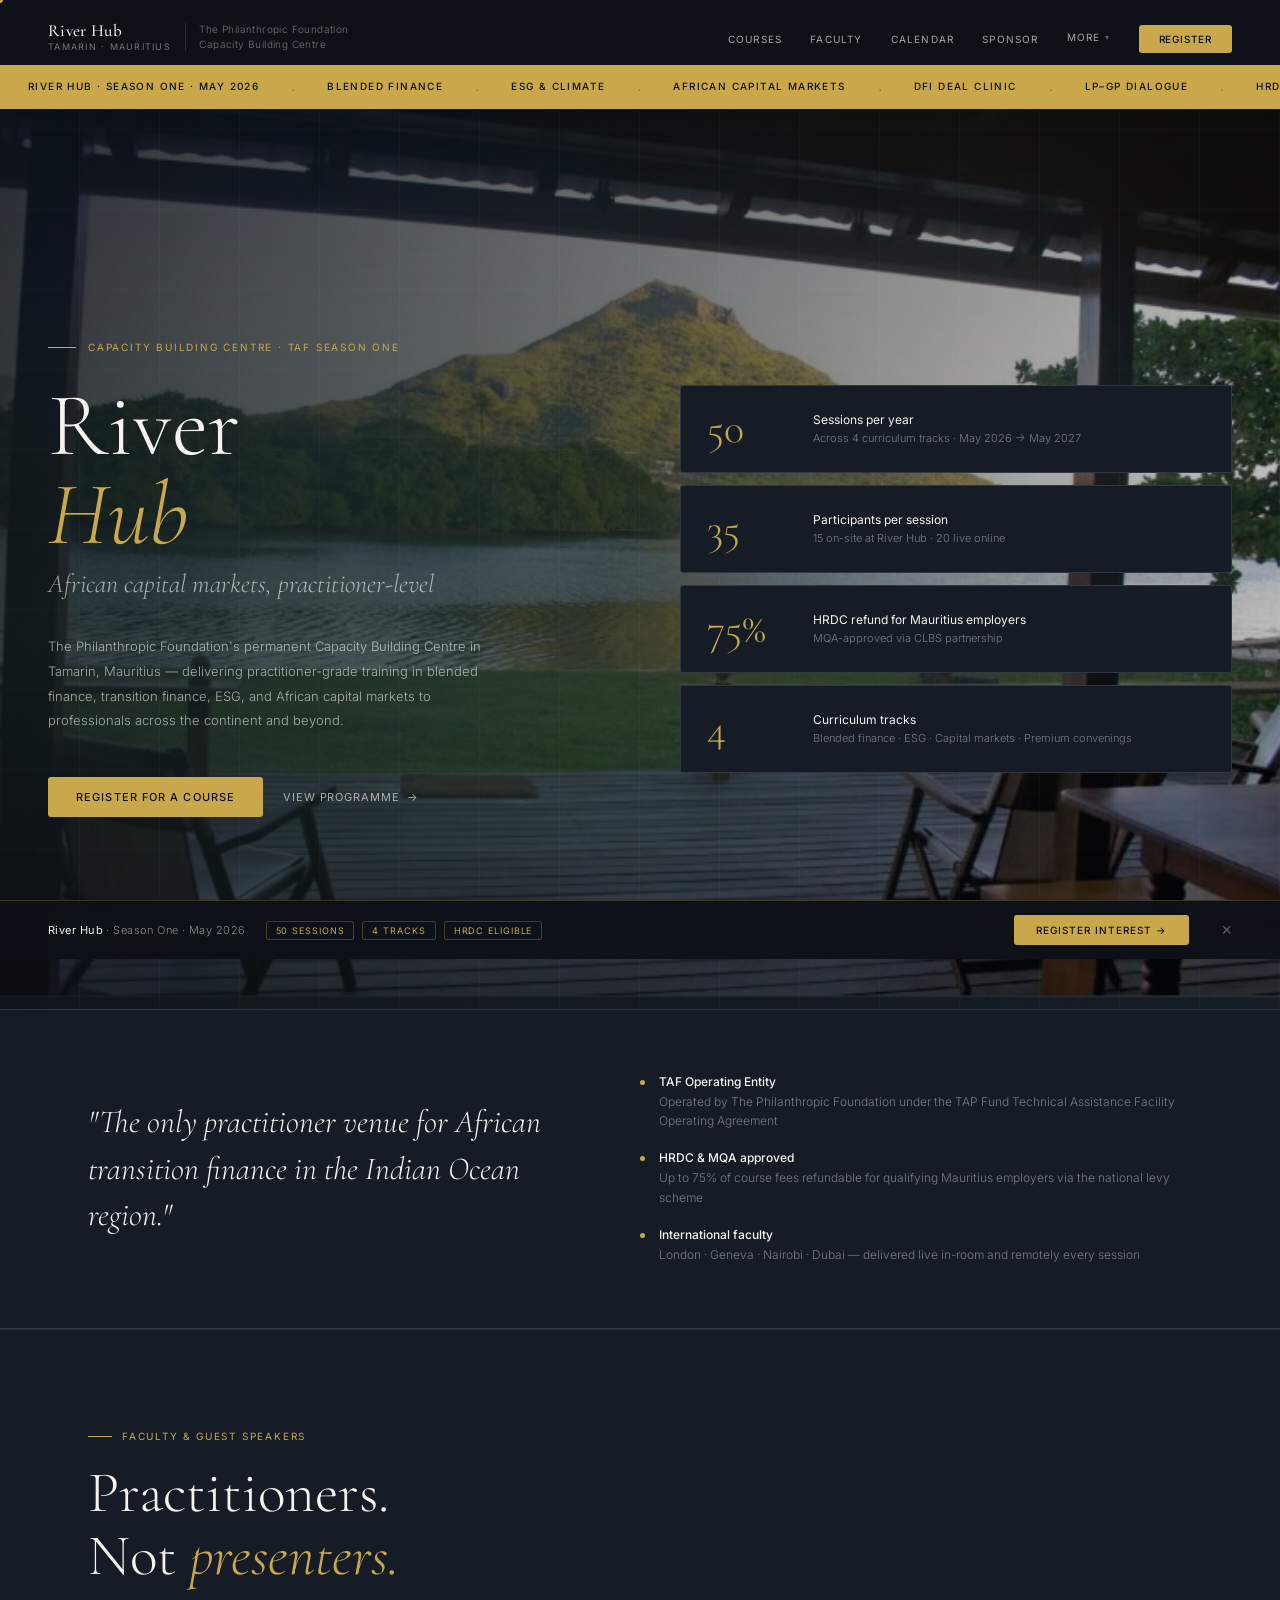
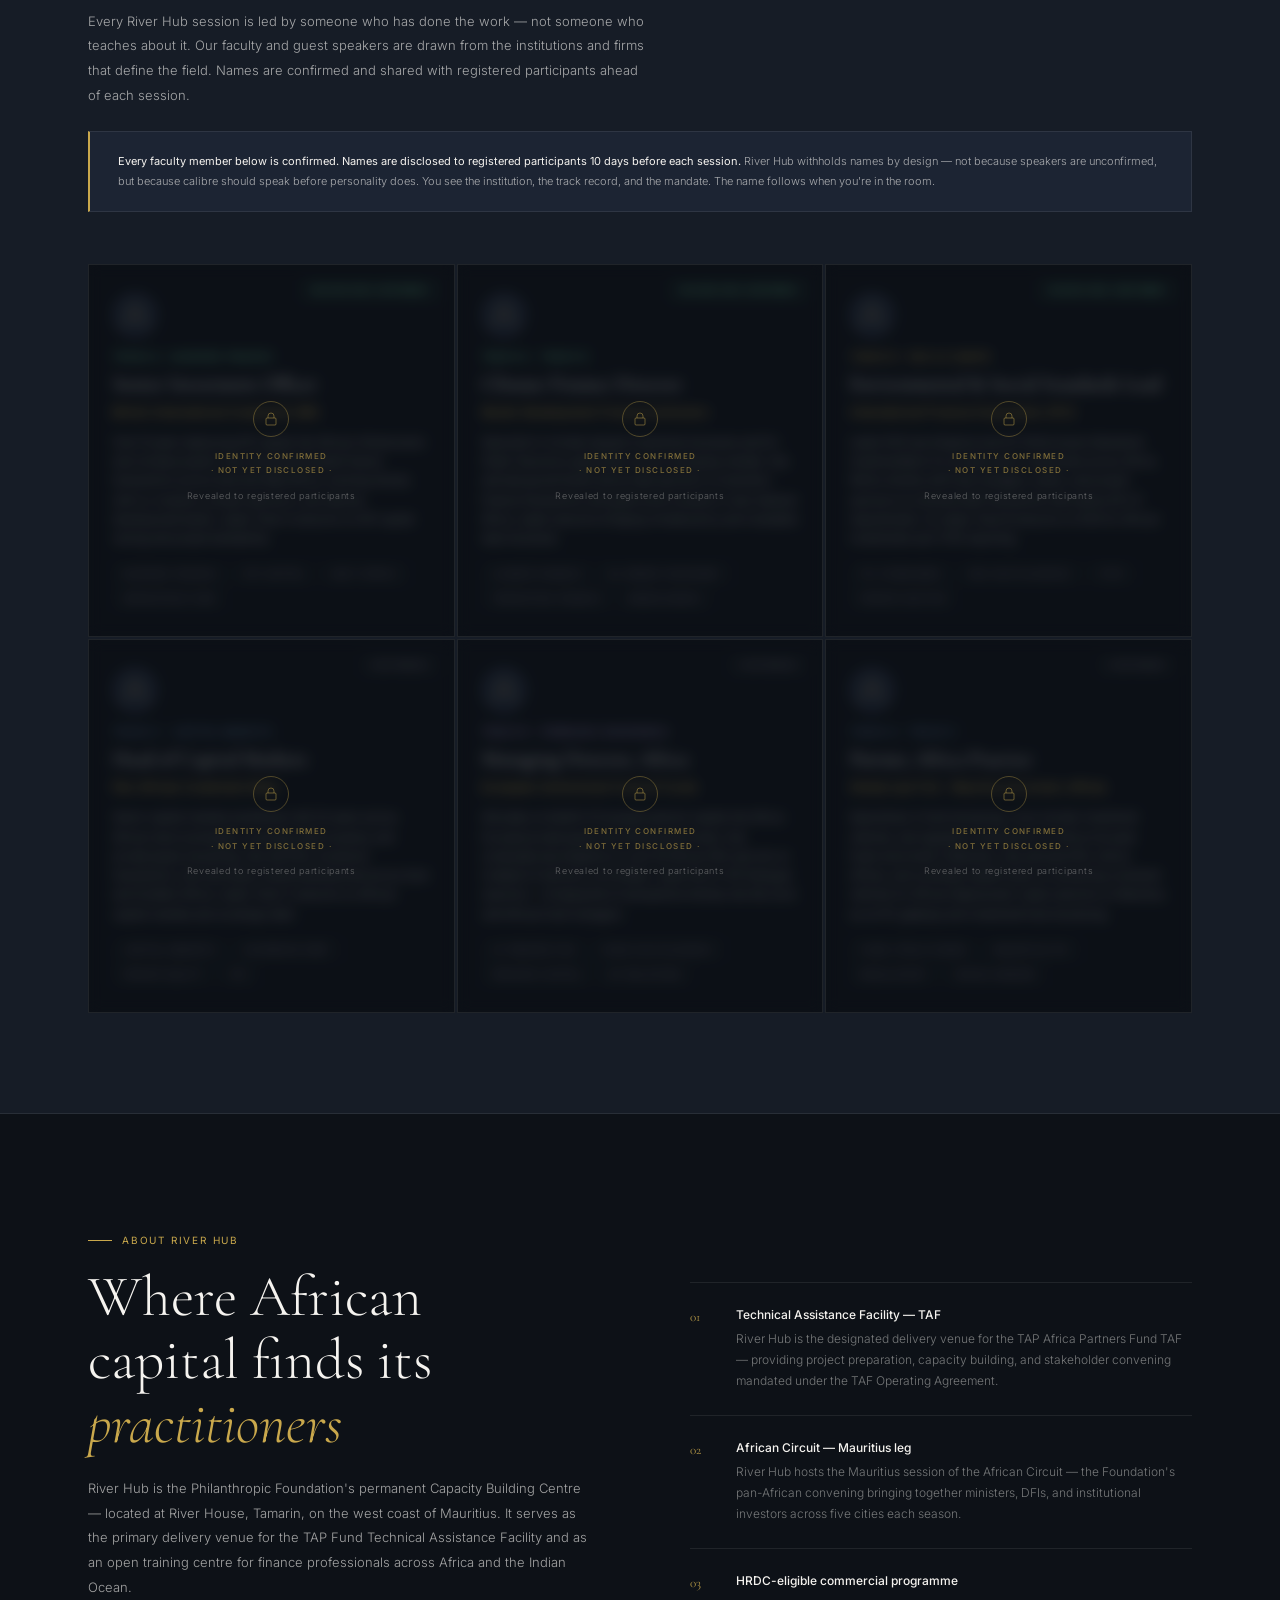
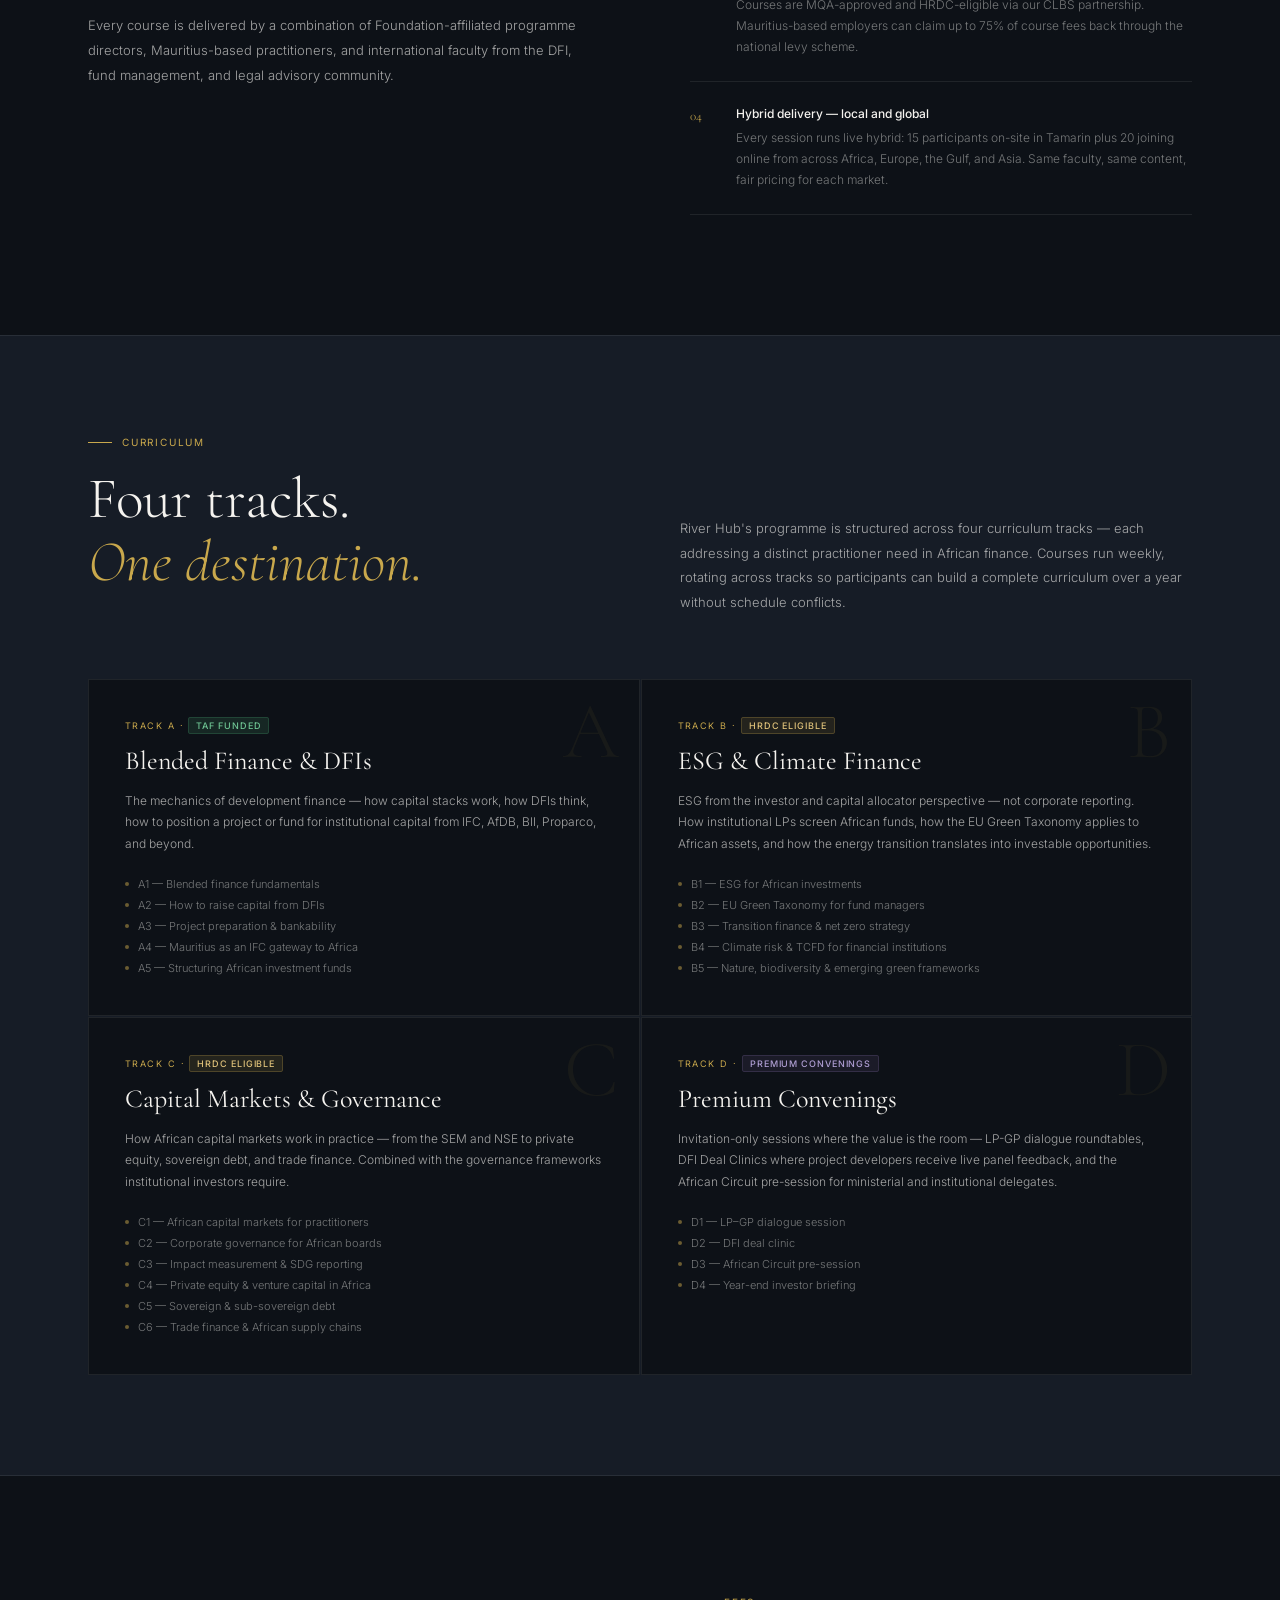
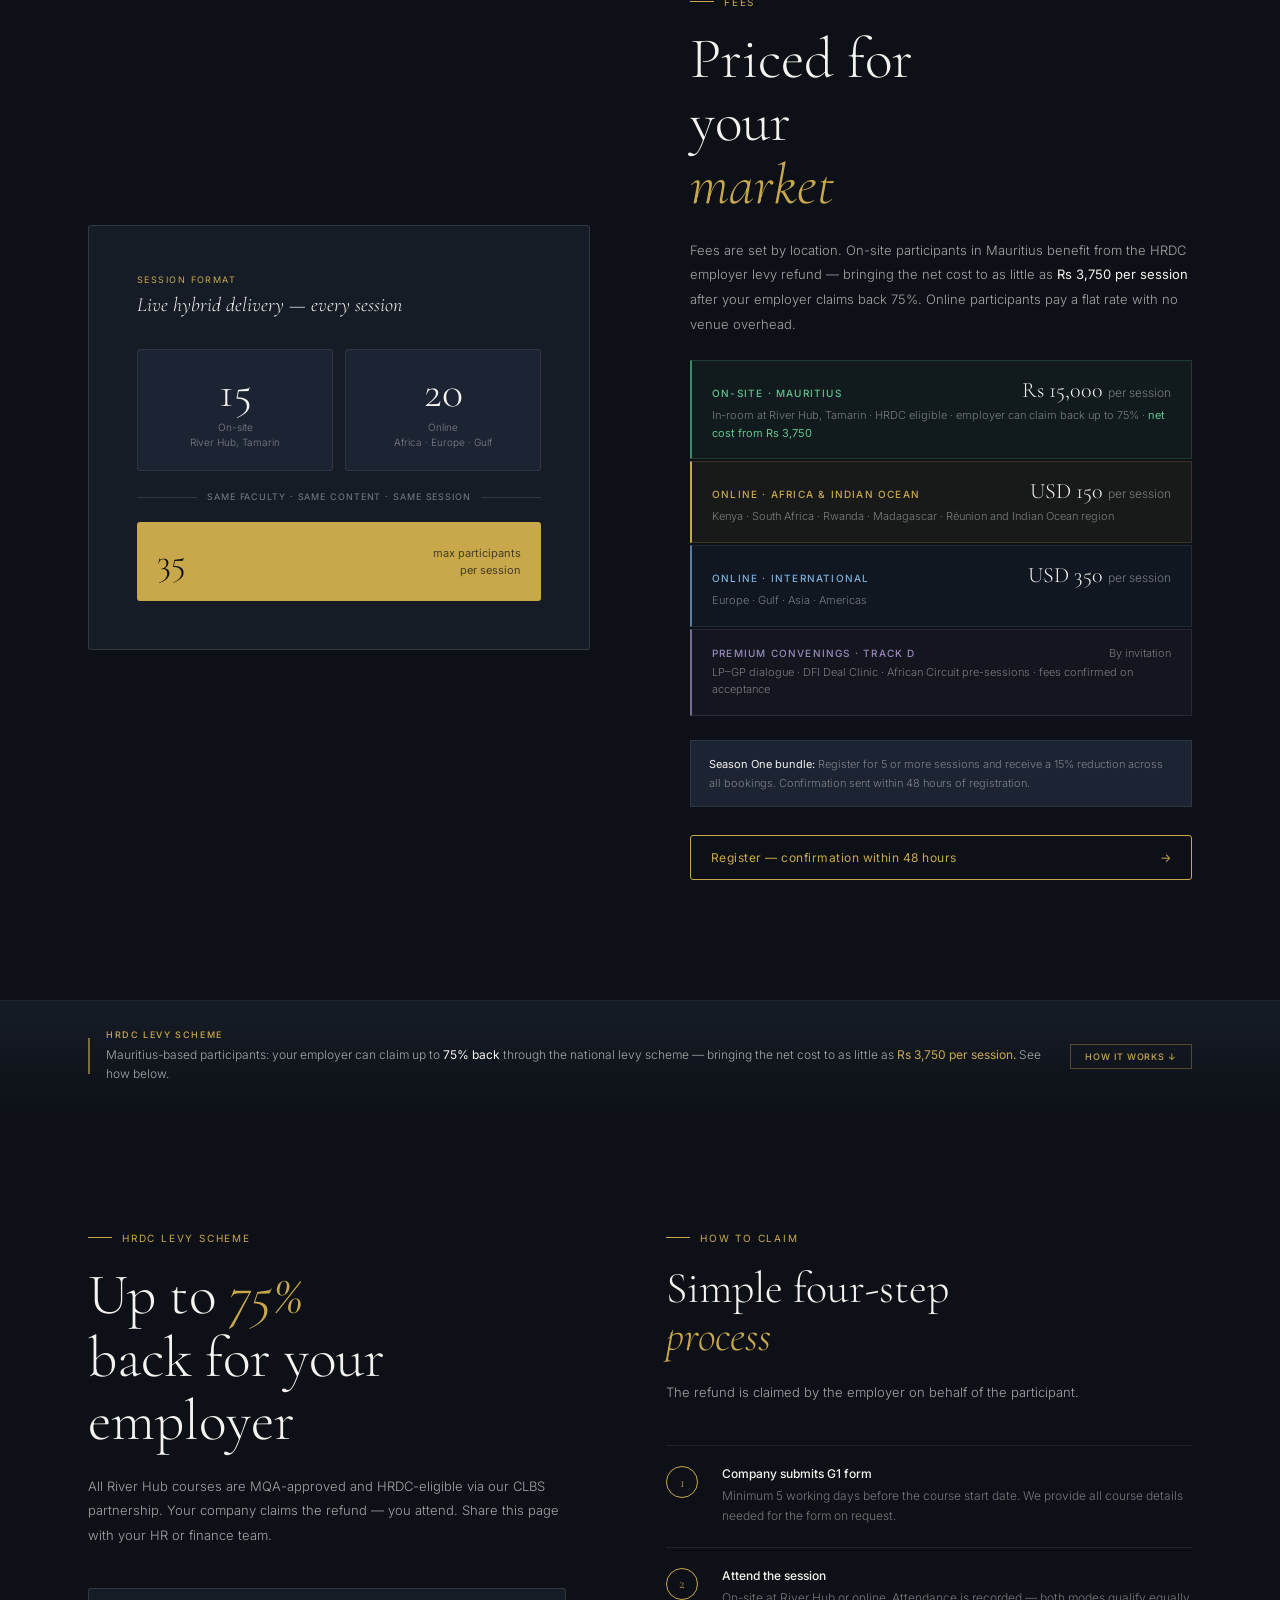
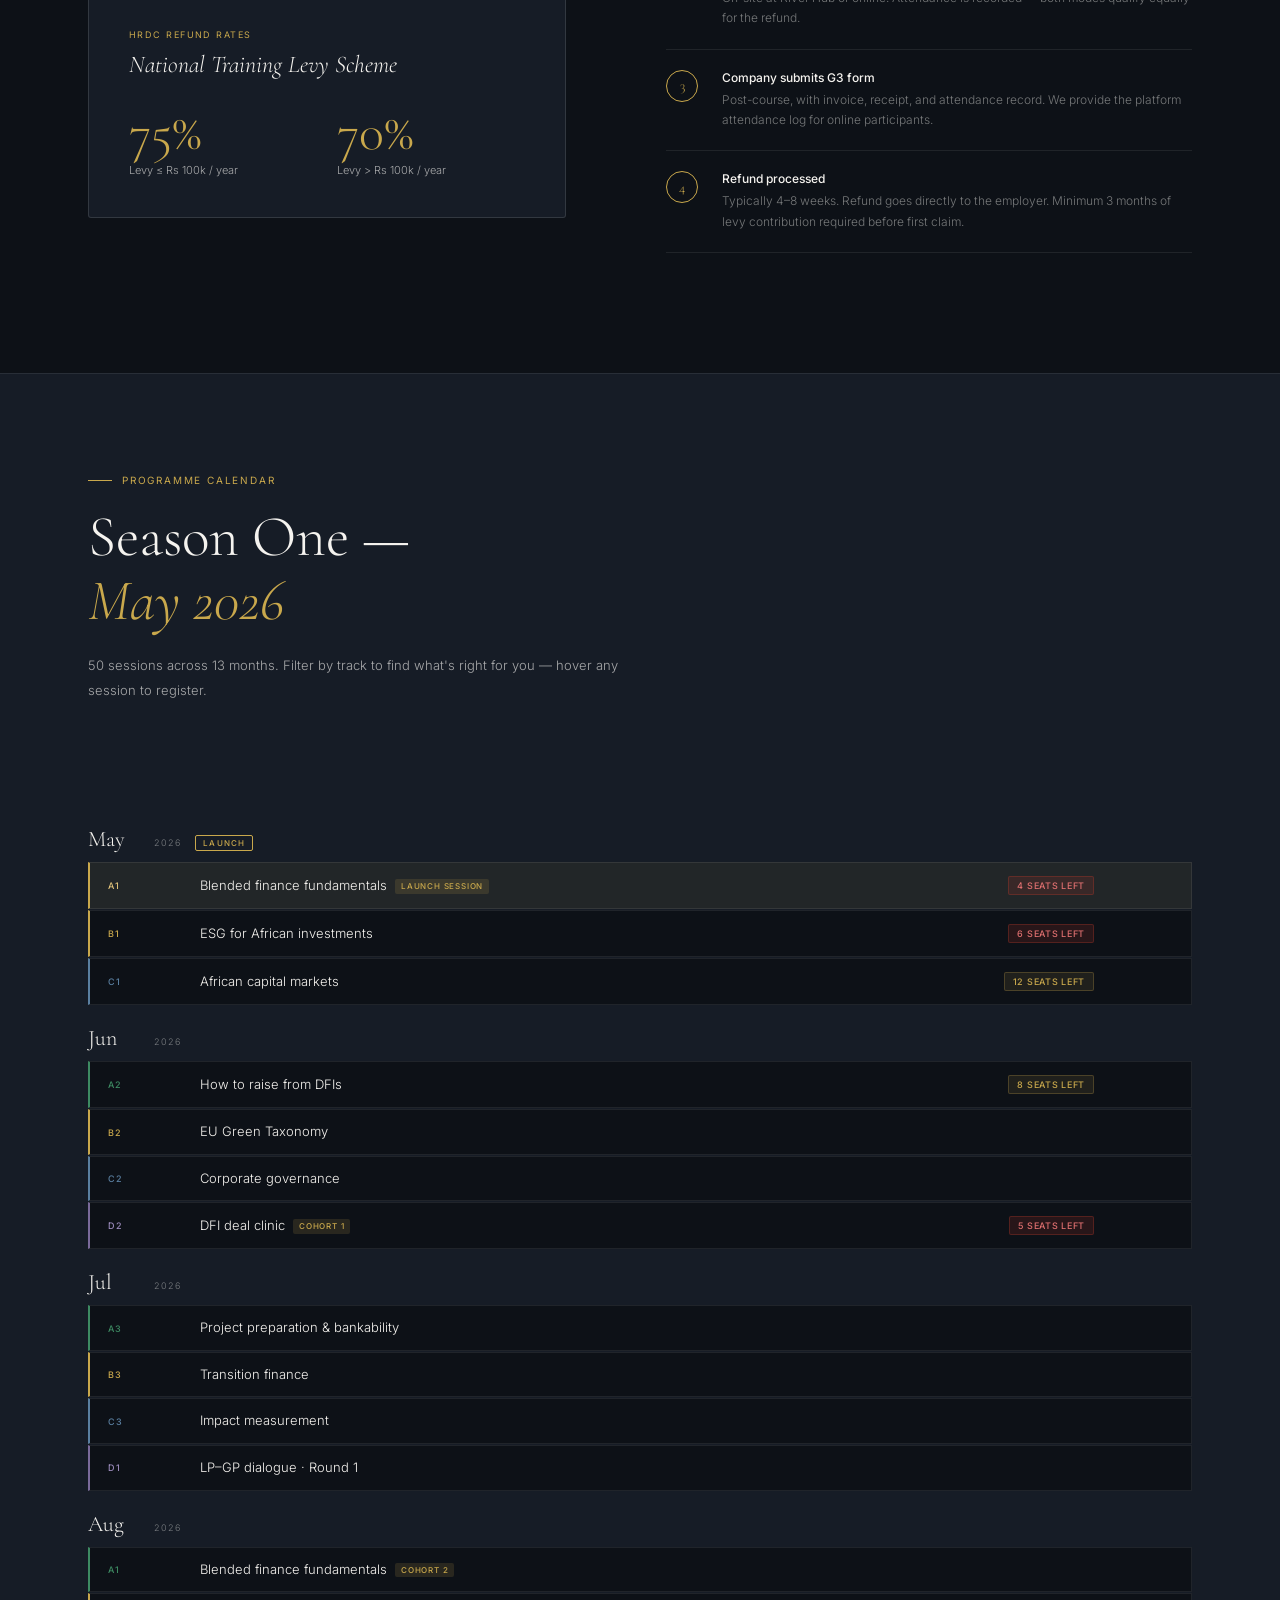
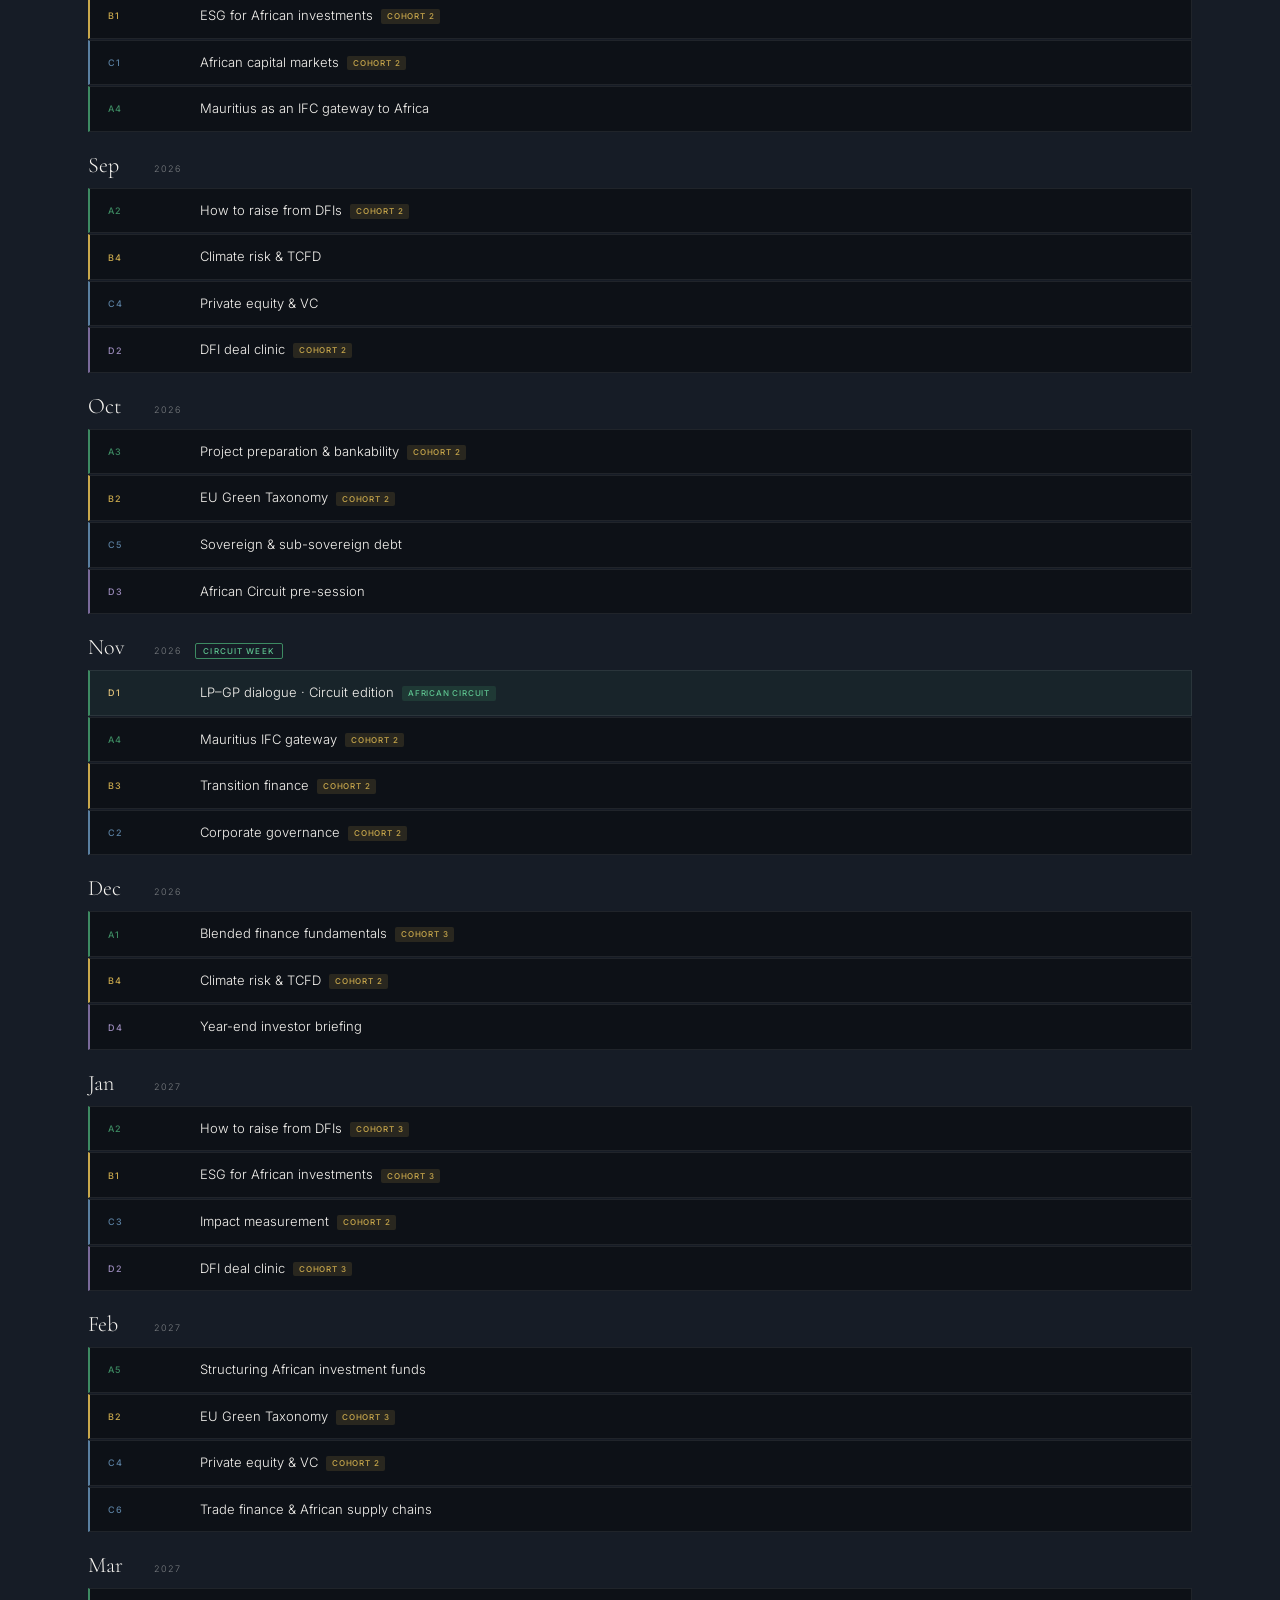
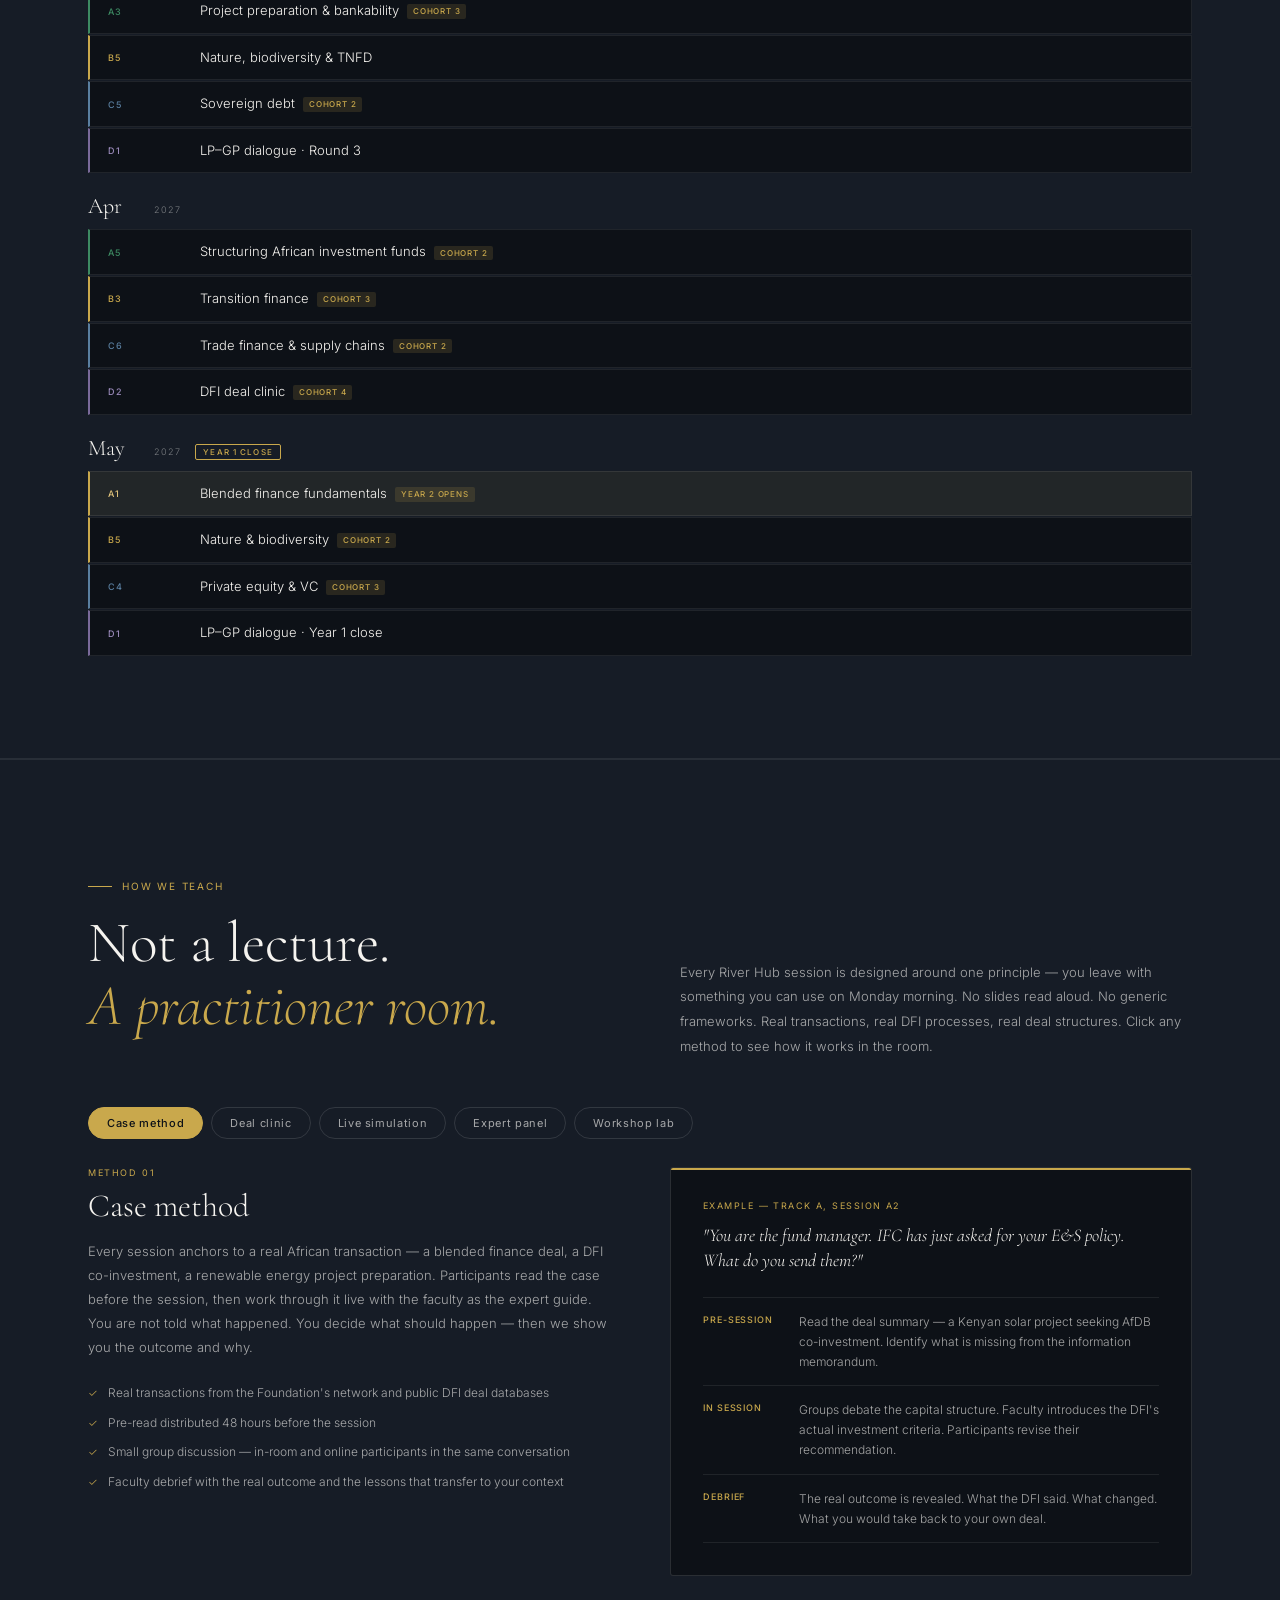
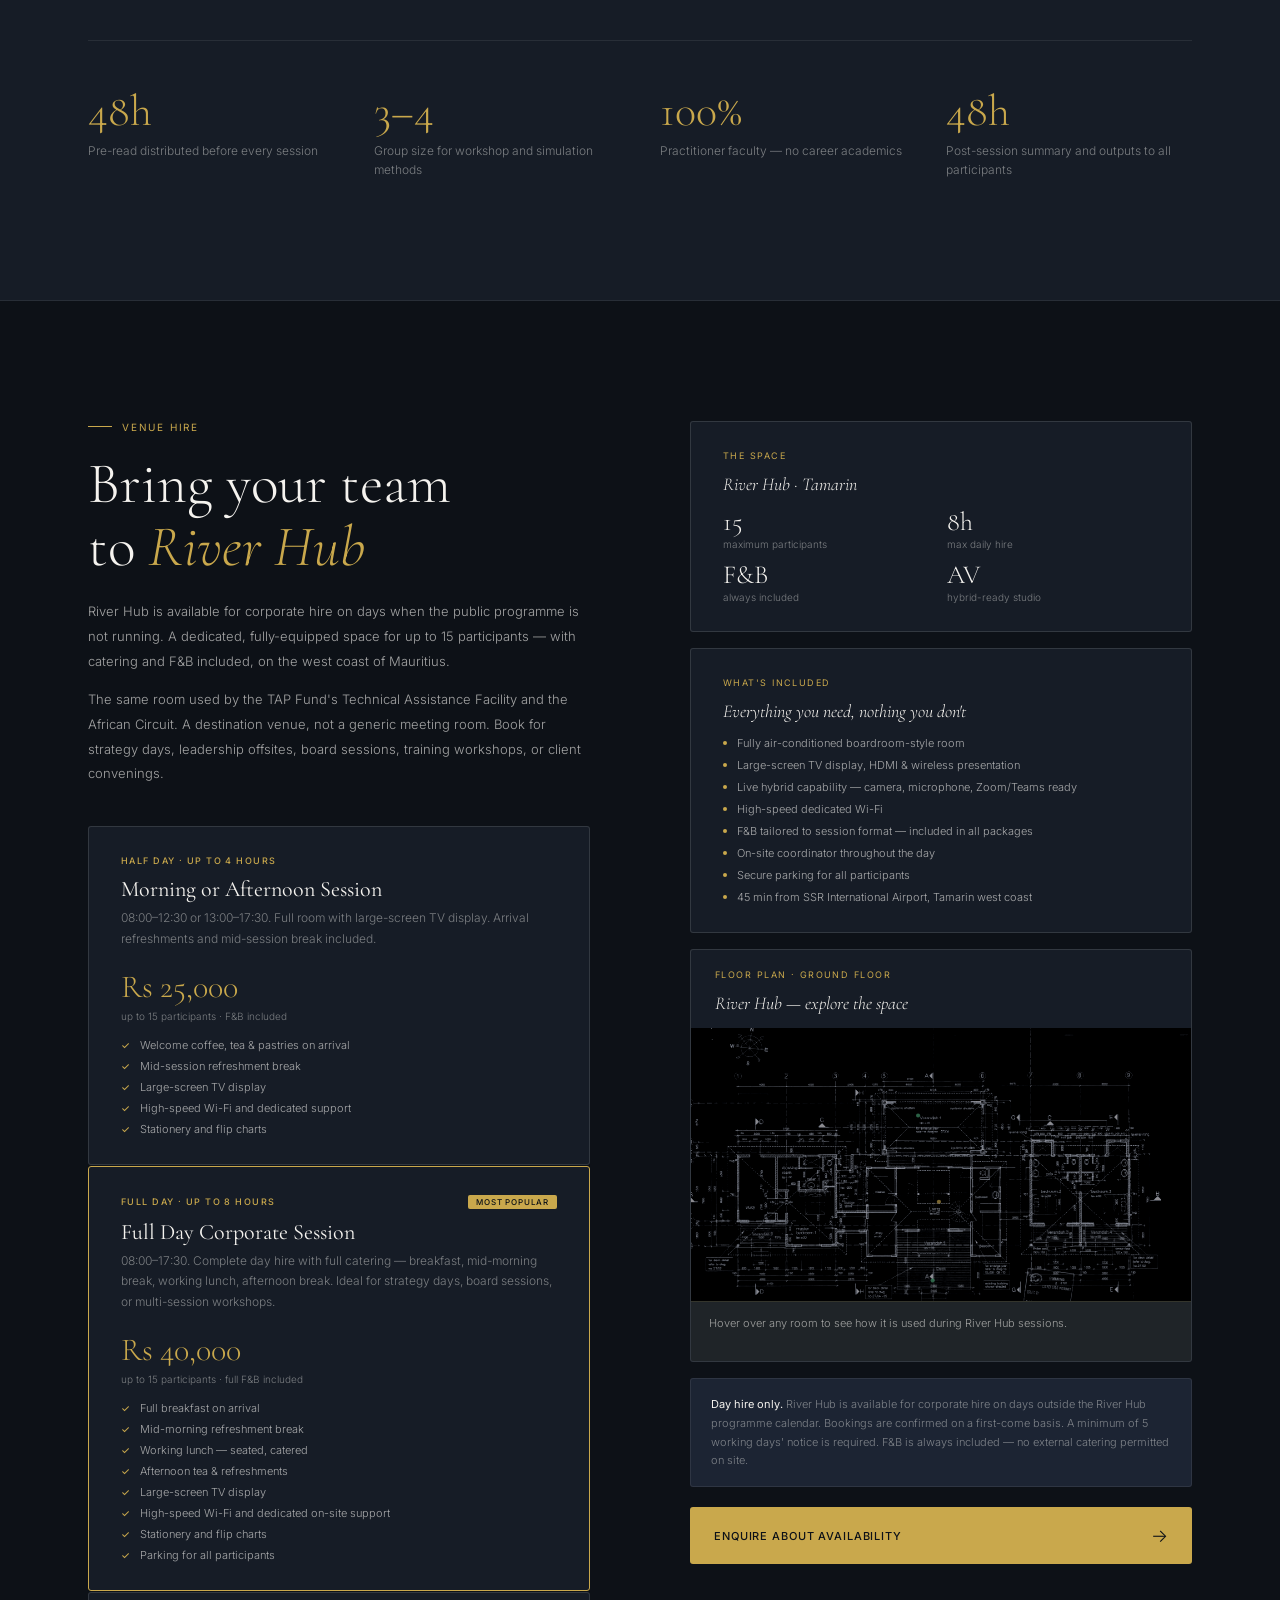
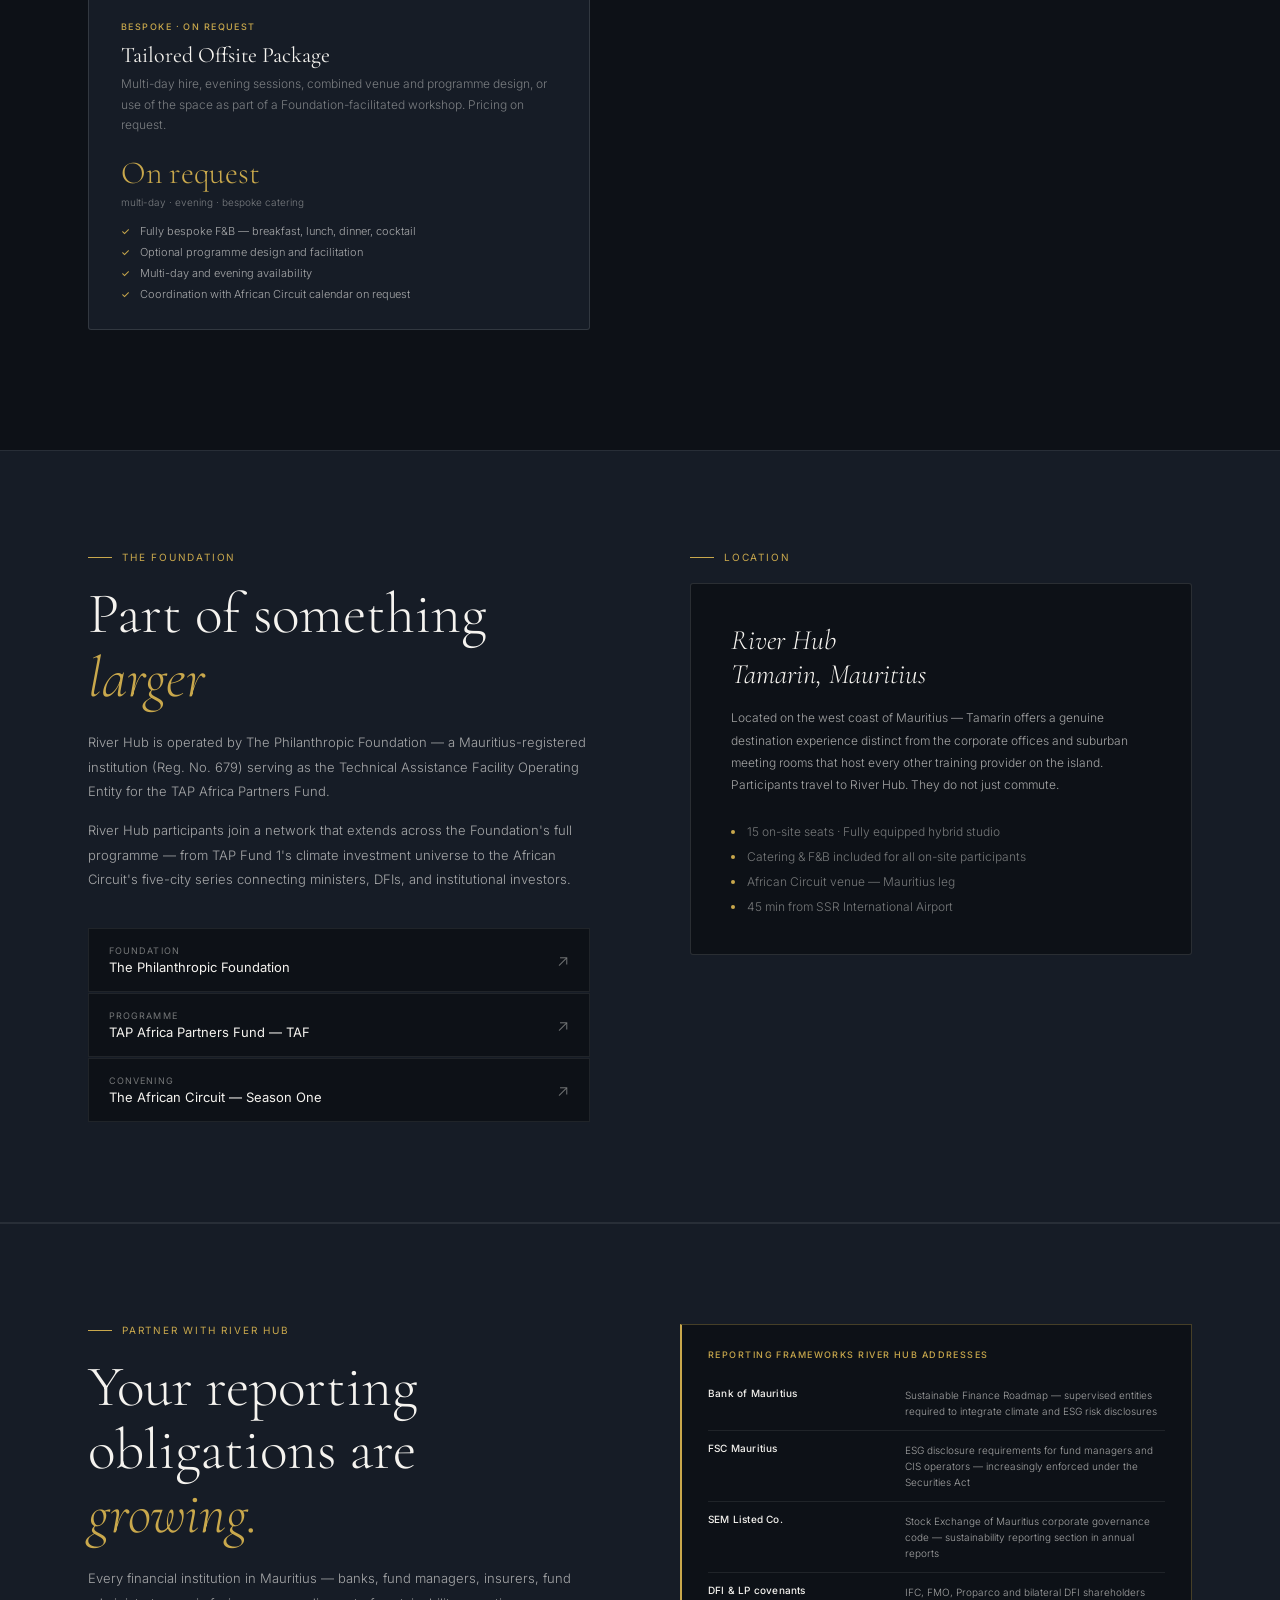
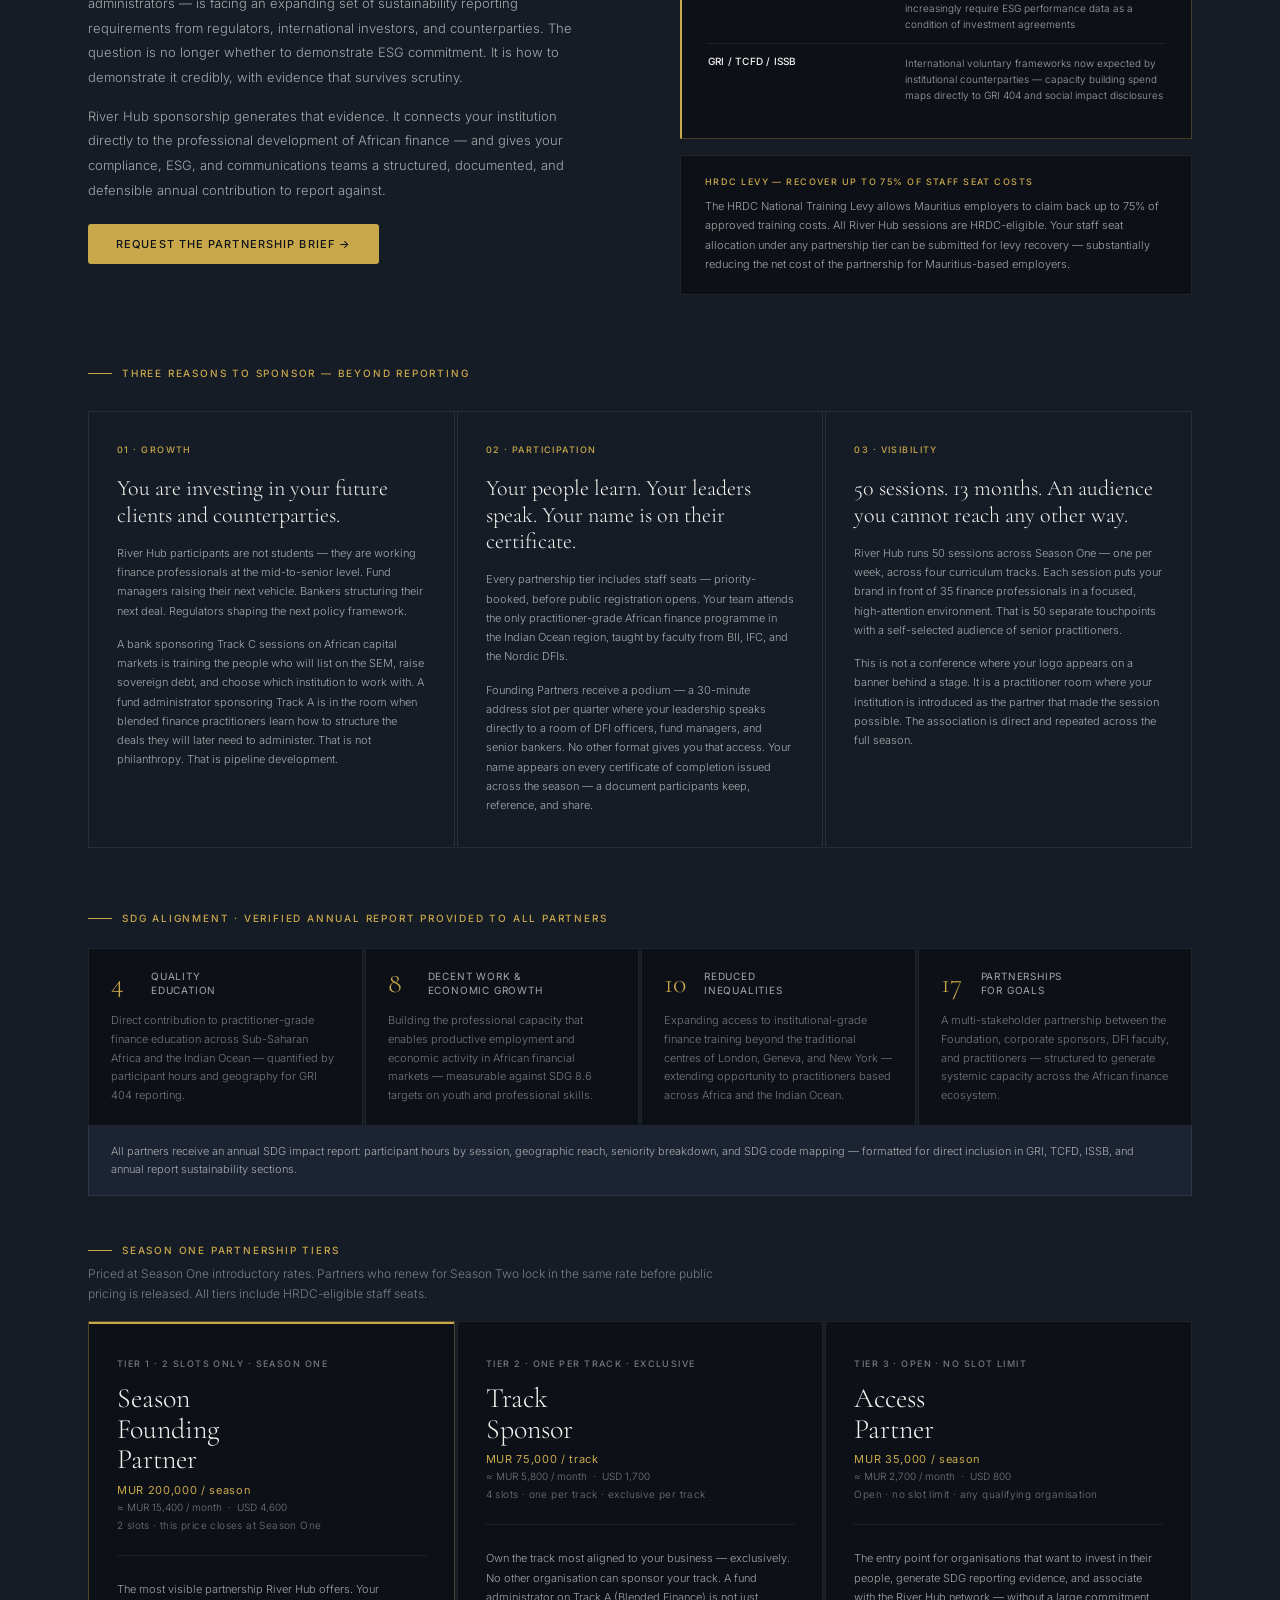
==== index.html @ 19b7d611 "Update index.html" ====
<!DOCTYPE html>
<html lang="en" dir="ltr">
<head>
<meta charset="UTF-8">
<meta name="viewport" content="width=device-width, initial-scale=1.0">

<!-- ── Primary Meta ── -->
<title>River Hub · Capacity Building Centre · Tamarin, Mauritius</title>
<meta name="description" content="River Hub is the Philanthropic Foundation's permanent Capacity Building Centre in Tamarin, Mauritius — delivering practitioner-grade training in blended finance, ESG, and African capital markets. 50 sessions across Season One. HRDC eligible.">
<meta name="keywords" content="blended finance training Mauritius, ESG training Africa, African capital markets, capacity building Mauritius, HRDC training, DFI training, River Hub Tamarin, philanthropic foundation mauritius">
<meta name="author" content="The Philanthropic Foundation">
<meta name="robots" content="index, follow">
<link rel="canonical" href="https://riverhub.mu/">

<!-- ── Open Graph (Facebook, LinkedIn, WhatsApp) ── -->
<meta property="og:type" content="website">
<meta property="og:url" content="https://riverhub.mu/">
<meta property="og:site_name" content="River Hub">
<meta property="og:title" content="River Hub · Capacity Building Centre · Tamarin, Mauritius">
<meta property="og:description" content="Practitioner-grade training in blended finance, ESG & African capital markets. 50 sessions across Season One. On-site at Tamarin, Mauritius — HRDC eligible. Online across Africa, Europe & the Gulf.">
<meta property="og:image" content="https://riverhub.mu/og-image.jpg">
<meta property="og:image:width" content="1200">
<meta property="og:image:height" content="630">
<meta property="og:image:alt" content="River Hub — Capacity Building Centre, Tamarin, Mauritius">
<meta property="og:locale" content="en_GB">

<!-- ── Twitter Card ── -->
<meta name="twitter:card" content="summary_large_image">
<meta name="twitter:title" content="River Hub · Capacity Building Centre · Tamarin, Mauritius">
<meta name="twitter:description" content="Practitioner-grade training in blended finance, ESG & African capital markets. On-site in Mauritius, online across Africa & beyond. HRDC eligible.">
<meta name="twitter:image" content="https://riverhub.mu/og-image.jpg">

<!-- ── Schema.org Structured Data ── -->
<script type="application/ld+json">
{
  "@context": "https://schema.org",
  "@type": "EducationalOrganization",
  "name": "River Hub",
  "alternateName": "River Hub Capacity Building Centre",
  "url": "https://riverhub.mu",
  "description": "River Hub is the Philanthropic Foundation's permanent Capacity Building Centre in Tamarin, Mauritius — delivering practitioner-grade training in blended finance, ESG, and African capital markets.",
  "foundingDate": "2026",
  "parentOrganization": {
    "@type": "Organization",
    "name": "The Philanthropic Foundation",
    "identifier": "Reg. No. 679",
    "url": "https://philanthropicfoundation.net"
  },
  "address": {
    "@type": "PostalAddress",
    "streetAddress": "Tamarin",
    "addressLocality": "Black River",
    "addressCountry": "MU"
  },
  "contactPoint": {
    "@type": "ContactPoint",
    "email": "admin@philanthropicfoundation.net",
    "contactType": "admissions"
  },
  "hasOfferCatalog": {
    "@type": "OfferCatalog",
    "name": "Season One — May 2026",
    "numberOfItems": 50
  },
  "sameAs": []
}
</script>

<!-- ── Favicon ── -->
<link rel="icon" type="image/svg+xml" href="data:image/svg+xml,<svg xmlns='http://www.w3.org/2000/svg' viewBox='0 0 32 32'><rect width='32' height='32' fill='%230d1117'/><text x='50%25' y='55%25' font-family='serif' font-size='18' fill='%23c9a84c' text-anchor='middle' dominant-baseline='middle'>R</text></svg>">
<link rel="apple-touch-icon" href="data:image/svg+xml,<svg xmlns='http://www.w3.org/2000/svg' viewBox='0 0 180 180'><rect width='180' height='180' fill='%230d1117'/><text x='50%25' y='55%25' font-family='serif' font-size='110' fill='%23c9a84c' text-anchor='middle' dominant-baseline='middle'>R</text></svg>">
<meta name="theme-color" content="#0d1117">

<!-- ── Fonts ── -->
<link rel="dns-prefetch" href="//fonts.googleapis.com">
<link rel="preconnect" href="https://fonts.googleapis.com">
<link rel="preconnect" href="https://fonts.gstatic.com" crossorigin>
<link href="https://fonts.googleapis.com/css2?family=Cormorant+Garamond:ital,wght@0,300;0,400;0,500;0,600;1,300;1,400;1,500&family=Inter:wght@300;400;500&display=swap" rel="stylesheet">
<style>
:root{--bg:#0d1117;--bg-card:#161c26;--bg-mid:#1c2433;--border:rgba(255,255,255,0.08);--border-lg:rgba(255,255,255,0.12);--gold:#c9a84c;--gold-lt:#e0c27a;--white:#f5f3ef;--muted:rgba(245,243,239,0.45);--muted-lg:rgba(245,243,239,0.65);--radius:3px}
*,*::before,*::after{box-sizing:border-box;margin:0;padding:0}
html{scroll-behavior:smooth}
body{font-family:'Inter',sans-serif;background:var(--bg);color:var(--white);font-weight:300;overflow-x:hidden;cursor:none}
a,button,[role="button"],.cal-row,.stat-card,.vh-pkg,.track-card,.cal-filter,.nav-cta,.btn-primary,.btn-ghost{cursor:none}
#cursor-ring{width:36px;height:36px;border:2px solid var(--gold);border-radius:50%;position:fixed;top:0;left:0;pointer-events:none;z-index:9999;transform:translate(-50%,-50%);transition:width .25s,height .25s,border-color .25s,background .25s,opacity .25s;opacity:0}
#cursor-dot{width:6px;height:6px;background:var(--gold);border-radius:50%;position:fixed;top:0;left:0;pointer-events:none;z-index:9999;transform:translate(-50%,-50%);transition:width .15s,height .15s,background .15s}
#cursor-ring.hover{width:56px;height:56px;border-color:#3d8a62;background:rgba(61,138,98,.08)}
#cursor-dot.hover{width:4px;height:4px;background:#3d8a62}
nav{position:fixed;top:0;left:0;right:0;z-index:200;display:flex;align-items:center;justify-content:space-between;padding:22px 48px;transition:background .35s,padding .25s,border-bottom .35s}
nav.scrolled{background:rgba(13,17,23,.94);backdrop-filter:blur(16px);padding:14px 48px;border-bottom:.5px solid var(--border-lg)}
.nav-logo{display:flex;align-items:center;gap:14px;text-decoration:none}
.nav-logo-div{width:.5px;height:28px;background:var(--border-lg)}
.nav-logo-l{display:flex;flex-direction:column;gap:2px}
.nav-logo-main{font-family:'Cormorant Garamond',serif;font-size:17px;font-weight:500;color:var(--white);letter-spacing:.02em;line-height:1}
.nav-logo-sub{font-size:9px;font-weight:400;color:var(--muted);letter-spacing:.14em;text-transform:uppercase}
.nav-logo-r{font-size:10px;color:var(--muted);font-weight:300;letter-spacing:.04em;line-height:1.5}
.nav-links{display:flex;align-items:center;gap:28px;list-style:none}
.nav-links a{font-size:10px;font-weight:400;color:var(--muted-lg);text-decoration:none;letter-spacing:.12em;text-transform:uppercase;transition:color .2s}
.nav-links a:hover{color:var(--white)}
.nav-cta{background:var(--gold)!important;color:var(--bg)!important;padding:8px 20px;border-radius:var(--radius);font-weight:500!important;transition:background .2s!important;letter-spacing:.08em!important}
.nav-cta:hover{background:var(--gold-lt)!important}
.nav-more{position:relative}
.nav-more-btn{font-size:10px;font-weight:400;color:var(--muted-lg);text-decoration:none;letter-spacing:.12em;text-transform:uppercase;transition:color .2s;background:none;border:none;font-family:'Inter',sans-serif;cursor:none;display:flex;align-items:center;gap:5px;padding:0}
.nav-more-btn:hover{color:var(--white)}
.nav-more-btn span{font-size:8px;opacity:.6}
.nav-dropdown{position:absolute;top:calc(100% + 16px);right:0;background:rgba(13,17,23,0.97);backdrop-filter:blur(16px);border:.5px solid var(--border-lg);padding:8px 0;min-width:160px;opacity:0;pointer-events:none;transform:translateY(-6px);transition:opacity .2s,transform .2s;z-index:999}
.nav-more.open .nav-dropdown{opacity:1;pointer-events:all;transform:translateY(0)}
.nav-dropdown a{display:block;font-size:10px;font-weight:400;color:var(--muted-lg);text-decoration:none;letter-spacing:.1em;text-transform:uppercase;padding:10px 18px;transition:color .15s,background .15s}
.nav-dropdown a:hover{color:var(--white);background:rgba(255,255,255,0.04)}
.ticker{background:var(--gold);padding:9px 0;overflow:hidden;white-space:nowrap}
.ticker-inner{display:inline-flex;animation:ticker 32s linear infinite}
.ticker-text{font-size:10px;font-weight:500;color:var(--bg);letter-spacing:.14em;text-transform:uppercase;padding:0 28px}
.ticker-dot{color:rgba(13,17,23,.35);padding:0 4px}
@keyframes ticker{0%{transform:translateX(0)}100%{transform:translateX(-50%)}}
.hero{min-height:100vh;display:flex;flex-direction:column;justify-content:center;padding:140px 48px 100px;position:relative;overflow:hidden}
.hero-satellite{position:absolute;inset:0;z-index:0;overflow:hidden;background:url("[data-uri]") center 30% / cover no-repeat}
.hero-overlay{position:absolute;inset:0;z-index:1;background:linear-gradient(105deg,rgba(13,17,23,.88) 0%,rgba(13,17,23,.60) 45%,rgba(13,17,23,.18) 100%)}
.hero-bg{position:absolute;inset:0;background:radial-gradient(ellipse at 30% 60%,rgba(42,74,58,.3) 0%,transparent 55%),radial-gradient(ellipse at 80% 20%,rgba(201,168,76,.08) 0%,transparent 50%);z-index:2}
.hero-grid{position:absolute;inset:0;background-image:repeating-linear-gradient(0deg,transparent,transparent 79px,rgba(255,255,255,.018) 79px,rgba(255,255,255,.018) 80px),repeating-linear-gradient(90deg,transparent,transparent 79px,rgba(255,255,255,.018) 79px,rgba(255,255,255,.018) 80px);z-index:2}
.hero-inner{position:relative;z-index:3;max-width:1200px;margin:0 auto;width:100%;display:grid;grid-template-columns:1fr 1fr;gap:80px;align-items:center}
.hero-eyebrow{display:flex;align-items:center;gap:12px;font-size:10px;font-weight:400;color:var(--gold);letter-spacing:.18em;text-transform:uppercase;margin-bottom:28px}
.hero-eyebrow::before{content:'';display:block;width:28px;height:.5px;background:var(--gold)}
h1.hero-title{font-family:'Cormorant Garamond',serif;font-size:clamp(56px,7vw,96px);font-weight:300;line-height:1.0;color:var(--white);margin-bottom:6px}
h1.hero-title em{font-style:italic;color:var(--gold)}
.hero-subtitle{font-family:'Cormorant Garamond',serif;font-size:clamp(18px,2.2vw,26px);font-style:italic;font-weight:300;color:var(--muted-lg);margin-bottom:32px;line-height:1.4}
.hero-desc{font-size:13px;font-weight:300;color:var(--muted-lg);line-height:1.9;max-width:460px;margin-bottom:44px}
.hero-actions{display:flex;gap:20px;align-items:center}
.btn-primary{background:var(--gold);color:var(--bg);border:none;padding:13px 28px;font-family:'Inter',sans-serif;font-size:11px;font-weight:500;letter-spacing:.1em;text-transform:uppercase;cursor:pointer;text-decoration:none;border-radius:var(--radius);transition:background .2s,transform .15s;display:inline-block}
.btn-primary:hover{background:var(--gold-lt);transform:translateY(-1px)}
.btn-ghost{color:var(--muted-lg);font-size:11px;font-weight:400;letter-spacing:.08em;text-decoration:none;text-transform:uppercase;display:flex;align-items:center;gap:8px;transition:color .2s,gap .2s}
.btn-ghost:hover{color:var(--white);gap:14px}
.btn-ghost::after{content:'→'}
.hero-right{display:flex;flex-direction:column;gap:12px}
.stat-card{background:var(--bg-card);border:.5px solid var(--border-lg);border-radius:var(--radius);padding:22px 26px;display:grid;grid-template-columns:auto 1fr;gap:20px;align-items:center;transition:border-color .2s}
.stat-card:hover{border-color:var(--gold)}
.stat-num{font-family:'Cormorant Garamond',serif;font-size:42px;font-weight:300;color:var(--gold);line-height:1;min-width:86px}
.stat-label{font-size:12px;font-weight:400;color:var(--white);margin-bottom:4px}
.stat-sub{font-size:11px;font-weight:300;color:var(--muted)}
.container{max-width:1200px;margin:0 auto;padding:0 48px}
.section-tag{display:flex;align-items:center;gap:10px;font-size:10px;font-weight:400;color:var(--gold);letter-spacing:.18em;text-transform:uppercase;margin-bottom:20px}
.section-tag::before{content:'';display:block;width:24px;height:.5px;background:var(--gold)}
.section-title{font-family:'Cormorant Garamond',serif;font-size:clamp(36px,4.5vw,58px);font-weight:300;color:var(--white);line-height:1.1;margin-bottom:20px}
.section-title em{font-style:italic;color:var(--gold)}
.section-body{font-size:13px;font-weight:300;color:var(--muted-lg);line-height:1.9;margin-bottom:14px}
.reveal{opacity:0;transform:translateY(22px);transition:opacity .7s ease,transform .7s ease}
.reveal.visible{opacity:1;transform:none}
.intro-band{background:var(--bg-card);border-top:.5px solid var(--border-lg);border-bottom:.5px solid var(--border-lg);padding:64px 0}
.intro-grid{display:grid;grid-template-columns:1fr .5px 1fr;align-items:center}
.intro-quote{font-family:'Cormorant Garamond',serif;font-size:clamp(22px,2.5vw,32px);font-weight:300;font-style:italic;color:var(--white);line-height:1.45;padding-right:64px}
.intro-div{background:var(--border-lg);height:80px;margin:0 64px}
.intro-meta{display:flex;flex-direction:column;gap:20px}
.intro-item{display:flex;gap:14px}
.intro-dot{width:5px;height:5px;border-radius:50%;background:var(--gold);flex-shrink:0;margin-top:6px}
.intro-item-title{font-size:12px;font-weight:500;color:var(--white);margin-bottom:3px}
.intro-item-text{font-size:12px;font-weight:300;color:var(--muted);line-height:1.6}
.about{padding:120px 0}
.about-grid{display:grid;grid-template-columns:1fr 1fr;gap:100px;align-items:start}
.about-sticky{position:sticky;top:100px}
.pillars{margin-top:48px}
.pillar{display:flex;gap:24px;padding:24px 0;border-top:.5px solid var(--border)}
.pillar:last-child{border-bottom:.5px solid var(--border)}
.pillar-num{font-family:'Cormorant Garamond',serif;font-size:13px;color:var(--gold);flex-shrink:0;width:22px;padding-top:2px}
.pillar-name{font-size:12px;font-weight:500;color:var(--white);margin-bottom:6px}
.pillar-text{font-size:12px;font-weight:300;color:var(--muted);line-height:1.75}
.tracks{padding:100px 0;background:var(--bg-card);border-top:.5px solid var(--border);border-bottom:.5px solid var(--border)}
.tracks-header{display:grid;grid-template-columns:1fr 1fr;gap:80px;margin-bottom:64px;align-items:end}
.tracks-intro{font-size:13px;font-weight:300;color:var(--muted-lg);line-height:1.9}
.tracks-grid{display:grid;grid-template-columns:repeat(2,1fr);gap:1px}
.track-card{background:var(--bg);padding:40px 36px;position:relative;overflow:hidden;transition:background .25s;border:.5px solid var(--border)}
.track-card:hover{background:var(--bg-mid)}
.track-card::after{content:'';position:absolute;top:0;left:0;width:2px;height:0;background:var(--gold);transition:height .4s ease}
.track-card:hover::after{height:100%}
.track-letter{font-family:'Cormorant Garamond',serif;font-size:80px;font-weight:300;color:rgba(201,168,76,.06);position:absolute;top:12px;right:20px;line-height:1;transition:color .25s}
.track-card:hover .track-letter{color:rgba(201,168,76,.1)}
.track-tag{font-size:9px;font-weight:400;color:var(--gold);letter-spacing:.16em;text-transform:uppercase;margin-bottom:14px}
.track-title{font-family:'Cormorant Garamond',serif;font-size:26px;font-weight:400;color:var(--white);margin-bottom:14px;line-height:1.2}
.track-desc{font-size:12px;font-weight:300;color:var(--muted-lg);line-height:1.8;margin-bottom:22px}
.track-courses{display:flex;flex-direction:column;gap:7px}
.track-course{font-size:11px;color:var(--muted);font-weight:300;display:flex;align-items:center;gap:9px}
.track-course::before{content:'';display:block;width:4px;height:4px;border-radius:50%;background:var(--gold);opacity:.5;flex-shrink:0}
.delivery{padding:120px 0}
.delivery-grid{display:grid;grid-template-columns:1fr 1fr;gap:100px;align-items:center}
.dd-wrap{background:var(--bg-card);border:.5px solid var(--border-lg);border-radius:var(--radius);padding:48px}
.dd-label{font-size:9px;font-weight:400;color:var(--gold);letter-spacing:.16em;text-transform:uppercase;margin-bottom:8px}
.dd-title{font-family:'Cormorant Garamond',serif;font-size:20px;font-weight:300;color:var(--white);margin-bottom:32px;font-style:italic}
.dd-split{display:grid;grid-template-columns:1fr 1fr;gap:12px;margin-bottom:20px}
.dd-box{background:var(--bg-mid);border:.5px solid var(--border);border-radius:var(--radius);padding:20px;text-align:center}
.dd-num{font-family:'Cormorant Garamond',serif;font-size:44px;font-weight:300;color:var(--white);line-height:1;margin-bottom:6px}
.dd-sub{font-size:10px;font-weight:300;color:var(--muted);line-height:1.5}
.dd-conn{display:flex;align-items:center;gap:10px;margin-bottom:20px}
.dd-line{flex:1;height:.5px;background:var(--border-lg)}
.dd-conn-text{font-size:9px;font-weight:400;color:var(--muted);letter-spacing:.1em;text-transform:uppercase;white-space:nowrap}
.dd-total{background:var(--gold);border-radius:var(--radius);padding:18px 20px;display:flex;align-items:center;justify-content:space-between}
.dd-total-num{font-family:'Cormorant Garamond',serif;font-size:36px;font-weight:300;color:var(--bg)}
.dd-total-text{font-size:11px;font-weight:400;color:rgba(13,17,23,.7);text-align:right;line-height:1.5}
.pricing-tiers{margin-top:40px}
.pt{display:grid;grid-template-columns:1fr auto;align-items:center;padding:18px 0;border-top:.5px solid var(--border);gap:20px}
.pt:last-child{border-bottom:.5px solid var(--border)}
.pt-label{font-size:9px;font-weight:400;color:var(--muted);letter-spacing:.1em;text-transform:uppercase;margin-bottom:3px}
.pt-name{font-size:13px;font-weight:400;color:var(--white)}
.pt-amount{font-family:'Cormorant Garamond',serif;font-size:22px;font-weight:400;color:var(--gold);text-align:right}
.pt-note{font-size:10px;font-weight:300;color:var(--muted);text-align:right;margin-top:2px}
.cal-strip{padding:100px 0;background:var(--bg-card);border-top:.5px solid var(--border);border-bottom:.5px solid var(--border)}
.cal-filters{display:flex;gap:8px;flex-wrap:wrap;margin-top:44px;margin-bottom:32px}
.cal-filter{background:transparent;border:.5px solid var(--border-lg);color:var(--muted-lg);font-family:'Inter',sans-serif;font-size:10px;font-weight:400;letter-spacing:.1em;text-transform:uppercase;padding:8px 18px;cursor:pointer;border-radius:var(--radius);transition:all .2s}
.cal-filter:hover{border-color:var(--gold);color:var(--white)}
.cal-filter.active{border-color:var(--gold);color:var(--bg);background:var(--gold);font-weight:500}
.cal-filter.active.f-ta{background:#3d8a62;border-color:#3d8a62;color:#fff}
.cal-filter.active.f-tb{background:var(--gold);border-color:var(--gold);color:var(--bg)}
.cal-filter.active.f-tc{background:#5a7fa0;border-color:#5a7fa0;color:#fff}
.cal-filter.active.f-td{background:#7a6a9a;border-color:#7a6a9a;color:#fff}
.cal-filter.active.f-all{background:var(--gold);border-color:var(--gold);color:var(--bg)}
.cal-month-group{margin-bottom:2px}
.cal-month-label{display:flex;align-items:baseline;gap:10px;padding:18px 0 10px;border-top:.5px solid var(--border)}
.cal-month-label:first-child{border-top:none}
.cal-month-name{font-family:'Cormorant Garamond',serif;font-size:22px;font-weight:300;color:var(--white);min-width:56px}
.cal-month-yr{font-size:9px;font-weight:300;color:var(--muted);letter-spacing:.12em;text-transform:uppercase}
.cal-month-badge{font-size:8px;font-weight:500;color:var(--gold);letter-spacing:.14em;text-transform:uppercase;border:.5px solid var(--gold);padding:2px 7px;border-radius:2px;margin-left:4px}
.cal-rows{display:flex;flex-direction:column;gap:1px}

.cal-seats{font-size:9px;font-weight:500;letter-spacing:.08em;text-transform:uppercase;padding:3px 8px;border-radius:2px;white-space:nowrap;flex-shrink:0}
.cal-seats-low{background:rgba(192,57,43,.15);color:#e07070;border:.5px solid rgba(192,57,43,.3)}
.cal-seats-med{background:rgba(201,168,76,.1);color:var(--gold);border:.5px solid rgba(201,168,76,.25)}
.cal-row{display:grid;grid-template-columns:72px 1fr auto;align-items:center;gap:20px;padding:13px 18px;background:var(--bg);border:.5px solid var(--border);border-left:2px solid transparent;transition:background .2s,border-color .2s;cursor:default}
.cal-row:hover{background:var(--bg-mid);border-color:var(--border-lg)}
.cal-row.ta{border-left-color:#3d8a62}.cal-row.tb{border-left-color:var(--gold)}.cal-row.tc{border-left-color:#5a7fa0}.cal-row.td{border-left-color:#7a6a9a}
.cal-row.launch{background:rgba(201,168,76,.07);border-left-color:var(--gold)}
.cal-row.circuit{background:rgba(61,138,98,.07);border-left-color:#3d8a62}
.cal-row.hidden{display:none}
.cal-code{font-size:9px;font-weight:500;letter-spacing:.1em;text-transform:uppercase;color:var(--muted);white-space:nowrap}
.cal-row.ta .cal-code{color:#3d8a62}.cal-row.tb .cal-code{color:var(--gold)}.cal-row.tc .cal-code{color:#5a7fa0}.cal-row.td .cal-code{color:#9a8aba}.cal-row.launch .cal-code,.cal-row.circuit .cal-code{color:var(--gold-lt)}
.cal-name{font-size:13px;font-weight:300;color:var(--white);line-height:1.35}
.cal-name-badge{display:inline-block;font-size:8px;font-weight:500;letter-spacing:.1em;text-transform:uppercase;background:rgba(201,168,76,.15);color:var(--gold);padding:2px 6px;border-radius:2px;margin-left:8px;vertical-align:middle}
.cal-name-badge.green{background:rgba(61,138,98,.2);color:#5ec490}
.cal-cta{font-size:10px;font-weight:400;color:var(--muted);letter-spacing:.08em;text-decoration:none;text-transform:uppercase;white-space:nowrap;transition:color .2s;opacity:0;transition:opacity .2s}
.cal-row:hover .cal-cta{opacity:1;color:var(--gold)}
.cal-empty{display:none;text-align:center;padding:60px 0;font-size:13px;color:var(--muted);font-style:italic}
.cal-empty.visible{display:block}
.hrdc{padding:120px 0}
.hrdc-grid{display:grid;grid-template-columns:1fr 1.1fr;gap:100px;align-items:start}
.hrdc-panel{background:var(--bg-card);border:.5px solid var(--border-lg);border-radius:var(--radius);padding:40px;margin-top:40px}
.hrdc-panel-label{font-size:9px;font-weight:400;color:var(--gold);letter-spacing:.16em;text-transform:uppercase;margin-bottom:10px}
.hrdc-panel-title{font-family:'Cormorant Garamond',serif;font-size:24px;font-weight:300;color:var(--white);margin-bottom:28px;font-style:italic}
.hrdc-rates{display:grid;grid-template-columns:1fr 1fr;gap:20px}
.hrdc-rate-num{font-family:'Cormorant Garamond',serif;font-size:52px;font-weight:300;color:var(--gold);line-height:1;margin-bottom:4px}
.hrdc-rate-text{font-size:11px;font-weight:300;color:var(--muted-lg)}
.hrdc-steps{margin-top:40px}
.hrdc-step{display:grid;grid-template-columns:40px 1fr;gap:16px;padding:20px 0;border-top:.5px solid var(--border)}
.hrdc-step:last-child{border-bottom:.5px solid var(--border)}
.hrdc-step-num{width:32px;height:32px;border:.5px solid var(--gold);border-radius:50%;display:flex;align-items:center;justify-content:center;font-family:'Cormorant Garamond',serif;font-size:14px;color:var(--gold);flex-shrink:0}
.hrdc-step-title{font-size:12px;font-weight:500;color:var(--white);margin-bottom:5px}
.hrdc-step-text{font-size:12px;font-weight:300;color:var(--muted);line-height:1.7}
.foundation{padding:100px 0;background:var(--bg-card);border-top:.5px solid var(--border);border-bottom:.5px solid var(--border)}
.foundation-grid{display:grid;grid-template-columns:1fr 1fr;gap:100px;align-items:start}
.f-links{margin-top:36px;display:flex;flex-direction:column;gap:1px}
.f-link{display:flex;align-items:center;justify-content:space-between;padding:16px 20px;background:var(--bg);border:.5px solid var(--border);text-decoration:none;transition:background .2s,border-color .2s}
.f-link:hover{background:var(--bg-mid);border-color:var(--gold)}
.fl-l{display:flex;flex-direction:column;gap:3px}
.fl-tag{font-size:9px;font-weight:400;color:var(--muted);letter-spacing:.12em;text-transform:uppercase}
.fl-title{font-size:13px;font-weight:400;color:var(--white)}
.fl-arrow{font-size:16px;color:var(--muted);transition:color .2s}
.f-link:hover .fl-arrow{color:var(--gold)}
.venue-card{background:var(--bg);border:.5px solid var(--border-lg);border-radius:var(--radius);padding:40px}
.venue-title{font-family:'Cormorant Garamond',serif;font-size:28px;font-weight:300;color:var(--white);margin-bottom:16px;line-height:1.2;font-style:italic}
.venue-desc{font-size:12px;font-weight:300;color:var(--muted-lg);line-height:1.85;margin-bottom:28px}
.venue-items{display:flex;flex-direction:column;gap:10px}
.venue-item{display:flex;align-items:center;gap:12px;font-size:12px;font-weight:300;color:var(--muted)}
.venue-item::before{content:'';display:block;width:4px;height:4px;border-radius:50%;background:var(--gold);flex-shrink:0}
.register{padding:120px 0;position:relative;overflow:hidden}
.register-bg{position:absolute;inset:0;background:radial-gradient(ellipse at 80% 50%,rgba(42,74,58,.18) 0%,transparent 50%),radial-gradient(ellipse at 20% 50%,rgba(201,168,76,.05) 0%,transparent 50%)}
.register-grid{display:grid;grid-template-columns:1fr 1fr;gap:80px;align-items:center;position:relative;z-index:1}
.register-title{font-family:'Cormorant Garamond',serif;font-size:clamp(38px,4.5vw,58px);font-weight:300;color:var(--white);line-height:1.1;margin-bottom:20px}
.register-title em{font-style:italic;color:var(--gold)}
.register-sub{font-size:13px;font-weight:300;color:var(--muted-lg);line-height:1.9}
.register-form{background:var(--bg-card);border:.5px solid var(--border-lg);border-radius:var(--radius);padding:40px}
.form-title{font-family:'Cormorant Garamond',serif;font-size:22px;font-weight:300;color:var(--white);margin-bottom:28px;font-style:italic}
.form-row{margin-bottom:14px}
.form-label{font-size:9px;font-weight:400;color:var(--muted);letter-spacing:.14em;text-transform:uppercase;display:block;margin-bottom:6px}
.form-input,.form-select{width:100%;background:var(--bg);border:.5px solid var(--border-lg);border-radius:var(--radius);padding:11px 14px;font-family:'Inter',sans-serif;font-size:12px;font-weight:300;color:var(--white);outline:none;transition:border-color .2s;-webkit-appearance:none}
.form-input::placeholder{color:var(--muted)}
.form-input:focus,.form-select:focus{border-color:var(--gold)}
.form-select option{background:var(--bg-card)}
.form-row-2{display:grid;grid-template-columns:1fr 1fr;gap:12px}
.form-submit{width:100%;background:var(--gold);color:var(--bg);border:none;padding:13px 28px;font-family:'Inter',sans-serif;font-size:11px;font-weight:500;letter-spacing:.1em;text-transform:uppercase;cursor:pointer;border-radius:var(--radius);margin-top:10px;transition:background .2s,transform .15s}
.form-submit:hover{background:var(--gold-lt);transform:translateY(-1px)}
.form-note{font-size:10px;color:var(--muted);text-align:center;margin-top:12px}
footer{background:var(--bg-card);border-top:.5px solid var(--border-lg);padding:60px 0 36px}
.footer-inner{display:grid;grid-template-columns:2fr 1fr 1fr;gap:60px;margin-bottom:48px}
.footer-name{font-family:'Cormorant Garamond',serif;font-size:22px;font-weight:300;color:var(--white);margin-bottom:4px}
.footer-sub{font-size:9px;font-weight:400;color:var(--muted);letter-spacing:.14em;text-transform:uppercase;margin-bottom:16px}
.footer-desc{font-size:12px;font-weight:300;color:var(--muted);line-height:1.8;max-width:280px}
.footer-col-title{font-size:9px;font-weight:400;color:var(--muted);letter-spacing:.14em;text-transform:uppercase;margin-bottom:18px}
.footer-links{list-style:none;display:flex;flex-direction:column;gap:10px}
.footer-links a{font-size:12px;font-weight:300;color:var(--muted);text-decoration:none;transition:color .2s}
.footer-links a:hover{color:var(--white)}
.footer-bottom{border-top:.5px solid var(--border);padding-top:24px;display:flex;align-items:center;justify-content:space-between}
.footer-copy{font-size:10px;font-weight:300;color:var(--muted)}
.footer-flink{font-size:10px;font-weight:300;color:var(--muted);text-decoration:none;display:flex;align-items:center;gap:8px;transition:color .2s}
.footer-flink:hover{color:var(--gold)}
.footer-flink::before{content:'';width:4px;height:4px;border-radius:50%;background:var(--gold);display:block}
/* ── PEDAGOGY ── */
.pedagogy{padding:120px 0;background:var(--bg-card);border-top:.5px solid var(--border);border-bottom:.5px solid var(--border)}
.ped-header{display:grid;grid-template-columns:1fr 1fr;gap:80px;align-items:end;margin-bottom:48px}
.ped-intro{font-size:13px;font-weight:300;color:var(--muted-lg);line-height:1.9}
.ped-tabs{display:flex;flex-wrap:wrap;gap:8px;margin-bottom:28px}
.ped-tab{background:transparent;border:.5px solid var(--border-lg);border-radius:20px;padding:8px 18px;font-family:'Inter',sans-serif;font-size:11px;font-weight:400;color:var(--muted-lg);cursor:pointer;letter-spacing:.06em;transition:all .2s}
.ped-tab:hover{border-color:var(--gold);color:var(--white)}
.ped-tab.active{background:var(--gold);border-color:var(--gold);color:var(--bg);font-weight:500}
.ped-panels{position:relative}
.ped-panel{display:none}
.ped-panel.active{display:block}
.ped-panel-grid{display:grid;grid-template-columns:1fr 1fr;gap:60px;align-items:start}
.ped-panel-tag{font-size:9px;font-weight:400;color:var(--gold);letter-spacing:.18em;text-transform:uppercase;margin-bottom:10px}
.ped-panel-title{font-family:'Cormorant Garamond',serif;font-size:32px;font-weight:300;color:var(--white);margin-bottom:16px;line-height:1.1}
.ped-panel-desc{font-size:13px;font-weight:300;color:var(--muted-lg);line-height:1.85;margin-bottom:24px}
.ped-features{display:flex;flex-direction:column;gap:10px}
.ped-feature{font-size:12px;font-weight:300;color:var(--muted-lg);line-height:1.6;display:flex;align-items:flex-start;gap:10px}
.ped-check{color:var(--gold);font-size:11px;flex-shrink:0;margin-top:2px}
.ped-visual-card{background:var(--bg);border:.5px solid var(--border-lg);border-radius:var(--radius);padding:32px;position:relative;overflow:hidden}
.ped-visual-card::before{content:'';position:absolute;top:0;left:0;right:0;height:2px;background:var(--gold)}
.ped-visual-label{font-size:9px;font-weight:400;color:var(--gold);letter-spacing:.16em;text-transform:uppercase;margin-bottom:12px}
.ped-visual-title{font-family:'Cormorant Garamond',serif;font-size:18px;font-weight:300;font-style:italic;color:var(--white);line-height:1.4;margin-bottom:24px}
.ped-visual-steps{display:flex;flex-direction:column;gap:0}
.ped-step{display:grid;grid-template-columns:80px 1fr;gap:16px;padding:14px 0;border-top:.5px solid var(--border)}
.ped-step:last-child{border-bottom:.5px solid var(--border)}
.ped-step-n{font-size:9px;font-weight:500;color:var(--gold);letter-spacing:.1em;text-transform:uppercase;padding-top:2px}
.ped-step-t{font-size:12px;font-weight:300;color:var(--muted-lg);line-height:1.65}
.ped-footer{margin-top:64px;border-top:.5px solid var(--border);padding-top:48px}
.ped-footer-grid{display:grid;grid-template-columns:repeat(4,1fr);gap:40px}
.ped-footer-num{font-family:'Cormorant Garamond',serif;font-size:44px;font-weight:300;color:var(--gold);line-height:1;margin-bottom:8px}
.ped-footer-label{font-size:12px;font-weight:300;color:var(--muted);line-height:1.6}
@media(max-width:900px){.ped-header,.ped-panel-grid,.ped-footer-grid{grid-template-columns:1fr;gap:32px}.ped-footer-grid{grid-template-columns:1fr 1fr}}
.venue-hire{padding:120px 0}
.vh-grid{display:grid;grid-template-columns:1fr 1fr;gap:100px;align-items:start}
.vh-packages{display:flex;flex-direction:column;gap:1px;margin-top:40px}
.vh-pkg{background:var(--bg-card);border:.5px solid var(--border-lg);border-radius:var(--radius);padding:28px 32px;position:relative;overflow:hidden;transition:border-color .25s}
.vh-pkg:hover{border-color:var(--gold)}
.vh-pkg.featured{border-color:var(--gold)}
.vh-pkg-tag{font-size:9px;font-weight:500;color:var(--gold);letter-spacing:.16em;text-transform:uppercase;margin-bottom:10px;display:flex;align-items:center;justify-content:space-between}
.vh-pkg-badge{background:var(--gold);color:var(--bg);padding:2px 8px;border-radius:2px;font-size:8px;letter-spacing:.1em}
.vh-pkg-name{font-family:'Cormorant Garamond',serif;font-size:22px;font-weight:400;color:var(--white);margin-bottom:6px}
.vh-pkg-desc{font-size:12px;font-weight:300;color:var(--muted);line-height:1.7;margin-bottom:18px}
.vh-pkg-price{font-family:'Cormorant Garamond',serif;font-size:32px;font-weight:300;color:var(--gold);margin-bottom:4px}
.vh-pkg-price-note{font-size:10px;font-weight:300;color:var(--muted);margin-bottom:16px}
.vh-pkg-includes{display:flex;flex-direction:column;gap:7px}
.vh-inc{display:flex;align-items:flex-start;gap:10px;font-size:11px;font-weight:300;color:var(--muted-lg)}
.vh-inc::before{content:'✓';color:var(--gold);font-size:10px;flex-shrink:0;margin-top:1px;font-weight:500}
.vh-right{display:flex;flex-direction:column;gap:16px}
.vh-info-card{background:var(--bg-card);border:.5px solid var(--border-lg);border-radius:var(--radius);padding:28px 32px}
.vh-info-label{font-size:9px;font-weight:400;color:var(--gold);letter-spacing:.16em;text-transform:uppercase;margin-bottom:12px}
.vh-info-title{font-family:'Cormorant Garamond',serif;font-size:18px;font-weight:300;color:var(--white);margin-bottom:14px;font-style:italic}
.vh-specs{display:grid;grid-template-columns:1fr 1fr;gap:12px}
.vh-spec{display:flex;flex-direction:column;gap:3px}
.vh-spec-val{font-family:'Cormorant Garamond',serif;font-size:26px;font-weight:300;color:var(--white);line-height:1}
.vh-spec-label{font-size:10px;font-weight:300;color:var(--muted)}
.vh-amenities{display:flex;flex-direction:column;gap:8px;margin-top:4px}
.vh-amenity{display:flex;align-items:center;gap:10px;font-size:11px;font-weight:300;color:var(--muted-lg)}
.vh-amenity::before{content:'';width:4px;height:4px;border-radius:50%;background:var(--gold);flex-shrink:0}
.vh-note{background:var(--bg-mid);border:.5px solid var(--border);border-radius:var(--radius);padding:16px 20px;font-size:11px;font-weight:300;color:var(--muted);line-height:1.7}
.vh-note strong{color:var(--white);font-weight:400}
.vh-cta{display:flex;align-items:center;justify-content:space-between;background:var(--gold);border-radius:var(--radius);padding:18px 24px;text-decoration:none;transition:background .2s;margin-top:4px}
.vh-cta:hover{background:var(--gold-lt)}
.vh-cta-text{font-size:11px;font-weight:500;color:var(--bg);letter-spacing:.08em;text-transform:uppercase}
.vh-cta-arrow{font-size:18px;color:var(--bg)}
.fees-modes{margin-top:32px;display:flex;flex-direction:column;gap:0}
.fee-mode{display:flex;align-items:flex-start;gap:16px;padding:16px 0;border-top:.5px solid var(--border)}
.fee-mode:last-child{border-bottom:.5px solid var(--border)}
.fee-mode-dot{width:8px;height:8px;border-radius:50%;flex-shrink:0;margin-top:5px}
.fee-mode-label{font-size:12px;font-weight:500;color:var(--white);margin-bottom:3px}
.fee-mode-text{font-size:11px;font-weight:300;color:var(--muted);line-height:1.6}
.fees-cta{display:flex;align-items:center;justify-content:space-between;background:transparent;border:.5px solid var(--gold);border-radius:var(--radius);padding:14px 20px;text-decoration:none;margin-top:28px;transition:background .2s;font-size:12px;font-weight:400;color:var(--gold);letter-spacing:.04em}
.fees-cta:hover{background:rgba(201,168,76,.08)}
.register-promise{margin-top:36px;display:flex;flex-direction:column;gap:0}
.rp-item{display:grid;grid-template-columns:36px 1fr;gap:16px;padding:18px 0;border-top:.5px solid var(--border)}
.rp-item:last-child{border-bottom:.5px solid var(--border)}
.rp-num{font-family:'Cormorant Garamond',serif;font-size:13px;color:var(--gold);padding-top:2px}
.rp-title{font-size:12px;font-weight:500;color:var(--white);margin-bottom:4px}
.rp-text{font-size:12px;font-weight:300;color:var(--muted);line-height:1.7}
.form-context{background:rgba(201,168,76,.08);border:.5px solid rgba(201,168,76,.25);border-radius:var(--radius);padding:12px 16px;font-size:11px;font-weight:300;color:var(--gold-lt);line-height:1.7;margin-bottom:14px}
.badge{font-size:9px;font-weight:500;padding:2px 7px;border-radius:2px;letter-spacing:.1em;text-transform:uppercase}
.b-taf{background:rgba(61,138,98,.18);color:#6ec493;border:.5px solid rgba(61,138,98,.3)}
.b-hrdc{background:rgba(201,168,76,.12);color:var(--gold-lt);border:.5px solid rgba(201,168,76,.25)}
.b-premium{background:rgba(110,90,138,.15);color:#b09fd4;border:.5px solid rgba(110,90,138,.3)}
@media(max-width:900px){nav{padding:16px 20px}.nav-links{display:none}.hero{padding:120px 20px 80px}.hero-inner,.intro-grid,.about-grid,.tracks-header,.delivery-grid,.hrdc-grid,.foundation-grid,.register-grid,.footer-inner{grid-template-columns:1fr;gap:48px}.container{padding:0 20px}.about-sticky{position:static}.tracks-grid{grid-template-columns:1fr}.form-row-2{grid-template-columns:1fr}.footer-inner{grid-template-columns:1fr 1fr}.intro-div{display:none}.intro-quote{padding-right:0}.vh-grid{grid-template-columns:1fr;gap:48px}.venue-hire{padding:72px 0}.cal-row{grid-template-columns:60px 1fr;gap:12px}.cal-row .cal-seats{display:none}}
@keyframes fadeUp{from{opacity:0;transform:translateY(24px)}to{opacity:1;transform:none}}
.hero-inner .hero-left > *{animation:fadeUp .8s ease both}
.hero-inner .hero-left > *:nth-child(1){animation-delay:.1s}
.hero-inner .hero-left > *:nth-child(2){animation-delay:.22s}
.hero-inner .hero-left > *:nth-child(3){animation-delay:.34s}
.hero-inner .hero-left > *:nth-child(4){animation-delay:.46s}
.hero-inner .hero-left > *:nth-child(5){animation-delay:.58s}
.hero-inner .hero-right{animation:fadeUp .9s .4s ease both}

              #floorplan .fp-zone{fill:rgba(201,168,76,.06);stroke:rgba(201,168,76,.25);stroke-width:.8;cursor:pointer;transition:fill .2s,stroke .2s}
              #floorplan .fp-zone:hover,#floorplan .fp-zone.active{fill:rgba(201,168,76,.18);stroke:rgba(201,168,76,.7);stroke-width:1}
              #floorplan .fp-zone.green{fill:rgba(61,138,98,.06);stroke:rgba(61,138,98,.3)}
              #floorplan .fp-zone.green:hover,#floorplan .fp-zone.green.active{fill:rgba(61,138,98,.22);stroke:rgba(61,138,98,.8)}
              #floorplan .fp-zone.blue{fill:rgba(90,127,160,.06);stroke:rgba(90,127,160,.3)}
              #floorplan .fp-zone.blue:hover,#floorplan .fp-zone.blue.active{fill:rgba(90,127,160,.22);stroke:rgba(90,127,160,.8)}
              #floorplan .fp-wall{stroke:rgba(255,255,255,.18);stroke-width:1.4;fill:none}
              #floorplan .fp-wall-thick{stroke:rgba(255,255,255,.28);stroke-width:2.5;fill:none}
              #floorplan .fp-label{font-size:7.5px;fill:rgba(255,255,255,.35);pointer-events:none;text-anchor:middle;dominant-baseline:middle}
              #floorplan .fp-label-gold{font-size:7px;fill:rgba(201,168,76,.6);pointer-events:none;text-anchor:middle;dominant-baseline:middle;font-weight:500;letter-spacing:.08em}

@media(max-width:480px){
  .cal-seats{display:none}
  .cal-row{grid-template-columns:52px 1fr auto;gap:8px;padding:10px 12px}
  .cal-code{font-size:8px}
  .cal-name{font-size:12px}
  .cal-cta{font-size:9px}
  .vh-grid{gap:32px}
  .venue-hire{padding:56px 0}
}

/* ── SPEAKERS ── */
.speakers{padding:100px 0;background:var(--bg-card);border-top:.5px solid var(--border);border-bottom:.5px solid var(--border)}
.speakers-grid{display:grid;grid-template-columns:repeat(3,1fr);gap:2px;margin-top:52px}
.sp-card{background:var(--bg);border:.5px solid var(--border);padding:28px 24px;position:relative;transition:border-color .25s,transform .25s}
.sp-card:hover{border-color:var(--border-lg);transform:translateY(-3px)}
.sp-avatar{width:44px;height:44px;border-radius:50%;background:var(--bg-mid);border:.5px solid var(--border-lg);display:flex;align-items:center;justify-content:center;margin-bottom:14px;position:relative;overflow:hidden}
.sp-avatar-inner{width:100%;height:100%;display:flex;align-items:center;justify-content:center}
.sp-track{font-size:9px;font-weight:500;letter-spacing:.14em;text-transform:uppercase;margin-bottom:10px}
.sp-role{font-family:'Cormorant Garamond',serif;font-size:20px;font-weight:300;color:var(--white);line-height:1.25;margin-bottom:8px}
.sp-inst{font-size:11px;font-weight:400;color:var(--gold);letter-spacing:.04em;margin-bottom:14px}
.sp-bio{font-size:11px;font-weight:300;color:var(--muted-lg);line-height:1.75}
.sp-tags{display:flex;flex-wrap:wrap;gap:6px;margin-top:16px}
.sp-tag{font-size:9px;font-weight:400;color:var(--muted);letter-spacing:.08em;border:.5px solid var(--border);padding:3px 9px;text-transform:uppercase}
.sp-confirm{position:absolute;top:16px;right:16px;font-size:8px;font-weight:500;letter-spacing:.1em;text-transform:uppercase;color:var(--muted);border:.5px solid var(--border);padding:3px 8px}
.sp-confirm.confirmed{color:#5ec490;border-color:rgba(61,138,98,.4)}
.sp-note{margin-top:48px;padding:20px 28px;background:var(--bg-mid);border:.5px solid var(--border);border-left:2px solid var(--gold);font-size:11px;font-weight:300;color:var(--muted-lg);line-height:1.75}

/* ── Speaker card redaction treatment ── */
.sp-card{position:relative;overflow:hidden}
.sp-redact{
  position:absolute;inset:0;z-index:10;
  backdrop-filter:blur(7px);-webkit-backdrop-filter:blur(7px);
  background:rgba(13,17,23,0.45);
  display:flex;flex-direction:column;align-items:center;justify-content:center;
  gap:12px;
  pointer-events:none;
}
.sp-redact-icon{
  width:36px;height:36px;border-radius:50%;
  border:.5px solid rgba(201,168,76,0.35);
  display:flex;align-items:center;justify-content:center;
}
.sp-redact-label{
  font-size:8px;font-weight:500;letter-spacing:.18em;text-transform:uppercase;
  color:rgba(201,168,76,0.6);
  text-align:center;line-height:1.8;
}
.sp-redact-sub{
  font-size:9px;font-weight:300;color:rgba(245,243,239,0.35);
  letter-spacing:.08em;text-align:center;
}
@media(max-width:900px){.speakers-grid{grid-template-columns:1fr 1fr}}
@media(max-width:600px){
  .speakers-grid{grid-template-columns:1fr;gap:1px}
  .sp-card{padding:20px 18px}
  .sp-avatar{width:40px;height:40px;margin-bottom:12px}
  .sp-role{font-size:16px}
  .sp-bio{font-size:10px;line-height:1.6}
  .sp-tags{margin-top:10px}
  .sp-redact-label{font-size:7px}
  .sp-redact-sub{font-size:8px}
  .sp-redact-icon{width:28px;height:28px}
  .sp-note{padding:16px 18px;font-size:11px}
}

/* ── Sticky bottom bar ── */
#sticky-bar{
  position:fixed;bottom:0;left:0;right:0;z-index:300;
  background:rgba(13,17,23,0.96);backdrop-filter:blur(16px);-webkit-backdrop-filter:blur(16px);
  border-top:.5px solid rgba(201,168,76,0.25);
  padding:14px 48px;
  display:flex;align-items:center;justify-content:space-between;
  transform:translateY(100%);transition:transform .4s cubic-bezier(.22,1,.36,1);
  gap:20px;
}
#sticky-bar.visible{transform:translateY(0)}
.sticky-label{font-size:11px;font-weight:300;color:rgba(245,243,239,0.55);letter-spacing:.04em;white-space:nowrap}
.sticky-label strong{color:var(--white);font-weight:400}
.sticky-pills{display:flex;align-items:center;gap:8px;flex:1}
.sticky-pill{font-size:9px;font-weight:400;color:var(--gold);letter-spacing:.1em;text-transform:uppercase;border:.5px solid rgba(201,168,76,0.3);padding:3px 9px;border-radius:2px;white-space:nowrap}
.sticky-cta{background:var(--gold);color:var(--bg);border:none;padding:9px 22px;font-family:'Inter',sans-serif;font-size:10px;font-weight:500;letter-spacing:.1em;text-transform:uppercase;cursor:pointer;border-radius:var(--radius);transition:background .2s;white-space:nowrap;text-decoration:none;flex-shrink:0}
.sticky-cta:hover{background:var(--gold-lt)}
.sticky-close{background:none;border:none;color:rgba(245,243,239,0.35);font-size:18px;cursor:pointer;padding:0 0 0 12px;line-height:1;flex-shrink:0;transition:color .2s}
.sticky-close:hover{color:rgba(245,243,239,0.7)}
@media(max-width:600px){#sticky-bar{padding:12px 16px;flex-wrap:wrap}.sticky-pills{display:none}}

/* ── SPONSORSHIP ── */
.sponsor{padding:100px 0;background:var(--bg-card);border-top:.5px solid var(--border);border-bottom:.5px solid var(--border)}
.sponsor-intro{display:grid;grid-template-columns:1fr 1fr;gap:80px;align-items:start;margin-bottom:72px}
.sdg-strip{display:flex;gap:10px;flex-wrap:wrap;margin-top:28px}
.sdg-badge{display:flex;align-items:center;gap:8px;border:.5px solid var(--border-lg);padding:8px 14px;border-radius:var(--radius)}
.sdg-num{font-family:'Cormorant Garamond',serif;font-size:22px;font-weight:300;color:var(--gold);line-height:1;min-width:28px}
.sdg-label{font-size:9px;font-weight:400;color:var(--muted-lg);letter-spacing:.08em;text-transform:uppercase;line-height:1.4}
.sponsor-tiers{display:grid;grid-template-columns:repeat(3,1fr);gap:2px;margin-bottom:48px}
.tier-card{background:var(--bg);border:.5px solid var(--border);padding:36px 28px;position:relative;transition:border-color .25s}
.tier-card:hover{border-color:var(--border-lg)}
.tier-card.tier-founding{border-color:rgba(201,168,76,0.35)}
.tier-card.tier-founding::before{content:'';position:absolute;top:0;left:0;right:0;height:2px;background:var(--gold)}
.tier-name{font-size:9px;font-weight:500;color:var(--muted);letter-spacing:.16em;text-transform:uppercase;margin-bottom:14px}
.tier-title{font-family:'Cormorant Garamond',serif;font-size:28px;font-weight:300;color:var(--white);line-height:1.1;margin-bottom:8px}
.tier-price{font-size:11px;font-weight:400;color:var(--gold);letter-spacing:.06em;margin-bottom:6px}
.tier-slots{font-size:10px;font-weight:300;color:var(--muted);letter-spacing:.04em;margin-bottom:24px;padding-bottom:24px;border-bottom:.5px solid var(--border)}
.tier-perks{display:flex;flex-direction:column;gap:10px;margin-bottom:28px}
.tier-perk{display:flex;align-items:flex-start;gap:10px;font-size:11px;font-weight:300;color:var(--muted-lg);line-height:1.6}
.tier-perk::before{content:'';display:block;width:4px;height:4px;border-radius:50%;background:var(--gold);opacity:.7;flex-shrink:0;margin-top:6px}
.tier-enquire{display:inline-block;font-size:9px;font-weight:500;letter-spacing:.12em;text-transform:uppercase;color:var(--gold);border:.5px solid rgba(201,168,76,0.4);padding:8px 18px;text-decoration:none;transition:all .2s;border-radius:var(--radius)}
.tier-enquire:hover{background:rgba(201,168,76,0.08);border-color:var(--gold)}
.tier-card.tier-founding .tier-enquire{background:var(--gold);color:var(--bg);border-color:var(--gold)}
.tier-card.tier-founding .tier-enquire:hover{background:var(--gold-lt)}
.sponsor-impact{background:var(--bg-mid);border:.5px solid var(--border);border-left:2px solid var(--gold);padding:28px 32px;display:grid;grid-template-columns:1fr 2fr;gap:40px;align-items:center}
.sponsor-impact-label{font-size:9px;font-weight:500;color:var(--gold);letter-spacing:.16em;text-transform:uppercase;margin-bottom:10px}
.sponsor-impact-stat{font-family:'Cormorant Garamond',serif;font-size:48px;font-weight:300;color:var(--white);line-height:1}
.sponsor-impact-sub{font-size:11px;font-weight:300;color:var(--muted);margin-top:6px}
.sponsor-impact-points{display:flex;flex-direction:column;gap:12px}
.sponsor-impact-point{display:flex;align-items:flex-start;gap:12px;font-size:12px;font-weight:300;color:var(--muted-lg);line-height:1.7}
.sponsor-impact-point-num{font-family:'Cormorant Garamond',serif;font-size:20px;font-weight:300;color:var(--gold);line-height:1;flex-shrink:0;min-width:28px}
@media(max-width:900px){.sponsor-intro{grid-template-columns:1fr;gap:40px}.sponsor-tiers{grid-template-columns:1fr}.sponsor-impact{grid-template-columns:1fr;gap:24px}}

</style>
</head>
<body>


<!-- ── Sticky bottom bar ── -->
<div id="sticky-bar">
  <div class="sticky-label"><strong>River Hub</strong> · Season One · May 2026</div>
  <div class="sticky-pills">
    <span class="sticky-pill">50 sessions</span>
    <span class="sticky-pill">4 tracks</span>
    <span class="sticky-pill">HRDC eligible</span>
  </div>
  <a href="#register" class="sticky-cta" onclick="document.getElementById('sticky-bar').classList.remove('visible')">Register interest →</a>
  <button class="sticky-close" onclick="this.parentElement.classList.remove('visible');this.parentElement.style.display='none'" aria-label="Dismiss">×</button>
</div>

<div id="cursor-dot"></div>
<div id="cursor-ring"></div>
<nav id="nav">
  <a href="#" class="nav-logo">
    <div class="nav-logo-l">
      <span class="nav-logo-main">River Hub</span>
      <span class="nav-logo-sub">Tamarin · Mauritius</span>
    </div>
    <div class="nav-logo-div"></div>
    <span class="nav-logo-r">The Philanthropic Foundation<br>Capacity Building Centre</span>
  </a>
  <ul class="nav-links">
    <li><a href="#tracks">Courses</a></li>
    <li><a href="#speakers">Faculty</a></li>
    <li><a href="#calendar">Calendar</a></li>
    <li><a href="#sponsor">Sponsor</a></li>
    <li class="nav-more" id="nav-more">
      <button class="nav-more-btn" onclick="toggleNavMore()" aria-label="More links">More <span>▾</span></button>
      <div class="nav-dropdown">
        <a href="#about">About</a>
        <a href="#pedagogy">How we teach</a>
        <a href="#hrdc">HRDC</a>
        <a href="#venue">Hire the space</a>
        <a href="#foundation">The Foundation</a>
      </div>
    </li>
    <li><a href="#register" class="nav-cta">Register</a></li>
  </ul>
</nav>

<div style="padding-top:65px"></div>
<div class="ticker">
  <div class="ticker-inner">
    <span class="ticker-text">River Hub · Season One · May 2026</span><span class="ticker-dot">·</span>
    <span class="ticker-text">Blended Finance</span><span class="ticker-dot">·</span>
    <span class="ticker-text">ESG & Climate</span><span class="ticker-dot">·</span>
    <span class="ticker-text">African Capital Markets</span><span class="ticker-dot">·</span>
    <span class="ticker-text">DFI Deal Clinic</span><span class="ticker-dot">·</span>
    <span class="ticker-text">LP–GP Dialogue</span><span class="ticker-dot">·</span>
    <span class="ticker-text">HRDC Eligible · 75% Refund</span><span class="ticker-dot">·</span>
    <span class="ticker-text">Hybrid · 15 On-Site · 20 Online</span><span class="ticker-dot">·</span>
    <span class="ticker-text">The Philanthropic Foundation · Reg. No. 679</span><span class="ticker-dot">·</span>
    <span class="ticker-text">African Circuit · Mauritius Leg</span><span class="ticker-dot">·</span>
    <span class="ticker-text">Venue Hire · Up to 15 Pax · F&B Included</span><span class="ticker-dot">·</span>
    <span class="ticker-text">River Hub · Season One · May 2026</span><span class="ticker-dot">·</span>
    <span class="ticker-text">Blended Finance</span><span class="ticker-dot">·</span>
    <span class="ticker-text">ESG & Climate</span><span class="ticker-dot">·</span>
    <span class="ticker-text">African Capital Markets</span><span class="ticker-dot">·</span>
    <span class="ticker-text">DFI Deal Clinic</span><span class="ticker-dot">·</span>
    <span class="ticker-text">LP–GP Dialogue</span><span class="ticker-dot">·</span>
    <span class="ticker-text">HRDC Eligible · 75% Refund</span><span class="ticker-dot">·</span>
    <span class="ticker-text">Hybrid · 15 On-Site · 20 Online</span><span class="ticker-dot">·</span>
    <span class="ticker-text">The Philanthropic Foundation · Reg. No. 679</span><span class="ticker-dot">·</span>
    <span class="ticker-text">African Circuit · Mauritius Leg</span><span class="ticker-dot">·</span>
  </div>
</div>

<section class="hero">
  <div class="hero-satellite"></div>
  <div class="hero-overlay"></div>
  <div class="hero-bg"></div>
  <div class="hero-grid"></div>
  <div class="hero-inner">
    <div class="hero-left">
      <div class="hero-eyebrow">Capacity Building Centre · TAF Season One</div>
      <h1 class="hero-title">River<br><em>Hub</em></h1>
      <p class="hero-subtitle">African capital markets, practitioner-level</p>
      <p class="hero-desc">The Philanthropic Foundation's permanent Capacity Building Centre in Tamarin, Mauritius — delivering practitioner-grade training in blended finance, transition finance, ESG, and African capital markets to professionals across the continent and beyond.</p>
      <div class="hero-actions">
        <a href="#register" class="btn-primary">Register for a course</a>
        <a href="#tracks" class="btn-ghost">View programme</a>
      </div>
    </div>
    <div class="hero-right">
      <div class="stat-card"><div class="stat-num">50</div><div><div class="stat-label">Sessions per year</div><div class="stat-sub">Across 4 curriculum tracks · May 2026 → May 2027</div></div></div>
      <div class="stat-card"><div class="stat-num">35</div><div><div class="stat-label">Participants per session</div><div class="stat-sub">15 on-site at River Hub · 20 live online</div></div></div>
      <div class="stat-card"><div class="stat-num">75%</div><div><div class="stat-label">HRDC refund for Mauritius employers</div><div class="stat-sub">MQA-approved via CLBS partnership</div></div></div>
      <div class="stat-card"><div class="stat-num">4</div><div><div class="stat-label">Curriculum tracks</div><div class="stat-sub">Blended finance · ESG · Capital markets · Premium convenings</div></div></div>
    </div>
  </div>
</section>

<div class="intro-band">
  <div class="container">
    <div class="intro-grid">
      <p class="intro-quote">"The only practitioner venue for African transition finance in the Indian Ocean region."</p>
      <div class="intro-div"></div>
      <div class="intro-meta">
        <div class="intro-item"><div class="intro-dot"></div><div><div class="intro-item-title">TAF Operating Entity</div><div class="intro-item-text">Operated by The Philanthropic Foundation under the TAP Fund Technical Assistance Facility Operating Agreement</div></div></div>
        <div class="intro-item"><div class="intro-dot"></div><div><div class="intro-item-title">HRDC & MQA approved</div><div class="intro-item-text">Up to 75% of course fees refundable for qualifying Mauritius employers via the national levy scheme</div></div></div>
        <div class="intro-item"><div class="intro-dot"></div><div><div class="intro-item-title">International faculty</div><div class="intro-item-text">London · Geneva · Nairobi · Dubai — delivered live in-room and remotely every session</div></div></div>
      </div>
    </div>
  </div>
</div>

<section class="speakers" id="speakers">
  <div class="container">
    <div class="reveal">
      <div class="section-tag">Faculty & guest speakers</div>
      <h2 class="section-title">Practitioners.<br>Not <em>presenters.</em></h2>
      <p class="section-body" style="max-width:560px">Every River Hub session is led by someone who has done the work — not someone who teaches about it. Our faculty and guest speakers are drawn from the institutions and firms that define the field. Names are confirmed and shared with registered participants ahead of each session.</p>
    </div>

    <div class="sp-note reveal" style="margin-top:24px;transition-delay:.04s">
      <strong style="color:var(--white);font-weight:400">Every faculty member below is confirmed. Names are disclosed to registered participants 10 days before each session.</strong> River Hub withholds names by design — not because speakers are unconfirmed, but because calibre should speak before personality does. You see the institution, the track record, and the mandate. The name follows when you're in the room.
    </div>

    <div class="speakers-grid reveal" style="transition-delay:.08s">

      <!-- Speaker 1 — BII / DFI senior investment officer -->
      <div class="sp-card">
      <div class="sp-redact">
          <div class="sp-redact-icon">
            <svg width="16" height="16" viewBox="0 0 16 16" fill="none" xmlns="http://www.w3.org/2000/svg">
              <rect x="3" y="7" width="10" height="7" rx="1" stroke="rgba(201,168,76,0.6)" stroke-width=".8" fill="none"/>
              <path d="M5 7V5a3 3 0 016 0v2" stroke="rgba(201,168,76,0.6)" stroke-width=".8" fill="none"/>
            </svg>
          </div>
          <div class="sp-redact-label">Identity confirmed<br>· not yet disclosed ·</div>
          <div class="sp-redact-sub">Revealed to registered participants</div>
        </div>

        <span class="sp-confirm confirmed">Season One confirmed</span>
        <div class="sp-avatar">
          <div class="sp-avatar-inner">
            <svg viewBox="0 0 52 52" fill="none" xmlns="http://www.w3.org/2000/svg" style="width:52px;height:52px">
              <circle cx="26" cy="26" r="26" fill="#1c2433"/>
              <circle cx="26" cy="21" r="8" fill="none" stroke="#c9a84c" stroke-width="1"/>
              <path d="M12 42c0-7.732 6.268-14 14-14s14 6.268 14 14" fill="none" stroke="#c9a84c" stroke-width="1"/>
            </svg>
          </div>
        </div>
        <div class="sp-track" style="color:#5ec490">Track A · Blended Finance</div>
        <div class="sp-role">Senior Investment Officer</div>
        <div class="sp-inst">British International Investment (BII)</div>
        <div class="sp-bio">Over 15 years deploying DFI capital into African infrastructure and climate projects. Has structured blended finance transactions across East and West Africa, working directly with co-investors, project sponsors, and national development banks. Leads Track A sessions on DFI capital raising and project bankability.</div>
        <div class="sp-tags">
          <span class="sp-tag">Blended Finance</span>
          <span class="sp-tag">DFI Capital</span>
          <span class="sp-tag">East Africa</span>
          <span class="sp-tag">Infrastructure</span>
        </div>
      </div>

      <!-- Speaker 2 — Swedfund / Nordic DFI climate specialist -->
      <div class="sp-card">
      <div class="sp-redact">
          <div class="sp-redact-icon">
            <svg width="16" height="16" viewBox="0 0 16 16" fill="none" xmlns="http://www.w3.org/2000/svg">
              <rect x="3" y="7" width="10" height="7" rx="1" stroke="rgba(201,168,76,0.6)" stroke-width=".8" fill="none"/>
              <path d="M5 7V5a3 3 0 016 0v2" stroke="rgba(201,168,76,0.6)" stroke-width=".8" fill="none"/>
            </svg>
          </div>
          <div class="sp-redact-label">Identity confirmed<br>· not yet disclosed ·</div>
          <div class="sp-redact-sub">Revealed to registered participants</div>
        </div>

        <span class="sp-confirm confirmed">Season One confirmed</span>
        <div class="sp-avatar">
          <div class="sp-avatar-inner">
            <svg viewBox="0 0 52 52" fill="none" xmlns="http://www.w3.org/2000/svg" style="width:52px;height:52px">
              <circle cx="26" cy="26" r="26" fill="#1c2433"/>
              <circle cx="26" cy="21" r="8" fill="none" stroke="#c9a84c" stroke-width="1"/>
              <path d="M12 42c0-7.732 6.268-14 14-14s14 6.268 14 14" fill="none" stroke="#c9a84c" stroke-width="1"/>
            </svg>
          </div>
        </div>
        <div class="sp-track" style="color:#5ec490">Track A · Track B</div>
        <div class="sp-role">Climate Finance Director</div>
        <div class="sp-inst">Nordic Development Finance Institution</div>
        <div class="sp-bio">Specialist in climate-aligned investment structures and EU Green Taxonomy application across emerging markets. Has advised governments and private sponsors on transition finance frameworks and green bond issuance in Sub-Saharan Africa. Leads sessions bridging climate policy and investable deal structures.</div>
        <div class="sp-tags">
          <span class="sp-tag">Climate Finance</span>
          <span class="sp-tag">EU Green Taxonomy</span>
          <span class="sp-tag">Transition Finance</span>
          <span class="sp-tag">Green Bonds</span>
        </div>
      </div>

      <!-- Speaker 3 — IFC ESG / Performance Standards -->
      <div class="sp-card">
      <div class="sp-redact">
          <div class="sp-redact-icon">
            <svg width="16" height="16" viewBox="0 0 16 16" fill="none" xmlns="http://www.w3.org/2000/svg">
              <rect x="3" y="7" width="10" height="7" rx="1" stroke="rgba(201,168,76,0.6)" stroke-width=".8" fill="none"/>
              <path d="M5 7V5a3 3 0 016 0v2" stroke="rgba(201,168,76,0.6)" stroke-width=".8" fill="none"/>
            </svg>
          </div>
          <div class="sp-redact-label">Identity confirmed<br>· not yet disclosed ·</div>
          <div class="sp-redact-sub">Revealed to registered participants</div>
        </div>

        <span class="sp-confirm confirmed">Season One confirmed</span>
        <div class="sp-avatar">
          <div class="sp-avatar-inner">
            <svg viewBox="0 0 52 52" fill="none" xmlns="http://www.w3.org/2000/svg" style="width:52px;height:52px">
              <circle cx="26" cy="26" r="26" fill="#1c2433"/>
              <circle cx="26" cy="21" r="8" fill="none" stroke="#c9a84c" stroke-width="1"/>
              <path d="M12 42c0-7.732 6.268-14 14-14s14 6.268 14 14" fill="none" stroke="#c9a84c" stroke-width="1"/>
            </svg>
          </div>
        </div>
        <div class="sp-track" style="color:var(--gold)">Track B · ESG & Climate</div>
        <div class="sp-role">Environmental & Social Standards Lead</div>
        <div class="sp-inst">International Finance Corporation (IFC)</div>
        <div class="sp-bio">Leads ESG due diligence and IFC Performance Standards implementation for private sector investments across Africa. Works directly with fund managers, banks, and project sponsors to structure E&S frameworks that satisfy DFI LP requirements. Co-leads Track B sessions on ESG for African investments and TCFD reporting.</div>
        <div class="sp-tags">
          <span class="sp-tag">IFC Standards</span>
          <span class="sp-tag">ESG Due Diligence</span>
          <span class="sp-tag">TCFD</span>
          <span class="sp-tag">Private Sector</span>
        </div>
      </div>

      <!-- Speaker 4 — African Capital Markets / Exchange -->
      <div class="sp-card">
      <div class="sp-redact">
          <div class="sp-redact-icon">
            <svg width="16" height="16" viewBox="0 0 16 16" fill="none" xmlns="http://www.w3.org/2000/svg">
              <rect x="3" y="7" width="10" height="7" rx="1" stroke="rgba(201,168,76,0.6)" stroke-width=".8" fill="none"/>
              <path d="M5 7V5a3 3 0 016 0v2" stroke="rgba(201,168,76,0.6)" stroke-width=".8" fill="none"/>
            </svg>
          </div>
          <div class="sp-redact-label">Identity confirmed<br>· not yet disclosed ·</div>
          <div class="sp-redact-sub">Revealed to registered participants</div>
        </div>

        <span class="sp-confirm">Confirming</span>
        <div class="sp-avatar">
          <div class="sp-avatar-inner">
            <svg viewBox="0 0 52 52" fill="none" xmlns="http://www.w3.org/2000/svg" style="width:52px;height:52px">
              <circle cx="26" cy="26" r="26" fill="#1c2433"/>
              <circle cx="26" cy="21" r="8" fill="none" stroke="#c9a84c" stroke-width="1"/>
              <path d="M12 42c0-7.732 6.268-14 14-14s14 6.268 14 14" fill="none" stroke="#c9a84c" stroke-width="1"/>
            </svg>
          </div>
        </div>
        <div class="sp-track" style="color:#5a7fa0">Track C · Capital Markets</div>
        <div class="sp-role">Head of Capital Markets</div>
        <div class="sp-inst">Pan-African Investment Bank</div>
        <div class="sp-bio">Senior capital markets practitioner with 20 years across African stock exchanges, sovereign debt issuance, and private equity structuring. Has led IPOs, Eurobond transactions, and secondary market development across East and Southern Africa. Leads Track C sessions on African capital markets and sovereign debt.</div>
        <div class="sp-tags">
          <span class="sp-tag">Capital Markets</span>
          <span class="sp-tag">Sovereign Debt</span>
          <span class="sp-tag">Private Equity</span>
          <span class="sp-tag">IPO</span>
        </div>
      </div>

      <!-- Speaker 5 — LP/GP, fund of funds -->
      <div class="sp-card">
      <div class="sp-redact">
          <div class="sp-redact-icon">
            <svg width="16" height="16" viewBox="0 0 16 16" fill="none" xmlns="http://www.w3.org/2000/svg">
              <rect x="3" y="7" width="10" height="7" rx="1" stroke="rgba(201,168,76,0.6)" stroke-width=".8" fill="none"/>
              <path d="M5 7V5a3 3 0 016 0v2" stroke="rgba(201,168,76,0.6)" stroke-width=".8" fill="none"/>
            </svg>
          </div>
          <div class="sp-redact-label">Identity confirmed<br>· not yet disclosed ·</div>
          <div class="sp-redact-sub">Revealed to registered participants</div>
        </div>

        <span class="sp-confirm">Confirming</span>
        <div class="sp-avatar">
          <div class="sp-avatar-inner">
            <svg viewBox="0 0 52 52" fill="none" xmlns="http://www.w3.org/2000/svg" style="width:52px;height:52px">
              <circle cx="26" cy="26" r="26" fill="#1c2433"/>
              <circle cx="26" cy="21" r="8" fill="none" stroke="#c9a84c" stroke-width="1"/>
              <path d="M12 42c0-7.732 6.268-14 14-14s14 6.268 14 14" fill="none" stroke="#c9a84c" stroke-width="1"/>
            </svg>
          </div>
        </div>
        <div class="sp-track" style="color:#9a8aba">Track D · Premium Convenings</div>
        <div class="sp-role">Managing Director, Africa</div>
        <div class="sp-inst">European Institutional Fund of Funds</div>
        <div class="sp-bio">Allocates on behalf of European pension capital into Africa-focused private equity and infrastructure funds. Has conducted due diligence on over 40 African GPs and sits on multiple LP advisory committees. Leads the LP–GP Dialogue sessions — bringing the LP perspective directly into the room with African fund managers.</div>
        <div class="sp-tags">
          <span class="sp-tag">LP Perspective</span>
          <span class="sp-tag">Fund Due Diligence</span>
          <span class="sp-tag">Pension Capital</span>
          <span class="sp-tag">GP Relations</span>
        </div>
      </div>

      <!-- Speaker 6 — Mauritius IFC / Legal -->
      <div class="sp-card">
      <div class="sp-redact">
          <div class="sp-redact-icon">
            <svg width="16" height="16" viewBox="0 0 16 16" fill="none" xmlns="http://www.w3.org/2000/svg">
              <rect x="3" y="7" width="10" height="7" rx="1" stroke="rgba(201,168,76,0.6)" stroke-width=".8" fill="none"/>
              <path d="M5 7V5a3 3 0 016 0v2" stroke="rgba(201,168,76,0.6)" stroke-width=".8" fill="none"/>
            </svg>
          </div>
          <div class="sp-redact-label">Identity confirmed<br>· not yet disclosed ·</div>
          <div class="sp-redact-sub">Revealed to registered participants</div>
        </div>

        <span class="sp-confirm">Confirming</span>
        <div class="sp-avatar">
          <div class="sp-avatar-inner">
            <svg viewBox="0 0 52 52" fill="none" xmlns="http://www.w3.org/2000/svg" style="width:52px;height:52px">
              <circle cx="26" cy="26" r="26" fill="#1c2433"/>
              <circle cx="26" cy="21" r="8" fill="none" stroke="#c9a84c" stroke-width="1"/>
              <path d="M12 42c0-7.732 6.268-14 14-14s14 6.268 14 14" fill="none" stroke="#c9a84c" stroke-width="1"/>
            </svg>
          </div>
        </div>
        <div class="sp-track" style="color:#5a7fa0">Track A · Track C</div>
        <div class="sp-role">Partner, Africa Practice</div>
        <div class="sp-inst">Global Law Firm · Mauritius & London offices</div>
        <div class="sp-bio">Specialises in fund structuring, cross-border investment vehicles, and regulatory frameworks for Africa-focused funds domiciled in Mauritius. Has advised DFIs, family offices, and sovereign wealth funds on structuring compliant vehicles for African deployment. Leads sessions on Mauritius as an IFC gateway and investment fund structuring.</div>
        <div class="sp-tags">
          <span class="sp-tag">Fund Structuring</span>
          <span class="sp-tag">Mauritius IFC</span>
          <span class="sp-tag">Regulatory</span>
          <span class="sp-tag">Cross-Border</span>
        </div>
      </div>

    </div>

  </div>
</section>


<section class="about" id="about">
  <div class="container">
    <div class="about-grid">
      <div class="about-sticky reveal">
        <div class="section-tag">About River Hub</div>
        <h2 class="section-title">Where African<br>capital finds its<br><em>practitioners</em></h2>
        <p class="section-body">River Hub is the Philanthropic Foundation's permanent Capacity Building Centre — located at River House, Tamarin, on the west coast of Mauritius. It serves as the primary delivery venue for the TAP Fund Technical Assistance Facility and as an open training centre for finance professionals across Africa and the Indian Ocean.</p>
        <p class="section-body">Every course is delivered by a combination of Foundation-affiliated programme directors, Mauritius-based practitioners, and international faculty from the DFI, fund management, and legal advisory community.</p>
      </div>
      <div class="reveal" style="transition-delay:.15s">
        <div class="pillars">
          <div class="pillar"><div class="pillar-num">01</div><div><div class="pillar-name">Technical Assistance Facility — TAF</div><div class="pillar-text">River Hub is the designated delivery venue for the TAP Africa Partners Fund TAF — providing project preparation, capacity building, and stakeholder convening mandated under the TAF Operating Agreement.</div></div></div>
          <div class="pillar"><div class="pillar-num">02</div><div><div class="pillar-name">African Circuit — Mauritius leg</div><div class="pillar-text">River Hub hosts the Mauritius session of the African Circuit — the Foundation's pan-African convening bringing together ministers, DFIs, and institutional investors across five cities each season.</div></div></div>
          <div class="pillar"><div class="pillar-num">03</div><div><div class="pillar-name">HRDC-eligible commercial programme</div><div class="pillar-text">Courses are MQA-approved and HRDC-eligible via our CLBS partnership. Mauritius-based employers can claim up to 75% of course fees back through the national levy scheme.</div></div></div>
          <div class="pillar"><div class="pillar-num">04</div><div><div class="pillar-name">Hybrid delivery — local and global</div><div class="pillar-text">Every session runs live hybrid: 15 participants on-site in Tamarin plus 20 joining online from across Africa, Europe, the Gulf, and Asia. Same faculty, same content, fair pricing for each market.</div></div></div>
        </div>
      </div>
    </div>
  </div>
</section>

<section class="tracks" id="tracks">
  <div class="container">
    <div class="tracks-header reveal">
      <div><div class="section-tag">Curriculum</div><h2 class="section-title">Four tracks.<br><em>One destination.</em></h2></div>
      <p class="tracks-intro">River Hub's programme is structured across four curriculum tracks — each addressing a distinct practitioner need in African finance. Courses run weekly, rotating across tracks so participants can build a complete curriculum over a year without schedule conflicts.</p>
    </div>
    <div class="tracks-grid reveal" style="transition-delay:.1s">
      <div class="track-card"><div class="track-letter">A</div><div class="track-tag">Track A · <span class="badge b-taf">TAF Funded</span></div><div class="track-title">Blended Finance & DFIs</div><div class="track-desc">The mechanics of development finance — how capital stacks work, how DFIs think, how to position a project or fund for institutional capital from IFC, AfDB, BII, Proparco, and beyond.</div><div class="track-courses"><div class="track-course">A1 — Blended finance fundamentals</div><div class="track-course">A2 — How to raise capital from DFIs</div><div class="track-course">A3 — Project preparation & bankability</div><div class="track-course">A4 — Mauritius as an IFC gateway to Africa</div><div class="track-course">A5 — Structuring African investment funds</div></div></div>
      <div class="track-card"><div class="track-letter">B</div><div class="track-tag">Track B · <span class="badge b-hrdc">HRDC Eligible</span></div><div class="track-title">ESG & Climate Finance</div><div class="track-desc">ESG from the investor and capital allocator perspective — not corporate reporting. How institutional LPs screen African funds, how the EU Green Taxonomy applies to African assets, and how the energy transition translates into investable opportunities.</div><div class="track-courses"><div class="track-course">B1 — ESG for African investments</div><div class="track-course">B2 — EU Green Taxonomy for fund managers</div><div class="track-course">B3 — Transition finance & net zero strategy</div><div class="track-course">B4 — Climate risk & TCFD for financial institutions</div><div class="track-course">B5 — Nature, biodiversity & emerging green frameworks</div></div></div>
      <div class="track-card"><div class="track-letter">C</div><div class="track-tag">Track C · <span class="badge b-hrdc">HRDC Eligible</span></div><div class="track-title">Capital Markets & Governance</div><div class="track-desc">How African capital markets work in practice — from the SEM and NSE to private equity, sovereign debt, and trade finance. Combined with the governance frameworks institutional investors require.</div><div class="track-courses"><div class="track-course">C1 — African capital markets for practitioners</div><div class="track-course">C2 — Corporate governance for African boards</div><div class="track-course">C3 — Impact measurement & SDG reporting</div><div class="track-course">C4 — Private equity & venture capital in Africa</div><div class="track-course">C5 — Sovereign & sub-sovereign debt</div><div class="track-course">C6 — Trade finance & African supply chains</div></div></div>
      <div class="track-card"><div class="track-letter">D</div><div class="track-tag">Track D · <span class="badge b-premium">Premium Convenings</span></div><div class="track-title">Premium Convenings</div><div class="track-desc">Invitation-only sessions where the value is the room — LP-GP dialogue roundtables, DFI Deal Clinics where project developers receive live panel feedback, and the African Circuit pre-session for ministerial and institutional delegates.</div><div class="track-courses"><div class="track-course">D1 — LP–GP dialogue session</div><div class="track-course">D2 — DFI deal clinic</div><div class="track-course">D3 — African Circuit pre-session</div><div class="track-course">D4 — Year-end investor briefing</div></div></div>
    </div>
  </div>
</section>

<!-- PEDAGOGY -->
<section class="delivery" id="delivery">
  <div class="container">
    <div class="delivery-grid">
      <div class="reveal">
        <div class="dd-wrap">
          <div class="dd-label">Session format</div>
          <div class="dd-title">Live hybrid delivery — every session</div>
          <div class="dd-split">
            <div class="dd-box"><div class="dd-num">15</div><div class="dd-sub">On-site<br>River Hub, Tamarin</div></div>
            <div class="dd-box"><div class="dd-num">20</div><div class="dd-sub">Online<br>Africa · Europe · Gulf</div></div>
          </div>
          <div class="dd-conn"><div class="dd-line"></div><div class="dd-conn-text">same faculty · same content · same session</div><div class="dd-line"></div></div>
          <div class="dd-total"><div class="dd-total-num">35</div><div class="dd-total-text">max participants<br>per session</div></div>
        </div>
      </div>
      <div class="reveal" style="transition-delay:.15s">
        <div class="section-tag">Fees</div>
        <h2 class="section-title">Priced for<br>your<br><em>market</em></h2>
        <p class="section-body">Fees are set by location. On-site participants in Mauritius benefit from the HRDC employer levy refund — bringing the net cost to as little as <strong style="color:var(--white);font-weight:400">Rs 3,750 per session</strong> after your employer claims back 75%. Online participants pay a flat rate with no venue overhead.</p>

        <div style="display:flex;flex-direction:column;gap:2px;margin:24px 0">

          <div style="background:rgba(61,138,98,.08);border:.5px solid rgba(61,138,98,.3);border-left:2px solid #3d8a62;padding:16px 20px">
            <div style="display:flex;align-items:baseline;justify-content:space-between;flex-wrap:wrap;gap:8px;margin-bottom:4px">
              <div style="font-size:10px;font-weight:500;color:#5ec490;letter-spacing:.12em;text-transform:uppercase">On-site · Mauritius</div>
              <div style="font-family:'Cormorant Garamond',serif;font-size:22px;font-weight:300;color:var(--white)">Rs 15,000 <span style="font-size:12px;color:var(--muted);font-family:'Inter',sans-serif">per session</span></div>
            </div>
            <div style="font-size:11px;font-weight:300;color:var(--muted);line-height:1.6">In-room at River Hub, Tamarin · HRDC eligible · employer can claim back up to 75% · <strong style="color:#5ec490;font-weight:400">net cost from Rs 3,750</strong></div>
          </div>

          <div style="background:rgba(201,168,76,.06);border:.5px solid rgba(201,168,76,.2);border-left:2px solid var(--gold);padding:16px 20px">
            <div style="display:flex;align-items:baseline;justify-content:space-between;flex-wrap:wrap;gap:8px;margin-bottom:4px">
              <div style="font-size:10px;font-weight:500;color:var(--gold);letter-spacing:.12em;text-transform:uppercase">Online · Africa &amp; Indian Ocean</div>
              <div style="font-family:'Cormorant Garamond',serif;font-size:22px;font-weight:300;color:var(--white)">USD 150 <span style="font-size:12px;color:var(--muted);font-family:'Inter',sans-serif">per session</span></div>
            </div>
            <div style="font-size:11px;font-weight:300;color:var(--muted);line-height:1.6">Kenya · South Africa · Rwanda · Madagascar · Réunion and Indian Ocean region</div>
          </div>

          <div style="background:rgba(90,127,160,.06);border:.5px solid rgba(90,127,160,.2);border-left:2px solid #5a7fa0;padding:16px 20px">
            <div style="display:flex;align-items:baseline;justify-content:space-between;flex-wrap:wrap;gap:8px;margin-bottom:4px">
              <div style="font-size:10px;font-weight:500;color:#7aafda;letter-spacing:.12em;text-transform:uppercase">Online · International</div>
              <div style="font-family:'Cormorant Garamond',serif;font-size:22px;font-weight:300;color:var(--white)">USD 350 <span style="font-size:12px;color:var(--muted);font-family:'Inter',sans-serif">per session</span></div>
            </div>
            <div style="font-size:11px;font-weight:300;color:var(--muted);line-height:1.6">Europe · Gulf · Asia · Americas</div>
          </div>

          <div style="background:rgba(122,106,154,.06);border:.5px solid rgba(122,106,154,.2);border-left:2px solid #7a6a9a;padding:16px 20px">
            <div style="display:flex;align-items:baseline;justify-content:space-between;flex-wrap:wrap;gap:8px;margin-bottom:4px">
              <div style="font-size:10px;font-weight:500;color:#9a8aba;letter-spacing:.12em;text-transform:uppercase">Premium convenings · Track D</div>
              <div style="font-size:11px;font-weight:300;color:var(--muted)">By invitation</div>
            </div>
            <div style="font-size:11px;font-weight:300;color:var(--muted);line-height:1.6">LP–GP dialogue · DFI Deal Clinic · African Circuit pre-sessions · fees confirmed on acceptance</div>
          </div>
        </div>

        <div style="background:var(--bg-mid);border:.5px solid var(--border);padding:14px 18px;font-size:11px;font-weight:300;color:var(--muted);line-height:1.7;margin-bottom:20px">
          <strong style="color:var(--white);font-weight:400">Season One bundle:</strong> Register for 5 or more sessions and receive a 15% reduction across all bookings. Confirmation sent within 48 hours of registration.
        </div>

        <a href="#register" class="fees-cta">
          <span>Register — confirmation within 48 hours</span>
          <span>→</span>
        </a>
      </div>
    </div>
  </div>
</section>

<div style="background:linear-gradient(to bottom,var(--bg-card),var(--bg));padding:0;border-top:.5px solid var(--border)">
  <div class="container" style="padding-top:28px;padding-bottom:28px;display:flex;align-items:center;gap:16px">
    <div style="width:2px;height:36px;background:var(--gold);opacity:.6;flex-shrink:0"></div>
    <div>
      <div style="font-size:9px;font-weight:500;color:var(--gold);letter-spacing:.18em;text-transform:uppercase;margin-bottom:5px">HRDC Levy Scheme</div>
      <div style="font-size:12px;font-weight:300;color:var(--muted-lg);line-height:1.6">Mauritius-based participants: your employer can claim up to <strong style="color:var(--white);font-weight:400">75% back</strong> through the national levy scheme — bringing the net cost to as little as <strong style="color:var(--gold);font-weight:400">Rs 3,750 per session.</strong> See how below.</div>
    </div>
    <a href="#hrdc" style="font-size:9px;font-weight:500;color:var(--gold);letter-spacing:.1em;text-transform:uppercase;text-decoration:none;white-space:nowrap;border:.5px solid rgba(201,168,76,0.35);padding:6px 14px;flex-shrink:0;transition:border-color .2s" onmouseenter="this.style.borderColor='var(--gold)'" onmouseleave="this.style.borderColor='rgba(201,168,76,0.35)'">How it works ↓</a>
  </div>
</div>

<section class="hrdc" id="hrdc">
  <div class="container">
    <div class="hrdc-grid">
      <div class="reveal">
        <div class="section-tag">HRDC Levy Scheme</div>
        <h2 class="section-title">Up to <em>75%</em><br>back for your<br>employer</h2>
        <p class="section-body">All River Hub courses are MQA-approved and HRDC-eligible via our CLBS partnership. Your company claims the refund — you attend. Share this page with your HR or finance team.</p>
        <div class="hrdc-panel">
          <div class="hrdc-panel-label">HRDC refund rates</div>
          <div class="hrdc-panel-title">National Training Levy Scheme</div>
          <div class="hrdc-rates">
            <div><div class="hrdc-rate-num">75%</div><div class="hrdc-rate-text">Levy ≤ Rs 100k / year</div></div>
            <div><div class="hrdc-rate-num">70%</div><div class="hrdc-rate-text">Levy > Rs 100k / year</div></div>
          </div>
        </div>
      </div>
      <div class="reveal" style="transition-delay:.15s">
        <div class="section-tag">How to claim</div>
        <h2 class="section-title" style="font-size:clamp(28px,3.5vw,44px)">Simple four-step<br><em>process</em></h2>
        <p class="section-body">The refund is claimed by the employer on behalf of the participant.</p>
        <div class="hrdc-steps">
          <div class="hrdc-step"><div class="hrdc-step-num">1</div><div><div class="hrdc-step-title">Company submits G1 form</div><div class="hrdc-step-text">Minimum 5 working days before the course start date. We provide all course details needed for the form on request.</div></div></div>
          <div class="hrdc-step"><div class="hrdc-step-num">2</div><div><div class="hrdc-step-title">Attend the session</div><div class="hrdc-step-text">On-site at River Hub or online. Attendance is recorded — both modes qualify equally for the refund.</div></div></div>
          <div class="hrdc-step"><div class="hrdc-step-num">3</div><div><div class="hrdc-step-title">Company submits G3 form</div><div class="hrdc-step-text">Post-course, with invoice, receipt, and attendance record. We provide the platform attendance log for online participants.</div></div></div>
          <div class="hrdc-step"><div class="hrdc-step-num">4</div><div><div class="hrdc-step-title">Refund processed</div><div class="hrdc-step-text">Typically 4–8 weeks. Refund goes directly to the employer. Minimum 3 months of levy contribution required before first claim.</div></div></div>
        </div>
      </div>
    </div>
  </div>
</section>

<section class="cal-strip" id="calendar">
  <div class="container">
    <div class="reveal">
      <div class="section-tag">Programme calendar</div>
      <h2 class="section-title">Season One —<br><em>May 2026</em></h2>
      <p class="section-body" style="max-width:560px">50 sessions across 13 months. Filter by track to find what's right for you — hover any session to register.</p>
    </div>
    <div class="cal-filters reveal" style="transition-delay:.05s">
      <button class="cal-filter f-all active" onclick="calFilter('all',this)">All tracks</button>
      <button class="cal-filter f-ta" onclick="calFilter('ta',this)">Track A · Blended Finance</button>
      <button class="cal-filter f-tb" onclick="calFilter('tb',this)">Track B · ESG &amp; Climate</button>
      <button class="cal-filter f-tc" onclick="calFilter('tc',this)">Track C · Capital Markets</button>
      <button class="cal-filter f-td" onclick="calFilter('td',this)">Track D · Premium Convenings</button>
    </div>
    <div id="cal-list" class="reveal" style="transition-delay:.1s">

      <!-- MAY 2026 -->
      <div class="cal-month-group">
        <div class="cal-month-label"><span class="cal-month-name">May</span><span class="cal-month-yr">2026</span><span class="cal-month-badge">Launch</span></div>
        <div class="cal-rows">
          <div class="cal-row launch ta" data-track="ta"><div class="cal-code">A1</div><div class="cal-name">Blended finance fundamentals<span class="cal-name-badge">Launch session</span></div><div style="display:flex;align-items:center;gap:12px;margin-left:auto"><span class="cal-seats cal-seats-low">4 seats left</span><a href="#register" class="cal-cta">Register →</a></div></div>
          <div class="cal-row tb" data-track="tb"><div class="cal-code">B1</div><div class="cal-name">ESG for African investments</div><div style="display:flex;align-items:center;gap:12px;margin-left:auto"><span class="cal-seats cal-seats-low">6 seats left</span><a href="#register" class="cal-cta">Register →</a></div></div>
          <div class="cal-row tc" data-track="tc"><div class="cal-code">C1</div><div class="cal-name">African capital markets</div><div style="display:flex;align-items:center;gap:12px;margin-left:auto"><span class="cal-seats cal-seats-med">12 seats left</span><a href="#register" class="cal-cta">Register →</a></div></div>
        </div>
      </div>

      <!-- JUN 2026 -->
      <div class="cal-month-group">
        <div class="cal-month-label"><span class="cal-month-name">Jun</span><span class="cal-month-yr">2026</span></div>
        <div class="cal-rows">
          <div class="cal-row ta" data-track="ta"><div class="cal-code">A2</div><div class="cal-name">How to raise from DFIs</div><div style="display:flex;align-items:center;gap:12px;margin-left:auto"><span class="cal-seats cal-seats-med">8 seats left</span><a href="#register" class="cal-cta">Register →</a></div></div>
          <div class="cal-row tb" data-track="tb"><div class="cal-code">B2</div><div class="cal-name">EU Green Taxonomy</div><a href="#register" class="cal-cta">Register →</a></div>
          <div class="cal-row tc" data-track="tc"><div class="cal-code">C2</div><div class="cal-name">Corporate governance</div><a href="#register" class="cal-cta">Register →</a></div>
          <div class="cal-row td" data-track="td"><div class="cal-code">D2</div><div class="cal-name">DFI deal clinic<span class="cal-name-badge">Cohort 1</span></div><div style="display:flex;align-items:center;gap:12px;margin-left:auto"><span class="cal-seats cal-seats-low">5 seats left</span><a href="#register" class="cal-cta">Register →</a></div></div>
        </div>
      </div>

      <!-- JUL 2026 -->
      <div class="cal-month-group">
        <div class="cal-month-label"><span class="cal-month-name">Jul</span><span class="cal-month-yr">2026</span></div>
        <div class="cal-rows">
          <div class="cal-row ta" data-track="ta"><div class="cal-code">A3</div><div class="cal-name">Project preparation &amp; bankability</div><a href="#register" class="cal-cta">Register →</a></div>
          <div class="cal-row tb" data-track="tb"><div class="cal-code">B3</div><div class="cal-name">Transition finance</div><a href="#register" class="cal-cta">Register →</a></div>
          <div class="cal-row tc" data-track="tc"><div class="cal-code">C3</div><div class="cal-name">Impact measurement</div><a href="#register" class="cal-cta">Register →</a></div>
          <div class="cal-row td" data-track="td"><div class="cal-code">D1</div><div class="cal-name">LP–GP dialogue · Round 1</div><a href="#register" class="cal-cta">Register →</a></div>
        </div>
      </div>

      <!-- AUG 2026 -->
      <div class="cal-month-group">
        <div class="cal-month-label"><span class="cal-month-name">Aug</span><span class="cal-month-yr">2026</span></div>
        <div class="cal-rows">
          <div class="cal-row ta" data-track="ta"><div class="cal-code">A1</div><div class="cal-name">Blended finance fundamentals<span class="cal-name-badge">Cohort 2</span></div><a href="#register" class="cal-cta">Register →</a></div>
          <div class="cal-row tb" data-track="tb"><div class="cal-code">B1</div><div class="cal-name">ESG for African investments<span class="cal-name-badge">Cohort 2</span></div><a href="#register" class="cal-cta">Register →</a></div>
          <div class="cal-row tc" data-track="tc"><div class="cal-code">C1</div><div class="cal-name">African capital markets<span class="cal-name-badge">Cohort 2</span></div><a href="#register" class="cal-cta">Register →</a></div>
          <div class="cal-row ta" data-track="ta"><div class="cal-code">A4</div><div class="cal-name">Mauritius as an IFC gateway to Africa</div><a href="#register" class="cal-cta">Register →</a></div>
        </div>
      </div>

      <!-- SEP 2026 -->
      <div class="cal-month-group">
        <div class="cal-month-label"><span class="cal-month-name">Sep</span><span class="cal-month-yr">2026</span></div>
        <div class="cal-rows">
          <div class="cal-row ta" data-track="ta"><div class="cal-code">A2</div><div class="cal-name">How to raise from DFIs<span class="cal-name-badge">Cohort 2</span></div><a href="#register" class="cal-cta">Register →</a></div>
          <div class="cal-row tb" data-track="tb"><div class="cal-code">B4</div><div class="cal-name">Climate risk &amp; TCFD</div><a href="#register" class="cal-cta">Register →</a></div>
          <div class="cal-row tc" data-track="tc"><div class="cal-code">C4</div><div class="cal-name">Private equity &amp; VC</div><a href="#register" class="cal-cta">Register →</a></div>
          <div class="cal-row td" data-track="td"><div class="cal-code">D2</div><div class="cal-name">DFI deal clinic<span class="cal-name-badge">Cohort 2</span></div><a href="#register" class="cal-cta">Register →</a></div>
        </div>
      </div>

      <!-- OCT 2026 -->
      <div class="cal-month-group">
        <div class="cal-month-label"><span class="cal-month-name">Oct</span><span class="cal-month-yr">2026</span></div>
        <div class="cal-rows">
          <div class="cal-row ta" data-track="ta"><div class="cal-code">A3</div><div class="cal-name">Project preparation &amp; bankability<span class="cal-name-badge">Cohort 2</span></div><a href="#register" class="cal-cta">Register →</a></div>
          <div class="cal-row tb" data-track="tb"><div class="cal-code">B2</div><div class="cal-name">EU Green Taxonomy<span class="cal-name-badge">Cohort 2</span></div><a href="#register" class="cal-cta">Register →</a></div>
          <div class="cal-row tc" data-track="tc"><div class="cal-code">C5</div><div class="cal-name">Sovereign &amp; sub-sovereign debt</div><a href="#register" class="cal-cta">Register →</a></div>
          <div class="cal-row td" data-track="td"><div class="cal-code">D3</div><div class="cal-name">African Circuit pre-session</div><a href="#register" class="cal-cta">Register →</a></div>
        </div>
      </div>

      <!-- NOV 2026 -->
      <div class="cal-month-group">
        <div class="cal-month-label"><span class="cal-month-name">Nov</span><span class="cal-month-yr">2026</span><span class="cal-month-badge" style="border-color:#3d8a62;color:#5ec490">Circuit week</span></div>
        <div class="cal-rows">
          <div class="cal-row circuit td" data-track="td"><div class="cal-code">D1</div><div class="cal-name">LP–GP dialogue · Circuit edition<span class="cal-name-badge green">African Circuit</span></div><a href="#register" class="cal-cta">Register →</a></div>
          <div class="cal-row ta" data-track="ta"><div class="cal-code">A4</div><div class="cal-name">Mauritius IFC gateway<span class="cal-name-badge">Cohort 2</span></div><a href="#register" class="cal-cta">Register →</a></div>
          <div class="cal-row tb" data-track="tb"><div class="cal-code">B3</div><div class="cal-name">Transition finance<span class="cal-name-badge">Cohort 2</span></div><a href="#register" class="cal-cta">Register →</a></div>
          <div class="cal-row tc" data-track="tc"><div class="cal-code">C2</div><div class="cal-name">Corporate governance<span class="cal-name-badge">Cohort 2</span></div><a href="#register" class="cal-cta">Register →</a></div>
        </div>
      </div>

      <!-- DEC 2026 -->
      <div class="cal-month-group">
        <div class="cal-month-label"><span class="cal-month-name">Dec</span><span class="cal-month-yr">2026</span></div>
        <div class="cal-rows">
          <div class="cal-row ta" data-track="ta"><div class="cal-code">A1</div><div class="cal-name">Blended finance fundamentals<span class="cal-name-badge">Cohort 3</span></div><a href="#register" class="cal-cta">Register →</a></div>
          <div class="cal-row tb" data-track="tb"><div class="cal-code">B4</div><div class="cal-name">Climate risk &amp; TCFD<span class="cal-name-badge">Cohort 2</span></div><a href="#register" class="cal-cta">Register →</a></div>
          <div class="cal-row td" data-track="td"><div class="cal-code">D4</div><div class="cal-name">Year-end investor briefing</div><a href="#register" class="cal-cta">Register →</a></div>
        </div>
      </div>

      <!-- JAN 2027 -->
      <div class="cal-month-group">
        <div class="cal-month-label"><span class="cal-month-name">Jan</span><span class="cal-month-yr">2027</span></div>
        <div class="cal-rows">
          <div class="cal-row ta" data-track="ta"><div class="cal-code">A2</div><div class="cal-name">How to raise from DFIs<span class="cal-name-badge">Cohort 3</span></div><a href="#register" class="cal-cta">Register →</a></div>
          <div class="cal-row tb" data-track="tb"><div class="cal-code">B1</div><div class="cal-name">ESG for African investments<span class="cal-name-badge">Cohort 3</span></div><a href="#register" class="cal-cta">Register →</a></div>
          <div class="cal-row tc" data-track="tc"><div class="cal-code">C3</div><div class="cal-name">Impact measurement<span class="cal-name-badge">Cohort 2</span></div><a href="#register" class="cal-cta">Register →</a></div>
          <div class="cal-row td" data-track="td"><div class="cal-code">D2</div><div class="cal-name">DFI deal clinic<span class="cal-name-badge">Cohort 3</span></div><a href="#register" class="cal-cta">Register →</a></div>
        </div>
      </div>

      <!-- FEB 2027 -->
      <div class="cal-month-group">
        <div class="cal-month-label"><span class="cal-month-name">Feb</span><span class="cal-month-yr">2027</span></div>
        <div class="cal-rows">
          <div class="cal-row ta" data-track="ta"><div class="cal-code">A5</div><div class="cal-name">Structuring African investment funds</div><a href="#register" class="cal-cta">Register →</a></div>
          <div class="cal-row tb" data-track="tb"><div class="cal-code">B2</div><div class="cal-name">EU Green Taxonomy<span class="cal-name-badge">Cohort 3</span></div><a href="#register" class="cal-cta">Register →</a></div>
          <div class="cal-row tc" data-track="tc"><div class="cal-code">C4</div><div class="cal-name">Private equity &amp; VC<span class="cal-name-badge">Cohort 2</span></div><a href="#register" class="cal-cta">Register →</a></div>
          <div class="cal-row tc" data-track="tc"><div class="cal-code">C6</div><div class="cal-name">Trade finance &amp; African supply chains</div><a href="#register" class="cal-cta">Register →</a></div>
        </div>
      </div>

      <!-- MAR 2027 -->
      <div class="cal-month-group">
        <div class="cal-month-label"><span class="cal-month-name">Mar</span><span class="cal-month-yr">2027</span></div>
        <div class="cal-rows">
          <div class="cal-row ta" data-track="ta"><div class="cal-code">A3</div><div class="cal-name">Project preparation &amp; bankability<span class="cal-name-badge">Cohort 3</span></div><a href="#register" class="cal-cta">Register →</a></div>
          <div class="cal-row tb" data-track="tb"><div class="cal-code">B5</div><div class="cal-name">Nature, biodiversity &amp; TNFD</div><a href="#register" class="cal-cta">Register →</a></div>
          <div class="cal-row tc" data-track="tc"><div class="cal-code">C5</div><div class="cal-name">Sovereign debt<span class="cal-name-badge">Cohort 2</span></div><a href="#register" class="cal-cta">Register →</a></div>
          <div class="cal-row td" data-track="td"><div class="cal-code">D1</div><div class="cal-name">LP–GP dialogue · Round 3</div><a href="#register" class="cal-cta">Register →</a></div>
        </div>
      </div>

      <!-- APR 2027 -->
      <div class="cal-month-group">
        <div class="cal-month-label"><span class="cal-month-name">Apr</span><span class="cal-month-yr">2027</span></div>
        <div class="cal-rows">
          <div class="cal-row ta" data-track="ta"><div class="cal-code">A5</div><div class="cal-name">Structuring African investment funds<span class="cal-name-badge">Cohort 2</span></div><a href="#register" class="cal-cta">Register →</a></div>
          <div class="cal-row tb" data-track="tb"><div class="cal-code">B3</div><div class="cal-name">Transition finance<span class="cal-name-badge">Cohort 3</span></div><a href="#register" class="cal-cta">Register →</a></div>
          <div class="cal-row tc" data-track="tc"><div class="cal-code">C6</div><div class="cal-name">Trade finance &amp; supply chains<span class="cal-name-badge">Cohort 2</span></div><a href="#register" class="cal-cta">Register →</a></div>
          <div class="cal-row td" data-track="td"><div class="cal-code">D2</div><div class="cal-name">DFI deal clinic<span class="cal-name-badge">Cohort 4</span></div><a href="#register" class="cal-cta">Register →</a></div>
        </div>
      </div>

      <!-- MAY 2027 -->
      <div class="cal-month-group">
        <div class="cal-month-label"><span class="cal-month-name">May</span><span class="cal-month-yr">2027</span><span class="cal-month-badge">Year 1 close</span></div>
        <div class="cal-rows">
          <div class="cal-row launch ta" data-track="ta"><div class="cal-code">A1</div><div class="cal-name">Blended finance fundamentals<span class="cal-name-badge">Year 2 opens</span></div><a href="#register" class="cal-cta">Register →</a></div>
          <div class="cal-row tb" data-track="tb"><div class="cal-code">B5</div><div class="cal-name">Nature &amp; biodiversity<span class="cal-name-badge">Cohort 2</span></div><a href="#register" class="cal-cta">Register →</a></div>
          <div class="cal-row tc" data-track="tc"><div class="cal-code">C4</div><div class="cal-name">Private equity &amp; VC<span class="cal-name-badge">Cohort 3</span></div><a href="#register" class="cal-cta">Register →</a></div>
          <div class="cal-row td" data-track="td"><div class="cal-code">D1</div><div class="cal-name">LP–GP dialogue · Year 1 close</div><a href="#register" class="cal-cta">Register →</a></div>
        </div>
      </div>

      <div class="cal-empty" id="cal-empty">No sessions match this filter.</div>
    </div>
  </div>
</section>

<section class="pedagogy" id="pedagogy">
  <div class="container">
    <div class="ped-header reveal">
      <div>
        <div class="section-tag">How we teach</div>
        <h2 class="section-title">Not a lecture.<br><em>A practitioner room.</em></h2>
      </div>
      <p class="ped-intro">Every River Hub session is designed around one principle — you leave with something you can use on Monday morning. No slides read aloud. No generic frameworks. Real transactions, real DFI processes, real deal structures. Click any method to see how it works in the room.</p>
    </div>

    <div class="ped-tabs reveal" style="transition-delay:.1s">
      <button class="ped-tab active" onclick="showPed('case')">Case method</button>
      <button class="ped-tab" onclick="showPed('clinic')">Deal clinic</button>
      <button class="ped-tab" onclick="showPed('simulation')">Live simulation</button>
      <button class="ped-tab" onclick="showPed('panel')">Expert panel</button>
      <button class="ped-tab" onclick="showPed('workshop')">Workshop lab</button>
    </div>

    <div class="ped-panels reveal" style="transition-delay:.15s">

      <div class="ped-panel active" id="ped-case">
        <div class="ped-panel-grid">
          <div class="ped-panel-left">
            <div class="ped-panel-tag">Method 01</div>
            <div class="ped-panel-title">Case method</div>
            <div class="ped-panel-desc">Every session anchors to a real African transaction — a blended finance deal, a DFI co-investment, a renewable energy project preparation. Participants read the case before the session, then work through it live with the faculty as the expert guide. You are not told what happened. You decide what should happen — then we show you the outcome and why.</div>
            <div class="ped-features">
              <div class="ped-feature"><span class="ped-check">✓</span> Real transactions from the Foundation's network and public DFI deal databases</div>
              <div class="ped-feature"><span class="ped-check">✓</span> Pre-read distributed 48 hours before the session</div>
              <div class="ped-feature"><span class="ped-check">✓</span> Small group discussion — in-room and online participants in the same conversation</div>
              <div class="ped-feature"><span class="ped-check">✓</span> Faculty debrief with the real outcome and the lessons that transfer to your context</div>
            </div>
          </div>
          <div class="ped-panel-right">
            <div class="ped-visual-card">
              <div class="ped-visual-label">Example — Track A, Session A2</div>
              <div class="ped-visual-title">"You are the fund manager. IFC has just asked for your E&S policy. What do you send them?"</div>
              <div class="ped-visual-steps">
                <div class="ped-step"><div class="ped-step-n">Pre-session</div><div class="ped-step-t">Read the deal summary — a Kenyan solar project seeking AfDB co-investment. Identify what is missing from the information memorandum.</div></div>
                <div class="ped-step"><div class="ped-step-n">In session</div><div class="ped-step-t">Groups debate the capital structure. Faculty introduces the DFI's actual investment criteria. Participants revise their recommendation.</div></div>
                <div class="ped-step"><div class="ped-step-n">Debrief</div><div class="ped-step-t">The real outcome is revealed. What the DFI said. What changed. What you would take back to your own deal.</div></div>
              </div>
            </div>
          </div>
        </div>
      </div>

      <div class="ped-panel" id="ped-clinic">
        <div class="ped-panel-grid">
          <div class="ped-panel-left">
            <div class="ped-panel-tag">Method 02</div>
            <div class="ped-panel-title">Deal clinic</div>
            <div class="ped-panel-desc">Used in Track A project preparation sessions and the premium D2 Deal Clinic convening. Participants bring their own project — a live deal, a pipeline opportunity, or a structured case — and present it to a panel of faculty, DFI representatives, and peers. The panel gives structured live feedback on bankability, E&S readiness, and capital structure. Not a pitch. A preparation session.</div>
            <div class="ped-features">
              <div class="ped-feature"><span class="ped-check">✓</span> 10-minute structured presentation per project</div>
              <div class="ped-feature"><span class="ped-check">✓</span> Panel includes DFI investment officers and legal advisors</div>
              <div class="ped-feature"><span class="ped-check">✓</span> Written feedback summary issued within 48 hours</div>
              <div class="ped-feature"><span class="ped-check">✓</span> Confidential — NDA signed by all participants</div>
            </div>
          </div>
          <div class="ped-panel-right">
            <div class="ped-visual-card">
              <div class="ped-visual-label">How a deal clinic runs</div>
              <div class="ped-visual-title">Your project. A real panel. Structured feedback you can act on.</div>
              <div class="ped-visual-steps">
                <div class="ped-step"><div class="ped-step-n">Before</div><div class="ped-step-t">Submit a one-page project summary 5 days prior. Panel reviews and prepares targeted questions.</div></div>
                <div class="ped-step"><div class="ped-step-n">Presentation</div><div class="ped-step-t">10-minute structured pitch covering opportunity, structure, E&S profile, and funding ask.</div></div>
                <div class="ped-step"><div class="ped-step-n">Panel Q&A</div><div class="ped-step-t">15 minutes of structured questions from DFI officer, legal advisor, and transaction advisor.</div></div>
                <div class="ped-step"><div class="ped-step-n">After</div><div class="ped-step-t">Written panel feedback within 48 hours. Three specific actions to take before approaching a DFI.</div></div>
              </div>
            </div>
          </div>
        </div>
      </div>

      <div class="ped-panel" id="ped-simulation">
        <div class="ped-panel-grid">
          <div class="ped-panel-left">
            <div class="ped-panel-tag">Method 03</div>
            <div class="ped-panel-title">Live simulation</div>
            <div class="ped-panel-desc">Used in capital markets and blended finance sessions. Participants are assigned roles — fund manager, DFI investment officer, LP, legal counsel, project developer — and run a simulated deal process in real time. Decisions have consequences within the simulation. The faculty pauses the action to debrief key decision points. By the end you have lived through the deal rather than been told about it.</div>
            <div class="ped-features">
              <div class="ped-feature"><span class="ped-check">✓</span> Role assignments sent with pre-read 48 hours before</div>
              <div class="ped-feature"><span class="ped-check">✓</span> In-room and online participants take different roles</div>
              <div class="ped-feature"><span class="ped-check">✓</span> Structured debrief after each decision round</div>
              <div class="ped-feature"><span class="ped-check">✓</span> Simulation summary and role notes issued post-session</div>
            </div>
          </div>
          <div class="ped-panel-right">
            <div class="ped-visual-card">
              <div class="ped-visual-label">Example — Track C, Session C1</div>
              <div class="ped-visual-title">African Capital Markets simulation — four roles, one deal, one afternoon.</div>
              <div class="ped-visual-steps">
                <div class="ped-step"><div class="ped-step-n">Round 1</div><div class="ped-step-t">LP announces allocation criteria. Fund managers compete to structure the most attractive vehicle. Legal counsel flags compliance issues.</div></div>
                <div class="ped-step"><div class="ped-step-n">Round 2</div><div class="ped-step-t">Market event introduced — currency shock. Teams must restructure. DFI officer announces new conditions.</div></div>
                <div class="ped-step"><div class="ped-step-n">Resolution</div><div class="ped-step-t">Each team presents their final structure. Faculty scores and debriefs. Participants compare their decision to what real managers did in the same scenario.</div></div>
              </div>
            </div>
          </div>
        </div>
      </div>

      <div class="ped-panel" id="ped-panel">
        <div class="ped-panel-grid">
          <div class="ped-panel-left">
            <div class="ped-panel-tag">Method 04</div>
            <div class="ped-panel-title">Expert panel</div>
            <div class="ped-panel-desc">Used in ESG, climate, and governance sessions where the landscape shifts faster than any textbook. Two or three practitioners with different vantage points — a DFI E&S officer, a fund manager, a legal specialist — debate a live question in front of participants, who then interrogate them. No prepared answers. The disagreement is the learning.</div>
            <div class="ped-features">
              <div class="ped-feature"><span class="ped-check">✓</span> Panellists are active practitioners, not academics</div>
              <div class="ped-feature"><span class="ped-check">✓</span> Question set submitted by participants 24 hours prior</div>
              <div class="ped-feature"><span class="ped-check">✓</span> Online participants can submit live questions via chat</div>
              <div class="ped-feature"><span class="ped-check">✓</span> Session recorded and shared with all registered participants</div>
            </div>
          </div>
          <div class="ped-panel-right">
            <div class="ped-visual-card">
              <div class="ped-visual-label">Example — Track B, Session B1</div>
              <div class="ped-visual-title">"Does ESG actually change how DFIs make investment decisions in Africa — or is it theatre?"</div>
              <div class="ped-visual-steps">
                <div class="ped-step"><div class="ped-step-n">Panellist A</div><div class="ped-step-t">DFI E&S officer — argues IFC PS have fundamentally changed project structures in East Africa.</div></div>
                <div class="ped-step"><div class="ped-step-n">Panellist B</div><div class="ped-step-t">Fund manager — argues ESG screening adds cost without changing outcomes for smaller deals below USD 5M.</div></div>
                <div class="ped-step"><div class="ped-step-n">Open floor</div><div class="ped-step-t">Participants interrogate both positions. Faculty synthesises the practical implications for the room's own contexts.</div></div>
              </div>
            </div>
          </div>
        </div>
      </div>

      <div class="ped-panel" id="ped-workshop">
        <div class="ped-panel-grid">
          <div class="ped-panel-left">
            <div class="ped-panel-tag">Method 05</div>
            <div class="ped-panel-title">Workshop lab</div>
            <div class="ped-panel-desc">Used in sessions where the output is a working document — an impact framework, an ESG screening template, a DFI approach memo. Participants work in small groups on a structured task with a defined deliverable. Faculty circulates and advises. By the end of the session each group has produced something they can take back and adapt for their own organisation.</div>
            <div class="ped-features">
              <div class="ped-feature"><span class="ped-check">✓</span> Groups of 3–4 — mixed in-room and online participants</div>
              <div class="ped-feature"><span class="ped-check">✓</span> Template and brief distributed at session start</div>
              <div class="ped-feature"><span class="ped-check">✓</span> Groups present their output — peer feedback structured by faculty</div>
              <div class="ped-feature"><span class="ped-check">✓</span> All group outputs compiled and circulated post-session</div>
            </div>
          </div>
          <div class="ped-panel-right">
            <div class="ped-visual-card">
              <div class="ped-visual-label">Example — Track B, Session B3</div>
              <div class="ped-visual-title">Build a transition finance screening framework for your portfolio in 90 minutes.</div>
              <div class="ped-visual-steps">
                <div class="ped-step"><div class="ped-step-n">Brief</div><div class="ped-step-t">Each group receives a fictional African portfolio of three assets. Task: screen them against the EU Green Taxonomy and flag the gaps.</div></div>
                <div class="ped-step"><div class="ped-step-n">Lab</div><div class="ped-step-t">60 minutes of structured work. Faculty advises each group in rotation. Online participants collaborate via shared doc.</div></div>
                <div class="ped-step"><div class="ped-step-n">Present</div><div class="ped-step-t">Each group presents their screening output. Faculty marks against what a real European LP would actually require.</div></div>
              </div>
            </div>
          </div>
        </div>
      </div>

    </div>

    <div class="ped-footer reveal" style="transition-delay:.2s">
      <div class="ped-footer-grid">
        <div class="ped-footer-item">
          <div class="ped-footer-num">48h</div>
          <div class="ped-footer-label">Pre-read distributed before every session</div>
        </div>
        <div class="ped-footer-item">
          <div class="ped-footer-num">3–4</div>
          <div class="ped-footer-label">Group size for workshop and simulation methods</div>
        </div>
        <div class="ped-footer-item">
          <div class="ped-footer-num">100%</div>
          <div class="ped-footer-label">Practitioner faculty — no career academics</div>
        </div>
        <div class="ped-footer-item">
          <div class="ped-footer-num">48h</div>
          <div class="ped-footer-label">Post-session summary and outputs to all participants</div>
        </div>
      </div>
    </div>

  </div>
</section>

<!-- SPEAKERS -->
<section class="venue-hire" id="venue">
  <div class="container">
    <div class="vh-grid">
      <div class="reveal">
        <div class="section-tag">Venue Hire</div>
        <h2 class="section-title">Bring your team<br>to <em>River Hub</em></h2>
        <p class="section-body">River Hub is available for corporate hire on days when the public programme is not running. A dedicated, fully-equipped space for up to 15 participants — with catering and F&B included, on the west coast of Mauritius.</p>
        <p class="section-body">The same room used by the TAP Fund's Technical Assistance Facility and the African Circuit. A destination venue, not a generic meeting room. Book for strategy days, leadership offsites, board sessions, training workshops, or client convenings.</p>
        <div class="vh-packages">

          <div class="vh-pkg">
            <div class="vh-pkg-tag">Half day · Up to 4 hours</div>
            <div class="vh-pkg-name">Morning or Afternoon Session</div>
            <div class="vh-pkg-desc">08:00–12:30 or 13:00–17:30. Full room with large-screen TV display. Arrival refreshments and mid-session break included.</div>
            <div class="vh-pkg-price">Rs 25,000</div>
            <div class="vh-pkg-price-note">up to 15 participants · F&B included</div>
            <div class="vh-pkg-includes">
              <div class="vh-inc">Welcome coffee, tea & pastries on arrival</div>
              <div class="vh-inc">Mid-session refreshment break</div>
              <div class="vh-inc">Large-screen TV display</div>
              <div class="vh-inc">High-speed Wi-Fi and dedicated support</div>
              <div class="vh-inc">Stationery and flip charts</div>
            </div>
          </div>

          <div class="vh-pkg featured">
            <div class="vh-pkg-tag">Full day · Up to 8 hours <span class="vh-pkg-badge">Most popular</span></div>
            <div class="vh-pkg-name">Full Day Corporate Session</div>
            <div class="vh-pkg-desc">08:00–17:30. Complete day hire with full catering — breakfast, mid-morning break, working lunch, afternoon break. Ideal for strategy days, board sessions, or multi-session workshops.</div>
            <div class="vh-pkg-price">Rs 40,000</div>
            <div class="vh-pkg-price-note">up to 15 participants · full F&B included</div>
            <div class="vh-pkg-includes">
              <div class="vh-inc">Full breakfast on arrival</div>
              <div class="vh-inc">Mid-morning refreshment break</div>
              <div class="vh-inc">Working lunch — seated, catered</div>
              <div class="vh-inc">Afternoon tea & refreshments</div>
              <div class="vh-inc">Large-screen TV display</div>
              <div class="vh-inc">High-speed Wi-Fi and dedicated on-site support</div>
              <div class="vh-inc">Stationery and flip charts</div>
              <div class="vh-inc">Parking for all participants</div>
            </div>
          </div>

          <div class="vh-pkg">
            <div class="vh-pkg-tag">Bespoke · On request</div>
            <div class="vh-pkg-name">Tailored Offsite Package</div>
            <div class="vh-pkg-desc">Multi-day hire, evening sessions, combined venue and programme design, or use of the space as part of a Foundation-facilitated workshop. Pricing on request.</div>
            <div class="vh-pkg-price">On request</div>
            <div class="vh-pkg-price-note">multi-day · evening · bespoke catering</div>
            <div class="vh-pkg-includes">
              <div class="vh-inc">Fully bespoke F&B — breakfast, lunch, dinner, cocktail</div>
              <div class="vh-inc">Optional programme design and facilitation</div>
              <div class="vh-inc">Multi-day and evening availability</div>
              <div class="vh-inc">Coordination with African Circuit calendar on request</div>
            </div>
          </div>

        </div>
      </div>

      <div class="vh-right reveal" style="transition-delay:.15s">

        <div class="vh-info-card">
          <div class="vh-info-label">The space</div>
          <div class="vh-info-title">River Hub · Tamarin</div>
          <div class="vh-specs">
            <div class="vh-spec"><div class="vh-spec-val">15</div><div class="vh-spec-label">maximum participants</div></div>
            <div class="vh-spec"><div class="vh-spec-val">8h</div><div class="vh-spec-label">max daily hire</div></div>
            <div class="vh-spec"><div class="vh-spec-val">F&B</div><div class="vh-spec-label">always included</div></div>
            <div class="vh-spec"><div class="vh-spec-val">AV</div><div class="vh-spec-label">hybrid-ready studio</div></div>
          </div>
        </div>

        <div class="vh-info-card">
          <div class="vh-info-label">What's included</div>
          <div class="vh-info-title">Everything you need, nothing you don't</div>
          <div class="vh-amenities">
            <div class="vh-amenity">Fully air-conditioned boardroom-style room</div>
            <div class="vh-amenity">Large-screen TV display, HDMI &amp; wireless presentation</div>
            <div class="vh-amenity">Live hybrid capability — camera, microphone, Zoom/Teams ready</div>
            <div class="vh-amenity">High-speed dedicated Wi-Fi</div>
            <div class="vh-amenity">F&amp;B tailored to session format — included in all packages</div>
            <div class="vh-amenity">On-site coordinator throughout the day</div>
            <div class="vh-amenity">Secure parking for all participants</div>
            <div class="vh-amenity">45 min from SSR International Airport, Tamarin west coast</div>
          </div>
        </div>

        <div class="vh-info-card" style="padding:0;overflow:hidden">
          <div style="padding:18px 24px 14px;display:flex;align-items:baseline;justify-content:space-between;flex-wrap:wrap;gap:8px">
            <div>
              <div class="vh-info-label">Floor plan · Ground floor</div>
              <div class="vh-info-title" style="margin-bottom:0">River Hub — explore the space</div>
            </div>
            <div id="fp-zone-name" style="font-size:10px;font-weight:500;color:var(--gold);letter-spacing:.1em;text-transform:uppercase;opacity:0;transition:opacity .2s;text-align:right;max-width:160px">—</div>
          </div>
          <div style="position:relative;line-height:0;background:#0a0e14">

            <!-- Actual architectural drawing -->
            <img src="[data-uri]"
              alt="River Hub ground floor plan — Tamarin, Mauritius"
              style="width:100%;height:auto;display:block;filter:invert(1) sepia(1) saturate(0.3) hue-rotate(185deg) brightness(0.55) contrast(1.2);mix-blend-mode:normal"
              draggable="false"/>

            <!-- Hotspot overlay SVG — coordinates as % of image -->
            <svg id="fp-hotspots" viewBox="0 0 1200 657"
              xmlns="http://www.w3.org/2000/svg"
              style="position:absolute;top:0;left:0;width:100%;height:100%;overflow:visible">

              <defs>
                <style>
                  .hs{fill:rgba(201,168,76,.0);stroke:rgba(201,168,76,.0);stroke-width:1.5;cursor:pointer;transition:all .25s;rx:3}
                  .hs:hover,.hs.hs-active{fill:rgba(201,168,76,.22);stroke:rgba(201,168,76,.75);stroke-width:2}
                  @media(max-width:768px){.hs{stroke-width:2;stroke:rgba(201,168,76,.15)}.hs.hs-active{fill:rgba(201,168,76,.28);stroke:rgba(201,168,76,.9);stroke-width:2.5}}
                  .hs.green{}
                  .hs.green:hover,.hs.green.hs-active{fill:rgba(61,138,98,.25);stroke:rgba(61,138,98,.8)}
                  .hs.blue{}
                  .hs.blue:hover,.hs.blue.hs-active{fill:rgba(90,127,160,.25);stroke:rgba(90,127,160,.8)}
                  .hs-pin{fill:var(--gold);opacity:0;transition:opacity .25s;pointer-events:none}
                  .hs:hover .hs-pin,.hs.hs-active .hs-pin{opacity:1}
                </style>
              </defs>

              <!-- Verandah 1 — north waterfront terrace -->
              <rect class="hs green" x="390" y="148" width="330" height="138" rx="3"
                data-name="Verandah 1 — Waterfront Terrace"
                data-role="The north-facing covered terrace overlooking Le Barachois and Rempart Mountain. Used for arrival refreshments, networking breaks, and post-session receptions. The signature space of River Hub."
                data-tag="Breakout · Catering · Views" data-color="green"/>

              <!-- Living — main training room -->
              <rect class="hs" x="492" y="338" width="205" height="158" rx="3"
                data-name="Living — Main Training Room"
                data-role="The heart of River Hub. Reconfigured as a boardroom-style training room for up to 15 on-site participants. Large-screen TV, full hybrid AV, and professional presentation setup."
                data-tag="Training · AV · 15 seats"/>

              <!-- Kitchen — catering -->
              <rect class="hs blue" x="396" y="338" width="92" height="118" rx="3"
                data-name="Kitchen — Catering"
                data-role="Full catering preparation area. All F&amp;B for River Hub sessions is prepared and served from here — breakfast on arrival, mid-session refreshments, and working lunches."
                data-tag="Catering · F&amp;B included" data-color="blue"/>

              <!-- Library — breakout -->
              <rect class="hs" x="492" y="496" width="160" height="82" rx="3"
                data-name="Library — Breakout Room"
                data-role="Adjacent to the main training room. Used for small group work, one-to-one coaching sessions, or as a quiet reading and preparation space between sessions."
                data-tag="Breakout · 4–6 seats"/>

              <!-- Bathroom -->
              <rect class="hs blue" x="662" y="338" width="105" height="118" rx="3"
                data-name="Facilities"
                data-role="Private bathroom and WC facilities for all session participants, maintained throughout the day by the on-site coordinator."
                data-tag="WC · Facilities" data-color="blue"/>

              <!-- Study — west wing -->
              <rect class="hs" x="128" y="298" width="132" height="132" rx="3"
                data-name="Study — West Wing"
                data-role="Private study space in the west wing. Available for confidential calls, executive coaching, or as a quiet preparation space for speakers before their session."
                data-tag="Private · Speaker prep"/>

              <!-- Coordinator office (master bed) -->
              <rect class="hs blue" x="112" y="438" width="178" height="128" rx="3"
                data-name="Coordinator Office"
                data-role="Reserved exclusively for the River Hub on-site coordinator throughout all hire days. Not part of the hireable space."
                data-tag="Staff only" data-color="blue"/>

              <!-- Dressing room / WC west -->
              <rect class="hs blue" x="293" y="298" width="90" height="145" rx="3"
                data-name="West WC &amp; Facilities"
                data-role="Additional WC and changing facilities in the west wing."
                data-tag="Facilities" data-color="blue"/>

              <!-- Meeting Room A (bed 2 east) -->
              <rect class="hs" x="848" y="293" width="158" height="158" rx="3"
                data-name="Meeting Room A"
                data-role="East wing meeting room. Used as a speaker holding room, pre-session preparation space, or secondary breakout room for workshop exercises and small group work."
                data-tag="Speaker holding · Breakout"/>

              <!-- Meeting Room B (bed 3 east) -->
              <rect class="hs" x="1010" y="293" width="158" height="158" rx="3"
                data-name="Meeting Room B"
                data-role="Second east wing meeting room. Configurable as a quiet zone, overflow seating, or a dedicated monitoring room for hybrid sessions with remote participants."
                data-tag="Overflow · Hybrid support"/>

              <!-- Verandah 2 west side -->
              <rect class="hs green" x="55" y="428" width="58" height="138" rx="3"
                data-name="Verandah 2 — West Terrace"
                data-role="West-facing covered verandah along the west wing. Provides shaded outdoor seating and a breakout overflow space."
                data-tag="Outdoor · Shaded" data-color="green"/>

              <!-- Verandah 3 east upper -->
              <rect class="hs green" x="848" y="452" width="158" height="58" rx="3"
                data-name="Verandah 3 — East Terrace"
                data-role="East-facing covered terrace adjacent to Meeting Room A. Natural shade and garden views."
                data-tag="Outdoor · East-facing" data-color="green"/>

              <!-- Verandah 4 east lower -->
              <rect class="hs green" x="1010" y="452" width="158" height="58" rx="3"
                data-name="Verandah 4 — East Garden"
                data-role="Lower east garden terrace. Additional outdoor networking space opening onto the grounds."
                data-tag="Outdoor · Garden" data-color="green"/>

              <!-- Verandah 5 south -->
              <rect class="hs green" x="390" y="494" width="455" height="72" rx="3"
                data-name="Verandah 5 — Arrival Terrace"
                data-role="South-facing covered verandah — the main arrival point for on-site participants. Welcoming space with morning refreshments before sessions begin."
                data-tag="Arrival · South-facing" data-color="green"/>

              <!-- Deck south waterfront -->
              <rect class="hs green" x="478" y="575" width="205" height="62" rx="3"
                data-name="Deck — Waterfront"
                data-role="Timber deck extending south toward the Rivière du Rempart. Unobstructed views of Le Barachois and Rempart Mountain. Used for outdoor dining, sunset breaks, and post-session receptions."
                data-tag="Waterfront · Receptions · Views" data-color="green"/>

              <!-- Pulse dots on key rooms to draw attention -->
              <circle cx="595" cy="417" r="5" fill="rgba(201,168,76,.6)" style="animation:fp-pulse 2s ease-in-out infinite"/>
              <circle cx="545" cy="210" r="5" fill="rgba(61,138,98,.7)" style="animation:fp-pulse 2s ease-in-out infinite;animation-delay:.5s"/>
              <circle cx="580" cy="606" r="5" fill="rgba(61,138,98,.7)" style="animation:fp-pulse 2s ease-in-out infinite;animation-delay:1s"/>

            </svg>
          </div>

          <!-- Info bar -->
          <div id="fp-info" style="min-height:60px;padding:12px 18px;background:rgba(201,168,76,.05);border-top:.5px solid rgba(201,168,76,.12);transition:background .25s">
            <div id="fp-info-role" style="font-size:11px;font-weight:300;color:rgba(245,243,239,.6);line-height:1.65">Hover over any room to see how it is used during River Hub sessions.</div>
            <div id="fp-info-tag" style="font-size:9px;font-weight:500;color:var(--gold);letter-spacing:.12em;text-transform:uppercase;margin-top:5px;opacity:0;transition:opacity .2s"></div>
          </div>

          <style>
            @keyframes fp-pulse{0%,100%{opacity:.5;r:5}50%{opacity:1;r:7}}
          </style>

          <script>
          (function(){
            var zones = document.querySelectorAll('.hs');
            var infoBox = document.getElementById('fp-info');
            var infoRole = document.getElementById('fp-info-role');
            var infoTag = document.getElementById('fp-info-tag');
            var zoneName = document.getElementById('fp-zone-name');
            var colors = {green:'rgba(61,138,98,.05)',blue:'rgba(90,127,160,.05)',default:'rgba(201,168,76,.05)'};
            var isTouch = window.matchMedia('(hover:none)').matches;
            var defaultText = isTouch ? 'Tap any room to see how it is used during River Hub sessions.' : 'Hover over any room to see how it is used during River Hub sessions.';
            infoRole.textContent = defaultText;

            function activate(z) {
              var c = z.getAttribute('data-color') || 'default';
              infoBox.style.background = colors[c];
              infoRole.textContent = z.getAttribute('data-role');
              infoTag.textContent = z.getAttribute('data-tag');
              infoTag.style.opacity = '1';
              zoneName.textContent = z.getAttribute('data-name');
              zoneName.style.opacity = '1';
              zones.forEach(function(o){ o.classList.remove('hs-active'); });
              z.classList.add('hs-active');
            }

            function deactivate() {
              infoBox.style.background = 'rgba(201,168,76,.05)';
              infoRole.textContent = defaultText;
              infoTag.style.opacity = '0';
              zoneName.style.opacity = '0';
            }

            zones.forEach(function(z){
              // Mouse events for desktop
              z.addEventListener('mouseenter', function(){ activate(z); });
              z.addEventListener('mouseleave', function(){
                z.classList.remove('hs-active');
                deactivate();
              });
              // Touch events for mobile/tablet
              z.addEventListener('touchstart', function(e){
                e.preventDefault();
                var already = z.classList.contains('hs-active');
                zones.forEach(function(o){ o.classList.remove('hs-active'); });
                if (!already) {
                  activate(z);
                } else {
                  deactivate();
                }
              }, {passive:false});
            });

            // Tap outside to deselect on touch
            document.addEventListener('touchstart', function(e){
              if (!e.target.closest('.hs')) {
                zones.forEach(function(o){ o.classList.remove('hs-active'); });
                deactivate();
              }
            }, {passive:true});
          })();
          </script>
        </div>

        <div class="vh-note">
          <strong>Day hire only.</strong> River Hub is available for corporate hire on days outside the River Hub programme calendar. Bookings are confirmed on a first-come basis. A minimum of 5 working days' notice is required. F&amp;B is always included — no external catering permitted on site.
        </div>

        <a href="mailto:admin@philanthropicfoundation.net?subject=River Hub Venue Hire Enquiry" class="vh-cta">
          <span class="vh-cta-text">Enquire about availability</span>
          <span class="vh-cta-arrow">→</span>
        </a>

      </div>
    </div>
  </div>
</section>

<section class="foundation" id="foundation">
  <div class="container">
    <div class="foundation-grid">
      <div class="reveal">
        <div class="section-tag">The Foundation</div>
        <h2 class="section-title">Part of something<br><em>larger</em></h2>
        <p class="section-body">River Hub is operated by The Philanthropic Foundation — a Mauritius-registered institution (Reg. No. 679) serving as the Technical Assistance Facility Operating Entity for the TAP Africa Partners Fund.</p>
        <p class="section-body">River Hub participants join a network that extends across the Foundation's full programme — from TAP Fund 1's climate investment universe to the African Circuit's five-city series connecting ministers, DFIs, and institutional investors.</p>
        <div class="f-links">
          <a href="https://philanthropicfoundation.net" target="_blank" class="f-link"><div class="fl-l"><div class="fl-tag">Foundation</div><div class="fl-title">The Philanthropic Foundation</div></div><div class="fl-arrow">↗</div></a>
          <a href="https://transitionpartners.africa" target="_blank" class="f-link"><div class="fl-l"><div class="fl-tag">Programme</div><div class="fl-title">TAP Africa Partners Fund — TAF</div></div><div class="fl-arrow">↗</div></a>
          <a href="https://philanthropicfoundation.net/#programmes" target="_blank" class="f-link"><div class="fl-l"><div class="fl-tag">Convening</div><div class="fl-title">The African Circuit — Season One</div></div><div class="fl-arrow">↗</div></a>
        </div>
      </div>
      <div class="reveal" style="transition-delay:.15s">
        <div class="section-tag">Location</div>
        <div class="venue-card">
          <div class="venue-title">River Hub<br>Tamarin, Mauritius</div>
          <div class="venue-desc">Located on the west coast of Mauritius — Tamarin offers a genuine destination experience distinct from the corporate offices and suburban meeting rooms that host every other training provider on the island. Participants travel to River Hub. They do not just commute.</div>
          <div class="venue-items">
            <div class="venue-item">15 on-site seats · Fully equipped hybrid studio</div>
            <div class="venue-item">Catering & F&B included for all on-site participants</div>
            <div class="venue-item">African Circuit venue — Mauritius leg</div>
            <div class="venue-item">45 min from SSR International Airport</div>
          </div>
        </div>
      </div>
    </div>
  </div>
</section>


<section class="sponsor" id="sponsor">
  <div class="container">

    <!-- ── Hero argument ── -->
    <div class="sponsor-intro reveal">
      <div>
        <div class="section-tag">Partner with River Hub</div>
        <h2 class="section-title">Your reporting<br>obligations are<br><em>growing.</em></h2>
        <p class="section-body">Every financial institution in Mauritius — banks, fund managers, insurers, fund administrators — is facing an expanding set of sustainability reporting requirements from regulators, international investors, and counterparties. The question is no longer whether to demonstrate ESG commitment. It is how to demonstrate it credibly, with evidence that survives scrutiny.</p>
        <p class="section-body">River Hub sponsorship generates that evidence. It connects your institution directly to the professional development of African finance — and gives your compliance, ESG, and communications teams a structured, documented, and defensible annual contribution to report against.</p>
        <a href="mailto:admin@philanthropicfoundation.net?subject=River Hub — Partnership Brief Request" class="btn-primary" style="display:inline-block;margin-top:8px">Request the partnership brief →</a>
      </div>
      <div>
        <!-- Reporting obligations panel -->
        <div style="background:var(--bg);border:.5px solid rgba(201,168,76,0.3);border-left:2px solid var(--gold);padding:24px 26px;margin-bottom:16px">
          <div style="font-size:9px;font-weight:500;color:var(--gold);letter-spacing:.16em;text-transform:uppercase;margin-bottom:16px">Reporting frameworks River Hub addresses</div>
          <div style="display:flex;flex-direction:column;gap:0">
            <div style="display:grid;grid-template-columns:1fr 1.4fr;gap:12px;padding:11px 0;border-bottom:.5px solid var(--border)">
              <div style="font-size:10px;font-weight:500;color:var(--white);letter-spacing:.02em">Bank of Mauritius</div>
              <div style="font-size:10px;font-weight:300;color:var(--muted-lg);line-height:1.6">Sustainable Finance Roadmap — supervised entities required to integrate climate and ESG risk disclosures</div>
            </div>
            <div style="display:grid;grid-template-columns:1fr 1.4fr;gap:12px;padding:11px 0;border-bottom:.5px solid var(--border)">
              <div style="font-size:10px;font-weight:500;color:var(--white);letter-spacing:.02em">FSC Mauritius</div>
              <div style="font-size:10px;font-weight:300;color:var(--muted-lg);line-height:1.6">ESG disclosure requirements for fund managers and CIS operators — increasingly enforced under the Securities Act</div>
            </div>
            <div style="display:grid;grid-template-columns:1fr 1.4fr;gap:12px;padding:11px 0;border-bottom:.5px solid var(--border)">
              <div style="font-size:10px;font-weight:500;color:var(--white);letter-spacing:.02em">SEM Listed Co.</div>
              <div style="font-size:10px;font-weight:300;color:var(--muted-lg);line-height:1.6">Stock Exchange of Mauritius corporate governance code — sustainability reporting section in annual reports</div>
            </div>
            <div style="display:grid;grid-template-columns:1fr 1.4fr;gap:12px;padding:11px 0;border-bottom:.5px solid var(--border)">
              <div style="font-size:10px;font-weight:500;color:var(--white);letter-spacing:.02em">DFI & LP covenants</div>
              <div style="font-size:10px;font-weight:300;color:var(--muted-lg);line-height:1.6">IFC, FMO, Proparco and bilateral DFI shareholders increasingly require ESG performance data as a condition of investment agreements</div>
            </div>
            <div style="display:grid;grid-template-columns:1fr 1.4fr;gap:12px;padding:11px 0">
              <div style="font-size:10px;font-weight:500;color:var(--white);letter-spacing:.02em">GRI / TCFD / ISSB</div>
              <div style="font-size:10px;font-weight:300;color:var(--muted-lg);line-height:1.6">International voluntary frameworks now expected by institutional counterparties — capacity building spend maps directly to GRI 404 and social impact disclosures</div>
            </div>
          </div>
        </div>
        <!-- HRDC panel -->
        <div style="background:var(--bg);border:.5px solid var(--border);padding:20px 24px">
          <div style="font-size:9px;font-weight:500;color:var(--gold);letter-spacing:.16em;text-transform:uppercase;margin-bottom:10px">HRDC levy — recover up to 75% of staff seat costs</div>
          <p style="font-size:11px;font-weight:300;color:var(--muted-lg);line-height:1.75">The HRDC National Training Levy allows Mauritius employers to claim back up to 75% of approved training costs. All River Hub sessions are HRDC-eligible. Your staff seat allocation under any partnership tier can be submitted for levy recovery — substantially reducing the net cost of the partnership for Mauritius-based employers.</p>
        </div>
      </div>
    </div>

    <!-- ── Three arguments ── -->
    <div class="reveal" style="transition-delay:.04s;margin-bottom:64px">
      <div style="font-size:10px;font-weight:500;color:var(--gold);letter-spacing:.18em;text-transform:uppercase;margin-bottom:32px;display:flex;align-items:center;gap:10px"><span style="display:block;width:24px;height:.5px;background:var(--gold)"></span>Three reasons to sponsor — beyond reporting</div>
      <div style="display:grid;grid-template-columns:repeat(3,1fr);gap:2px">

        <!-- Growth -->
        <div style="background:var(--bg-card);border:.5px solid var(--border);padding:32px 28px">
          <div style="font-size:9px;font-weight:500;color:var(--gold);letter-spacing:.16em;text-transform:uppercase;margin-bottom:20px">01 · Growth</div>
          <div style="font-family:'Cormorant Garamond',serif;font-size:22px;font-weight:300;color:var(--white);line-height:1.2;margin-bottom:16px">You are investing in your future clients and counterparties.</div>
          <p style="font-size:11px;font-weight:300;color:var(--muted-lg);line-height:1.75;margin-bottom:14px">River Hub participants are not students — they are working finance professionals at the mid-to-senior level. Fund managers raising their next vehicle. Bankers structuring their next deal. Regulators shaping the next policy framework.</p>
          <p style="font-size:11px;font-weight:300;color:var(--muted-lg);line-height:1.75">A bank sponsoring Track C sessions on African capital markets is training the people who will list on the SEM, raise sovereign debt, and choose which institution to work with. A fund administrator sponsoring Track A is in the room when blended finance practitioners learn how to structure the deals they will later need to administer. That is not philanthropy. That is pipeline development.</p>
        </div>

        <!-- Participation -->
        <div style="background:var(--bg-card);border:.5px solid var(--border);padding:32px 28px">
          <div style="font-size:9px;font-weight:500;color:var(--gold);letter-spacing:.16em;text-transform:uppercase;margin-bottom:20px">02 · Participation</div>
          <div style="font-family:'Cormorant Garamond',serif;font-size:22px;font-weight:300;color:var(--white);line-height:1.2;margin-bottom:16px">Your people learn. Your leaders speak. Your name is on their certificate.</div>
          <p style="font-size:11px;font-weight:300;color:var(--muted-lg);line-height:1.75;margin-bottom:14px">Every partnership tier includes staff seats — priority-booked, before public registration opens. Your team attends the only practitioner-grade African finance programme in the Indian Ocean region, taught by faculty from BII, IFC, and the Nordic DFIs.</p>
          <p style="font-size:11px;font-weight:300;color:var(--muted-lg);line-height:1.75">Founding Partners receive a podium — a 30-minute address slot per quarter where your leadership speaks directly to a room of DFI officers, fund managers, and senior bankers. No other format gives you that access. Your name appears on every certificate of completion issued across the season — a document participants keep, reference, and share.</p>
        </div>

        <!-- Visibility -->
        <div style="background:var(--bg-card);border:.5px solid var(--border);padding:32px 28px">
          <div style="font-size:9px;font-weight:500;color:var(--gold);letter-spacing:.16em;text-transform:uppercase;margin-bottom:20px">03 · Visibility</div>
          <div style="font-family:'Cormorant Garamond',serif;font-size:22px;font-weight:300;color:var(--white);line-height:1.2;margin-bottom:16px">50 sessions. 13 months. An audience you cannot reach any other way.</div>
          <p style="font-size:11px;font-weight:300;color:var(--muted-lg);line-height:1.75;margin-bottom:14px">River Hub runs 50 sessions across Season One — one per week, across four curriculum tracks. Each session puts your brand in front of 35 finance professionals in a focused, high-attention environment. That is 50 separate touchpoints with a self-selected audience of senior practitioners.</p>
          <p style="font-size:11px;font-weight:300;color:var(--muted-lg);line-height:1.75">This is not a conference where your logo appears on a banner behind a stage. It is a practitioner room where your institution is introduced as the partner that made the session possible. The association is direct and repeated across the full season.</p>
        </div>

      </div>
    </div>

    <!-- ── SDG alignment ── -->
    <div class="reveal" style="transition-delay:.05s;margin-bottom:48px">
      <div style="font-size:10px;font-weight:500;color:var(--gold);letter-spacing:.18em;text-transform:uppercase;margin-bottom:24px;display:flex;align-items:center;gap:10px"><span style="display:block;width:24px;height:.5px;background:var(--gold)"></span>SDG alignment · verified annual report provided to all partners</div>
      <div style="display:grid;grid-template-columns:repeat(4,1fr);gap:2px">
        <div style="background:var(--bg);border:.5px solid var(--border);padding:20px 22px">
          <div class="sdg-badge" style="margin-bottom:14px;border:none;padding:0;gap:12px">
            <div class="sdg-num" style="font-size:28px">4</div>
            <div class="sdg-label" style="font-size:10px">Quality<br>Education</div>
          </div>
          <p style="font-size:11px;font-weight:300;color:var(--muted);line-height:1.7">Direct contribution to practitioner-grade finance education across Sub-Saharan Africa and the Indian Ocean — quantified by participant hours and geography for GRI 404 reporting.</p>
        </div>
        <div style="background:var(--bg);border:.5px solid var(--border);padding:20px 22px">
          <div class="sdg-badge" style="margin-bottom:14px;border:none;padding:0;gap:12px">
            <div class="sdg-num" style="font-size:28px">8</div>
            <div class="sdg-label" style="font-size:10px">Decent Work &<br>Economic Growth</div>
          </div>
          <p style="font-size:11px;font-weight:300;color:var(--muted);line-height:1.7">Building the professional capacity that enables productive employment and economic activity in African financial markets — measurable against SDG 8.6 targets on youth and professional skills.</p>
        </div>
        <div style="background:var(--bg);border:.5px solid var(--border);padding:20px 22px">
          <div class="sdg-badge" style="margin-bottom:14px;border:none;padding:0;gap:12px">
            <div class="sdg-num" style="font-size:28px">10</div>
            <div class="sdg-label" style="font-size:10px">Reduced<br>Inequalities</div>
          </div>
          <p style="font-size:11px;font-weight:300;color:var(--muted);line-height:1.7">Expanding access to institutional-grade finance training beyond the traditional centres of London, Geneva, and New York — extending opportunity to practitioners based across Africa and the Indian Ocean.</p>
        </div>
        <div style="background:var(--bg);border:.5px solid var(--border);padding:20px 22px">
          <div class="sdg-badge" style="margin-bottom:14px;border:none;padding:0;gap:12px">
            <div class="sdg-num" style="font-size:28px">17</div>
            <div class="sdg-label" style="font-size:10px">Partnerships<br>for Goals</div>
          </div>
          <p style="font-size:11px;font-weight:300;color:var(--muted);line-height:1.7">A multi-stakeholder partnership between the Foundation, corporate sponsors, DFI faculty, and practitioners — structured to generate systemic capacity across the African finance ecosystem.</p>
        </div>
      </div>
      <div style="background:var(--bg-mid);border:.5px solid var(--border);border-top:none;padding:16px 22px;font-size:11px;font-weight:300;color:var(--muted-lg);line-height:1.7">
        All partners receive an annual SDG impact report: participant hours by session, geographic reach, seniority breakdown, and SDG code mapping — formatted for direct inclusion in GRI, TCFD, ISSB, and annual report sustainability sections.
      </div>
    </div>

    <!-- ── Tiers heading ── -->
    <div class="reveal" style="transition-delay:.06s;margin-bottom:16px">
      <div style="font-size:10px;font-weight:500;color:var(--gold);letter-spacing:.18em;text-transform:uppercase;margin-bottom:8px;display:flex;align-items:center;gap:10px"><span style="display:block;width:24px;height:.5px;background:var(--gold)"></span>Season One partnership tiers</div>
      <p style="font-size:12px;font-weight:300;color:var(--muted);line-height:1.7;max-width:640px">Priced at Season One introductory rates. Partners who renew for Season Two lock in the same rate before public pricing is released. All tiers include HRDC-eligible staff seats.</p>
    </div>

    <div class="sponsor-tiers reveal" style="transition-delay:.08s">

      <!-- Tier 1 -->
      <div class="tier-card tier-founding">
        <div class="tier-name">Tier 1 · 2 slots only · Season One</div>
        <div class="tier-title">Season<br>Founding<br>Partner</div>
        <div class="tier-price">MUR 200,000 / season</div>
        <div style="font-size:10px;font-weight:300;color:var(--muted);margin-bottom:6px;margin-top:-2px">≈ MUR 15,400 / month &nbsp;·&nbsp; USD 4,600</div>
        <div class="tier-slots">2 slots · this price closes at Season One</div>
        <div style="font-size:11px;font-weight:300;color:var(--muted-lg);line-height:1.75;margin-bottom:20px;padding-bottom:20px;border-bottom:.5px solid var(--border)">The most visible partnership River Hub offers. Your institution is named as a founding force behind the only practitioner finance training centre in the Indian Ocean. Season One founding partners shape how the programme is known from the start — and hold renewal rights before any other organisation.</div>
        <div class="tier-perks">
          <div class="tier-perk">Premier logo on all 50 session materials, the River Hub website, and every participant certificate — 13 months of continuous brand presence across the full season</div>
          <div class="tier-perk">Named Founding Partner on all participant communications — your institution reaches every registrant across the season</div>
          <div class="tier-perk">6 complimentary HRDC-eligible staff seats — allocate freely across any session, any track</div>
          <div class="tier-perk">One 30-minute address slot per quarter — your leadership or nominee speaks directly to a room of DFI officers, fund managers, and senior practitioners</div>
          <div class="tier-perk">Verified annual SDG impact report — participant hours, geography, seniority breakdown, GRI 404 and SDG 4 / 8 / 17 mapping, formatted for direct use in your sustainability report</div>
          <div class="tier-perk">Right of first renewal for Season Two at the same rate, before public pricing is announced</div>
        </div>
        <a href="mailto:admin@philanthropicfoundation.net?subject=River Hub — Founding Partner Enquiry · Season One&body=I would like to discuss the River Hub Season One Founding Partner tier. Please send the partnership brief and confirm slot availability." class="tier-enquire">Reserve a founding partner slot →</a>
      </div>

      <!-- Tier 2 -->
      <div class="tier-card">
        <div class="tier-name">Tier 2 · One per track · Exclusive</div>
        <div class="tier-title">Track<br>Sponsor</div>
        <div class="tier-price">MUR 75,000 / track</div>
        <div style="font-size:10px;font-weight:300;color:var(--muted);margin-bottom:6px;margin-top:-2px">≈ MUR 5,800 / month &nbsp;·&nbsp; USD 1,700</div>
        <div class="tier-slots">4 slots · one per track · exclusive per track</div>
        <div style="font-size:11px;font-weight:300;color:var(--muted-lg);line-height:1.75;margin-bottom:20px;padding-bottom:20px;border-bottom:.5px solid var(--border)">Own the track most aligned to your business — exclusively. No other organisation can sponsor your track. A fund administrator on Track A (Blended Finance) is not just supporting education — they are the named institution every blended finance practitioner in the room associates with the subject for the full season.</div>
        <div class="tier-perks">
          <div class="tier-perk">Exclusive naming rights across all sessions in your chosen track — Track A, B, C, or D — for the full season</div>
          <div class="tier-perk">Logo on all materials, slides, and digital communications for every session in your track</div>
          <div class="tier-perk">2 complimentary HRDC-eligible staff seats within your track — for professional development or client allocation</div>
          <div class="tier-perk">SDG contribution certificate per track: verified participant hours and SDG code mapping for your annual sustainability report</div>
          <div class="tier-perk">Named in the post-season impact summary — distributed to all partners, participants, and the Foundation's institutional network across Africa and the Indian Ocean</div>
        </div>
        <a href="mailto:admin@philanthropicfoundation.net?subject=River Hub — Track Sponsorship Enquiry · Season One&body=I am interested in sponsoring a River Hub curriculum track for Season One. Please confirm available tracks and send the sponsorship details." class="tier-enquire">Enquire about track sponsorship →</a>
      </div>

      <!-- Tier 3 -->
      <div class="tier-card">
        <div class="tier-name">Tier 3 · Open · No slot limit</div>
        <div class="tier-title">Access<br>Partner</div>
        <div class="tier-price">MUR 35,000 / season</div>
        <div style="font-size:10px;font-weight:300;color:var(--muted);margin-bottom:6px;margin-top:-2px">≈ MUR 2,700 / month &nbsp;·&nbsp; USD 800</div>
        <div class="tier-slots">Open · no slot limit · any qualifying organisation</div>
        <div style="font-size:11px;font-weight:300;color:var(--muted-lg);line-height:1.75;margin-bottom:20px;padding-bottom:20px;border-bottom:.5px solid var(--border)">The entry point for organisations that want to invest in their people, generate SDG reporting evidence, and associate with the River Hub network — without a large commitment. At under MUR 3,000 per month, this is a sustainability manager or HR director decision, not a board conversation.</div>
        <div class="tier-perks">
          <div class="tier-perk">3 priority HRDC-eligible staff seats per session — booked before public registration opens, ensuring access for your team throughout the season</div>
          <div class="tier-perk">Company listed in the River Hub Access Partner directory — on the website and in all session programmes across 13 months</div>
          <div class="tier-perk">Annual SDG contribution letter with verified participant hours, SDG 4 / 8 / 10 / 17 codes, and GRI 404 data — ready to attach directly to your sustainability or annual report</div>
          <div class="tier-perk">Invitation to the Season One closing convening — a private gathering of participants, faculty, and all River Hub partners</div>
        </div>
        <a href="mailto:admin@philanthropicfoundation.net?subject=River Hub — Access Partner Enquiry · Season One&body=I am interested in becoming a River Hub Access Partner for Season One. Please send the onboarding details." class="tier-enquire">Become an access partner →</a>
      </div>

    </div>

    <!-- ── Reach stats ── -->
    <div class="sponsor-impact reveal" style="transition-delay:.1s;margin-top:2px">
      <div>
        <div class="sponsor-impact-label">Season One reach</div>
        <div class="sponsor-impact-stat">1,750</div>
        <div class="sponsor-impact-sub">participant seats across<br>50 sessions · 13 months<br>Africa · Indian Ocean · Europe · Gulf</div>
      </div>
      <div class="sponsor-impact-points">
        <div class="sponsor-impact-point">
          <div class="sponsor-impact-point-num">35+</div>
          <div><strong style="color:var(--white);font-weight:400">Finance professionals per session.</strong> Fund managers, DFI investment officers, regulators, senior bankers, and institutional capital allocators. Not a general business audience — practitioners who make decisions about capital, deals, and institutional relationships across Africa and the Indian Ocean.</div>
        </div>
        <div class="sponsor-impact-point">
          <div class="sponsor-impact-point-num">4</div>
          <div><strong style="color:var(--white);font-weight:400">Curriculum tracks — each with a distinct professional audience.</strong> Blended Finance (Track A), ESG & Climate (Track B), Capital Markets & Governance (Track C), Premium Convenings (Track D). Sponsor one track and own the subject in that room. Sponsor all four and your institution is present across the entire River Hub programme.</div>
        </div>
        <div class="sponsor-impact-point">
          <div class="sponsor-impact-point-num">1st</div>
          <div><strong style="color:var(--white);font-weight:400">And only practitioner venue of its kind in the Indian Ocean region.</strong> There is no comparable programme in Mauritius, Madagascar, Réunion, or the Seychelles. Season One sponsors are not joining an established institution — they are named as the founding partners of one. That association carries long-term reputational value that cannot be purchased in later seasons at any price.</div>
        </div>
      </div>
    </div>

    <!-- ── Bottom CTA ── -->
    <div class="reveal" style="transition-delay:.12s;margin-top:2px;background:var(--bg);border:.5px solid var(--border);padding:36px 40px;display:flex;align-items:center;justify-content:space-between;gap:40px;flex-wrap:wrap">
      <div>
        <div style="font-family:'Cormorant Garamond',serif;font-size:26px;font-weight:300;color:var(--white);margin-bottom:8px">Request the Season One<br>Partnership Brief</div>
        <div style="font-size:11px;font-weight:300;color:var(--muted-lg);line-height:1.7;max-width:480px">A four-page document covering programme reach, participant profile, reporting framework alignment, SDG methodology, and the full benefit schedule for all three tiers. Sent within 24 hours of request.</div>
      </div>
      <a href="mailto:admin@philanthropicfoundation.net?subject=River Hub — Partnership Brief Request · Season One&body=Please send me the River Hub Season One Partnership Brief." class="btn-primary" style="white-space:nowrap;flex-shrink:0">Request the brief →</a>
    </div>

  </div>
</section>
<section class="register" id="register">
  <div class="register-bg"></div>
  <div class="container">
    <div class="register-grid">
      <div class="reveal">
        <div class="section-tag">Register</div>
        <h2 class="register-title">Reserve your<br><em>seat</em></h2>
        <p class="register-sub">No payment at this stage. Tell us where you are and what you want to attend — we will confirm your place, your fee, and everything you need to participate within 48 hours.</p>
        <div class="register-promise">
          <div class="rp-item">
            <div class="rp-num">01</div>
            <div>
              <div class="rp-title">You register</div>
              <div class="rp-text">Name, organisation, location, track of interest. No payment, no commitment.</div>
            </div>
          </div>
          <div class="rp-item">
            <div class="rp-num">02</div>
            <div>
              <div class="rp-title">We confirm within 48 hours</div>
              <div class="rp-text">Your place, your fee in your local currency, and — if you are in Mauritius — your employer's HRDC claim guide.</div>
            </div>
          </div>
          <div class="rp-item">
            <div class="rp-num">03</div>
            <div>
              <div class="rp-title">You confirm and pay</div>
              <div class="rp-text">Invoice issued. Mauritius employers submit the G1 form minimum 5 working days before the course. Your seat is held.</div>
            </div>
          </div>
        </div>
      </div>
      <div class="register-form reveal" style="transition-delay:.15s">
        <div class="form-title">Register interest</div>
        <div class="form-row-2">
          <div class="form-row"><label class="form-label">First name</label><input type="text" class="form-input" placeholder="Given name" id="f-first"></div>
          <div class="form-row"><label class="form-label">Last name</label><input type="text" class="form-input" placeholder="Family name" id="f-last"></div>
        </div>
        <div class="form-row"><label class="form-label">Work email</label><input type="email" class="form-input" placeholder="you@company.com" id="f-email"></div>
        <div class="form-row"><label class="form-label">Organisation</label><input type="text" class="form-input" placeholder="Company or institution" id="f-org"></div>
        <div class="form-row">
          <label class="form-label">Where will you attend from?</label>
          <select class="form-select" id="f-location" onchange="handleLocation(this.value)">
            <option value="">Select your location</option>
            <option value="mu-onsite">Mauritius — on-site at River Hub, Tamarin</option>
            <option value="mu-online">Mauritius — online</option>
            <option value="africa">Africa & Indian Ocean — online</option>
            <option value="europe">Europe — online</option>
            <option value="gulf">Gulf / Middle East — online</option>
            <option value="asia">Asia — online</option>
            <option value="americas">Americas — online</option>
          </select>
        </div>
        <div class="form-context" id="f-context" style="display:none"></div>
        <div class="form-row">
          <label class="form-label">Track of interest</label>
          <select class="form-select" id="f-track">
            <option value="">Which curriculum track?</option>
            <option>Track A — Blended finance & DFIs</option>
            <option>Track B — ESG & climate finance</option>
            <option>Track C — Capital markets & governance</option>
            <option>Track D — Premium convenings (invitation)</option>
            <option>Multiple tracks — advise me</option>
          </select>
        </div>
        <div class="form-row"><label class="form-label">Anything specific you would like to cover? <span style="opacity:.4">(optional)</span></label><input type="text" class="form-input" placeholder="e.g. blended finance for a specific project type" id="f-note"></div>
        <div class="form-row">
          <label class="form-label">LinkedIn profile <span style="opacity:.4">(optional)</span></label>
          <div style="position:relative">
            <span style="position:absolute;left:14px;top:50%;transform:translateY(-50%);font-size:11px;color:rgba(201,168,76,0.5);font-weight:400;pointer-events:none;letter-spacing:.02em">linkedin.com/in/</span>
            <input type="text" class="form-input" placeholder="yourhandle" id="f-linkedin" style="padding-left:114px">
          </div>
        </div>
        <button class="form-submit" id="f-submit" onclick="submitForm()">Register interest — receive fee confirmation</button>
        <div class="form-note" id="f-footnote">No payment required. We respond within 48 hours with your place confirmation and fee.</div>
      </div>
    </div>
  </div>
</section>
  </div>
</section>

<footer>
  <div class="container">
    <div class="footer-inner">
      <div>
        <div class="footer-name">River Hub</div>
        <div class="footer-sub">Tamarin · Mauritius · Est. 2026</div>
        <p class="footer-desc">The Philanthropic Foundation's Capacity Building Centre and Technical Assistance Facility delivery venue. Practitioner-grade training in African finance, open to professionals worldwide.</p>
      </div>
      <div>
        <div class="footer-col-title">Programme</div>
        <ul class="footer-links">
          <li><a href="#tracks">Track A — Blended finance</a></li>
          <li><a href="#tracks">Track B — ESG & climate</a></li>
          <li><a href="#tracks">Track C — Capital markets</a></li>
          <li><a href="#tracks">Track D — Premium convenings</a></li>
          <li><a href="#calendar">Full calendar</a></li>
        </ul>
      </div>
      <div>
        <div class="footer-col-title">Information</div>
        <ul class="footer-links">
          <li><a href="#hrdc">HRDC levy scheme</a></li>
          <li><a href="#venue">Hire the space</a></li>
          <li><a href="#delivery">Pricing & delivery</a></li>
          <li><a href="#foundation">The Foundation</a></li>
          <li><a href="#sponsor">Sponsor a session</a></li>
          <li><a href="#register">Register interest</a></li>
          <li><a href="https://philanthropicfoundation.net" target="_blank">Foundation website ↗</a></li>
        </ul>
      </div>
    </div>
    <div class="footer-bottom">
      <div class="footer-copy">© 2026 River Hub · Operated by The Philanthropic Foundation · Reg. No. 679 · Mauritius</div>
      <a href="https://philanthropicfoundation.net" target="_blank" class="footer-flink">The Philanthropic Foundation</a>
    </div>
  </div>
</footer>

<script>
const nav=document.getElementById('nav');
window.addEventListener('scroll',()=>{nav.classList.toggle('scrolled',window.scrollY>60)},{passive:true});
const io=new IntersectionObserver(entries=>{entries.forEach(e=>{if(e.isIntersecting){e.target.classList.add('visible');io.unobserve(e.target)}})},{threshold:0.08,rootMargin:'0px 0px -30px 0px'});
document.querySelectorAll('.reveal').forEach(r=>io.observe(r));

function showPed(id) {
  document.querySelectorAll('.ped-panel').forEach(p => p.classList.remove('active'));
  document.querySelectorAll('.ped-tab').forEach(t => t.classList.remove('active'));
  document.getElementById('ped-' + id).classList.add('active');
  event.target.classList.add('active');
}

const locationMessages = {
  'mu-onsite': {
    text: '🇲🇺 <strong>On-site at River Hub, Tamarin.</strong> Your fee confirmation will include the course fee in MUR and a full HRDC employer claim guide — your company can claim up to 75% back through the national levy scheme. Catering and F&B are included in your seat.',
  },
  'mu-online': {
    text: '🇲🇺 <strong>Online from Mauritius.</strong> Your fee confirmation will include the course fee in MUR. If your employer contributes to the HRDC levy, they may be eligible to claim a refund — we will include the claim guide in your confirmation.',
  },
  'africa': {
    text: '🌍 <strong>Online — Africa & Indian Ocean.</strong> Your fee confirmation will be in USD at our regional rate. This reflects the content value without venue or catering costs. A direct invoice will be issued on confirmation.',
  },
  'europe': {
    text: '🌐 <strong>Online — Europe.</strong> Your fee confirmation will be in USD at our international rate. Live session, same faculty, same content. Invoice issued in USD on confirmation.',
  },
  'gulf': {
    text: '🌐 <strong>Online — Gulf & Middle East.</strong> Your fee confirmation will be in USD at our international rate. Sessions run at times accessible for Gulf time zones where possible. Invoice issued in USD on confirmation.',
  },
  'asia': {
    text: '🌐 <strong>Online — Asia.</strong> Your fee confirmation will be in USD at our international rate. Invoice issued in USD on confirmation.',
  },
  'americas': {
    text: '🌐 <strong>Online — Americas.</strong> Your fee confirmation will be in USD at our international rate. Invoice issued in USD on confirmation.',
  },
};

function handleLocation(val) {
  const ctx = document.getElementById('f-context');
  if (val && locationMessages[val]) {
    ctx.innerHTML = locationMessages[val].text;
    ctx.style.display = 'block';
  } else {
    ctx.style.display = 'none';
  }
}

function calFilter(track, btn) {
  document.querySelectorAll('.cal-filter').forEach(b => b.classList.remove('active'));
  btn.classList.add('active');
  const rows = document.querySelectorAll('.cal-row');
  let any = false;
  rows.forEach(r => {
    const show = track === 'all' || r.dataset.track === track;
    r.classList.toggle('hidden', !show);
    if (show) any = true;
  });
  // Hide month groups that have no visible rows
  document.querySelectorAll('.cal-month-group').forEach(g => {
    const visible = [...g.querySelectorAll('.cal-row')].some(r => !r.classList.contains('hidden'));
    g.style.display = visible ? '' : 'none';
  });
  document.getElementById('cal-empty').classList.toggle('visible', !any);
}

function submitForm() {
  const first = document.getElementById('f-first').value.trim();
  const last = document.getElementById('f-last').value.trim();
  const email = document.getElementById('f-email').value.trim();
  const org = document.getElementById('f-org').value.trim();
  const loc = document.getElementById('f-location').value;
  const track = document.getElementById('f-track').value;
  const noteVal = document.getElementById('f-note').value.trim();
  const linkedinRaw = document.getElementById('f-linkedin').value.trim();
  const linkedin = linkedinRaw ? 'https://linkedin.com/in/' + linkedinRaw.replace(/.*linkedin\.com\/in\//,'') : '';
  const btn = document.getElementById('f-submit');
  const note = document.getElementById('f-footnote');
  if (!first || !email || !org || !loc) {
    note.textContent = 'Please complete your name, email, organisation and location to register.';
    note.style.color = '#e07070';
    return;
  }
  const locationLabels = {
    'mu-onsite': 'Mauritius — on-site at River Hub, Tamarin',
    'mu-online': 'Mauritius — online',
    'africa': 'Africa & Indian Ocean — online',
    'europe': 'Europe — online',
    'gulf': 'Gulf / Middle East — online',
    'asia': 'Asia — online',
    'americas': 'Americas — online',
  };
  const body = [
    'New registration interest from the River Hub website.',
    '',
    'NAME: ' + first + (last ? ' ' + last : ''),
    'EMAIL: ' + email,
    'ORGANISATION: ' + org,
    'LOCATION: ' + (locationLabels[loc] || loc),
    'TRACK: ' + (track || 'Not specified'),
    'NOTES: ' + (noteVal || 'None'),
    'LINKEDIN: ' + (linkedin || 'Not provided'),
  ].join('\n');
  const subject = 'River Hub Registration — ' + first + (last ? ' ' + last : '') + ' · ' + org;
  window.location.href = 'mailto:admin@philanthropicfoundation.net'
    + '?subject=' + encodeURIComponent(subject)
    + '&body=' + encodeURIComponent(body);
  btn.textContent = 'Opening your email client ✓';
  btn.style.background = '#3d8a62';
  btn.style.color = '#f5f3ef';
  btn.disabled = true;
  const isMauritius = loc.startsWith('mu');
  note.style.color = '';
  note.textContent = isMauritius
    ? 'Please send the email that just opened. We will confirm your place, fee in MUR, and send your employer\'s HRDC claim guide within 48 hours.'
    : 'Please send the email that just opened. We will confirm your place and send your fee confirmation in USD within 48 hours.';
}

// ── Sticky bar ──
(function(){
  const bar = document.getElementById('sticky-bar');
  const hero = document.querySelector('.hero');
  let dismissed = false;
  const io = new IntersectionObserver(entries => {
    entries.forEach(e => {
      if(!dismissed) bar.classList.toggle('visible', !e.isIntersecting);
    });
  }, {threshold: 0});
  if(hero) io.observe(hero);
  bar.querySelector('.sticky-close').addEventListener('click', () => { dismissed = true; });
})();


// ── Nav more dropdown ──
function toggleNavMore() {
  document.getElementById('nav-more').classList.toggle('open');
}
document.addEventListener('click', function(e) {
  const m = document.getElementById('nav-more');
  if (m && !m.contains(e.target)) m.classList.remove('open');
});
document.querySelectorAll('.nav-dropdown a').forEach(a => {
  a.addEventListener('click', () => document.getElementById('nav-more').classList.remove('open'));
});

// ── Custom cursor (matches The Philanthropic Foundation) ──
const cursorRing = document.getElementById('cursor-ring');
const cursorDot  = document.getElementById('cursor-dot');
let mouseX = 0, mouseY = 0, ringX = 0, ringY = 0;

if (window.matchMedia('(hover:hover)').matches) {
  document.addEventListener('mousemove', e => {
    mouseX = e.clientX; mouseY = e.clientY;
    cursorDot.style.left = mouseX + 'px';
    cursorDot.style.top  = mouseY + 'px';
    cursorRing.style.opacity = '1';
  });
  (function animateRing() {
    ringX += (mouseX - ringX) * 0.12;
    ringY += (mouseY - ringY) * 0.12;
    cursorRing.style.left = ringX + 'px';
    cursorRing.style.top  = ringY + 'px';
    requestAnimationFrame(animateRing);
  })();
  document.querySelectorAll('a,button,input,select,textarea,.cal-row,.stat-card,.vh-pkg,.track-card,.cal-filter').forEach(el => {
    el.addEventListener('mouseenter', () => { cursorRing.classList.add('hover'); cursorDot.classList.add('hover'); });
    el.addEventListener('mouseleave', () => { cursorRing.classList.remove('hover'); cursorDot.classList.remove('hover'); });
  });
  document.addEventListener('mouseleave', () => { cursorRing.style.opacity = '0'; });
} else {
  cursorRing.style.display = 'none';
  cursorDot.style.display  = 'none';
  document.body.style.cursor = 'auto';
}

</script>

<footer style="background:#080c11;border-top:.5px solid rgba(255,255,255,0.06);padding:64px 0 48px">
  <div class="container">
    <div style="display:grid;grid-template-columns:1.5fr 1fr 1fr 1fr;gap:60px;margin-bottom:48px">
      <div>
        <div style="font-family:'Cormorant Garamond',serif;font-size:20px;font-weight:400;color:var(--white);margin-bottom:8px">River Hub</div>
        <div style="font-size:10px;color:var(--muted);letter-spacing:.12em;text-transform:uppercase;margin-bottom:20px">Capacity Building Centre · Tamarin</div>
        <div style="font-size:12px;color:var(--muted);line-height:1.8">A programme of The Philanthropic Foundation<br>Registered in Mauritius · Reg. No. 679<br>River Hub · Tamarin, Black River<br>Republic of Mauritius</div>
      </div>
      <div>
        <div style="font-size:9px;font-weight:500;color:var(--gold);letter-spacing:.16em;text-transform:uppercase;margin-bottom:16px">Programme</div>
        <div style="display:flex;flex-direction:column;gap:10px">
          <a href="#tracks" style="font-size:12px;color:var(--muted);text-decoration:none;transition:color .2s" onmouseenter="this.style.color='var(--white)'" onmouseleave="this.style.color='var(--muted)'">Curriculum tracks</a>
          <a href="#calendar" style="font-size:12px;color:var(--muted);text-decoration:none;transition:color .2s" onmouseenter="this.style.color='var(--white)'" onmouseleave="this.style.color='var(--muted)'">Session calendar</a>
          <a href="#pedagogy" style="font-size:12px;color:var(--muted);text-decoration:none;transition:color .2s" onmouseenter="this.style.color='var(--white)'" onmouseleave="this.style.color='var(--muted)'">How sessions work</a>
          <a href="#hrdc" style="font-size:12px;color:var(--muted);text-decoration:none;transition:color .2s" onmouseenter="this.style.color='var(--white)'" onmouseleave="this.style.color='var(--muted)'">HRDC funding</a>
          <a href="#delivery" style="font-size:12px;color:var(--muted);text-decoration:none;transition:color .2s" onmouseenter="this.style.color='var(--white)'" onmouseleave="this.style.color='var(--muted)'">Hybrid delivery</a>
        </div>
      </div>
      <div>
        <div style="font-size:9px;font-weight:500;color:var(--gold);letter-spacing:.16em;text-transform:uppercase;margin-bottom:16px">Venue & Partners</div>
        <div style="display:flex;flex-direction:column;gap:10px">
          <a href="#venue" style="font-size:12px;color:var(--muted);text-decoration:none;transition:color .2s" onmouseenter="this.style.color='var(--white)'" onmouseleave="this.style.color='var(--muted)'">Venue hire</a>
          <a href="#foundation" style="font-size:12px;color:var(--muted);text-decoration:none;transition:color .2s" onmouseenter="this.style.color='var(--white)'" onmouseleave="this.style.color='var(--muted)'">The Foundation</a>
          <a href="https://transitionpartners.africa" target="_blank" rel="noopener" style="font-size:12px;color:var(--muted);text-decoration:none;transition:color .2s" onmouseenter="this.style.color='var(--white)'" onmouseleave="this.style.color='var(--muted)'">TAP Africa Partners ↗</a>
        </div>
      </div>
      <div>
        <div style="font-size:9px;font-weight:500;color:var(--gold);letter-spacing:.16em;text-transform:uppercase;margin-bottom:16px">Contact</div>
        <div style="display:flex;flex-direction:column;gap:10px">
          <a href="mailto:admin@philanthropicfoundation.net" style="font-size:12px;color:var(--muted);text-decoration:none;transition:color .2s;word-break:break-all" onmouseenter="this.style.color='var(--gold)'" onmouseleave="this.style.color='var(--muted)'">admin@philanthropicfoundation.net</a>
          <a href="#register" style="font-size:12px;color:var(--white);text-decoration:none;background:var(--gold);color:var(--bg);padding:9px 18px;border-radius:var(--radius);font-weight:500;letter-spacing:.06em;text-transform:uppercase;display:inline-block;margin-top:8px;transition:background .2s" onmouseenter="this.style.background='var(--gold-lt)'" onmouseleave="this.style.background='var(--gold)'">Register interest</a>
        </div>
      </div>
    </div>
    <div style="border-top:.5px solid rgba(255,255,255,0.06);padding-top:28px;display:flex;justify-content:space-between;align-items:center;flex-wrap:wrap;gap:12px">
      <div style="font-size:10px;color:var(--muted)">© 2026 The Philanthropic Foundation. All rights reserved.</div>
      <div style="font-size:10px;color:var(--muted);letter-spacing:.08em">River Hub · Season One · May 2026 – May 2027</div>
    </div>
  </div>
</footer>
</body>
</html>
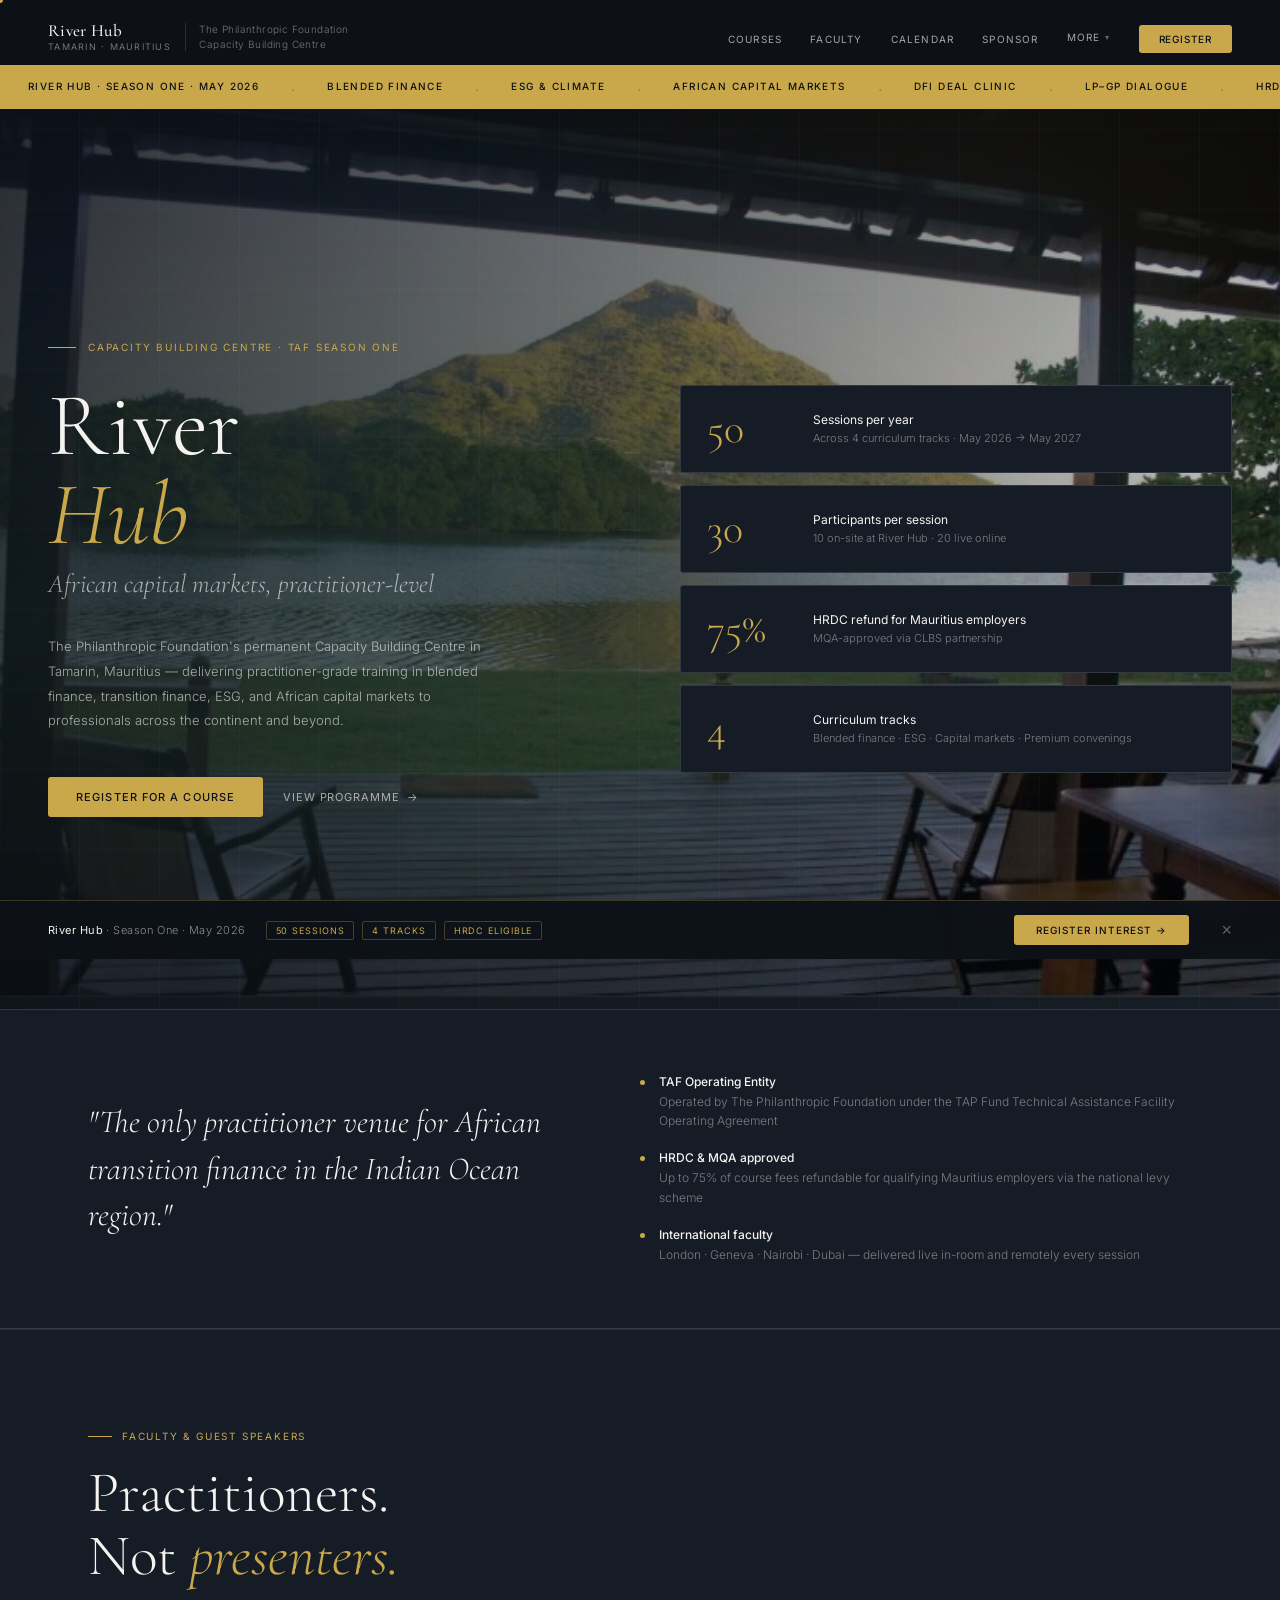
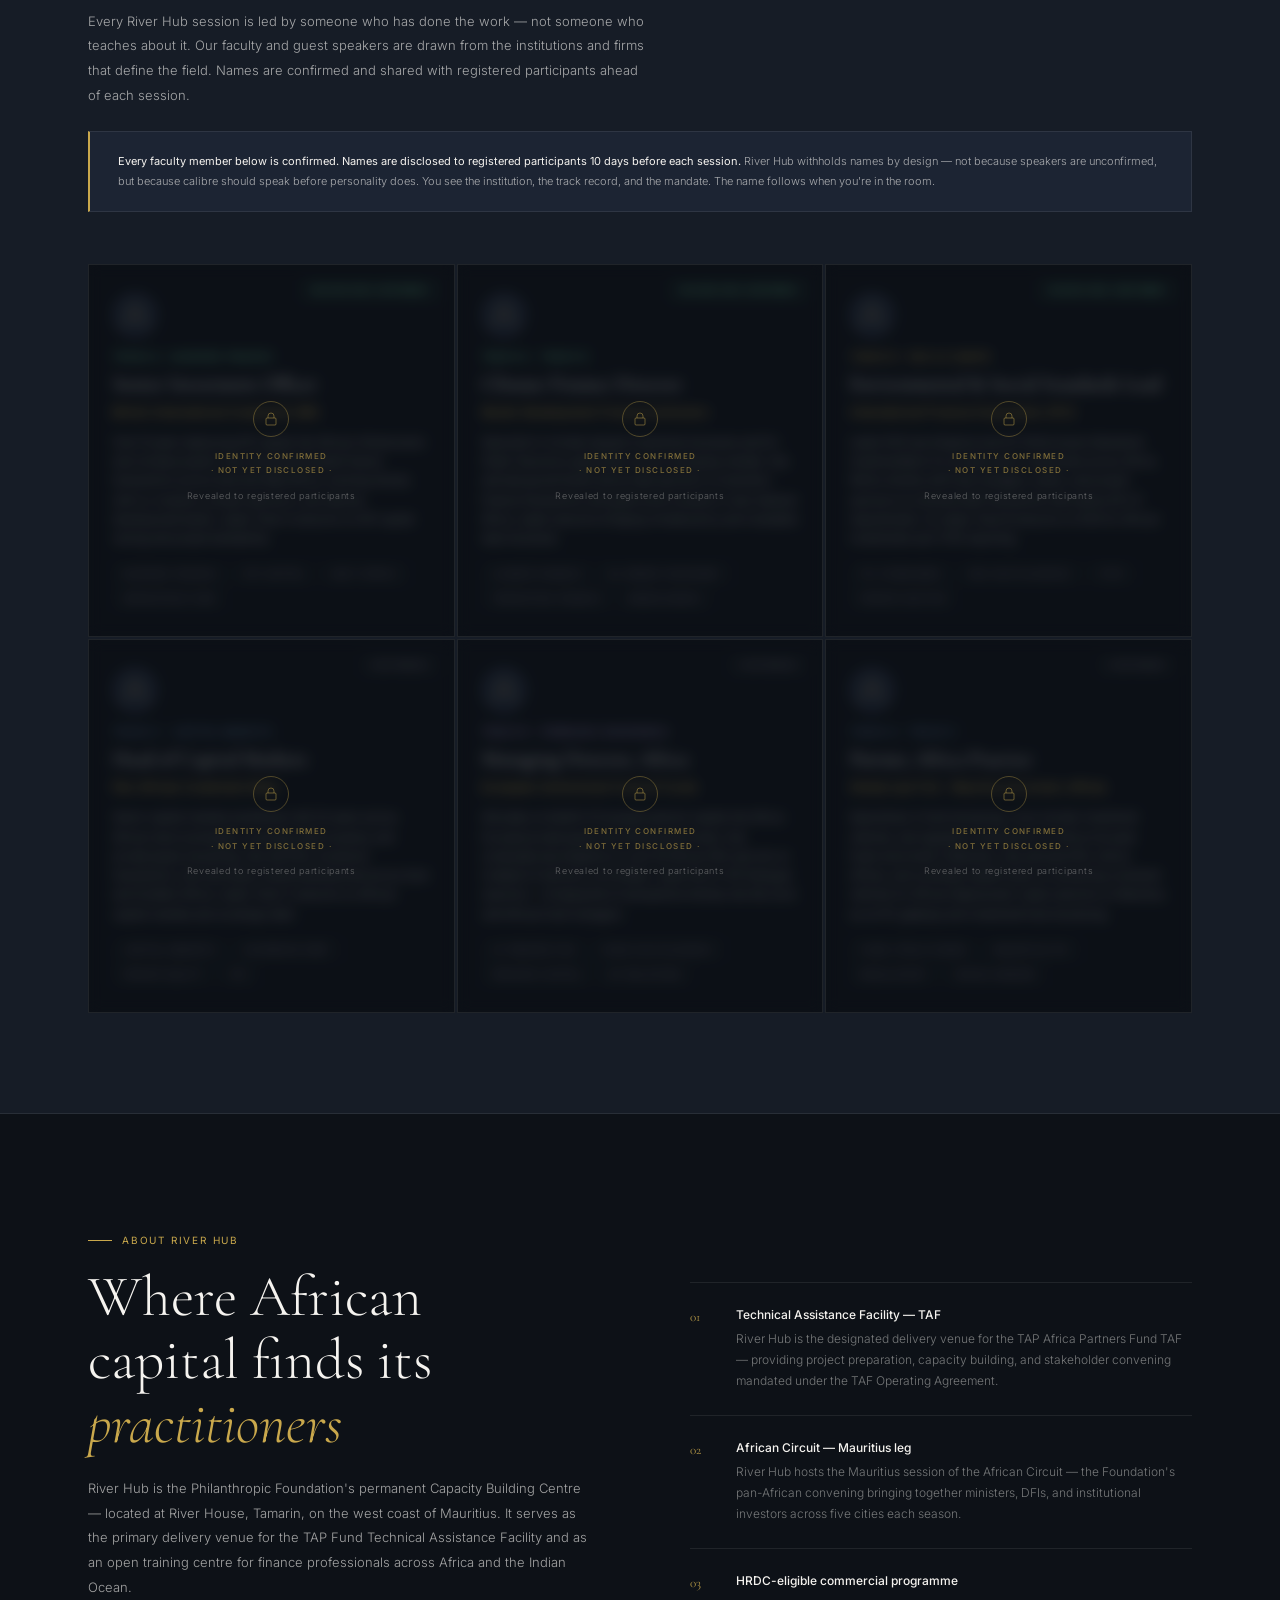
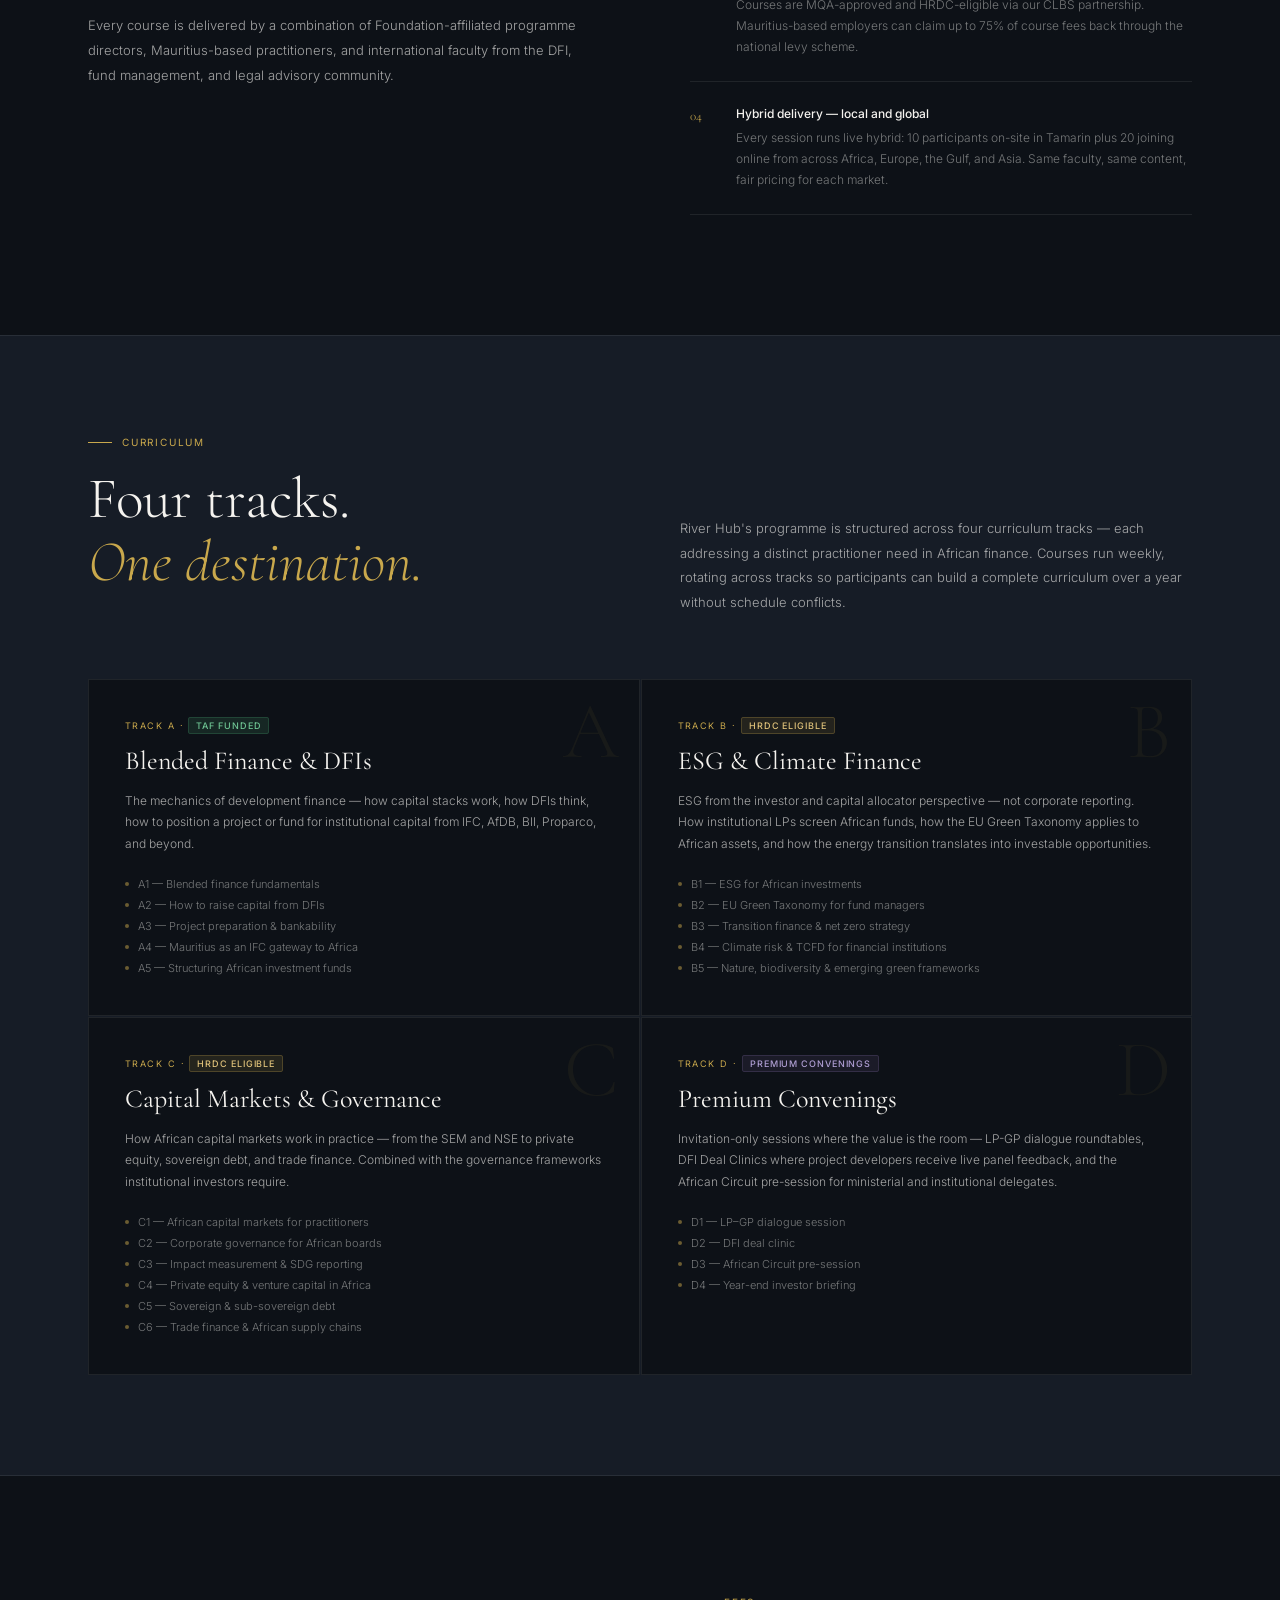
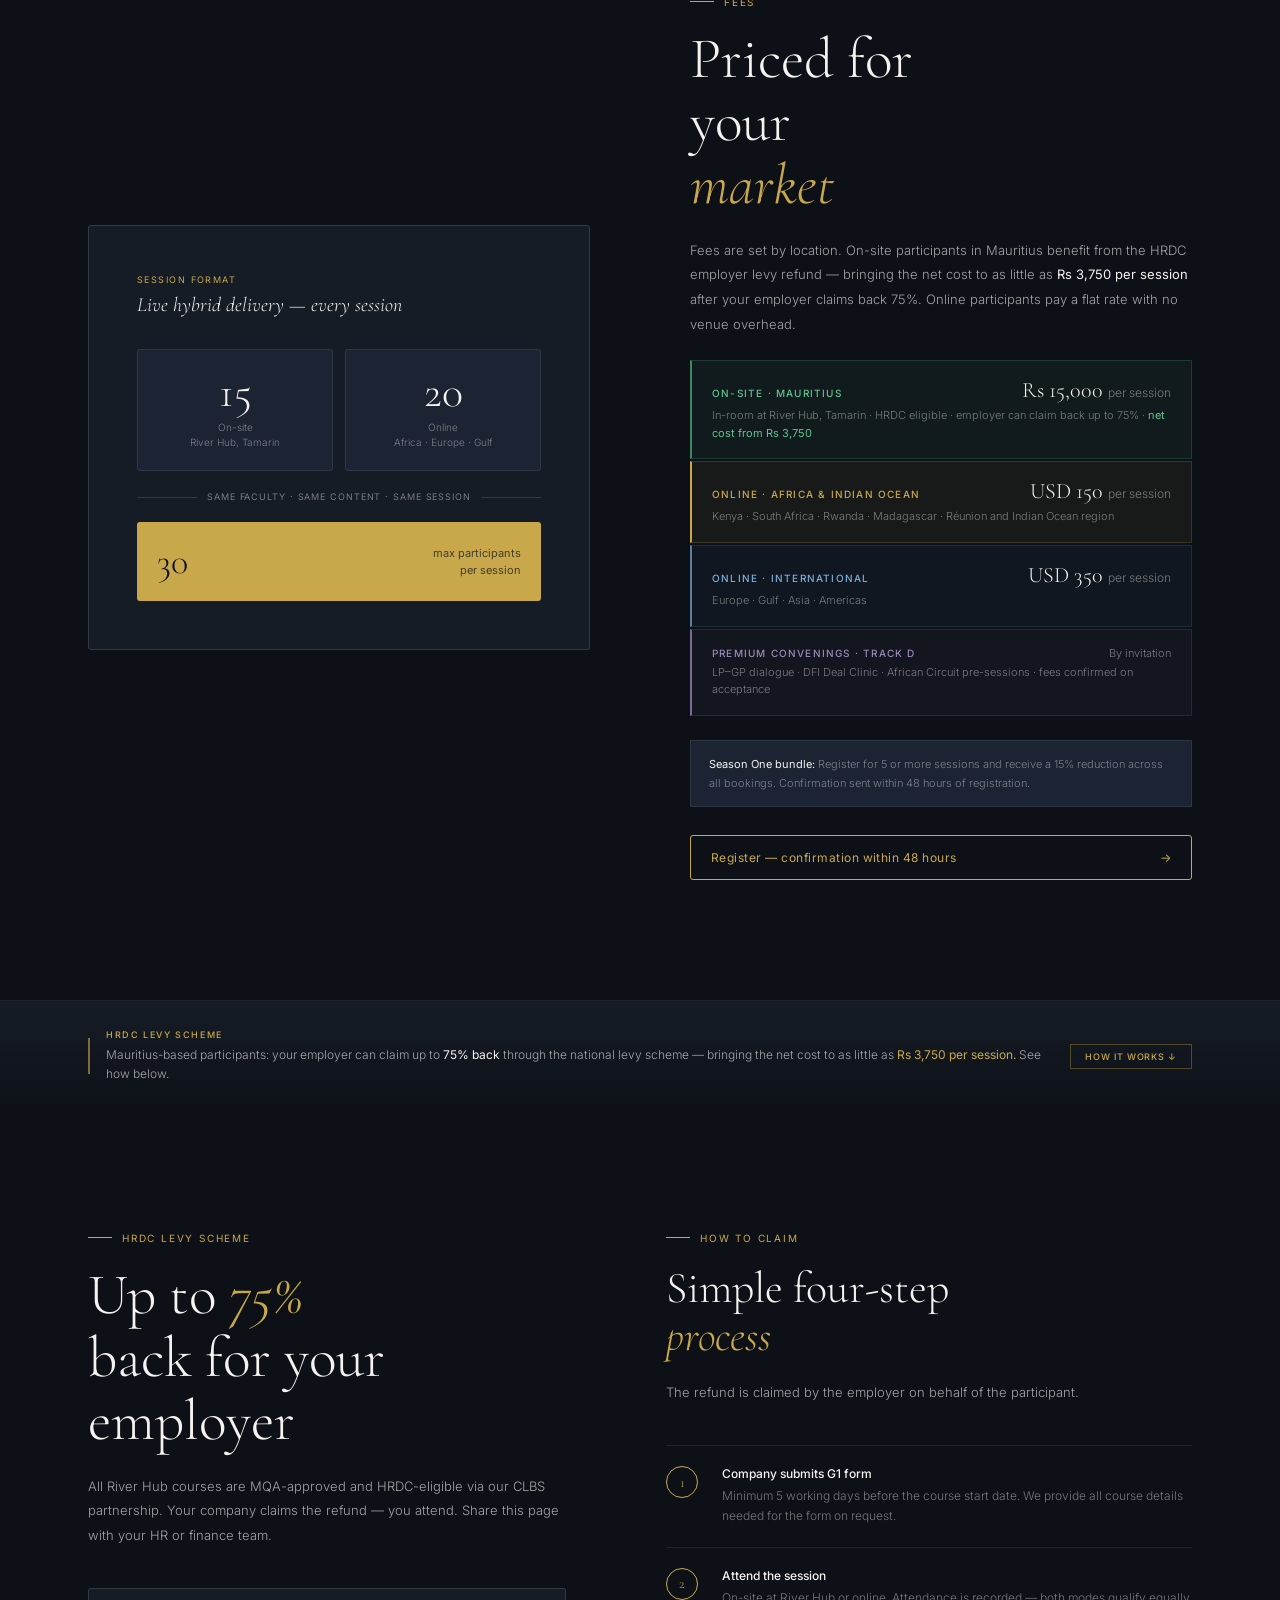
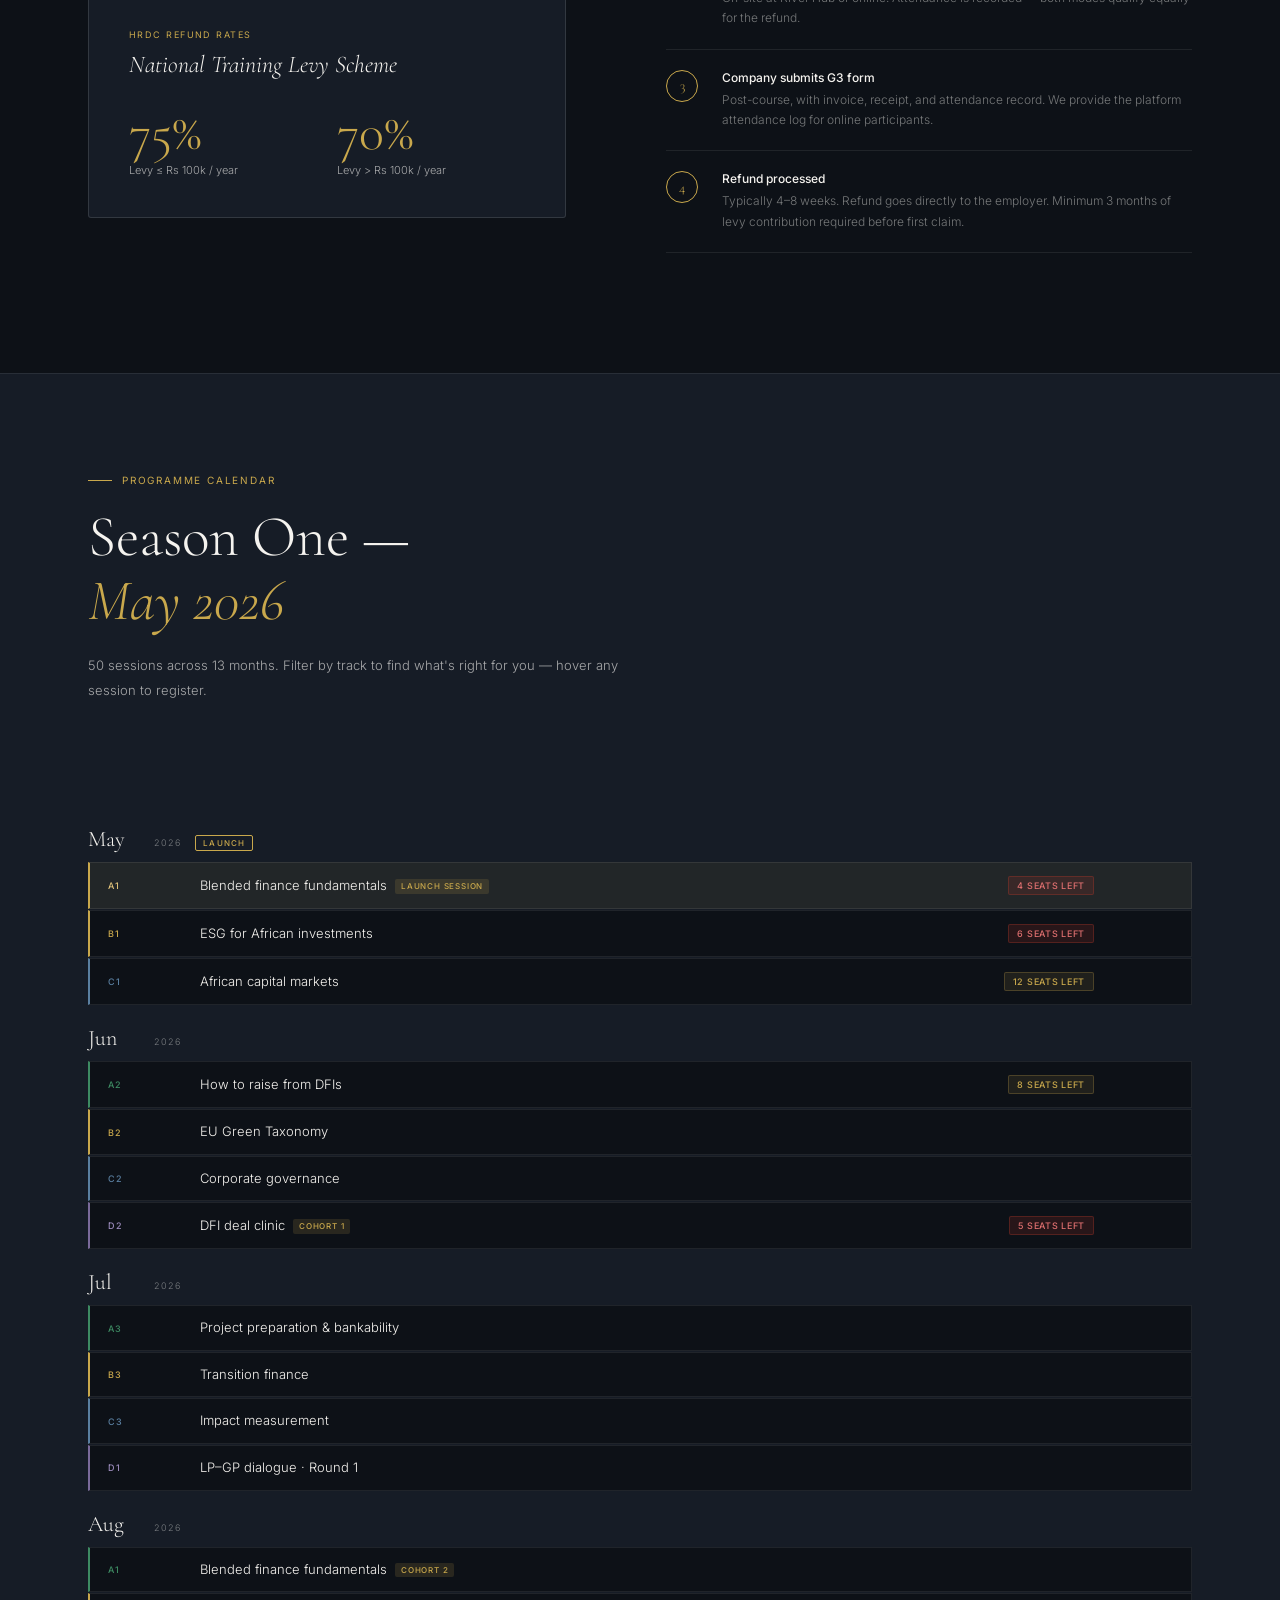
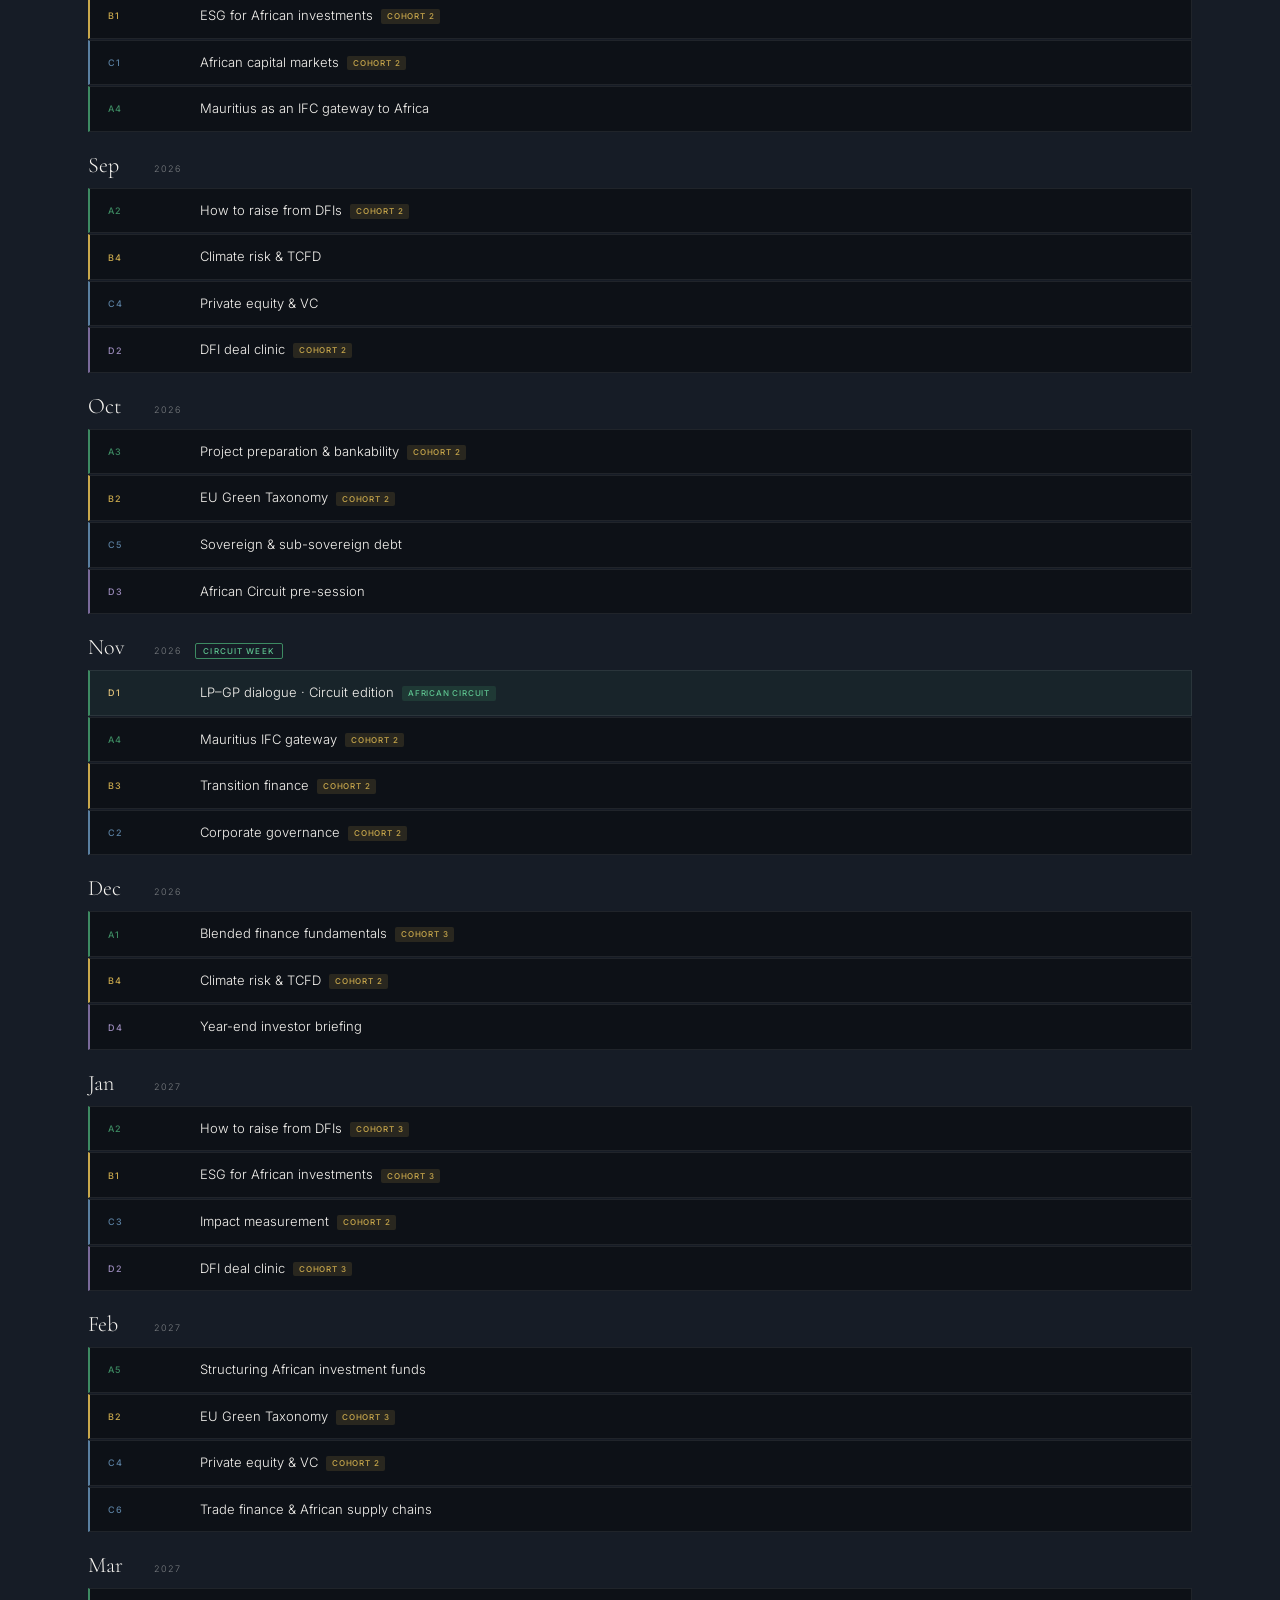
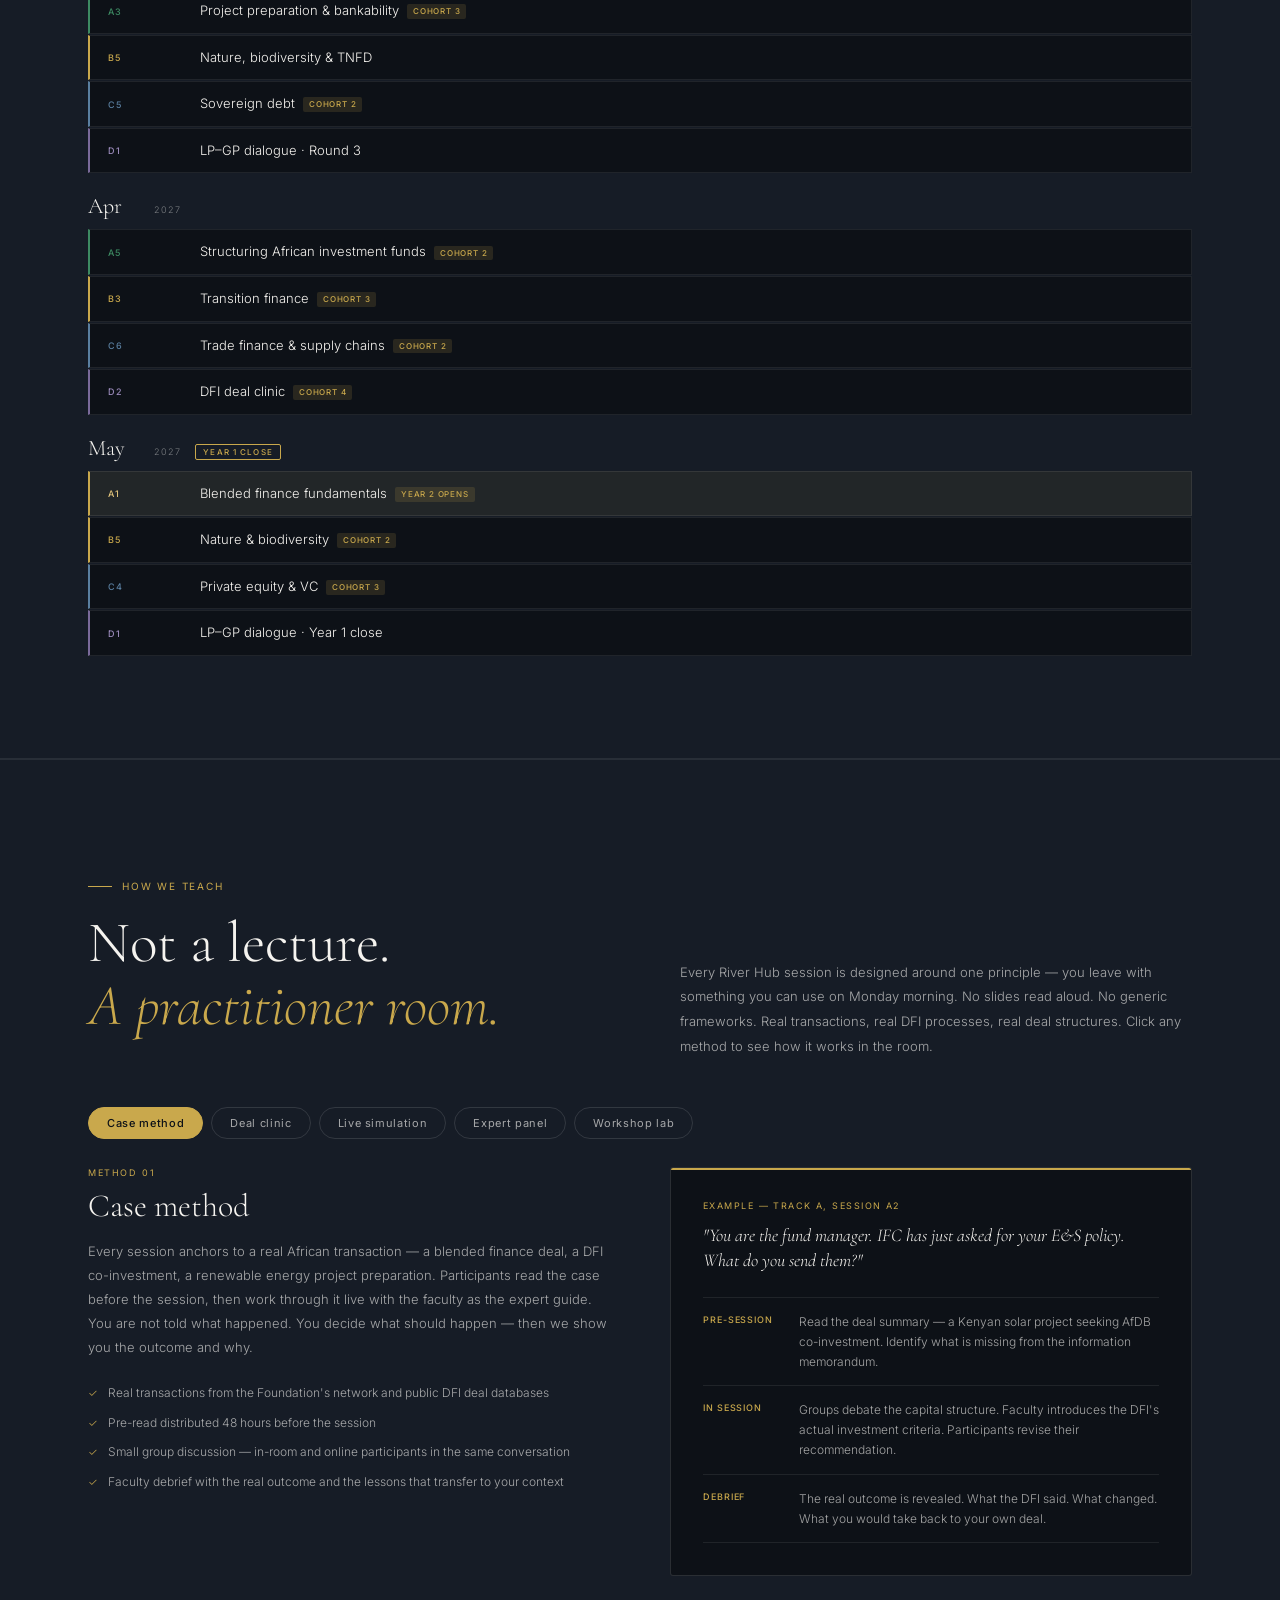
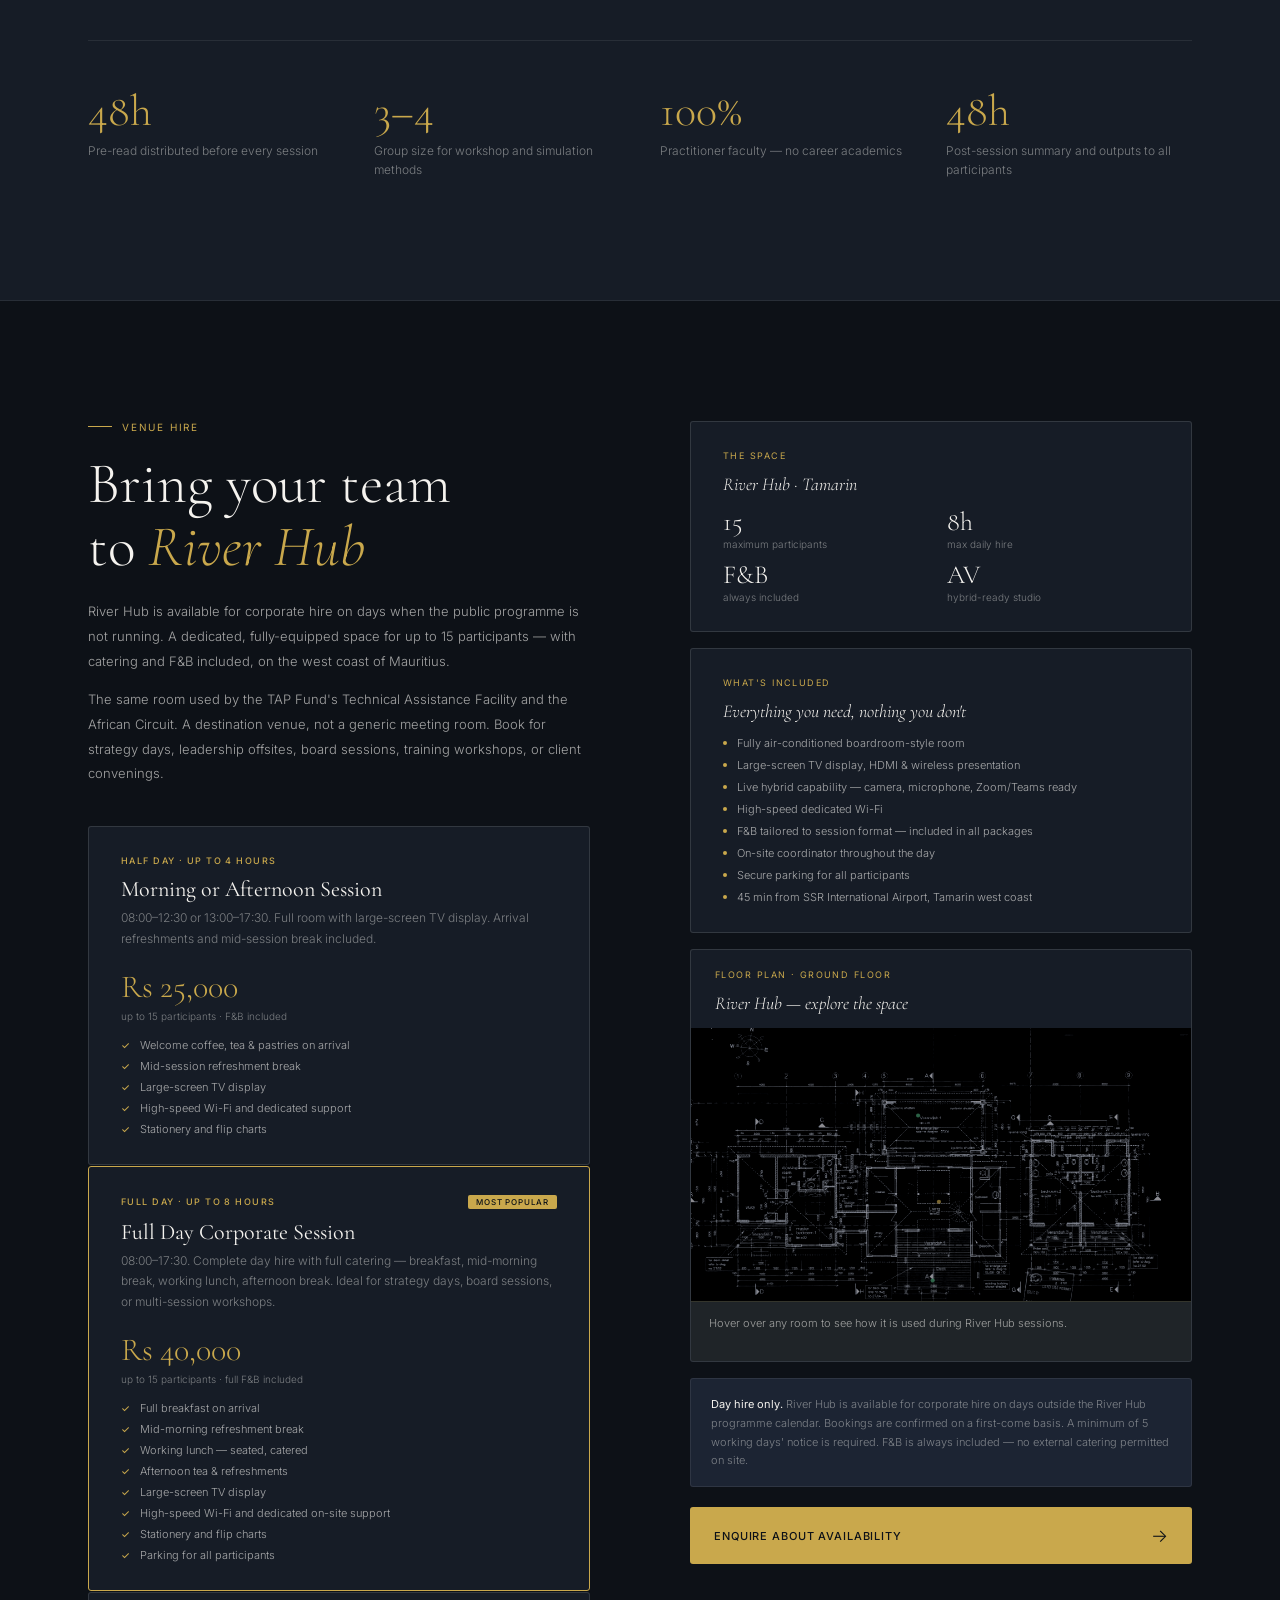
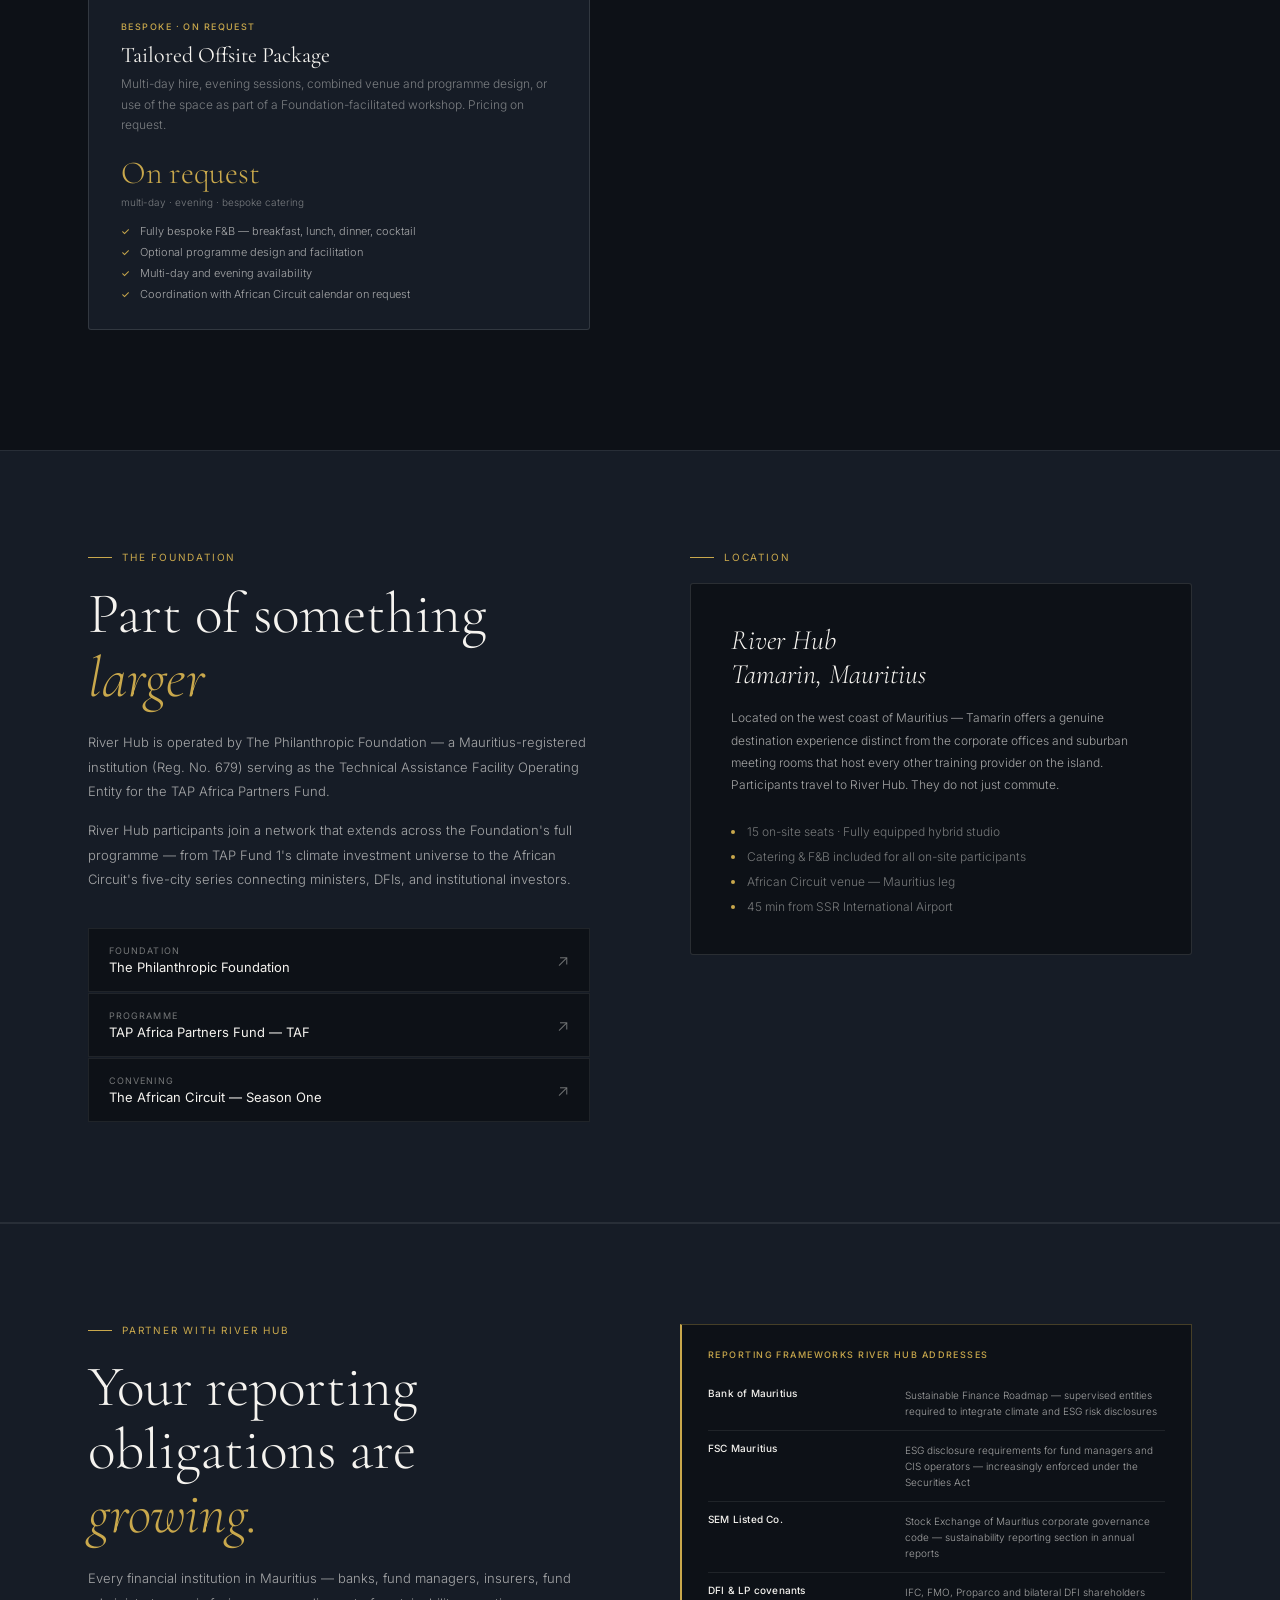
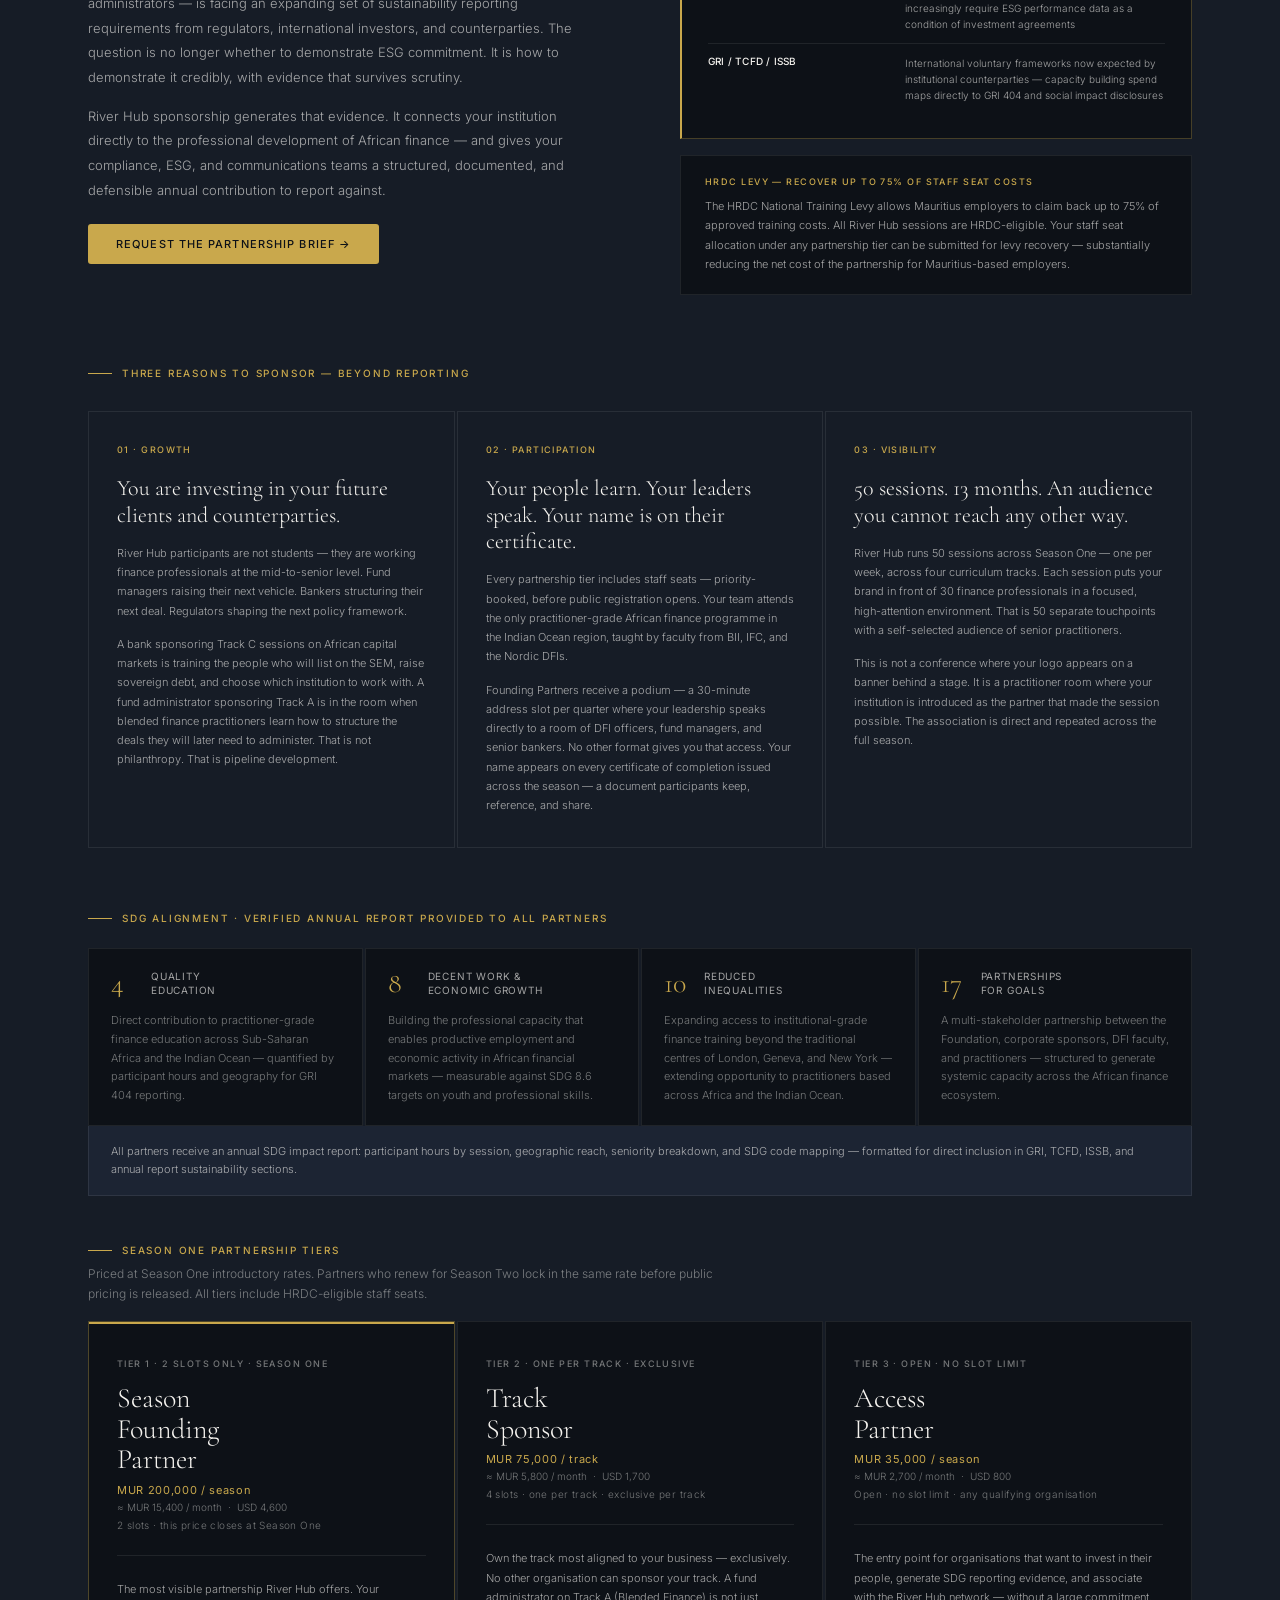
==== commit 5288dab6: "Update index.html" ====
--- a/index.html
+++ b/index.html
@@ -612,7 +612,7 @@
     </div>
     <div class="hero-right">
       <div class="stat-card"><div class="stat-num">50</div><div><div class="stat-label">Sessions per year</div><div class="stat-sub">Across 4 curriculum tracks · May 2026 → May 2027</div></div></div>
-      <div class="stat-card"><div class="stat-num">35</div><div><div class="stat-label">Participants per session</div><div class="stat-sub">15 on-site at River Hub · 20 live online</div></div></div>
+      <div class="stat-card"><div class="stat-num">30</div><div><div class="stat-label">Participants per session</div><div class="stat-sub">10 on-site at River Hub · 20 live online</div></div></div>
       <div class="stat-card"><div class="stat-num">75%</div><div><div class="stat-label">HRDC refund for Mauritius employers</div><div class="stat-sub">MQA-approved via CLBS partnership</div></div></div>
       <div class="stat-card"><div class="stat-num">4</div><div><div class="stat-label">Curriculum tracks</div><div class="stat-sub">Blended finance · ESG · Capital markets · Premium convenings</div></div></div>
     </div>
@@ -877,7 +877,7 @@
           <div class="pillar"><div class="pillar-num">01</div><div><div class="pillar-name">Technical Assistance Facility — TAF</div><div class="pillar-text">River Hub is the designated delivery venue for the TAP Africa Partners Fund TAF — providing project preparation, capacity building, and stakeholder convening mandated under the TAF Operating Agreement.</div></div></div>
           <div class="pillar"><div class="pillar-num">02</div><div><div class="pillar-name">African Circuit — Mauritius leg</div><div class="pillar-text">River Hub hosts the Mauritius session of the African Circuit — the Foundation's pan-African convening bringing together ministers, DFIs, and institutional investors across five cities each season.</div></div></div>
           <div class="pillar"><div class="pillar-num">03</div><div><div class="pillar-name">HRDC-eligible commercial programme</div><div class="pillar-text">Courses are MQA-approved and HRDC-eligible via our CLBS partnership. Mauritius-based employers can claim up to 75% of course fees back through the national levy scheme.</div></div></div>
-          <div class="pillar"><div class="pillar-num">04</div><div><div class="pillar-name">Hybrid delivery — local and global</div><div class="pillar-text">Every session runs live hybrid: 15 participants on-site in Tamarin plus 20 joining online from across Africa, Europe, the Gulf, and Asia. Same faculty, same content, fair pricing for each market.</div></div></div>
+          <div class="pillar"><div class="pillar-num">04</div><div><div class="pillar-name">Hybrid delivery — local and global</div><div class="pillar-text">Every session runs live hybrid: 10 participants on-site in Tamarin plus 20 joining online from across Africa, Europe, the Gulf, and Asia. Same faculty, same content, fair pricing for each market.</div></div></div>
         </div>
       </div>
     </div>
@@ -912,7 +912,7 @@
             <div class="dd-box"><div class="dd-num">20</div><div class="dd-sub">Online<br>Africa · Europe · Gulf</div></div>
           </div>
           <div class="dd-conn"><div class="dd-line"></div><div class="dd-conn-text">same faculty · same content · same session</div><div class="dd-line"></div></div>
-          <div class="dd-total"><div class="dd-total-num">35</div><div class="dd-total-text">max participants<br>per session</div></div>
+          <div class="dd-total"><div class="dd-total-num">30</div><div class="dd-total-text">max participants<br>per session</div></div>
         </div>
       </div>
       <div class="reveal" style="transition-delay:.15s">
@@ -1766,7 +1766,7 @@
         <div style="background:var(--bg-card);border:.5px solid var(--border);padding:32px 28px">
           <div style="font-size:9px;font-weight:500;color:var(--gold);letter-spacing:.16em;text-transform:uppercase;margin-bottom:20px">03 · Visibility</div>
           <div style="font-family:'Cormorant Garamond',serif;font-size:22px;font-weight:300;color:var(--white);line-height:1.2;margin-bottom:16px">50 sessions. 13 months. An audience you cannot reach any other way.</div>
-          <p style="font-size:11px;font-weight:300;color:var(--muted-lg);line-height:1.75;margin-bottom:14px">River Hub runs 50 sessions across Season One — one per week, across four curriculum tracks. Each session puts your brand in front of 35 finance professionals in a focused, high-attention environment. That is 50 separate touchpoints with a self-selected audience of senior practitioners.</p>
+          <p style="font-size:11px;font-weight:300;color:var(--muted-lg);line-height:1.75;margin-bottom:14px">River Hub runs 50 sessions across Season One — one per week, across four curriculum tracks. Each session puts your brand in front of 30 finance professionals in a focused, high-attention environment. That is 50 separate touchpoints with a self-selected audience of senior practitioners.</p>
           <p style="font-size:11px;font-weight:300;color:var(--muted-lg);line-height:1.75">This is not a conference where your logo appears on a banner behind a stage. It is a practitioner room where your institution is introduced as the partner that made the session possible. The association is direct and repeated across the full season.</p>
         </div>
 
@@ -1879,13 +1879,13 @@
     <div class="sponsor-impact reveal" style="transition-delay:.1s;margin-top:2px">
       <div>
         <div class="sponsor-impact-label">Season One reach</div>
-        <div class="sponsor-impact-stat">1,750</div>
+        <div class="sponsor-impact-stat">1,500</div>
         <div class="sponsor-impact-sub">participant seats across<br>50 sessions · 13 months<br>Africa · Indian Ocean · Europe · Gulf</div>
       </div>
       <div class="sponsor-impact-points">
         <div class="sponsor-impact-point">
-          <div class="sponsor-impact-point-num">35+</div>
-          <div><strong style="color:var(--white);font-weight:400">Finance professionals per session.</strong> Fund managers, DFI investment officers, regulators, senior bankers, and institutional capital allocators. Not a general business audience — practitioners who make decisions about capital, deals, and institutional relationships across Africa and the Indian Ocean.</div>
+          <div class="sponsor-impact-point-num">30</div>
+          <div><strong style="color:var(--white);font-weight:400">Finance professionals per session.</strong> 10 on-site in Tamarin, 20 live online — fund managers, DFI investment officers, regulators, and senior bankers. Not a general business audience — practitioners who make decisions about capital, deals, and institutional relationships across Africa and the Indian Ocean.</div>
         </div>
         <div class="sponsor-impact-point">
           <div class="sponsor-impact-point-num">4</div>
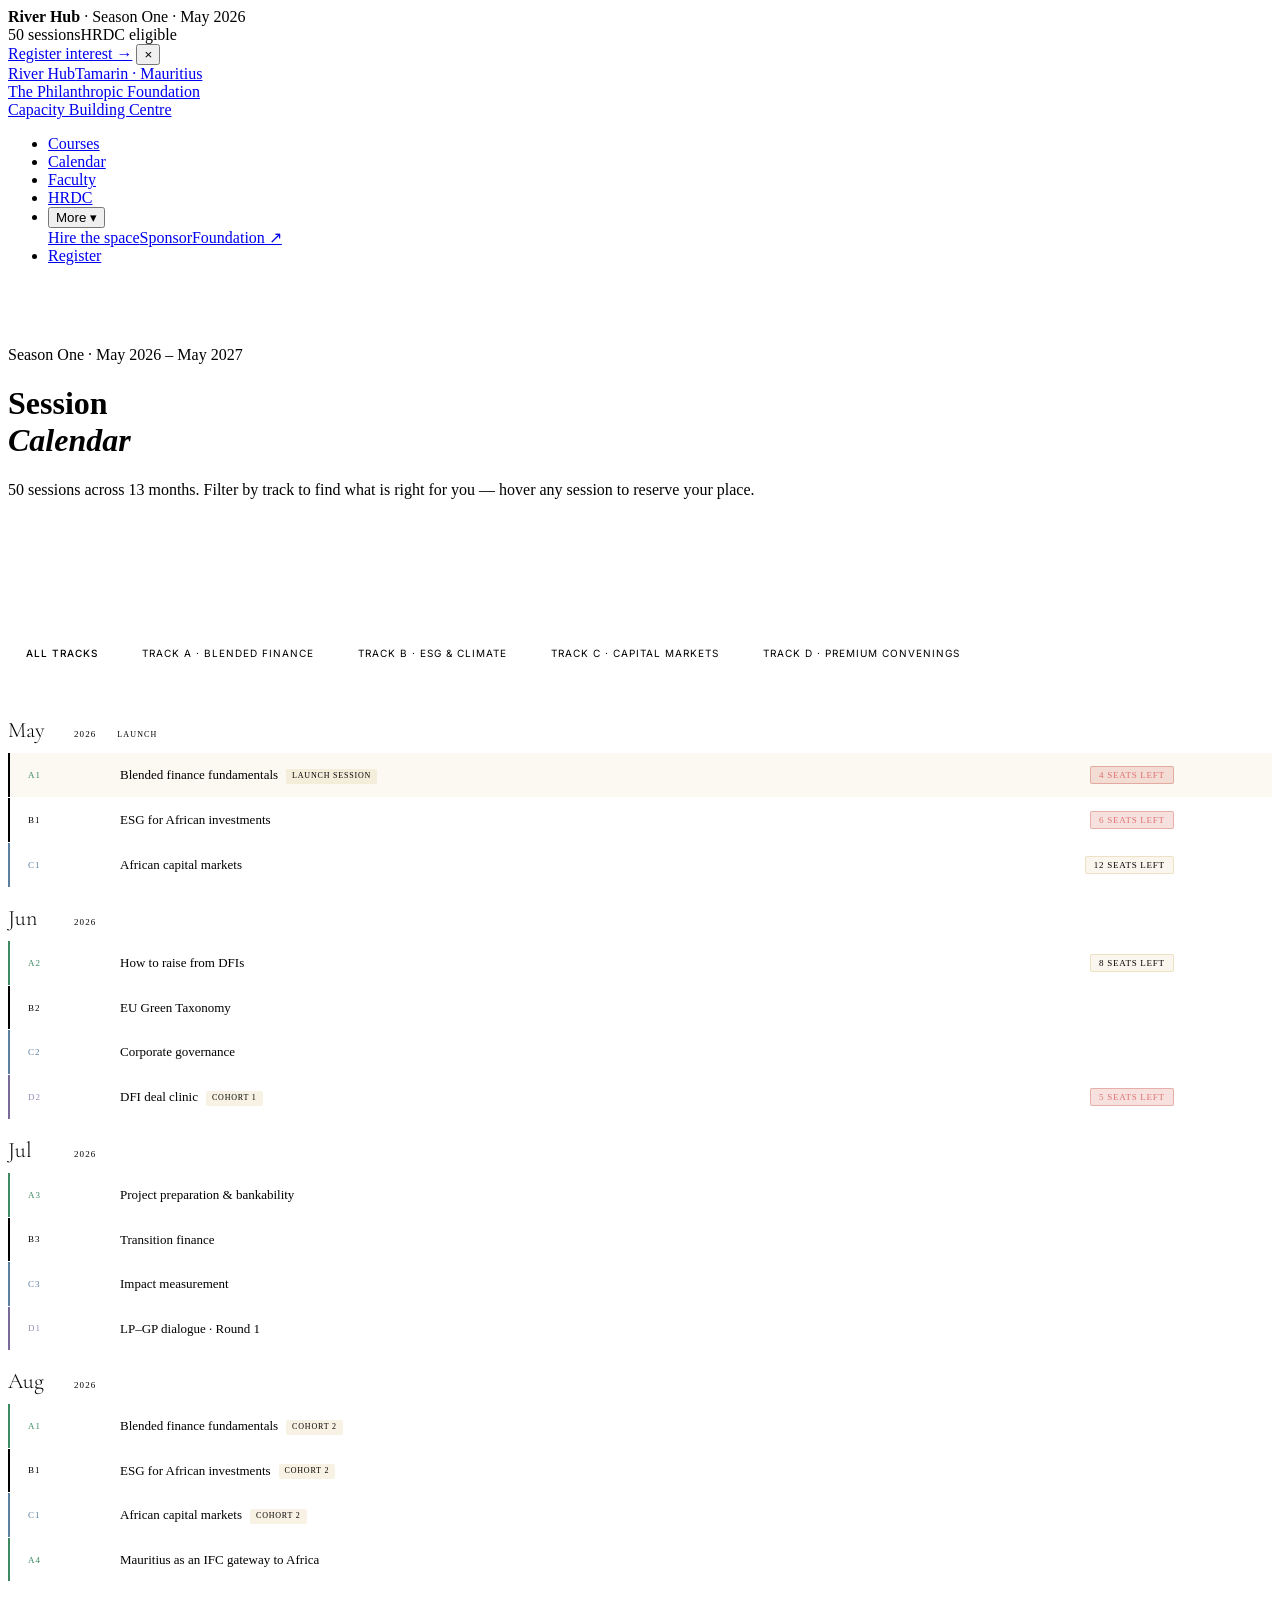
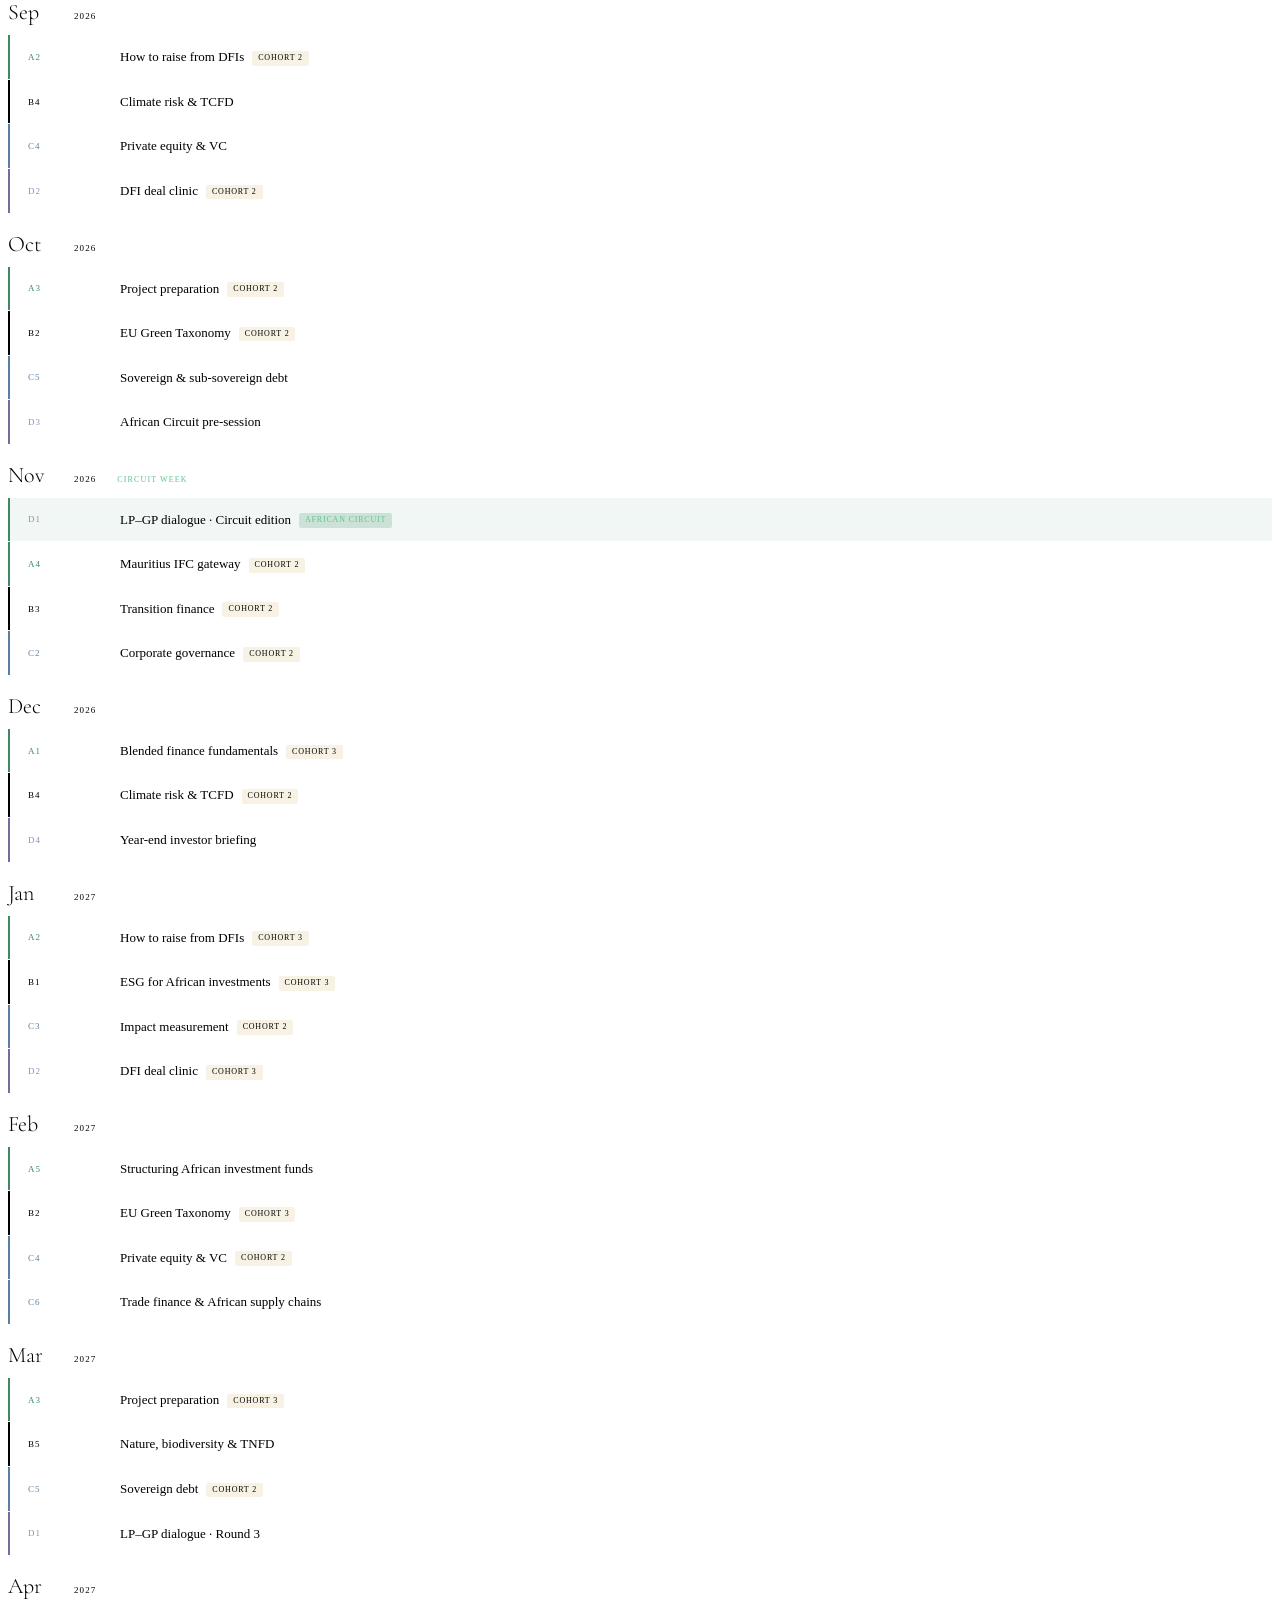
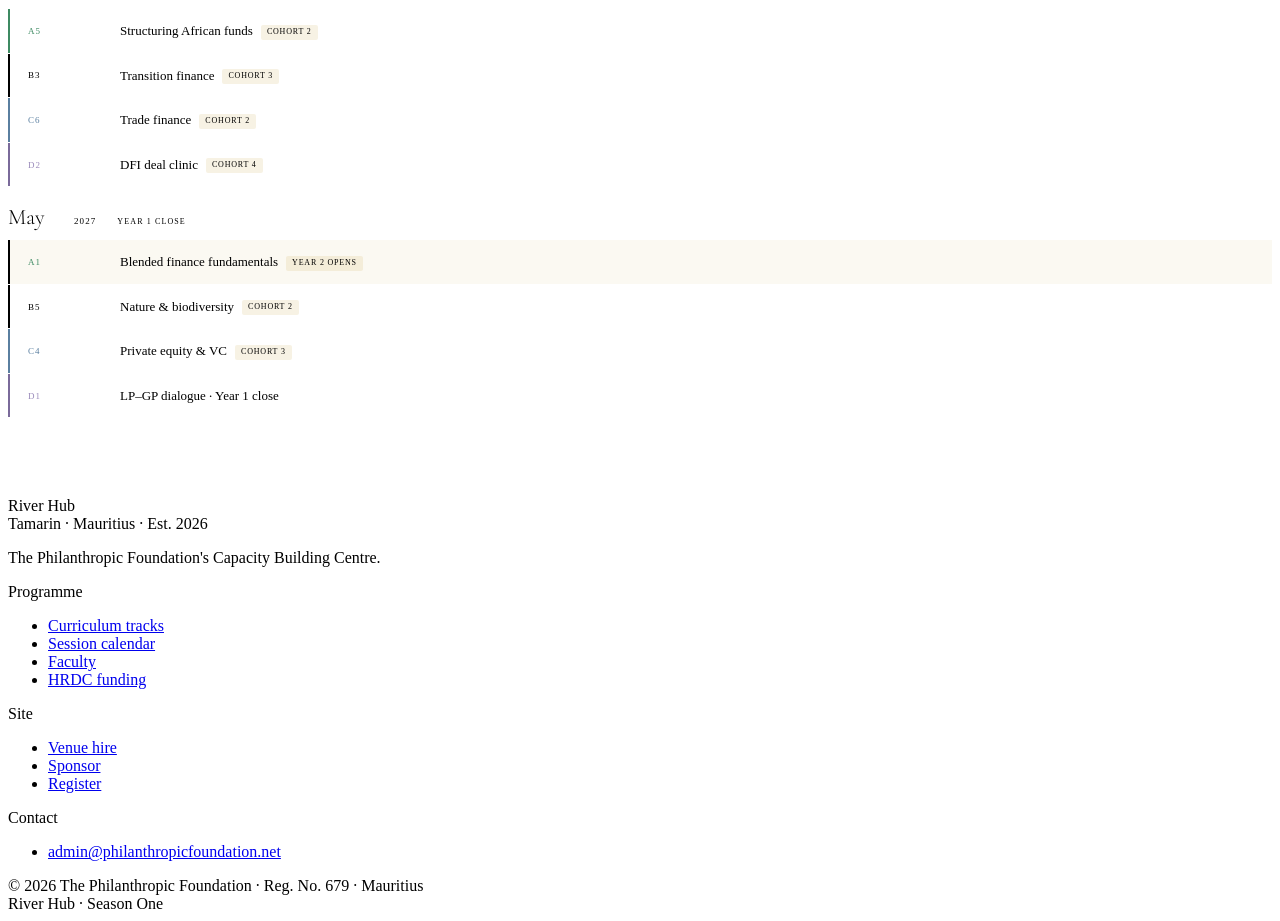
==== commit aaae5a54: "Add files via upload" ====
--- a/index.html
+++ b/index.html
@@ -1,1169 +1,230 @@
 <!DOCTYPE html>
-<html lang="en" dir="ltr">
+<html lang="en">
 <head>
-<meta charset="UTF-8">
-<meta name="viewport" content="width=device-width, initial-scale=1.0">
-
-<!-- ── Primary Meta ── -->
-<title>River Hub · Capacity Building Centre · Tamarin, Mauritius</title>
-<meta name="description" content="River Hub is the Philanthropic Foundation's permanent Capacity Building Centre in Tamarin, Mauritius — delivering practitioner-grade training in blended finance, ESG, and African capital markets. 50 sessions across Season One. HRDC eligible.">
-<meta name="keywords" content="blended finance training Mauritius, ESG training Africa, African capital markets, capacity building Mauritius, HRDC training, DFI training, River Hub Tamarin, philanthropic foundation mauritius">
-<meta name="author" content="The Philanthropic Foundation">
-<meta name="robots" content="index, follow">
-<link rel="canonical" href="https://riverhub.mu/">
-
-<!-- ── Open Graph (Facebook, LinkedIn, WhatsApp) ── -->
-<meta property="og:type" content="website">
-<meta property="og:url" content="https://riverhub.mu/">
-<meta property="og:site_name" content="River Hub">
-<meta property="og:title" content="River Hub · Capacity Building Centre · Tamarin, Mauritius">
-<meta property="og:description" content="Practitioner-grade training in blended finance, ESG & African capital markets. 50 sessions across Season One. On-site at Tamarin, Mauritius — HRDC eligible. Online across Africa, Europe & the Gulf.">
-<meta property="og:image" content="https://riverhub.mu/og-image.jpg">
-<meta property="og:image:width" content="1200">
-<meta property="og:image:height" content="630">
-<meta property="og:image:alt" content="River Hub — Capacity Building Centre, Tamarin, Mauritius">
-<meta property="og:locale" content="en_GB">
-
-<!-- ── Twitter Card ── -->
-<meta name="twitter:card" content="summary_large_image">
-<meta name="twitter:title" content="River Hub · Capacity Building Centre · Tamarin, Mauritius">
-<meta name="twitter:description" content="Practitioner-grade training in blended finance, ESG & African capital markets. On-site in Mauritius, online across Africa & beyond. HRDC eligible.">
-<meta name="twitter:image" content="https://riverhub.mu/og-image.jpg">
-
-<!-- ── Schema.org Structured Data ── -->
-<script type="application/ld+json">
-{
-  "@context": "https://schema.org",
-  "@type": "EducationalOrganization",
-  "name": "River Hub",
-  "alternateName": "River Hub Capacity Building Centre",
-  "url": "https://riverhub.mu",
-  "description": "River Hub is the Philanthropic Foundation's permanent Capacity Building Centre in Tamarin, Mauritius — delivering practitioner-grade training in blended finance, ESG, and African capital markets.",
-  "foundingDate": "2026",
-  "parentOrganization": {
-    "@type": "Organization",
-    "name": "The Philanthropic Foundation",
-    "identifier": "Reg. No. 679",
-    "url": "https://philanthropicfoundation.net"
-  },
-  "address": {
-    "@type": "PostalAddress",
-    "streetAddress": "Tamarin",
-    "addressLocality": "Black River",
-    "addressCountry": "MU"
-  },
-  "contactPoint": {
-    "@type": "ContactPoint",
-    "email": "admin@philanthropicfoundation.net",
-    "contactType": "admissions"
-  },
-  "hasOfferCatalog": {
-    "@type": "OfferCatalog",
-    "name": "Season One — May 2026",
-    "numberOfItems": 50
-  },
-  "sameAs": []
-}
-</script>
-
-<!-- ── Favicon ── -->
+<meta charset="UTF-8"><meta name="viewport" content="width=device-width, initial-scale=1.0">
+<title>Session Calendar · River Hub</title>
+<meta name="description" content="50 sessions across Season One — May 2026 to May 2027. Filter by track and reserve your place.">
+<link rel="canonical" href="https://riverhub.africa/calendar/">
 <link rel="icon" type="image/svg+xml" href="data:image/svg+xml,<svg xmlns='http://www.w3.org/2000/svg' viewBox='0 0 32 32'><rect width='32' height='32' fill='%230d1117'/><text x='50%25' y='55%25' font-family='serif' font-size='18' fill='%23c9a84c' text-anchor='middle' dominant-baseline='middle'>R</text></svg>">
-<link rel="apple-touch-icon" href="data:image/svg+xml,<svg xmlns='http://www.w3.org/2000/svg' viewBox='0 0 180 180'><rect width='180' height='180' fill='%230d1117'/><text x='50%25' y='55%25' font-family='serif' font-size='110' fill='%23c9a84c' text-anchor='middle' dominant-baseline='middle'>R</text></svg>">
 <meta name="theme-color" content="#0d1117">
-
-<!-- ── Fonts ── -->
-<link rel="dns-prefetch" href="//fonts.googleapis.com">
 <link rel="preconnect" href="https://fonts.googleapis.com">
 <link rel="preconnect" href="https://fonts.gstatic.com" crossorigin>
 <link href="https://fonts.googleapis.com/css2?family=Cormorant+Garamond:ital,wght@0,300;0,400;0,500;0,600;1,300;1,400;1,500&family=Inter:wght@300;400;500&display=swap" rel="stylesheet">
+<link rel="stylesheet" href="/assets/main.css">
 <style>
-:root{--bg:#0d1117;--bg-card:#161c26;--bg-mid:#1c2433;--border:rgba(255,255,255,0.08);--border-lg:rgba(255,255,255,0.12);--gold:#c9a84c;--gold-lt:#e0c27a;--white:#f5f3ef;--muted:rgba(245,243,239,0.45);--muted-lg:rgba(245,243,239,0.65);--radius:3px}
-*,*::before,*::after{box-sizing:border-box;margin:0;padding:0}
-html{scroll-behavior:smooth}
-body{font-family:'Inter',sans-serif;background:var(--bg);color:var(--white);font-weight:300;overflow-x:hidden;cursor:none}
-a,button,[role="button"],.cal-row,.stat-card,.vh-pkg,.track-card,.cal-filter,.nav-cta,.btn-primary,.btn-ghost{cursor:none}
-#cursor-ring{width:36px;height:36px;border:2px solid var(--gold);border-radius:50%;position:fixed;top:0;left:0;pointer-events:none;z-index:9999;transform:translate(-50%,-50%);transition:width .25s,height .25s,border-color .25s,background .25s,opacity .25s;opacity:0}
-#cursor-dot{width:6px;height:6px;background:var(--gold);border-radius:50%;position:fixed;top:0;left:0;pointer-events:none;z-index:9999;transform:translate(-50%,-50%);transition:width .15s,height .15s,background .15s}
-#cursor-ring.hover{width:56px;height:56px;border-color:#3d8a62;background:rgba(61,138,98,.08)}
-#cursor-dot.hover{width:4px;height:4px;background:#3d8a62}
-nav{position:fixed;top:0;left:0;right:0;z-index:200;display:flex;align-items:center;justify-content:space-between;padding:22px 48px;transition:background .35s,padding .25s,border-bottom .35s}
-nav.scrolled{background:rgba(13,17,23,.94);backdrop-filter:blur(16px);padding:14px 48px;border-bottom:.5px solid var(--border-lg)}
-.nav-logo{display:flex;align-items:center;gap:14px;text-decoration:none}
-.nav-logo-div{width:.5px;height:28px;background:var(--border-lg)}
-.nav-logo-l{display:flex;flex-direction:column;gap:2px}
-.nav-logo-main{font-family:'Cormorant Garamond',serif;font-size:17px;font-weight:500;color:var(--white);letter-spacing:.02em;line-height:1}
-.nav-logo-sub{font-size:9px;font-weight:400;color:var(--muted);letter-spacing:.14em;text-transform:uppercase}
-.nav-logo-r{font-size:10px;color:var(--muted);font-weight:300;letter-spacing:.04em;line-height:1.5}
-.nav-links{display:flex;align-items:center;gap:28px;list-style:none}
-.nav-links a{font-size:10px;font-weight:400;color:var(--muted-lg);text-decoration:none;letter-spacing:.12em;text-transform:uppercase;transition:color .2s}
-.nav-links a:hover{color:var(--white)}
-.nav-cta{background:var(--gold)!important;color:var(--bg)!important;padding:8px 20px;border-radius:var(--radius);font-weight:500!important;transition:background .2s!important;letter-spacing:.08em!important}
-.nav-cta:hover{background:var(--gold-lt)!important}
-.nav-more{position:relative}
-.nav-more-btn{font-size:10px;font-weight:400;color:var(--muted-lg);text-decoration:none;letter-spacing:.12em;text-transform:uppercase;transition:color .2s;background:none;border:none;font-family:'Inter',sans-serif;cursor:none;display:flex;align-items:center;gap:5px;padding:0}
-.nav-more-btn:hover{color:var(--white)}
-.nav-more-btn span{font-size:8px;opacity:.6}
-.nav-dropdown{position:absolute;top:calc(100% + 16px);right:0;background:rgba(13,17,23,0.97);backdrop-filter:blur(16px);border:.5px solid var(--border-lg);padding:8px 0;min-width:160px;opacity:0;pointer-events:none;transform:translateY(-6px);transition:opacity .2s,transform .2s;z-index:999}
-.nav-more.open .nav-dropdown{opacity:1;pointer-events:all;transform:translateY(0)}
-.nav-dropdown a{display:block;font-size:10px;font-weight:400;color:var(--muted-lg);text-decoration:none;letter-spacing:.1em;text-transform:uppercase;padding:10px 18px;transition:color .15s,background .15s}
-.nav-dropdown a:hover{color:var(--white);background:rgba(255,255,255,0.04)}
-.ticker{background:var(--gold);padding:9px 0;overflow:hidden;white-space:nowrap}
-.ticker-inner{display:inline-flex;animation:ticker 32s linear infinite}
-.ticker-text{font-size:10px;font-weight:500;color:var(--bg);letter-spacing:.14em;text-transform:uppercase;padding:0 28px}
-.ticker-dot{color:rgba(13,17,23,.35);padding:0 4px}
-@keyframes ticker{0%{transform:translateX(0)}100%{transform:translateX(-50%)}}
-.hero{min-height:100vh;display:flex;flex-direction:column;justify-content:center;padding:140px 48px 100px;position:relative;overflow:hidden}
-.hero-satellite{position:absolute;inset:0;z-index:0;overflow:hidden;background:url("[data-uri]") center 30% / cover no-repeat}
-.hero-overlay{position:absolute;inset:0;z-index:1;background:linear-gradient(105deg,rgba(13,17,23,.88) 0%,rgba(13,17,23,.60) 45%,rgba(13,17,23,.18) 100%)}
-.hero-bg{position:absolute;inset:0;background:radial-gradient(ellipse at 30% 60%,rgba(42,74,58,.3) 0%,transparent 55%),radial-gradient(ellipse at 80% 20%,rgba(201,168,76,.08) 0%,transparent 50%);z-index:2}
-.hero-grid{position:absolute;inset:0;background-image:repeating-linear-gradient(0deg,transparent,transparent 79px,rgba(255,255,255,.018) 79px,rgba(255,255,255,.018) 80px),repeating-linear-gradient(90deg,transparent,transparent 79px,rgba(255,255,255,.018) 79px,rgba(255,255,255,.018) 80px);z-index:2}
-.hero-inner{position:relative;z-index:3;max-width:1200px;margin:0 auto;width:100%;display:grid;grid-template-columns:1fr 1fr;gap:80px;align-items:center}
-.hero-eyebrow{display:flex;align-items:center;gap:12px;font-size:10px;font-weight:400;color:var(--gold);letter-spacing:.18em;text-transform:uppercase;margin-bottom:28px}
-.hero-eyebrow::before{content:'';display:block;width:28px;height:.5px;background:var(--gold)}
-h1.hero-title{font-family:'Cormorant Garamond',serif;font-size:clamp(56px,7vw,96px);font-weight:300;line-height:1.0;color:var(--white);margin-bottom:6px}
-h1.hero-title em{font-style:italic;color:var(--gold)}
-.hero-subtitle{font-family:'Cormorant Garamond',serif;font-size:clamp(18px,2.2vw,26px);font-style:italic;font-weight:300;color:var(--muted-lg);margin-bottom:32px;line-height:1.4}
-.hero-desc{font-size:13px;font-weight:300;color:var(--muted-lg);line-height:1.9;max-width:460px;margin-bottom:44px}
-.hero-actions{display:flex;gap:20px;align-items:center}
-.btn-primary{background:var(--gold);color:var(--bg);border:none;padding:13px 28px;font-family:'Inter',sans-serif;font-size:11px;font-weight:500;letter-spacing:.1em;text-transform:uppercase;cursor:pointer;text-decoration:none;border-radius:var(--radius);transition:background .2s,transform .15s;display:inline-block}
-.btn-primary:hover{background:var(--gold-lt);transform:translateY(-1px)}
-.btn-ghost{color:var(--muted-lg);font-size:11px;font-weight:400;letter-spacing:.08em;text-decoration:none;text-transform:uppercase;display:flex;align-items:center;gap:8px;transition:color .2s,gap .2s}
-.btn-ghost:hover{color:var(--white);gap:14px}
-.btn-ghost::after{content:'→'}
-.hero-right{display:flex;flex-direction:column;gap:12px}
-.stat-card{background:var(--bg-card);border:.5px solid var(--border-lg);border-radius:var(--radius);padding:22px 26px;display:grid;grid-template-columns:auto 1fr;gap:20px;align-items:center;transition:border-color .2s}
-.stat-card:hover{border-color:var(--gold)}
-.stat-num{font-family:'Cormorant Garamond',serif;font-size:42px;font-weight:300;color:var(--gold);line-height:1;min-width:86px}
-.stat-label{font-size:12px;font-weight:400;color:var(--white);margin-bottom:4px}
-.stat-sub{font-size:11px;font-weight:300;color:var(--muted)}
-.container{max-width:1200px;margin:0 auto;padding:0 48px}
-.section-tag{display:flex;align-items:center;gap:10px;font-size:10px;font-weight:400;color:var(--gold);letter-spacing:.18em;text-transform:uppercase;margin-bottom:20px}
-.section-tag::before{content:'';display:block;width:24px;height:.5px;background:var(--gold)}
-.section-title{font-family:'Cormorant Garamond',serif;font-size:clamp(36px,4.5vw,58px);font-weight:300;color:var(--white);line-height:1.1;margin-bottom:20px}
-.section-title em{font-style:italic;color:var(--gold)}
-.section-body{font-size:13px;font-weight:300;color:var(--muted-lg);line-height:1.9;margin-bottom:14px}
-.reveal{opacity:0;transform:translateY(22px);transition:opacity .7s ease,transform .7s ease}
-.reveal.visible{opacity:1;transform:none}
-.intro-band{background:var(--bg-card);border-top:.5px solid var(--border-lg);border-bottom:.5px solid var(--border-lg);padding:64px 0}
-.intro-grid{display:grid;grid-template-columns:1fr .5px 1fr;align-items:center}
-.intro-quote{font-family:'Cormorant Garamond',serif;font-size:clamp(22px,2.5vw,32px);font-weight:300;font-style:italic;color:var(--white);line-height:1.45;padding-right:64px}
-.intro-div{background:var(--border-lg);height:80px;margin:0 64px}
-.intro-meta{display:flex;flex-direction:column;gap:20px}
-.intro-item{display:flex;gap:14px}
-.intro-dot{width:5px;height:5px;border-radius:50%;background:var(--gold);flex-shrink:0;margin-top:6px}
-.intro-item-title{font-size:12px;font-weight:500;color:var(--white);margin-bottom:3px}
-.intro-item-text{font-size:12px;font-weight:300;color:var(--muted);line-height:1.6}
-.about{padding:120px 0}
-.about-grid{display:grid;grid-template-columns:1fr 1fr;gap:100px;align-items:start}
-.about-sticky{position:sticky;top:100px}
-.pillars{margin-top:48px}
-.pillar{display:flex;gap:24px;padding:24px 0;border-top:.5px solid var(--border)}
-.pillar:last-child{border-bottom:.5px solid var(--border)}
-.pillar-num{font-family:'Cormorant Garamond',serif;font-size:13px;color:var(--gold);flex-shrink:0;width:22px;padding-top:2px}
-.pillar-name{font-size:12px;font-weight:500;color:var(--white);margin-bottom:6px}
-.pillar-text{font-size:12px;font-weight:300;color:var(--muted);line-height:1.75}
-.tracks{padding:100px 0;background:var(--bg-card);border-top:.5px solid var(--border);border-bottom:.5px solid var(--border)}
-.tracks-header{display:grid;grid-template-columns:1fr 1fr;gap:80px;margin-bottom:64px;align-items:end}
-.tracks-intro{font-size:13px;font-weight:300;color:var(--muted-lg);line-height:1.9}
-.tracks-grid{display:grid;grid-template-columns:repeat(2,1fr);gap:1px}
-.track-card{background:var(--bg);padding:40px 36px;position:relative;overflow:hidden;transition:background .25s;border:.5px solid var(--border)}
-.track-card:hover{background:var(--bg-mid)}
-.track-card::after{content:'';position:absolute;top:0;left:0;width:2px;height:0;background:var(--gold);transition:height .4s ease}
-.track-card:hover::after{height:100%}
-.track-letter{font-family:'Cormorant Garamond',serif;font-size:80px;font-weight:300;color:rgba(201,168,76,.06);position:absolute;top:12px;right:20px;line-height:1;transition:color .25s}
-.track-card:hover .track-letter{color:rgba(201,168,76,.1)}
-.track-tag{font-size:9px;font-weight:400;color:var(--gold);letter-spacing:.16em;text-transform:uppercase;margin-bottom:14px}
-.track-title{font-family:'Cormorant Garamond',serif;font-size:26px;font-weight:400;color:var(--white);margin-bottom:14px;line-height:1.2}
-.track-desc{font-size:12px;font-weight:300;color:var(--muted-lg);line-height:1.8;margin-bottom:22px}
-.track-courses{display:flex;flex-direction:column;gap:7px}
-.track-course{font-size:11px;color:var(--muted);font-weight:300;display:flex;align-items:center;gap:9px}
-.track-course::before{content:'';display:block;width:4px;height:4px;border-radius:50%;background:var(--gold);opacity:.5;flex-shrink:0}
-.delivery{padding:120px 0}
-.delivery-grid{display:grid;grid-template-columns:1fr 1fr;gap:100px;align-items:center}
-.dd-wrap{background:var(--bg-card);border:.5px solid var(--border-lg);border-radius:var(--radius);padding:48px}
-.dd-label{font-size:9px;font-weight:400;color:var(--gold);letter-spacing:.16em;text-transform:uppercase;margin-bottom:8px}
-.dd-title{font-family:'Cormorant Garamond',serif;font-size:20px;font-weight:300;color:var(--white);margin-bottom:32px;font-style:italic}
-.dd-split{display:grid;grid-template-columns:1fr 1fr;gap:12px;margin-bottom:20px}
-.dd-box{background:var(--bg-mid);border:.5px solid var(--border);border-radius:var(--radius);padding:20px;text-align:center}
-.dd-num{font-family:'Cormorant Garamond',serif;font-size:44px;font-weight:300;color:var(--white);line-height:1;margin-bottom:6px}
-.dd-sub{font-size:10px;font-weight:300;color:var(--muted);line-height:1.5}
-.dd-conn{display:flex;align-items:center;gap:10px;margin-bottom:20px}
-.dd-line{flex:1;height:.5px;background:var(--border-lg)}
-.dd-conn-text{font-size:9px;font-weight:400;color:var(--muted);letter-spacing:.1em;text-transform:uppercase;white-space:nowrap}
-.dd-total{background:var(--gold);border-radius:var(--radius);padding:18px 20px;display:flex;align-items:center;justify-content:space-between}
-.dd-total-num{font-family:'Cormorant Garamond',serif;font-size:36px;font-weight:300;color:var(--bg)}
-.dd-total-text{font-size:11px;font-weight:400;color:rgba(13,17,23,.7);text-align:right;line-height:1.5}
-.pricing-tiers{margin-top:40px}
-.pt{display:grid;grid-template-columns:1fr auto;align-items:center;padding:18px 0;border-top:.5px solid var(--border);gap:20px}
-.pt:last-child{border-bottom:.5px solid var(--border)}
-.pt-label{font-size:9px;font-weight:400;color:var(--muted);letter-spacing:.1em;text-transform:uppercase;margin-bottom:3px}
-.pt-name{font-size:13px;font-weight:400;color:var(--white)}
-.pt-amount{font-family:'Cormorant Garamond',serif;font-size:22px;font-weight:400;color:var(--gold);text-align:right}
-.pt-note{font-size:10px;font-weight:300;color:var(--muted);text-align:right;margin-top:2px}
-.cal-strip{padding:100px 0;background:var(--bg-card);border-top:.5px solid var(--border);border-bottom:.5px solid var(--border)}
 .cal-filters{display:flex;gap:8px;flex-wrap:wrap;margin-top:44px;margin-bottom:32px}
-.cal-filter{background:transparent;border:.5px solid var(--border-lg);color:var(--muted-lg);font-family:'Inter',sans-serif;font-size:10px;font-weight:400;letter-spacing:.1em;text-transform:uppercase;padding:8px 18px;cursor:pointer;border-radius:var(--radius);transition:all .2s}
+.cal-filter{background:transparent;border:.5px solid var(--border-lg);color:var(--muted-lg);font-family:'Inter',sans-serif;font-size:10px;font-weight:400;letter-spacing:.1em;text-transform:uppercase;padding:8px 18px;cursor:none;border-radius:var(--radius);transition:all .2s}
 .cal-filter:hover{border-color:var(--gold);color:var(--white)}
 .cal-filter.active{border-color:var(--gold);color:var(--bg);background:var(--gold);font-weight:500}
 .cal-filter.active.f-ta{background:#3d8a62;border-color:#3d8a62;color:#fff}
 .cal-filter.active.f-tb{background:var(--gold);border-color:var(--gold);color:var(--bg)}
 .cal-filter.active.f-tc{background:#5a7fa0;border-color:#5a7fa0;color:#fff}
 .cal-filter.active.f-td{background:#7a6a9a;border-color:#7a6a9a;color:#fff}
-.cal-filter.active.f-all{background:var(--gold);border-color:var(--gold);color:var(--bg)}
-.cal-month-group{margin-bottom:2px}
 .cal-month-label{display:flex;align-items:baseline;gap:10px;padding:18px 0 10px;border-top:.5px solid var(--border)}
 .cal-month-label:first-child{border-top:none}
 .cal-month-name{font-family:'Cormorant Garamond',serif;font-size:22px;font-weight:300;color:var(--white);min-width:56px}
 .cal-month-yr{font-size:9px;font-weight:300;color:var(--muted);letter-spacing:.12em;text-transform:uppercase}
 .cal-month-badge{font-size:8px;font-weight:500;color:var(--gold);letter-spacing:.14em;text-transform:uppercase;border:.5px solid var(--gold);padding:2px 7px;border-radius:2px;margin-left:4px}
-.cal-rows{display:flex;flex-direction:column;gap:1px}
-
-.cal-seats{font-size:9px;font-weight:500;letter-spacing:.08em;text-transform:uppercase;padding:3px 8px;border-radius:2px;white-space:nowrap;flex-shrink:0}
-.cal-seats-low{background:rgba(192,57,43,.15);color:#e07070;border:.5px solid rgba(192,57,43,.3)}
-.cal-seats-med{background:rgba(201,168,76,.1);color:var(--gold);border:.5px solid rgba(201,168,76,.25)}
-.cal-row{display:grid;grid-template-columns:72px 1fr auto;align-items:center;gap:20px;padding:13px 18px;background:var(--bg);border:.5px solid var(--border);border-left:2px solid transparent;transition:background .2s,border-color .2s;cursor:default}
+.cal-row{display:grid;grid-template-columns:72px 1fr auto;align-items:center;gap:20px;padding:13px 18px;background:var(--bg-card);border:.5px solid var(--border);border-left:2px solid transparent;transition:background .2s,border-color .2s;cursor:none}
 .cal-row:hover{background:var(--bg-mid);border-color:var(--border-lg)}
 .cal-row.ta{border-left-color:#3d8a62}.cal-row.tb{border-left-color:var(--gold)}.cal-row.tc{border-left-color:#5a7fa0}.cal-row.td{border-left-color:#7a6a9a}
 .cal-row.launch{background:rgba(201,168,76,.07);border-left-color:var(--gold)}
 .cal-row.circuit{background:rgba(61,138,98,.07);border-left-color:#3d8a62}
 .cal-row.hidden{display:none}
 .cal-code{font-size:9px;font-weight:500;letter-spacing:.1em;text-transform:uppercase;color:var(--muted);white-space:nowrap}
-.cal-row.ta .cal-code{color:#3d8a62}.cal-row.tb .cal-code{color:var(--gold)}.cal-row.tc .cal-code{color:#5a7fa0}.cal-row.td .cal-code{color:#9a8aba}.cal-row.launch .cal-code,.cal-row.circuit .cal-code{color:var(--gold-lt)}
+.cal-row.ta .cal-code{color:#3d8a62}.cal-row.tb .cal-code{color:var(--gold)}.cal-row.tc .cal-code{color:#5a7fa0}.cal-row.td .cal-code{color:#9a8aba}
 .cal-name{font-size:13px;font-weight:300;color:var(--white);line-height:1.35}
 .cal-name-badge{display:inline-block;font-size:8px;font-weight:500;letter-spacing:.1em;text-transform:uppercase;background:rgba(201,168,76,.15);color:var(--gold);padding:2px 6px;border-radius:2px;margin-left:8px;vertical-align:middle}
 .cal-name-badge.green{background:rgba(61,138,98,.2);color:#5ec490}
-.cal-cta{font-size:10px;font-weight:400;color:var(--muted);letter-spacing:.08em;text-decoration:none;text-transform:uppercase;white-space:nowrap;transition:color .2s;opacity:0;transition:opacity .2s}
+.cal-seats{font-size:9px;font-weight:500;letter-spacing:.08em;text-transform:uppercase;padding:3px 8px;border-radius:2px;white-space:nowrap;flex-shrink:0}
+.cal-seats-low{background:rgba(192,57,43,.15);color:#e07070;border:.5px solid rgba(192,57,43,.3)}
+.cal-seats-med{background:rgba(201,168,76,.1);color:var(--gold);border:.5px solid rgba(201,168,76,.25)}
+.cal-cta{font-size:10px;font-weight:400;color:var(--muted);letter-spacing:.08em;text-decoration:none;text-transform:uppercase;white-space:nowrap;transition:color .2s;opacity:0}
 .cal-row:hover .cal-cta{opacity:1;color:var(--gold)}
 .cal-empty{display:none;text-align:center;padding:60px 0;font-size:13px;color:var(--muted);font-style:italic}
 .cal-empty.visible{display:block}
-.hrdc{padding:120px 0}
-.hrdc-grid{display:grid;grid-template-columns:1fr 1.1fr;gap:100px;align-items:start}
-.hrdc-panel{background:var(--bg-card);border:.5px solid var(--border-lg);border-radius:var(--radius);padding:40px;margin-top:40px}
-.hrdc-panel-label{font-size:9px;font-weight:400;color:var(--gold);letter-spacing:.16em;text-transform:uppercase;margin-bottom:10px}
-.hrdc-panel-title{font-family:'Cormorant Garamond',serif;font-size:24px;font-weight:300;color:var(--white);margin-bottom:28px;font-style:italic}
-.hrdc-rates{display:grid;grid-template-columns:1fr 1fr;gap:20px}
-.hrdc-rate-num{font-family:'Cormorant Garamond',serif;font-size:52px;font-weight:300;color:var(--gold);line-height:1;margin-bottom:4px}
-.hrdc-rate-text{font-size:11px;font-weight:300;color:var(--muted-lg)}
-.hrdc-steps{margin-top:40px}
-.hrdc-step{display:grid;grid-template-columns:40px 1fr;gap:16px;padding:20px 0;border-top:.5px solid var(--border)}
-.hrdc-step:last-child{border-bottom:.5px solid var(--border)}
-.hrdc-step-num{width:32px;height:32px;border:.5px solid var(--gold);border-radius:50%;display:flex;align-items:center;justify-content:center;font-family:'Cormorant Garamond',serif;font-size:14px;color:var(--gold);flex-shrink:0}
-.hrdc-step-title{font-size:12px;font-weight:500;color:var(--white);margin-bottom:5px}
-.hrdc-step-text{font-size:12px;font-weight:300;color:var(--muted);line-height:1.7}
-.foundation{padding:100px 0;background:var(--bg-card);border-top:.5px solid var(--border);border-bottom:.5px solid var(--border)}
-.foundation-grid{display:grid;grid-template-columns:1fr 1fr;gap:100px;align-items:start}
-.f-links{margin-top:36px;display:flex;flex-direction:column;gap:1px}
-.f-link{display:flex;align-items:center;justify-content:space-between;padding:16px 20px;background:var(--bg);border:.5px solid var(--border);text-decoration:none;transition:background .2s,border-color .2s}
-.f-link:hover{background:var(--bg-mid);border-color:var(--gold)}
-.fl-l{display:flex;flex-direction:column;gap:3px}
-.fl-tag{font-size:9px;font-weight:400;color:var(--muted);letter-spacing:.12em;text-transform:uppercase}
-.fl-title{font-size:13px;font-weight:400;color:var(--white)}
-.fl-arrow{font-size:16px;color:var(--muted);transition:color .2s}
-.f-link:hover .fl-arrow{color:var(--gold)}
-.venue-card{background:var(--bg);border:.5px solid var(--border-lg);border-radius:var(--radius);padding:40px}
-.venue-title{font-family:'Cormorant Garamond',serif;font-size:28px;font-weight:300;color:var(--white);margin-bottom:16px;line-height:1.2;font-style:italic}
-.venue-desc{font-size:12px;font-weight:300;color:var(--muted-lg);line-height:1.85;margin-bottom:28px}
-.venue-items{display:flex;flex-direction:column;gap:10px}
-.venue-item{display:flex;align-items:center;gap:12px;font-size:12px;font-weight:300;color:var(--muted)}
-.venue-item::before{content:'';display:block;width:4px;height:4px;border-radius:50%;background:var(--gold);flex-shrink:0}
-.register{padding:120px 0;position:relative;overflow:hidden}
-.register-bg{position:absolute;inset:0;background:radial-gradient(ellipse at 80% 50%,rgba(42,74,58,.18) 0%,transparent 50%),radial-gradient(ellipse at 20% 50%,rgba(201,168,76,.05) 0%,transparent 50%)}
-.register-grid{display:grid;grid-template-columns:1fr 1fr;gap:80px;align-items:center;position:relative;z-index:1}
-.register-title{font-family:'Cormorant Garamond',serif;font-size:clamp(38px,4.5vw,58px);font-weight:300;color:var(--white);line-height:1.1;margin-bottom:20px}
-.register-title em{font-style:italic;color:var(--gold)}
-.register-sub{font-size:13px;font-weight:300;color:var(--muted-lg);line-height:1.9}
-.register-form{background:var(--bg-card);border:.5px solid var(--border-lg);border-radius:var(--radius);padding:40px}
-.form-title{font-family:'Cormorant Garamond',serif;font-size:22px;font-weight:300;color:var(--white);margin-bottom:28px;font-style:italic}
-.form-row{margin-bottom:14px}
-.form-label{font-size:9px;font-weight:400;color:var(--muted);letter-spacing:.14em;text-transform:uppercase;display:block;margin-bottom:6px}
-.form-input,.form-select{width:100%;background:var(--bg);border:.5px solid var(--border-lg);border-radius:var(--radius);padding:11px 14px;font-family:'Inter',sans-serif;font-size:12px;font-weight:300;color:var(--white);outline:none;transition:border-color .2s;-webkit-appearance:none}
-.form-input::placeholder{color:var(--muted)}
-.form-input:focus,.form-select:focus{border-color:var(--gold)}
-.form-select option{background:var(--bg-card)}
-.form-row-2{display:grid;grid-template-columns:1fr 1fr;gap:12px}
-.form-submit{width:100%;background:var(--gold);color:var(--bg);border:none;padding:13px 28px;font-family:'Inter',sans-serif;font-size:11px;font-weight:500;letter-spacing:.1em;text-transform:uppercase;cursor:pointer;border-radius:var(--radius);margin-top:10px;transition:background .2s,transform .15s}
-.form-submit:hover{background:var(--gold-lt);transform:translateY(-1px)}
-.form-note{font-size:10px;color:var(--muted);text-align:center;margin-top:12px}
-footer{background:var(--bg-card);border-top:.5px solid var(--border-lg);padding:60px 0 36px}
-.footer-inner{display:grid;grid-template-columns:2fr 1fr 1fr;gap:60px;margin-bottom:48px}
-.footer-name{font-family:'Cormorant Garamond',serif;font-size:22px;font-weight:300;color:var(--white);margin-bottom:4px}
-.footer-sub{font-size:9px;font-weight:400;color:var(--muted);letter-spacing:.14em;text-transform:uppercase;margin-bottom:16px}
-.footer-desc{font-size:12px;font-weight:300;color:var(--muted);line-height:1.8;max-width:280px}
-.footer-col-title{font-size:9px;font-weight:400;color:var(--muted);letter-spacing:.14em;text-transform:uppercase;margin-bottom:18px}
-.footer-links{list-style:none;display:flex;flex-direction:column;gap:10px}
-.footer-links a{font-size:12px;font-weight:300;color:var(--muted);text-decoration:none;transition:color .2s}
-.footer-links a:hover{color:var(--white)}
-.footer-bottom{border-top:.5px solid var(--border);padding-top:24px;display:flex;align-items:center;justify-content:space-between}
-.footer-copy{font-size:10px;font-weight:300;color:var(--muted)}
-.footer-flink{font-size:10px;font-weight:300;color:var(--muted);text-decoration:none;display:flex;align-items:center;gap:8px;transition:color .2s}
-.footer-flink:hover{color:var(--gold)}
-.footer-flink::before{content:'';width:4px;height:4px;border-radius:50%;background:var(--gold);display:block}
-/* ── PEDAGOGY ── */
-.pedagogy{padding:120px 0;background:var(--bg-card);border-top:.5px solid var(--border);border-bottom:.5px solid var(--border)}
-.ped-header{display:grid;grid-template-columns:1fr 1fr;gap:80px;align-items:end;margin-bottom:48px}
-.ped-intro{font-size:13px;font-weight:300;color:var(--muted-lg);line-height:1.9}
-.ped-tabs{display:flex;flex-wrap:wrap;gap:8px;margin-bottom:28px}
-.ped-tab{background:transparent;border:.5px solid var(--border-lg);border-radius:20px;padding:8px 18px;font-family:'Inter',sans-serif;font-size:11px;font-weight:400;color:var(--muted-lg);cursor:pointer;letter-spacing:.06em;transition:all .2s}
-.ped-tab:hover{border-color:var(--gold);color:var(--white)}
-.ped-tab.active{background:var(--gold);border-color:var(--gold);color:var(--bg);font-weight:500}
-.ped-panels{position:relative}
-.ped-panel{display:none}
-.ped-panel.active{display:block}
-.ped-panel-grid{display:grid;grid-template-columns:1fr 1fr;gap:60px;align-items:start}
-.ped-panel-tag{font-size:9px;font-weight:400;color:var(--gold);letter-spacing:.18em;text-transform:uppercase;margin-bottom:10px}
-.ped-panel-title{font-family:'Cormorant Garamond',serif;font-size:32px;font-weight:300;color:var(--white);margin-bottom:16px;line-height:1.1}
-.ped-panel-desc{font-size:13px;font-weight:300;color:var(--muted-lg);line-height:1.85;margin-bottom:24px}
-.ped-features{display:flex;flex-direction:column;gap:10px}
-.ped-feature{font-size:12px;font-weight:300;color:var(--muted-lg);line-height:1.6;display:flex;align-items:flex-start;gap:10px}
-.ped-check{color:var(--gold);font-size:11px;flex-shrink:0;margin-top:2px}
-.ped-visual-card{background:var(--bg);border:.5px solid var(--border-lg);border-radius:var(--radius);padding:32px;position:relative;overflow:hidden}
-.ped-visual-card::before{content:'';position:absolute;top:0;left:0;right:0;height:2px;background:var(--gold)}
-.ped-visual-label{font-size:9px;font-weight:400;color:var(--gold);letter-spacing:.16em;text-transform:uppercase;margin-bottom:12px}
-.ped-visual-title{font-family:'Cormorant Garamond',serif;font-size:18px;font-weight:300;font-style:italic;color:var(--white);line-height:1.4;margin-bottom:24px}
-.ped-visual-steps{display:flex;flex-direction:column;gap:0}
-.ped-step{display:grid;grid-template-columns:80px 1fr;gap:16px;padding:14px 0;border-top:.5px solid var(--border)}
-.ped-step:last-child{border-bottom:.5px solid var(--border)}
-.ped-step-n{font-size:9px;font-weight:500;color:var(--gold);letter-spacing:.1em;text-transform:uppercase;padding-top:2px}
-.ped-step-t{font-size:12px;font-weight:300;color:var(--muted-lg);line-height:1.65}
-.ped-footer{margin-top:64px;border-top:.5px solid var(--border);padding-top:48px}
-.ped-footer-grid{display:grid;grid-template-columns:repeat(4,1fr);gap:40px}
-.ped-footer-num{font-family:'Cormorant Garamond',serif;font-size:44px;font-weight:300;color:var(--gold);line-height:1;margin-bottom:8px}
-.ped-footer-label{font-size:12px;font-weight:300;color:var(--muted);line-height:1.6}
-@media(max-width:900px){.ped-header,.ped-panel-grid,.ped-footer-grid{grid-template-columns:1fr;gap:32px}.ped-footer-grid{grid-template-columns:1fr 1fr}}
-.venue-hire{padding:120px 0}
-.vh-grid{display:grid;grid-template-columns:1fr 1fr;gap:100px;align-items:start}
-.vh-packages{display:flex;flex-direction:column;gap:1px;margin-top:40px}
-.vh-pkg{background:var(--bg-card);border:.5px solid var(--border-lg);border-radius:var(--radius);padding:28px 32px;position:relative;overflow:hidden;transition:border-color .25s}
-.vh-pkg:hover{border-color:var(--gold)}
-.vh-pkg.featured{border-color:var(--gold)}
-.vh-pkg-tag{font-size:9px;font-weight:500;color:var(--gold);letter-spacing:.16em;text-transform:uppercase;margin-bottom:10px;display:flex;align-items:center;justify-content:space-between}
-.vh-pkg-badge{background:var(--gold);color:var(--bg);padding:2px 8px;border-radius:2px;font-size:8px;letter-spacing:.1em}
-.vh-pkg-name{font-family:'Cormorant Garamond',serif;font-size:22px;font-weight:400;color:var(--white);margin-bottom:6px}
-.vh-pkg-desc{font-size:12px;font-weight:300;color:var(--muted);line-height:1.7;margin-bottom:18px}
-.vh-pkg-price{font-family:'Cormorant Garamond',serif;font-size:32px;font-weight:300;color:var(--gold);margin-bottom:4px}
-.vh-pkg-price-note{font-size:10px;font-weight:300;color:var(--muted);margin-bottom:16px}
-.vh-pkg-includes{display:flex;flex-direction:column;gap:7px}
-.vh-inc{display:flex;align-items:flex-start;gap:10px;font-size:11px;font-weight:300;color:var(--muted-lg)}
-.vh-inc::before{content:'✓';color:var(--gold);font-size:10px;flex-shrink:0;margin-top:1px;font-weight:500}
-.vh-right{display:flex;flex-direction:column;gap:16px}
-.vh-info-card{background:var(--bg-card);border:.5px solid var(--border-lg);border-radius:var(--radius);padding:28px 32px}
-.vh-info-label{font-size:9px;font-weight:400;color:var(--gold);letter-spacing:.16em;text-transform:uppercase;margin-bottom:12px}
-.vh-info-title{font-family:'Cormorant Garamond',serif;font-size:18px;font-weight:300;color:var(--white);margin-bottom:14px;font-style:italic}
-.vh-specs{display:grid;grid-template-columns:1fr 1fr;gap:12px}
-.vh-spec{display:flex;flex-direction:column;gap:3px}
-.vh-spec-val{font-family:'Cormorant Garamond',serif;font-size:26px;font-weight:300;color:var(--white);line-height:1}
-.vh-spec-label{font-size:10px;font-weight:300;color:var(--muted)}
-.vh-amenities{display:flex;flex-direction:column;gap:8px;margin-top:4px}
-.vh-amenity{display:flex;align-items:center;gap:10px;font-size:11px;font-weight:300;color:var(--muted-lg)}
-.vh-amenity::before{content:'';width:4px;height:4px;border-radius:50%;background:var(--gold);flex-shrink:0}
-.vh-note{background:var(--bg-mid);border:.5px solid var(--border);border-radius:var(--radius);padding:16px 20px;font-size:11px;font-weight:300;color:var(--muted);line-height:1.7}
-.vh-note strong{color:var(--white);font-weight:400}
-.vh-cta{display:flex;align-items:center;justify-content:space-between;background:var(--gold);border-radius:var(--radius);padding:18px 24px;text-decoration:none;transition:background .2s;margin-top:4px}
-.vh-cta:hover{background:var(--gold-lt)}
-.vh-cta-text{font-size:11px;font-weight:500;color:var(--bg);letter-spacing:.08em;text-transform:uppercase}
-.vh-cta-arrow{font-size:18px;color:var(--bg)}
-.fees-modes{margin-top:32px;display:flex;flex-direction:column;gap:0}
-.fee-mode{display:flex;align-items:flex-start;gap:16px;padding:16px 0;border-top:.5px solid var(--border)}
-.fee-mode:last-child{border-bottom:.5px solid var(--border)}
-.fee-mode-dot{width:8px;height:8px;border-radius:50%;flex-shrink:0;margin-top:5px}
-.fee-mode-label{font-size:12px;font-weight:500;color:var(--white);margin-bottom:3px}
-.fee-mode-text{font-size:11px;font-weight:300;color:var(--muted);line-height:1.6}
-.fees-cta{display:flex;align-items:center;justify-content:space-between;background:transparent;border:.5px solid var(--gold);border-radius:var(--radius);padding:14px 20px;text-decoration:none;margin-top:28px;transition:background .2s;font-size:12px;font-weight:400;color:var(--gold);letter-spacing:.04em}
-.fees-cta:hover{background:rgba(201,168,76,.08)}
-.register-promise{margin-top:36px;display:flex;flex-direction:column;gap:0}
-.rp-item{display:grid;grid-template-columns:36px 1fr;gap:16px;padding:18px 0;border-top:.5px solid var(--border)}
-.rp-item:last-child{border-bottom:.5px solid var(--border)}
-.rp-num{font-family:'Cormorant Garamond',serif;font-size:13px;color:var(--gold);padding-top:2px}
-.rp-title{font-size:12px;font-weight:500;color:var(--white);margin-bottom:4px}
-.rp-text{font-size:12px;font-weight:300;color:var(--muted);line-height:1.7}
-.form-context{background:rgba(201,168,76,.08);border:.5px solid rgba(201,168,76,.25);border-radius:var(--radius);padding:12px 16px;font-size:11px;font-weight:300;color:var(--gold-lt);line-height:1.7;margin-bottom:14px}
-.badge{font-size:9px;font-weight:500;padding:2px 7px;border-radius:2px;letter-spacing:.1em;text-transform:uppercase}
-.b-taf{background:rgba(61,138,98,.18);color:#6ec493;border:.5px solid rgba(61,138,98,.3)}
-.b-hrdc{background:rgba(201,168,76,.12);color:var(--gold-lt);border:.5px solid rgba(201,168,76,.25)}
-.b-premium{background:rgba(110,90,138,.15);color:#b09fd4;border:.5px solid rgba(110,90,138,.3)}
-@media(max-width:900px){nav{padding:16px 20px}.nav-links{display:none}.hero{padding:120px 20px 80px}.hero-inner,.intro-grid,.about-grid,.tracks-header,.delivery-grid,.hrdc-grid,.foundation-grid,.register-grid,.footer-inner{grid-template-columns:1fr;gap:48px}.container{padding:0 20px}.about-sticky{position:static}.tracks-grid{grid-template-columns:1fr}.form-row-2{grid-template-columns:1fr}.footer-inner{grid-template-columns:1fr 1fr}.intro-div{display:none}.intro-quote{padding-right:0}.vh-grid{grid-template-columns:1fr;gap:48px}.venue-hire{padding:72px 0}.cal-row{grid-template-columns:60px 1fr;gap:12px}.cal-row .cal-seats{display:none}}
-@keyframes fadeUp{from{opacity:0;transform:translateY(24px)}to{opacity:1;transform:none}}
-.hero-inner .hero-left > *{animation:fadeUp .8s ease both}
-.hero-inner .hero-left > *:nth-child(1){animation-delay:.1s}
-.hero-inner .hero-left > *:nth-child(2){animation-delay:.22s}
-.hero-inner .hero-left > *:nth-child(3){animation-delay:.34s}
-.hero-inner .hero-left > *:nth-child(4){animation-delay:.46s}
-.hero-inner .hero-left > *:nth-child(5){animation-delay:.58s}
-.hero-inner .hero-right{animation:fadeUp .9s .4s ease both}
-
-              #floorplan .fp-zone{fill:rgba(201,168,76,.06);stroke:rgba(201,168,76,.25);stroke-width:.8;cursor:pointer;transition:fill .2s,stroke .2s}
-              #floorplan .fp-zone:hover,#floorplan .fp-zone.active{fill:rgba(201,168,76,.18);stroke:rgba(201,168,76,.7);stroke-width:1}
-              #floorplan .fp-zone.green{fill:rgba(61,138,98,.06);stroke:rgba(61,138,98,.3)}
-              #floorplan .fp-zone.green:hover,#floorplan .fp-zone.green.active{fill:rgba(61,138,98,.22);stroke:rgba(61,138,98,.8)}
-              #floorplan .fp-zone.blue{fill:rgba(90,127,160,.06);stroke:rgba(90,127,160,.3)}
-              #floorplan .fp-zone.blue:hover,#floorplan .fp-zone.blue.active{fill:rgba(90,127,160,.22);stroke:rgba(90,127,160,.8)}
-              #floorplan .fp-wall{stroke:rgba(255,255,255,.18);stroke-width:1.4;fill:none}
-              #floorplan .fp-wall-thick{stroke:rgba(255,255,255,.28);stroke-width:2.5;fill:none}
-              #floorplan .fp-label{font-size:7.5px;fill:rgba(255,255,255,.35);pointer-events:none;text-anchor:middle;dominant-baseline:middle}
-              #floorplan .fp-label-gold{font-size:7px;fill:rgba(201,168,76,.6);pointer-events:none;text-anchor:middle;dominant-baseline:middle;font-weight:500;letter-spacing:.08em}
-
-@media(max-width:480px){
-  .cal-seats{display:none}
-  .cal-row{grid-template-columns:52px 1fr auto;gap:8px;padding:10px 12px}
-  .cal-code{font-size:8px}
-  .cal-name{font-size:12px}
-  .cal-cta{font-size:9px}
-  .vh-grid{gap:32px}
-  .venue-hire{padding:56px 0}
-}
-
-/* ── SPEAKERS ── */
-.speakers{padding:100px 0;background:var(--bg-card);border-top:.5px solid var(--border);border-bottom:.5px solid var(--border)}
-.speakers-grid{display:grid;grid-template-columns:repeat(3,1fr);gap:2px;margin-top:52px}
-.sp-card{background:var(--bg);border:.5px solid var(--border);padding:28px 24px;position:relative;transition:border-color .25s,transform .25s}
-.sp-card:hover{border-color:var(--border-lg);transform:translateY(-3px)}
-.sp-avatar{width:44px;height:44px;border-radius:50%;background:var(--bg-mid);border:.5px solid var(--border-lg);display:flex;align-items:center;justify-content:center;margin-bottom:14px;position:relative;overflow:hidden}
-.sp-avatar-inner{width:100%;height:100%;display:flex;align-items:center;justify-content:center}
-.sp-track{font-size:9px;font-weight:500;letter-spacing:.14em;text-transform:uppercase;margin-bottom:10px}
-.sp-role{font-family:'Cormorant Garamond',serif;font-size:20px;font-weight:300;color:var(--white);line-height:1.25;margin-bottom:8px}
-.sp-inst{font-size:11px;font-weight:400;color:var(--gold);letter-spacing:.04em;margin-bottom:14px}
-.sp-bio{font-size:11px;font-weight:300;color:var(--muted-lg);line-height:1.75}
-.sp-tags{display:flex;flex-wrap:wrap;gap:6px;margin-top:16px}
-.sp-tag{font-size:9px;font-weight:400;color:var(--muted);letter-spacing:.08em;border:.5px solid var(--border);padding:3px 9px;text-transform:uppercase}
-.sp-confirm{position:absolute;top:16px;right:16px;font-size:8px;font-weight:500;letter-spacing:.1em;text-transform:uppercase;color:var(--muted);border:.5px solid var(--border);padding:3px 8px}
-.sp-confirm.confirmed{color:#5ec490;border-color:rgba(61,138,98,.4)}
-.sp-note{margin-top:48px;padding:20px 28px;background:var(--bg-mid);border:.5px solid var(--border);border-left:2px solid var(--gold);font-size:11px;font-weight:300;color:var(--muted-lg);line-height:1.75}
-
-/* ── Speaker card redaction treatment ── */
-.sp-card{position:relative;overflow:hidden}
-.sp-redact{
-  position:absolute;inset:0;z-index:10;
-  backdrop-filter:blur(7px);-webkit-backdrop-filter:blur(7px);
-  background:rgba(13,17,23,0.45);
-  display:flex;flex-direction:column;align-items:center;justify-content:center;
-  gap:12px;
-  pointer-events:none;
-}
-.sp-redact-icon{
-  width:36px;height:36px;border-radius:50%;
-  border:.5px solid rgba(201,168,76,0.35);
-  display:flex;align-items:center;justify-content:center;
-}
-.sp-redact-label{
-  font-size:8px;font-weight:500;letter-spacing:.18em;text-transform:uppercase;
-  color:rgba(201,168,76,0.6);
-  text-align:center;line-height:1.8;
-}
-.sp-redact-sub{
-  font-size:9px;font-weight:300;color:rgba(245,243,239,0.35);
-  letter-spacing:.08em;text-align:center;
-}
-@media(max-width:900px){.speakers-grid{grid-template-columns:1fr 1fr}}
-@media(max-width:600px){
-  .speakers-grid{grid-template-columns:1fr;gap:1px}
-  .sp-card{padding:20px 18px}
-  .sp-avatar{width:40px;height:40px;margin-bottom:12px}
-  .sp-role{font-size:16px}
-  .sp-bio{font-size:10px;line-height:1.6}
-  .sp-tags{margin-top:10px}
-  .sp-redact-label{font-size:7px}
-  .sp-redact-sub{font-size:8px}
-  .sp-redact-icon{width:28px;height:28px}
-  .sp-note{padding:16px 18px;font-size:11px}
-}
-
-/* ── Sticky bottom bar ── */
-#sticky-bar{
-  position:fixed;bottom:0;left:0;right:0;z-index:300;
-  background:rgba(13,17,23,0.96);backdrop-filter:blur(16px);-webkit-backdrop-filter:blur(16px);
-  border-top:.5px solid rgba(201,168,76,0.25);
-  padding:14px 48px;
-  display:flex;align-items:center;justify-content:space-between;
-  transform:translateY(100%);transition:transform .4s cubic-bezier(.22,1,.36,1);
-  gap:20px;
-}
-#sticky-bar.visible{transform:translateY(0)}
-.sticky-label{font-size:11px;font-weight:300;color:rgba(245,243,239,0.55);letter-spacing:.04em;white-space:nowrap}
-.sticky-label strong{color:var(--white);font-weight:400}
-.sticky-pills{display:flex;align-items:center;gap:8px;flex:1}
-.sticky-pill{font-size:9px;font-weight:400;color:var(--gold);letter-spacing:.1em;text-transform:uppercase;border:.5px solid rgba(201,168,76,0.3);padding:3px 9px;border-radius:2px;white-space:nowrap}
-.sticky-cta{background:var(--gold);color:var(--bg);border:none;padding:9px 22px;font-family:'Inter',sans-serif;font-size:10px;font-weight:500;letter-spacing:.1em;text-transform:uppercase;cursor:pointer;border-radius:var(--radius);transition:background .2s;white-space:nowrap;text-decoration:none;flex-shrink:0}
-.sticky-cta:hover{background:var(--gold-lt)}
-.sticky-close{background:none;border:none;color:rgba(245,243,239,0.35);font-size:18px;cursor:pointer;padding:0 0 0 12px;line-height:1;flex-shrink:0;transition:color .2s}
-.sticky-close:hover{color:rgba(245,243,239,0.7)}
-@media(max-width:600px){#sticky-bar{padding:12px 16px;flex-wrap:wrap}.sticky-pills{display:none}}
-
-/* ── SPONSORSHIP ── */
-.sponsor{padding:100px 0;background:var(--bg-card);border-top:.5px solid var(--border);border-bottom:.5px solid var(--border)}
-.sponsor-intro{display:grid;grid-template-columns:1fr 1fr;gap:80px;align-items:start;margin-bottom:72px}
-.sdg-strip{display:flex;gap:10px;flex-wrap:wrap;margin-top:28px}
-.sdg-badge{display:flex;align-items:center;gap:8px;border:.5px solid var(--border-lg);padding:8px 14px;border-radius:var(--radius)}
-.sdg-num{font-family:'Cormorant Garamond',serif;font-size:22px;font-weight:300;color:var(--gold);line-height:1;min-width:28px}
-.sdg-label{font-size:9px;font-weight:400;color:var(--muted-lg);letter-spacing:.08em;text-transform:uppercase;line-height:1.4}
-.sponsor-tiers{display:grid;grid-template-columns:repeat(3,1fr);gap:2px;margin-bottom:48px}
-.tier-card{background:var(--bg);border:.5px solid var(--border);padding:36px 28px;position:relative;transition:border-color .25s}
-.tier-card:hover{border-color:var(--border-lg)}
-.tier-card.tier-founding{border-color:rgba(201,168,76,0.35)}
-.tier-card.tier-founding::before{content:'';position:absolute;top:0;left:0;right:0;height:2px;background:var(--gold)}
-.tier-name{font-size:9px;font-weight:500;color:var(--muted);letter-spacing:.16em;text-transform:uppercase;margin-bottom:14px}
-.tier-title{font-family:'Cormorant Garamond',serif;font-size:28px;font-weight:300;color:var(--white);line-height:1.1;margin-bottom:8px}
-.tier-price{font-size:11px;font-weight:400;color:var(--gold);letter-spacing:.06em;margin-bottom:6px}
-.tier-slots{font-size:10px;font-weight:300;color:var(--muted);letter-spacing:.04em;margin-bottom:24px;padding-bottom:24px;border-bottom:.5px solid var(--border)}
-.tier-perks{display:flex;flex-direction:column;gap:10px;margin-bottom:28px}
-.tier-perk{display:flex;align-items:flex-start;gap:10px;font-size:11px;font-weight:300;color:var(--muted-lg);line-height:1.6}
-.tier-perk::before{content:'';display:block;width:4px;height:4px;border-radius:50%;background:var(--gold);opacity:.7;flex-shrink:0;margin-top:6px}
-.tier-enquire{display:inline-block;font-size:9px;font-weight:500;letter-spacing:.12em;text-transform:uppercase;color:var(--gold);border:.5px solid rgba(201,168,76,0.4);padding:8px 18px;text-decoration:none;transition:all .2s;border-radius:var(--radius)}
-.tier-enquire:hover{background:rgba(201,168,76,0.08);border-color:var(--gold)}
-.tier-card.tier-founding .tier-enquire{background:var(--gold);color:var(--bg);border-color:var(--gold)}
-.tier-card.tier-founding .tier-enquire:hover{background:var(--gold-lt)}
-.sponsor-impact{background:var(--bg-mid);border:.5px solid var(--border);border-left:2px solid var(--gold);padding:28px 32px;display:grid;grid-template-columns:1fr 2fr;gap:40px;align-items:center}
-.sponsor-impact-label{font-size:9px;font-weight:500;color:var(--gold);letter-spacing:.16em;text-transform:uppercase;margin-bottom:10px}
-.sponsor-impact-stat{font-family:'Cormorant Garamond',serif;font-size:48px;font-weight:300;color:var(--white);line-height:1}
-.sponsor-impact-sub{font-size:11px;font-weight:300;color:var(--muted);margin-top:6px}
-.sponsor-impact-points{display:flex;flex-direction:column;gap:12px}
-.sponsor-impact-point{display:flex;align-items:flex-start;gap:12px;font-size:12px;font-weight:300;color:var(--muted-lg);line-height:1.7}
-.sponsor-impact-point-num{font-family:'Cormorant Garamond',serif;font-size:20px;font-weight:300;color:var(--gold);line-height:1;flex-shrink:0;min-width:28px}
-@media(max-width:900px){.sponsor-intro{grid-template-columns:1fr;gap:40px}.sponsor-tiers{grid-template-columns:1fr}.sponsor-impact{grid-template-columns:1fr;gap:24px}}
-
+@media(max-width:600px){.cal-row{grid-template-columns:52px 1fr auto;gap:8px;padding:10px 12px}.cal-code{font-size:8px}.cal-name{font-size:12px}.cal-seats{display:none}}
 </style>
 </head>
 <body>
-
-
-<!-- ── Sticky bottom bar ── -->
+<div id="cursor-dot"></div><div id="cursor-ring"></div>
 <div id="sticky-bar">
   <div class="sticky-label"><strong>River Hub</strong> · Season One · May 2026</div>
-  <div class="sticky-pills">
-    <span class="sticky-pill">50 sessions</span>
-    <span class="sticky-pill">4 tracks</span>
-    <span class="sticky-pill">HRDC eligible</span>
-  </div>
-  <a href="#register" class="sticky-cta" onclick="document.getElementById('sticky-bar').classList.remove('visible')">Register interest →</a>
-  <button class="sticky-close" onclick="this.parentElement.classList.remove('visible');this.parentElement.style.display='none'" aria-label="Dismiss">×</button>
+  <div class="sticky-pills"><span class="sticky-pill">50 sessions</span><span class="sticky-pill">HRDC eligible</span></div>
+  <a href="/register/" class="sticky-cta">Register interest →</a>
+  <button class="sticky-close" aria-label="Dismiss">×</button>
 </div>
-
-<div id="cursor-dot"></div>
-<div id="cursor-ring"></div>
 <nav id="nav">
-  <a href="#" class="nav-logo">
-    <div class="nav-logo-l">
-      <span class="nav-logo-main">River Hub</span>
-      <span class="nav-logo-sub">Tamarin · Mauritius</span>
-    </div>
-    <div class="nav-logo-div"></div>
-    <span class="nav-logo-r">The Philanthropic Foundation<br>Capacity Building Centre</span>
-  </a>
+  <a href="/" class="nav-logo"><div class="nav-logo-l"><span class="nav-logo-main">River Hub</span><span class="nav-logo-sub">Tamarin · Mauritius</span></div><div class="nav-logo-div"></div><span class="nav-logo-r">The Philanthropic Foundation<br>Capacity Building Centre</span></a>
   <ul class="nav-links">
-    <li><a href="#tracks">Courses</a></li>
-    <li><a href="#speakers">Faculty</a></li>
-    <li><a href="#calendar">Calendar</a></li>
-    <li><a href="#sponsor">Sponsor</a></li>
-    <li class="nav-more" id="nav-more">
-      <button class="nav-more-btn" onclick="toggleNavMore()" aria-label="More links">More <span>▾</span></button>
-      <div class="nav-dropdown">
-        <a href="#about">About</a>
-        <a href="#pedagogy">How we teach</a>
-        <a href="#hrdc">HRDC</a>
-        <a href="#venue">Hire the space</a>
-        <a href="#foundation">The Foundation</a>
-      </div>
-    </li>
-    <li><a href="#register" class="nav-cta">Register</a></li>
+    <li><a href="/courses/">Courses</a></li>
+    <li><a href="/calendar/">Calendar</a></li>
+    <li><a href="/faculty/">Faculty</a></li>
+    <li><a href="/hrdc/">HRDC</a></li>
+    <li class="nav-more" id="nav-more"><button class="nav-more-btn" onclick="toggleNavMore()">More <span>▾</span></button><div class="nav-dropdown"><a href="/venue/">Hire the space</a><a href="/sponsor/">Sponsor</a><a href="https://philanthropicfoundation.net" target="_blank">Foundation ↗</a></div></li>
+    <li><a href="/register/" class="nav-cta">Register</a></li>
   </ul>
 </nav>
-
 <div style="padding-top:65px"></div>
-<div class="ticker">
-  <div class="ticker-inner">
-    <span class="ticker-text">River Hub · Season One · May 2026</span><span class="ticker-dot">·</span>
-    <span class="ticker-text">Blended Finance</span><span class="ticker-dot">·</span>
-    <span class="ticker-text">ESG & Climate</span><span class="ticker-dot">·</span>
-    <span class="ticker-text">African Capital Markets</span><span class="ticker-dot">·</span>
-    <span class="ticker-text">DFI Deal Clinic</span><span class="ticker-dot">·</span>
-    <span class="ticker-text">LP–GP Dialogue</span><span class="ticker-dot">·</span>
-    <span class="ticker-text">HRDC Eligible · 75% Refund</span><span class="ticker-dot">·</span>
-    <span class="ticker-text">Hybrid · 15 On-Site · 20 Online</span><span class="ticker-dot">·</span>
-    <span class="ticker-text">The Philanthropic Foundation · Reg. No. 679</span><span class="ticker-dot">·</span>
-    <span class="ticker-text">African Circuit · Mauritius Leg</span><span class="ticker-dot">·</span>
-    <span class="ticker-text">Venue Hire · Up to 15 Pax · F&B Included</span><span class="ticker-dot">·</span>
-    <span class="ticker-text">River Hub · Season One · May 2026</span><span class="ticker-dot">·</span>
-    <span class="ticker-text">Blended Finance</span><span class="ticker-dot">·</span>
-    <span class="ticker-text">ESG & Climate</span><span class="ticker-dot">·</span>
-    <span class="ticker-text">African Capital Markets</span><span class="ticker-dot">·</span>
-    <span class="ticker-text">DFI Deal Clinic</span><span class="ticker-dot">·</span>
-    <span class="ticker-text">LP–GP Dialogue</span><span class="ticker-dot">·</span>
-    <span class="ticker-text">HRDC Eligible · 75% Refund</span><span class="ticker-dot">·</span>
-    <span class="ticker-text">Hybrid · 15 On-Site · 20 Online</span><span class="ticker-dot">·</span>
-    <span class="ticker-text">The Philanthropic Foundation · Reg. No. 679</span><span class="ticker-dot">·</span>
-    <span class="ticker-text">African Circuit · Mauritius Leg</span><span class="ticker-dot">·</span>
+
+<div class="page-header">
+  <div class="page-header-grid"></div>
+  <div class="page-header-inner">
+    <div class="page-eyebrow">Season One · May 2026 – May 2027</div>
+    <h1 class="page-title">Session<br><em>Calendar</em></h1>
+    <p class="page-subtitle">50 sessions across 13 months. Filter by track to find what is right for you — hover any session to reserve your place.</p>
   </div>
 </div>
 
-<section class="hero">
-  <div class="hero-satellite"></div>
-  <div class="hero-overlay"></div>
-  <div class="hero-bg"></div>
-  <div class="hero-grid"></div>
-  <div class="hero-inner">
-    <div class="hero-left">
-      <div class="hero-eyebrow">Capacity Building Centre · TAF Season One</div>
-      <h1 class="hero-title">River<br><em>Hub</em></h1>
-      <p class="hero-subtitle">African capital markets, practitioner-level</p>
-      <p class="hero-desc">The Philanthropic Foundation's permanent Capacity Building Centre in Tamarin, Mauritius — delivering practitioner-grade training in blended finance, transition finance, ESG, and African capital markets to professionals across the continent and beyond.</p>
-      <div class="hero-actions">
-        <a href="#register" class="btn-primary">Register for a course</a>
-        <a href="#tracks" class="btn-ghost">View programme</a>
-      </div>
-    </div>
-    <div class="hero-right">
-      <div class="stat-card"><div class="stat-num">50</div><div><div class="stat-label">Sessions per year</div><div class="stat-sub">Across 4 curriculum tracks · May 2026 → May 2027</div></div></div>
-      <div class="stat-card"><div class="stat-num">30</div><div><div class="stat-label">Participants per session</div><div class="stat-sub">10 on-site at River Hub · 20 live online</div></div></div>
-      <div class="stat-card"><div class="stat-num">75%</div><div><div class="stat-label">HRDC refund for Mauritius employers</div><div class="stat-sub">MQA-approved via CLBS partnership</div></div></div>
-      <div class="stat-card"><div class="stat-num">4</div><div><div class="stat-label">Curriculum tracks</div><div class="stat-sub">Blended finance · ESG · Capital markets · Premium convenings</div></div></div>
-    </div>
-  </div>
-</section>
-
-<div class="intro-band">
+<section style="padding:80px 0">
   <div class="container">
-    <div class="intro-grid">
-      <p class="intro-quote">"The only practitioner venue for African transition finance in the Indian Ocean region."</p>
-      <div class="intro-div"></div>
-      <div class="intro-meta">
-        <div class="intro-item"><div class="intro-dot"></div><div><div class="intro-item-title">TAF Operating Entity</div><div class="intro-item-text">Operated by The Philanthropic Foundation under the TAP Fund Technical Assistance Facility Operating Agreement</div></div></div>
-        <div class="intro-item"><div class="intro-dot"></div><div><div class="intro-item-title">HRDC & MQA approved</div><div class="intro-item-text">Up to 75% of course fees refundable for qualifying Mauritius employers via the national levy scheme</div></div></div>
-        <div class="intro-item"><div class="intro-dot"></div><div><div class="intro-item-title">International faculty</div><div class="intro-item-text">London · Geneva · Nairobi · Dubai — delivered live in-room and remotely every session</div></div></div>
-      </div>
-    </div>
-  </div>
-</div>
-
-<section class="speakers" id="speakers">
-  <div class="container">
-    <div class="reveal">
-      <div class="section-tag">Faculty & guest speakers</div>
-      <h2 class="section-title">Practitioners.<br>Not <em>presenters.</em></h2>
-      <p class="section-body" style="max-width:560px">Every River Hub session is led by someone who has done the work — not someone who teaches about it. Our faculty and guest speakers are drawn from the institutions and firms that define the field. Names are confirmed and shared with registered participants ahead of each session.</p>
-    </div>
-
-    <div class="sp-note reveal" style="margin-top:24px;transition-delay:.04s">
-      <strong style="color:var(--white);font-weight:400">Every faculty member below is confirmed. Names are disclosed to registered participants 10 days before each session.</strong> River Hub withholds names by design — not because speakers are unconfirmed, but because calibre should speak before personality does. You see the institution, the track record, and the mandate. The name follows when you're in the room.
-    </div>
-
-    <div class="speakers-grid reveal" style="transition-delay:.08s">
-
-      <!-- Speaker 1 — BII / DFI senior investment officer -->
-      <div class="sp-card">
-      <div class="sp-redact">
-          <div class="sp-redact-icon">
-            <svg width="16" height="16" viewBox="0 0 16 16" fill="none" xmlns="http://www.w3.org/2000/svg">
-              <rect x="3" y="7" width="10" height="7" rx="1" stroke="rgba(201,168,76,0.6)" stroke-width=".8" fill="none"/>
-              <path d="M5 7V5a3 3 0 016 0v2" stroke="rgba(201,168,76,0.6)" stroke-width=".8" fill="none"/>
-            </svg>
-          </div>
-          <div class="sp-redact-label">Identity confirmed<br>· not yet disclosed ·</div>
-          <div class="sp-redact-sub">Revealed to registered participants</div>
-        </div>
-
-        <span class="sp-confirm confirmed">Season One confirmed</span>
-        <div class="sp-avatar">
-          <div class="sp-avatar-inner">
-            <svg viewBox="0 0 52 52" fill="none" xmlns="http://www.w3.org/2000/svg" style="width:52px;height:52px">
-              <circle cx="26" cy="26" r="26" fill="#1c2433"/>
-              <circle cx="26" cy="21" r="8" fill="none" stroke="#c9a84c" stroke-width="1"/>
-              <path d="M12 42c0-7.732 6.268-14 14-14s14 6.268 14 14" fill="none" stroke="#c9a84c" stroke-width="1"/>
-            </svg>
-          </div>
-        </div>
-        <div class="sp-track" style="color:#5ec490">Track A · Blended Finance</div>
-        <div class="sp-role">Senior Investment Officer</div>
-        <div class="sp-inst">British International Investment (BII)</div>
-        <div class="sp-bio">Over 15 years deploying DFI capital into African infrastructure and climate projects. Has structured blended finance transactions across East and West Africa, working directly with co-investors, project sponsors, and national development banks. Leads Track A sessions on DFI capital raising and project bankability.</div>
-        <div class="sp-tags">
-          <span class="sp-tag">Blended Finance</span>
-          <span class="sp-tag">DFI Capital</span>
-          <span class="sp-tag">East Africa</span>
-          <span class="sp-tag">Infrastructure</span>
-        </div>
-      </div>
-
-      <!-- Speaker 2 — Swedfund / Nordic DFI climate specialist -->
-      <div class="sp-card">
-      <div class="sp-redact">
-          <div class="sp-redact-icon">
-            <svg width="16" height="16" viewBox="0 0 16 16" fill="none" xmlns="http://www.w3.org/2000/svg">
-              <rect x="3" y="7" width="10" height="7" rx="1" stroke="rgba(201,168,76,0.6)" stroke-width=".8" fill="none"/>
-              <path d="M5 7V5a3 3 0 016 0v2" stroke="rgba(201,168,76,0.6)" stroke-width=".8" fill="none"/>
-            </svg>
-          </div>
-          <div class="sp-redact-label">Identity confirmed<br>· not yet disclosed ·</div>
-          <div class="sp-redact-sub">Revealed to registered participants</div>
-        </div>
-
-        <span class="sp-confirm confirmed">Season One confirmed</span>
-        <div class="sp-avatar">
-          <div class="sp-avatar-inner">
-            <svg viewBox="0 0 52 52" fill="none" xmlns="http://www.w3.org/2000/svg" style="width:52px;height:52px">
-              <circle cx="26" cy="26" r="26" fill="#1c2433"/>
-              <circle cx="26" cy="21" r="8" fill="none" stroke="#c9a84c" stroke-width="1"/>
-              <path d="M12 42c0-7.732 6.268-14 14-14s14 6.268 14 14" fill="none" stroke="#c9a84c" stroke-width="1"/>
-            </svg>
-          </div>
-        </div>
-        <div class="sp-track" style="color:#5ec490">Track A · Track B</div>
-        <div class="sp-role">Climate Finance Director</div>
-        <div class="sp-inst">Nordic Development Finance Institution</div>
-        <div class="sp-bio">Specialist in climate-aligned investment structures and EU Green Taxonomy application across emerging markets. Has advised governments and private sponsors on transition finance frameworks and green bond issuance in Sub-Saharan Africa. Leads sessions bridging climate policy and investable deal structures.</div>
-        <div class="sp-tags">
-          <span class="sp-tag">Climate Finance</span>
-          <span class="sp-tag">EU Green Taxonomy</span>
-          <span class="sp-tag">Transition Finance</span>
-          <span class="sp-tag">Green Bonds</span>
-        </div>
-      </div>
-
-      <!-- Speaker 3 — IFC ESG / Performance Standards -->
-      <div class="sp-card">
-      <div class="sp-redact">
-          <div class="sp-redact-icon">
-            <svg width="16" height="16" viewBox="0 0 16 16" fill="none" xmlns="http://www.w3.org/2000/svg">
-              <rect x="3" y="7" width="10" height="7" rx="1" stroke="rgba(201,168,76,0.6)" stroke-width=".8" fill="none"/>
-              <path d="M5 7V5a3 3 0 016 0v2" stroke="rgba(201,168,76,0.6)" stroke-width=".8" fill="none"/>
-            </svg>
-          </div>
-          <div class="sp-redact-label">Identity confirmed<br>· not yet disclosed ·</div>
-          <div class="sp-redact-sub">Revealed to registered participants</div>
-        </div>
-
-        <span class="sp-confirm confirmed">Season One confirmed</span>
-        <div class="sp-avatar">
-          <div class="sp-avatar-inner">
-            <svg viewBox="0 0 52 52" fill="none" xmlns="http://www.w3.org/2000/svg" style="width:52px;height:52px">
-              <circle cx="26" cy="26" r="26" fill="#1c2433"/>
-              <circle cx="26" cy="21" r="8" fill="none" stroke="#c9a84c" stroke-width="1"/>
-              <path d="M12 42c0-7.732 6.268-14 14-14s14 6.268 14 14" fill="none" stroke="#c9a84c" stroke-width="1"/>
-            </svg>
-          </div>
-        </div>
-        <div class="sp-track" style="color:var(--gold)">Track B · ESG & Climate</div>
-        <div class="sp-role">Environmental & Social Standards Lead</div>
-        <div class="sp-inst">International Finance Corporation (IFC)</div>
-        <div class="sp-bio">Leads ESG due diligence and IFC Performance Standards implementation for private sector investments across Africa. Works directly with fund managers, banks, and project sponsors to structure E&S frameworks that satisfy DFI LP requirements. Co-leads Track B sessions on ESG for African investments and TCFD reporting.</div>
-        <div class="sp-tags">
-          <span class="sp-tag">IFC Standards</span>
-          <span class="sp-tag">ESG Due Diligence</span>
-          <span class="sp-tag">TCFD</span>
-          <span class="sp-tag">Private Sector</span>
-        </div>
-      </div>
-
-      <!-- Speaker 4 — African Capital Markets / Exchange -->
-      <div class="sp-card">
-      <div class="sp-redact">
-          <div class="sp-redact-icon">
-            <svg width="16" height="16" viewBox="0 0 16 16" fill="none" xmlns="http://www.w3.org/2000/svg">
-              <rect x="3" y="7" width="10" height="7" rx="1" stroke="rgba(201,168,76,0.6)" stroke-width=".8" fill="none"/>
-              <path d="M5 7V5a3 3 0 016 0v2" stroke="rgba(201,168,76,0.6)" stroke-width=".8" fill="none"/>
-            </svg>
-          </div>
-          <div class="sp-redact-label">Identity confirmed<br>· not yet disclosed ·</div>
-          <div class="sp-redact-sub">Revealed to registered participants</div>
-        </div>
-
-        <span class="sp-confirm">Confirming</span>
-        <div class="sp-avatar">
-          <div class="sp-avatar-inner">
-            <svg viewBox="0 0 52 52" fill="none" xmlns="http://www.w3.org/2000/svg" style="width:52px;height:52px">
-              <circle cx="26" cy="26" r="26" fill="#1c2433"/>
-              <circle cx="26" cy="21" r="8" fill="none" stroke="#c9a84c" stroke-width="1"/>
-              <path d="M12 42c0-7.732 6.268-14 14-14s14 6.268 14 14" fill="none" stroke="#c9a84c" stroke-width="1"/>
-            </svg>
-          </div>
-        </div>
-        <div class="sp-track" style="color:#5a7fa0">Track C · Capital Markets</div>
-        <div class="sp-role">Head of Capital Markets</div>
-        <div class="sp-inst">Pan-African Investment Bank</div>
-        <div class="sp-bio">Senior capital markets practitioner with 20 years across African stock exchanges, sovereign debt issuance, and private equity structuring. Has led IPOs, Eurobond transactions, and secondary market development across East and Southern Africa. Leads Track C sessions on African capital markets and sovereign debt.</div>
-        <div class="sp-tags">
-          <span class="sp-tag">Capital Markets</span>
-          <span class="sp-tag">Sovereign Debt</span>
-          <span class="sp-tag">Private Equity</span>
-          <span class="sp-tag">IPO</span>
-        </div>
-      </div>
-
-      <!-- Speaker 5 — LP/GP, fund of funds -->
-      <div class="sp-card">
-      <div class="sp-redact">
-          <div class="sp-redact-icon">
-            <svg width="16" height="16" viewBox="0 0 16 16" fill="none" xmlns="http://www.w3.org/2000/svg">
-              <rect x="3" y="7" width="10" height="7" rx="1" stroke="rgba(201,168,76,0.6)" stroke-width=".8" fill="none"/>
-              <path d="M5 7V5a3 3 0 016 0v2" stroke="rgba(201,168,76,0.6)" stroke-width=".8" fill="none"/>
-            </svg>
-          </div>
-          <div class="sp-redact-label">Identity confirmed<br>· not yet disclosed ·</div>
-          <div class="sp-redact-sub">Revealed to registered participants</div>
-        </div>
-
-        <span class="sp-confirm">Confirming</span>
-        <div class="sp-avatar">
-          <div class="sp-avatar-inner">
-            <svg viewBox="0 0 52 52" fill="none" xmlns="http://www.w3.org/2000/svg" style="width:52px;height:52px">
-              <circle cx="26" cy="26" r="26" fill="#1c2433"/>
-              <circle cx="26" cy="21" r="8" fill="none" stroke="#c9a84c" stroke-width="1"/>
-              <path d="M12 42c0-7.732 6.268-14 14-14s14 6.268 14 14" fill="none" stroke="#c9a84c" stroke-width="1"/>
-            </svg>
-          </div>
-        </div>
-        <div class="sp-track" style="color:#9a8aba">Track D · Premium Convenings</div>
-        <div class="sp-role">Managing Director, Africa</div>
-        <div class="sp-inst">European Institutional Fund of Funds</div>
-        <div class="sp-bio">Allocates on behalf of European pension capital into Africa-focused private equity and infrastructure funds. Has conducted due diligence on over 40 African GPs and sits on multiple LP advisory committees. Leads the LP–GP Dialogue sessions — bringing the LP perspective directly into the room with African fund managers.</div>
-        <div class="sp-tags">
-          <span class="sp-tag">LP Perspective</span>
-          <span class="sp-tag">Fund Due Diligence</span>
-          <span class="sp-tag">Pension Capital</span>
-          <span class="sp-tag">GP Relations</span>
-        </div>
-      </div>
-
-      <!-- Speaker 6 — Mauritius IFC / Legal -->
-      <div class="sp-card">
-      <div class="sp-redact">
-          <div class="sp-redact-icon">
-            <svg width="16" height="16" viewBox="0 0 16 16" fill="none" xmlns="http://www.w3.org/2000/svg">
-              <rect x="3" y="7" width="10" height="7" rx="1" stroke="rgba(201,168,76,0.6)" stroke-width=".8" fill="none"/>
-              <path d="M5 7V5a3 3 0 016 0v2" stroke="rgba(201,168,76,0.6)" stroke-width=".8" fill="none"/>
-            </svg>
-          </div>
-          <div class="sp-redact-label">Identity confirmed<br>· not yet disclosed ·</div>
-          <div class="sp-redact-sub">Revealed to registered participants</div>
-        </div>
-
-        <span class="sp-confirm">Confirming</span>
-        <div class="sp-avatar">
-          <div class="sp-avatar-inner">
-            <svg viewBox="0 0 52 52" fill="none" xmlns="http://www.w3.org/2000/svg" style="width:52px;height:52px">
-              <circle cx="26" cy="26" r="26" fill="#1c2433"/>
-              <circle cx="26" cy="21" r="8" fill="none" stroke="#c9a84c" stroke-width="1"/>
-              <path d="M12 42c0-7.732 6.268-14 14-14s14 6.268 14 14" fill="none" stroke="#c9a84c" stroke-width="1"/>
-            </svg>
-          </div>
-        </div>
-        <div class="sp-track" style="color:#5a7fa0">Track A · Track C</div>
-        <div class="sp-role">Partner, Africa Practice</div>
-        <div class="sp-inst">Global Law Firm · Mauritius & London offices</div>
-        <div class="sp-bio">Specialises in fund structuring, cross-border investment vehicles, and regulatory frameworks for Africa-focused funds domiciled in Mauritius. Has advised DFIs, family offices, and sovereign wealth funds on structuring compliant vehicles for African deployment. Leads sessions on Mauritius as an IFC gateway and investment fund structuring.</div>
-        <div class="sp-tags">
-          <span class="sp-tag">Fund Structuring</span>
-          <span class="sp-tag">Mauritius IFC</span>
-          <span class="sp-tag">Regulatory</span>
-          <span class="sp-tag">Cross-Border</span>
-        </div>
-      </div>
-
-    </div>
-
-  </div>
-</section>
-
-
-<section class="about" id="about">
-  <div class="container">
-    <div class="about-grid">
-      <div class="about-sticky reveal">
-        <div class="section-tag">About River Hub</div>
-        <h2 class="section-title">Where African<br>capital finds its<br><em>practitioners</em></h2>
-        <p class="section-body">River Hub is the Philanthropic Foundation's permanent Capacity Building Centre — located at River House, Tamarin, on the west coast of Mauritius. It serves as the primary delivery venue for the TAP Fund Technical Assistance Facility and as an open training centre for finance professionals across Africa and the Indian Ocean.</p>
-        <p class="section-body">Every course is delivered by a combination of Foundation-affiliated programme directors, Mauritius-based practitioners, and international faculty from the DFI, fund management, and legal advisory community.</p>
-      </div>
-      <div class="reveal" style="transition-delay:.15s">
-        <div class="pillars">
-          <div class="pillar"><div class="pillar-num">01</div><div><div class="pillar-name">Technical Assistance Facility — TAF</div><div class="pillar-text">River Hub is the designated delivery venue for the TAP Africa Partners Fund TAF — providing project preparation, capacity building, and stakeholder convening mandated under the TAF Operating Agreement.</div></div></div>
-          <div class="pillar"><div class="pillar-num">02</div><div><div class="pillar-name">African Circuit — Mauritius leg</div><div class="pillar-text">River Hub hosts the Mauritius session of the African Circuit — the Foundation's pan-African convening bringing together ministers, DFIs, and institutional investors across five cities each season.</div></div></div>
-          <div class="pillar"><div class="pillar-num">03</div><div><div class="pillar-name">HRDC-eligible commercial programme</div><div class="pillar-text">Courses are MQA-approved and HRDC-eligible via our CLBS partnership. Mauritius-based employers can claim up to 75% of course fees back through the national levy scheme.</div></div></div>
-          <div class="pillar"><div class="pillar-num">04</div><div><div class="pillar-name">Hybrid delivery — local and global</div><div class="pillar-text">Every session runs live hybrid: 10 participants on-site in Tamarin plus 20 joining online from across Africa, Europe, the Gulf, and Asia. Same faculty, same content, fair pricing for each market.</div></div></div>
-        </div>
-      </div>
-    </div>
-  </div>
-</section>
-
-<section class="tracks" id="tracks">
-  <div class="container">
-    <div class="tracks-header reveal">
-      <div><div class="section-tag">Curriculum</div><h2 class="section-title">Four tracks.<br><em>One destination.</em></h2></div>
-      <p class="tracks-intro">River Hub's programme is structured across four curriculum tracks — each addressing a distinct practitioner need in African finance. Courses run weekly, rotating across tracks so participants can build a complete curriculum over a year without schedule conflicts.</p>
-    </div>
-    <div class="tracks-grid reveal" style="transition-delay:.1s">
-      <div class="track-card"><div class="track-letter">A</div><div class="track-tag">Track A · <span class="badge b-taf">TAF Funded</span></div><div class="track-title">Blended Finance & DFIs</div><div class="track-desc">The mechanics of development finance — how capital stacks work, how DFIs think, how to position a project or fund for institutional capital from IFC, AfDB, BII, Proparco, and beyond.</div><div class="track-courses"><div class="track-course">A1 — Blended finance fundamentals</div><div class="track-course">A2 — How to raise capital from DFIs</div><div class="track-course">A3 — Project preparation & bankability</div><div class="track-course">A4 — Mauritius as an IFC gateway to Africa</div><div class="track-course">A5 — Structuring African investment funds</div></div></div>
-      <div class="track-card"><div class="track-letter">B</div><div class="track-tag">Track B · <span class="badge b-hrdc">HRDC Eligible</span></div><div class="track-title">ESG & Climate Finance</div><div class="track-desc">ESG from the investor and capital allocator perspective — not corporate reporting. How institutional LPs screen African funds, how the EU Green Taxonomy applies to African assets, and how the energy transition translates into investable opportunities.</div><div class="track-courses"><div class="track-course">B1 — ESG for African investments</div><div class="track-course">B2 — EU Green Taxonomy for fund managers</div><div class="track-course">B3 — Transition finance & net zero strategy</div><div class="track-course">B4 — Climate risk & TCFD for financial institutions</div><div class="track-course">B5 — Nature, biodiversity & emerging green frameworks</div></div></div>
-      <div class="track-card"><div class="track-letter">C</div><div class="track-tag">Track C · <span class="badge b-hrdc">HRDC Eligible</span></div><div class="track-title">Capital Markets & Governance</div><div class="track-desc">How African capital markets work in practice — from the SEM and NSE to private equity, sovereign debt, and trade finance. Combined with the governance frameworks institutional investors require.</div><div class="track-courses"><div class="track-course">C1 — African capital markets for practitioners</div><div class="track-course">C2 — Corporate governance for African boards</div><div class="track-course">C3 — Impact measurement & SDG reporting</div><div class="track-course">C4 — Private equity & venture capital in Africa</div><div class="track-course">C5 — Sovereign & sub-sovereign debt</div><div class="track-course">C6 — Trade finance & African supply chains</div></div></div>
-      <div class="track-card"><div class="track-letter">D</div><div class="track-tag">Track D · <span class="badge b-premium">Premium Convenings</span></div><div class="track-title">Premium Convenings</div><div class="track-desc">Invitation-only sessions where the value is the room — LP-GP dialogue roundtables, DFI Deal Clinics where project developers receive live panel feedback, and the African Circuit pre-session for ministerial and institutional delegates.</div><div class="track-courses"><div class="track-course">D1 — LP–GP dialogue session</div><div class="track-course">D2 — DFI deal clinic</div><div class="track-course">D3 — African Circuit pre-session</div><div class="track-course">D4 — Year-end investor briefing</div></div></div>
-    </div>
-  </div>
-</section>
-
-<!-- PEDAGOGY -->
-<section class="delivery" id="delivery">
-  <div class="container">
-    <div class="delivery-grid">
-      <div class="reveal">
-        <div class="dd-wrap">
-          <div class="dd-label">Session format</div>
-          <div class="dd-title">Live hybrid delivery — every session</div>
-          <div class="dd-split">
-            <div class="dd-box"><div class="dd-num">15</div><div class="dd-sub">On-site<br>River Hub, Tamarin</div></div>
-            <div class="dd-box"><div class="dd-num">20</div><div class="dd-sub">Online<br>Africa · Europe · Gulf</div></div>
-          </div>
-          <div class="dd-conn"><div class="dd-line"></div><div class="dd-conn-text">same faculty · same content · same session</div><div class="dd-line"></div></div>
-          <div class="dd-total"><div class="dd-total-num">30</div><div class="dd-total-text">max participants<br>per session</div></div>
-        </div>
-      </div>
-      <div class="reveal" style="transition-delay:.15s">
-        <div class="section-tag">Fees</div>
-        <h2 class="section-title">Priced for<br>your<br><em>market</em></h2>
-        <p class="section-body">Fees are set by location. On-site participants in Mauritius benefit from the HRDC employer levy refund — bringing the net cost to as little as <strong style="color:var(--white);font-weight:400">Rs 3,750 per session</strong> after your employer claims back 75%. Online participants pay a flat rate with no venue overhead.</p>
-
-        <div style="display:flex;flex-direction:column;gap:2px;margin:24px 0">
-
-          <div style="background:rgba(61,138,98,.08);border:.5px solid rgba(61,138,98,.3);border-left:2px solid #3d8a62;padding:16px 20px">
-            <div style="display:flex;align-items:baseline;justify-content:space-between;flex-wrap:wrap;gap:8px;margin-bottom:4px">
-              <div style="font-size:10px;font-weight:500;color:#5ec490;letter-spacing:.12em;text-transform:uppercase">On-site · Mauritius</div>
-              <div style="font-family:'Cormorant Garamond',serif;font-size:22px;font-weight:300;color:var(--white)">Rs 15,000 <span style="font-size:12px;color:var(--muted);font-family:'Inter',sans-serif">per session</span></div>
-            </div>
-            <div style="font-size:11px;font-weight:300;color:var(--muted);line-height:1.6">In-room at River Hub, Tamarin · HRDC eligible · employer can claim back up to 75% · <strong style="color:#5ec490;font-weight:400">net cost from Rs 3,750</strong></div>
-          </div>
-
-          <div style="background:rgba(201,168,76,.06);border:.5px solid rgba(201,168,76,.2);border-left:2px solid var(--gold);padding:16px 20px">
-            <div style="display:flex;align-items:baseline;justify-content:space-between;flex-wrap:wrap;gap:8px;margin-bottom:4px">
-              <div style="font-size:10px;font-weight:500;color:var(--gold);letter-spacing:.12em;text-transform:uppercase">Online · Africa &amp; Indian Ocean</div>
-              <div style="font-family:'Cormorant Garamond',serif;font-size:22px;font-weight:300;color:var(--white)">USD 150 <span style="font-size:12px;color:var(--muted);font-family:'Inter',sans-serif">per session</span></div>
-            </div>
-            <div style="font-size:11px;font-weight:300;color:var(--muted);line-height:1.6">Kenya · South Africa · Rwanda · Madagascar · Réunion and Indian Ocean region</div>
-          </div>
-
-          <div style="background:rgba(90,127,160,.06);border:.5px solid rgba(90,127,160,.2);border-left:2px solid #5a7fa0;padding:16px 20px">
-            <div style="display:flex;align-items:baseline;justify-content:space-between;flex-wrap:wrap;gap:8px;margin-bottom:4px">
-              <div style="font-size:10px;font-weight:500;color:#7aafda;letter-spacing:.12em;text-transform:uppercase">Online · International</div>
-              <div style="font-family:'Cormorant Garamond',serif;font-size:22px;font-weight:300;color:var(--white)">USD 350 <span style="font-size:12px;color:var(--muted);font-family:'Inter',sans-serif">per session</span></div>
-            </div>
-            <div style="font-size:11px;font-weight:300;color:var(--muted);line-height:1.6">Europe · Gulf · Asia · Americas</div>
-          </div>
-
-          <div style="background:rgba(122,106,154,.06);border:.5px solid rgba(122,106,154,.2);border-left:2px solid #7a6a9a;padding:16px 20px">
-            <div style="display:flex;align-items:baseline;justify-content:space-between;flex-wrap:wrap;gap:8px;margin-bottom:4px">
-              <div style="font-size:10px;font-weight:500;color:#9a8aba;letter-spacing:.12em;text-transform:uppercase">Premium convenings · Track D</div>
-              <div style="font-size:11px;font-weight:300;color:var(--muted)">By invitation</div>
-            </div>
-            <div style="font-size:11px;font-weight:300;color:var(--muted);line-height:1.6">LP–GP dialogue · DFI Deal Clinic · African Circuit pre-sessions · fees confirmed on acceptance</div>
-          </div>
-        </div>
-
-        <div style="background:var(--bg-mid);border:.5px solid var(--border);padding:14px 18px;font-size:11px;font-weight:300;color:var(--muted);line-height:1.7;margin-bottom:20px">
-          <strong style="color:var(--white);font-weight:400">Season One bundle:</strong> Register for 5 or more sessions and receive a 15% reduction across all bookings. Confirmation sent within 48 hours of registration.
-        </div>
-
-        <a href="#register" class="fees-cta">
-          <span>Register — confirmation within 48 hours</span>
-          <span>→</span>
-        </a>
-      </div>
-    </div>
-  </div>
-</section>
-
-<div style="background:linear-gradient(to bottom,var(--bg-card),var(--bg));padding:0;border-top:.5px solid var(--border)">
-  <div class="container" style="padding-top:28px;padding-bottom:28px;display:flex;align-items:center;gap:16px">
-    <div style="width:2px;height:36px;background:var(--gold);opacity:.6;flex-shrink:0"></div>
-    <div>
-      <div style="font-size:9px;font-weight:500;color:var(--gold);letter-spacing:.18em;text-transform:uppercase;margin-bottom:5px">HRDC Levy Scheme</div>
-      <div style="font-size:12px;font-weight:300;color:var(--muted-lg);line-height:1.6">Mauritius-based participants: your employer can claim up to <strong style="color:var(--white);font-weight:400">75% back</strong> through the national levy scheme — bringing the net cost to as little as <strong style="color:var(--gold);font-weight:400">Rs 3,750 per session.</strong> See how below.</div>
-    </div>
-    <a href="#hrdc" style="font-size:9px;font-weight:500;color:var(--gold);letter-spacing:.1em;text-transform:uppercase;text-decoration:none;white-space:nowrap;border:.5px solid rgba(201,168,76,0.35);padding:6px 14px;flex-shrink:0;transition:border-color .2s" onmouseenter="this.style.borderColor='var(--gold)'" onmouseleave="this.style.borderColor='rgba(201,168,76,0.35)'">How it works ↓</a>
-  </div>
-</div>
-
-<section class="hrdc" id="hrdc">
-  <div class="container">
-    <div class="hrdc-grid">
-      <div class="reveal">
-        <div class="section-tag">HRDC Levy Scheme</div>
-        <h2 class="section-title">Up to <em>75%</em><br>back for your<br>employer</h2>
-        <p class="section-body">All River Hub courses are MQA-approved and HRDC-eligible via our CLBS partnership. Your company claims the refund — you attend. Share this page with your HR or finance team.</p>
-        <div class="hrdc-panel">
-          <div class="hrdc-panel-label">HRDC refund rates</div>
-          <div class="hrdc-panel-title">National Training Levy Scheme</div>
-          <div class="hrdc-rates">
-            <div><div class="hrdc-rate-num">75%</div><div class="hrdc-rate-text">Levy ≤ Rs 100k / year</div></div>
-            <div><div class="hrdc-rate-num">70%</div><div class="hrdc-rate-text">Levy > Rs 100k / year</div></div>
-          </div>
-        </div>
-      </div>
-      <div class="reveal" style="transition-delay:.15s">
-        <div class="section-tag">How to claim</div>
-        <h2 class="section-title" style="font-size:clamp(28px,3.5vw,44px)">Simple four-step<br><em>process</em></h2>
-        <p class="section-body">The refund is claimed by the employer on behalf of the participant.</p>
-        <div class="hrdc-steps">
-          <div class="hrdc-step"><div class="hrdc-step-num">1</div><div><div class="hrdc-step-title">Company submits G1 form</div><div class="hrdc-step-text">Minimum 5 working days before the course start date. We provide all course details needed for the form on request.</div></div></div>
-          <div class="hrdc-step"><div class="hrdc-step-num">2</div><div><div class="hrdc-step-title">Attend the session</div><div class="hrdc-step-text">On-site at River Hub or online. Attendance is recorded — both modes qualify equally for the refund.</div></div></div>
-          <div class="hrdc-step"><div class="hrdc-step-num">3</div><div><div class="hrdc-step-title">Company submits G3 form</div><div class="hrdc-step-text">Post-course, with invoice, receipt, and attendance record. We provide the platform attendance log for online participants.</div></div></div>
-          <div class="hrdc-step"><div class="hrdc-step-num">4</div><div><div class="hrdc-step-title">Refund processed</div><div class="hrdc-step-text">Typically 4–8 weeks. Refund goes directly to the employer. Minimum 3 months of levy contribution required before first claim.</div></div></div>
-        </div>
-      </div>
-    </div>
-  </div>
-</section>
-
-<section class="cal-strip" id="calendar">
-  <div class="container">
-    <div class="reveal">
-      <div class="section-tag">Programme calendar</div>
-      <h2 class="section-title">Season One —<br><em>May 2026</em></h2>
-      <p class="section-body" style="max-width:560px">50 sessions across 13 months. Filter by track to find what's right for you — hover any session to register.</p>
-    </div>
-    <div class="cal-filters reveal" style="transition-delay:.05s">
+    <div class="cal-filters reveal">
       <button class="cal-filter f-all active" onclick="calFilter('all',this)">All tracks</button>
       <button class="cal-filter f-ta" onclick="calFilter('ta',this)">Track A · Blended Finance</button>
       <button class="cal-filter f-tb" onclick="calFilter('tb',this)">Track B · ESG &amp; Climate</button>
       <button class="cal-filter f-tc" onclick="calFilter('tc',this)">Track C · Capital Markets</button>
       <button class="cal-filter f-td" onclick="calFilter('td',this)">Track D · Premium Convenings</button>
     </div>
-    <div id="cal-list" class="reveal" style="transition-delay:.1s">
+    <div id="cal-list" class="reveal" style="transition-delay:.06s">
 
       <!-- MAY 2026 -->
       <div class="cal-month-group">
         <div class="cal-month-label"><span class="cal-month-name">May</span><span class="cal-month-yr">2026</span><span class="cal-month-badge">Launch</span></div>
-        <div class="cal-rows">
-          <div class="cal-row launch ta" data-track="ta"><div class="cal-code">A1</div><div class="cal-name">Blended finance fundamentals<span class="cal-name-badge">Launch session</span></div><div style="display:flex;align-items:center;gap:12px;margin-left:auto"><span class="cal-seats cal-seats-low">4 seats left</span><a href="#register" class="cal-cta">Register →</a></div></div>
-          <div class="cal-row tb" data-track="tb"><div class="cal-code">B1</div><div class="cal-name">ESG for African investments</div><div style="display:flex;align-items:center;gap:12px;margin-left:auto"><span class="cal-seats cal-seats-low">6 seats left</span><a href="#register" class="cal-cta">Register →</a></div></div>
-          <div class="cal-row tc" data-track="tc"><div class="cal-code">C1</div><div class="cal-name">African capital markets</div><div style="display:flex;align-items:center;gap:12px;margin-left:auto"><span class="cal-seats cal-seats-med">12 seats left</span><a href="#register" class="cal-cta">Register →</a></div></div>
+        <div style="display:flex;flex-direction:column;gap:1px">
+          <div class="cal-row launch ta" data-track="ta"><div class="cal-code">A1</div><div class="cal-name">Blended finance fundamentals<span class="cal-name-badge">Launch session</span></div><div style="display:flex;align-items:center;gap:12px;margin-left:auto"><span class="cal-seats cal-seats-low">4 seats left</span><a href="/register/" class="cal-cta">Register →</a></div></div>
+          <div class="cal-row tb" data-track="tb"><div class="cal-code">B1</div><div class="cal-name">ESG for African investments</div><div style="display:flex;align-items:center;gap:12px;margin-left:auto"><span class="cal-seats cal-seats-low">6 seats left</span><a href="/register/" class="cal-cta">Register →</a></div></div>
+          <div class="cal-row tc" data-track="tc"><div class="cal-code">C1</div><div class="cal-name">African capital markets</div><div style="display:flex;align-items:center;gap:12px;margin-left:auto"><span class="cal-seats cal-seats-med">12 seats left</span><a href="/register/" class="cal-cta">Register →</a></div></div>
         </div>
       </div>
 
       <!-- JUN 2026 -->
       <div class="cal-month-group">
         <div class="cal-month-label"><span class="cal-month-name">Jun</span><span class="cal-month-yr">2026</span></div>
-        <div class="cal-rows">
-          <div class="cal-row ta" data-track="ta"><div class="cal-code">A2</div><div class="cal-name">How to raise from DFIs</div><div style="display:flex;align-items:center;gap:12px;margin-left:auto"><span class="cal-seats cal-seats-med">8 seats left</span><a href="#register" class="cal-cta">Register →</a></div></div>
-          <div class="cal-row tb" data-track="tb"><div class="cal-code">B2</div><div class="cal-name">EU Green Taxonomy</div><a href="#register" class="cal-cta">Register →</a></div>
-          <div class="cal-row tc" data-track="tc"><div class="cal-code">C2</div><div class="cal-name">Corporate governance</div><a href="#register" class="cal-cta">Register →</a></div>
-          <div class="cal-row td" data-track="td"><div class="cal-code">D2</div><div class="cal-name">DFI deal clinic<span class="cal-name-badge">Cohort 1</span></div><div style="display:flex;align-items:center;gap:12px;margin-left:auto"><span class="cal-seats cal-seats-low">5 seats left</span><a href="#register" class="cal-cta">Register →</a></div></div>
+        <div style="display:flex;flex-direction:column;gap:1px">
+          <div class="cal-row ta" data-track="ta"><div class="cal-code">A2</div><div class="cal-name">How to raise from DFIs</div><div style="display:flex;align-items:center;gap:12px;margin-left:auto"><span class="cal-seats cal-seats-med">8 seats left</span><a href="/register/" class="cal-cta">Register →</a></div></div>
+          <div class="cal-row tb" data-track="tb"><div class="cal-code">B2</div><div class="cal-name">EU Green Taxonomy</div><a href="/register/" class="cal-cta">Register →</a></div>
+          <div class="cal-row tc" data-track="tc"><div class="cal-code">C2</div><div class="cal-name">Corporate governance</div><a href="/register/" class="cal-cta">Register →</a></div>
+          <div class="cal-row td" data-track="td"><div class="cal-code">D2</div><div class="cal-name">DFI deal clinic<span class="cal-name-badge">Cohort 1</span></div><div style="display:flex;align-items:center;gap:12px;margin-left:auto"><span class="cal-seats cal-seats-low">5 seats left</span><a href="/register/" class="cal-cta">Register →</a></div></div>
         </div>
       </div>
 
       <!-- JUL 2026 -->
       <div class="cal-month-group">
         <div class="cal-month-label"><span class="cal-month-name">Jul</span><span class="cal-month-yr">2026</span></div>
-        <div class="cal-rows">
-          <div class="cal-row ta" data-track="ta"><div class="cal-code">A3</div><div class="cal-name">Project preparation &amp; bankability</div><a href="#register" class="cal-cta">Register →</a></div>
-          <div class="cal-row tb" data-track="tb"><div class="cal-code">B3</div><div class="cal-name">Transition finance</div><a href="#register" class="cal-cta">Register →</a></div>
-          <div class="cal-row tc" data-track="tc"><div class="cal-code">C3</div><div class="cal-name">Impact measurement</div><a href="#register" class="cal-cta">Register →</a></div>
-          <div class="cal-row td" data-track="td"><div class="cal-code">D1</div><div class="cal-name">LP–GP dialogue · Round 1</div><a href="#register" class="cal-cta">Register →</a></div>
+        <div style="display:flex;flex-direction:column;gap:1px">
+          <div class="cal-row ta" data-track="ta"><div class="cal-code">A3</div><div class="cal-name">Project preparation & bankability</div><a href="/register/" class="cal-cta">Register →</a></div>
+          <div class="cal-row tb" data-track="tb"><div class="cal-code">B3</div><div class="cal-name">Transition finance</div><a href="/register/" class="cal-cta">Register →</a></div>
+          <div class="cal-row tc" data-track="tc"><div class="cal-code">C3</div><div class="cal-name">Impact measurement</div><a href="/register/" class="cal-cta">Register →</a></div>
+          <div class="cal-row td" data-track="td"><div class="cal-code">D1</div><div class="cal-name">LP–GP dialogue · Round 1</div><a href="/register/" class="cal-cta">Register →</a></div>
         </div>
       </div>
 
       <!-- AUG 2026 -->
       <div class="cal-month-group">
         <div class="cal-month-label"><span class="cal-month-name">Aug</span><span class="cal-month-yr">2026</span></div>
-        <div class="cal-rows">
-          <div class="cal-row ta" data-track="ta"><div class="cal-code">A1</div><div class="cal-name">Blended finance fundamentals<span class="cal-name-badge">Cohort 2</span></div><a href="#register" class="cal-cta">Register →</a></div>
-          <div class="cal-row tb" data-track="tb"><div class="cal-code">B1</div><div class="cal-name">ESG for African investments<span class="cal-name-badge">Cohort 2</span></div><a href="#register" class="cal-cta">Register →</a></div>
-          <div class="cal-row tc" data-track="tc"><div class="cal-code">C1</div><div class="cal-name">African capital markets<span class="cal-name-badge">Cohort 2</span></div><a href="#register" class="cal-cta">Register →</a></div>
-          <div class="cal-row ta" data-track="ta"><div class="cal-code">A4</div><div class="cal-name">Mauritius as an IFC gateway to Africa</div><a href="#register" class="cal-cta">Register →</a></div>
+        <div style="display:flex;flex-direction:column;gap:1px">
+          <div class="cal-row ta" data-track="ta"><div class="cal-code">A1</div><div class="cal-name">Blended finance fundamentals<span class="cal-name-badge">Cohort 2</span></div><a href="/register/" class="cal-cta">Register →</a></div>
+          <div class="cal-row tb" data-track="tb"><div class="cal-code">B1</div><div class="cal-name">ESG for African investments<span class="cal-name-badge">Cohort 2</span></div><a href="/register/" class="cal-cta">Register →</a></div>
+          <div class="cal-row tc" data-track="tc"><div class="cal-code">C1</div><div class="cal-name">African capital markets<span class="cal-name-badge">Cohort 2</span></div><a href="/register/" class="cal-cta">Register →</a></div>
+          <div class="cal-row ta" data-track="ta"><div class="cal-code">A4</div><div class="cal-name">Mauritius as an IFC gateway to Africa</div><a href="/register/" class="cal-cta">Register →</a></div>
         </div>
       </div>
 
       <!-- SEP 2026 -->
       <div class="cal-month-group">
         <div class="cal-month-label"><span class="cal-month-name">Sep</span><span class="cal-month-yr">2026</span></div>
-        <div class="cal-rows">
-          <div class="cal-row ta" data-track="ta"><div class="cal-code">A2</div><div class="cal-name">How to raise from DFIs<span class="cal-name-badge">Cohort 2</span></div><a href="#register" class="cal-cta">Register →</a></div>
-          <div class="cal-row tb" data-track="tb"><div class="cal-code">B4</div><div class="cal-name">Climate risk &amp; TCFD</div><a href="#register" class="cal-cta">Register →</a></div>
-          <div class="cal-row tc" data-track="tc"><div class="cal-code">C4</div><div class="cal-name">Private equity &amp; VC</div><a href="#register" class="cal-cta">Register →</a></div>
-          <div class="cal-row td" data-track="td"><div class="cal-code">D2</div><div class="cal-name">DFI deal clinic<span class="cal-name-badge">Cohort 2</span></div><a href="#register" class="cal-cta">Register →</a></div>
+        <div style="display:flex;flex-direction:column;gap:1px">
+          <div class="cal-row ta" data-track="ta"><div class="cal-code">A2</div><div class="cal-name">How to raise from DFIs<span class="cal-name-badge">Cohort 2</span></div><a href="/register/" class="cal-cta">Register →</a></div>
+          <div class="cal-row tb" data-track="tb"><div class="cal-code">B4</div><div class="cal-name">Climate risk & TCFD</div><a href="/register/" class="cal-cta">Register →</a></div>
+          <div class="cal-row tc" data-track="tc"><div class="cal-code">C4</div><div class="cal-name">Private equity & VC</div><a href="/register/" class="cal-cta">Register →</a></div>
+          <div class="cal-row td" data-track="td"><div class="cal-code">D2</div><div class="cal-name">DFI deal clinic<span class="cal-name-badge">Cohort 2</span></div><a href="/register/" class="cal-cta">Register →</a></div>
         </div>
       </div>
 
       <!-- OCT 2026 -->
       <div class="cal-month-group">
         <div class="cal-month-label"><span class="cal-month-name">Oct</span><span class="cal-month-yr">2026</span></div>
-        <div class="cal-rows">
-          <div class="cal-row ta" data-track="ta"><div class="cal-code">A3</div><div class="cal-name">Project preparation &amp; bankability<span class="cal-name-badge">Cohort 2</span></div><a href="#register" class="cal-cta">Register →</a></div>
-          <div class="cal-row tb" data-track="tb"><div class="cal-code">B2</div><div class="cal-name">EU Green Taxonomy<span class="cal-name-badge">Cohort 2</span></div><a href="#register" class="cal-cta">Register →</a></div>
-          <div class="cal-row tc" data-track="tc"><div class="cal-code">C5</div><div class="cal-name">Sovereign &amp; sub-sovereign debt</div><a href="#register" class="cal-cta">Register →</a></div>
-          <div class="cal-row td" data-track="td"><div class="cal-code">D3</div><div class="cal-name">African Circuit pre-session</div><a href="#register" class="cal-cta">Register →</a></div>
+        <div style="display:flex;flex-direction:column;gap:1px">
+          <div class="cal-row ta" data-track="ta"><div class="cal-code">A3</div><div class="cal-name">Project preparation<span class="cal-name-badge">Cohort 2</span></div><a href="/register/" class="cal-cta">Register →</a></div>
+          <div class="cal-row tb" data-track="tb"><div class="cal-code">B2</div><div class="cal-name">EU Green Taxonomy<span class="cal-name-badge">Cohort 2</span></div><a href="/register/" class="cal-cta">Register →</a></div>
+          <div class="cal-row tc" data-track="tc"><div class="cal-code">C5</div><div class="cal-name">Sovereign & sub-sovereign debt</div><a href="/register/" class="cal-cta">Register →</a></div>
+          <div class="cal-row td" data-track="td"><div class="cal-code">D3</div><div class="cal-name">African Circuit pre-session</div><a href="/register/" class="cal-cta">Register →</a></div>
         </div>
       </div>
 
       <!-- NOV 2026 -->
       <div class="cal-month-group">
         <div class="cal-month-label"><span class="cal-month-name">Nov</span><span class="cal-month-yr">2026</span><span class="cal-month-badge" style="border-color:#3d8a62;color:#5ec490">Circuit week</span></div>
-        <div class="cal-rows">
-          <div class="cal-row circuit td" data-track="td"><div class="cal-code">D1</div><div class="cal-name">LP–GP dialogue · Circuit edition<span class="cal-name-badge green">African Circuit</span></div><a href="#register" class="cal-cta">Register →</a></div>
-          <div class="cal-row ta" data-track="ta"><div class="cal-code">A4</div><div class="cal-name">Mauritius IFC gateway<span class="cal-name-badge">Cohort 2</span></div><a href="#register" class="cal-cta">Register →</a></div>
-          <div class="cal-row tb" data-track="tb"><div class="cal-code">B3</div><div class="cal-name">Transition finance<span class="cal-name-badge">Cohort 2</span></div><a href="#register" class="cal-cta">Register →</a></div>
-          <div class="cal-row tc" data-track="tc"><div class="cal-code">C2</div><div class="cal-name">Corporate governance<span class="cal-name-badge">Cohort 2</span></div><a href="#register" class="cal-cta">Register →</a></div>
+        <div style="display:flex;flex-direction:column;gap:1px">
+          <div class="cal-row circuit td" data-track="td"><div class="cal-code">D1</div><div class="cal-name">LP–GP dialogue · Circuit edition<span class="cal-name-badge green">African Circuit</span></div><a href="/register/" class="cal-cta">Register →</a></div>
+          <div class="cal-row ta" data-track="ta"><div class="cal-code">A4</div><div class="cal-name">Mauritius IFC gateway<span class="cal-name-badge">Cohort 2</span></div><a href="/register/" class="cal-cta">Register →</a></div>
+          <div class="cal-row tb" data-track="tb"><div class="cal-code">B3</div><div class="cal-name">Transition finance<span class="cal-name-badge">Cohort 2</span></div><a href="/register/" class="cal-cta">Register →</a></div>
+          <div class="cal-row tc" data-track="tc"><div class="cal-code">C2</div><div class="cal-name">Corporate governance<span class="cal-name-badge">Cohort 2</span></div><a href="/register/" class="cal-cta">Register →</a></div>
         </div>
       </div>
 
       <!-- DEC 2026 -->
       <div class="cal-month-group">
         <div class="cal-month-label"><span class="cal-month-name">Dec</span><span class="cal-month-yr">2026</span></div>
-        <div class="cal-rows">
-          <div class="cal-row ta" data-track="ta"><div class="cal-code">A1</div><div class="cal-name">Blended finance fundamentals<span class="cal-name-badge">Cohort 3</span></div><a href="#register" class="cal-cta">Register →</a></div>
-          <div class="cal-row tb" data-track="tb"><div class="cal-code">B4</div><div class="cal-name">Climate risk &amp; TCFD<span class="cal-name-badge">Cohort 2</span></div><a href="#register" class="cal-cta">Register →</a></div>
-          <div class="cal-row td" data-track="td"><div class="cal-code">D4</div><div class="cal-name">Year-end investor briefing</div><a href="#register" class="cal-cta">Register →</a></div>
+        <div style="display:flex;flex-direction:column;gap:1px">
+          <div class="cal-row ta" data-track="ta"><div class="cal-code">A1</div><div class="cal-name">Blended finance fundamentals<span class="cal-name-badge">Cohort 3</span></div><a href="/register/" class="cal-cta">Register →</a></div>
+          <div class="cal-row tb" data-track="tb"><div class="cal-code">B4</div><div class="cal-name">Climate risk & TCFD<span class="cal-name-badge">Cohort 2</span></div><a href="/register/" class="cal-cta">Register →</a></div>
+          <div class="cal-row td" data-track="td"><div class="cal-code">D4</div><div class="cal-name">Year-end investor briefing</div><a href="/register/" class="cal-cta">Register →</a></div>
         </div>
       </div>
 
       <!-- JAN 2027 -->
       <div class="cal-month-group">
         <div class="cal-month-label"><span class="cal-month-name">Jan</span><span class="cal-month-yr">2027</span></div>
-        <div class="cal-rows">
-          <div class="cal-row ta" data-track="ta"><div class="cal-code">A2</div><div class="cal-name">How to raise from DFIs<span class="cal-name-badge">Cohort 3</span></div><a href="#register" class="cal-cta">Register →</a></div>
-          <div class="cal-row tb" data-track="tb"><div class="cal-code">B1</div><div class="cal-name">ESG for African investments<span class="cal-name-badge">Cohort 3</span></div><a href="#register" class="cal-cta">Register →</a></div>
-          <div class="cal-row tc" data-track="tc"><div class="cal-code">C3</div><div class="cal-name">Impact measurement<span class="cal-name-badge">Cohort 2</span></div><a href="#register" class="cal-cta">Register →</a></div>
-          <div class="cal-row td" data-track="td"><div class="cal-code">D2</div><div class="cal-name">DFI deal clinic<span class="cal-name-badge">Cohort 3</span></div><a href="#register" class="cal-cta">Register →</a></div>
+        <div style="display:flex;flex-direction:column;gap:1px">
+          <div class="cal-row ta" data-track="ta"><div class="cal-code">A2</div><div class="cal-name">How to raise from DFIs<span class="cal-name-badge">Cohort 3</span></div><a href="/register/" class="cal-cta">Register →</a></div>
+          <div class="cal-row tb" data-track="tb"><div class="cal-code">B1</div><div class="cal-name">ESG for African investments<span class="cal-name-badge">Cohort 3</span></div><a href="/register/" class="cal-cta">Register →</a></div>
+          <div class="cal-row tc" data-track="tc"><div class="cal-code">C3</div><div class="cal-name">Impact measurement<span class="cal-name-badge">Cohort 2</span></div><a href="/register/" class="cal-cta">Register →</a></div>
+          <div class="cal-row td" data-track="td"><div class="cal-code">D2</div><div class="cal-name">DFI deal clinic<span class="cal-name-badge">Cohort 3</span></div><a href="/register/" class="cal-cta">Register →</a></div>
         </div>
       </div>
 
       <!-- FEB 2027 -->
       <div class="cal-month-group">
         <div class="cal-month-label"><span class="cal-month-name">Feb</span><span class="cal-month-yr">2027</span></div>
-        <div class="cal-rows">
-          <div class="cal-row ta" data-track="ta"><div class="cal-code">A5</div><div class="cal-name">Structuring African investment funds</div><a href="#register" class="cal-cta">Register →</a></div>
-          <div class="cal-row tb" data-track="tb"><div class="cal-code">B2</div><div class="cal-name">EU Green Taxonomy<span class="cal-name-badge">Cohort 3</span></div><a href="#register" class="cal-cta">Register →</a></div>
-          <div class="cal-row tc" data-track="tc"><div class="cal-code">C4</div><div class="cal-name">Private equity &amp; VC<span class="cal-name-badge">Cohort 2</span></div><a href="#register" class="cal-cta">Register →</a></div>
-          <div class="cal-row tc" data-track="tc"><div class="cal-code">C6</div><div class="cal-name">Trade finance &amp; African supply chains</div><a href="#register" class="cal-cta">Register →</a></div>
+        <div style="display:flex;flex-direction:column;gap:1px">
+          <div class="cal-row ta" data-track="ta"><div class="cal-code">A5</div><div class="cal-name">Structuring African investment funds</div><a href="/register/" class="cal-cta">Register →</a></div>
+          <div class="cal-row tb" data-track="tb"><div class="cal-code">B2</div><div class="cal-name">EU Green Taxonomy<span class="cal-name-badge">Cohort 3</span></div><a href="/register/" class="cal-cta">Register →</a></div>
+          <div class="cal-row tc" data-track="tc"><div class="cal-code">C4</div><div class="cal-name">Private equity & VC<span class="cal-name-badge">Cohort 2</span></div><a href="/register/" class="cal-cta">Register →</a></div>
+          <div class="cal-row tc" data-track="tc"><div class="cal-code">C6</div><div class="cal-name">Trade finance & African supply chains</div><a href="/register/" class="cal-cta">Register →</a></div>
         </div>
       </div>
 
       <!-- MAR 2027 -->
       <div class="cal-month-group">
         <div class="cal-month-label"><span class="cal-month-name">Mar</span><span class="cal-month-yr">2027</span></div>
-        <div class="cal-rows">
-          <div class="cal-row ta" data-track="ta"><div class="cal-code">A3</div><div class="cal-name">Project preparation &amp; bankability<span class="cal-name-badge">Cohort 3</span></div><a href="#register" class="cal-cta">Register →</a></div>
-          <div class="cal-row tb" data-track="tb"><div class="cal-code">B5</div><div class="cal-name">Nature, biodiversity &amp; TNFD</div><a href="#register" class="cal-cta">Register →</a></div>
-          <div class="cal-row tc" data-track="tc"><div class="cal-code">C5</div><div class="cal-name">Sovereign debt<span class="cal-name-badge">Cohort 2</span></div><a href="#register" class="cal-cta">Register →</a></div>
-          <div class="cal-row td" data-track="td"><div class="cal-code">D1</div><div class="cal-name">LP–GP dialogue · Round 3</div><a href="#register" class="cal-cta">Register →</a></div>
+        <div style="display:flex;flex-direction:column;gap:1px">
+          <div class="cal-row ta" data-track="ta"><div class="cal-code">A3</div><div class="cal-name">Project preparation<span class="cal-name-badge">Cohort 3</span></div><a href="/register/" class="cal-cta">Register →</a></div>
+          <div class="cal-row tb" data-track="tb"><div class="cal-code">B5</div><div class="cal-name">Nature, biodiversity & TNFD</div><a href="/register/" class="cal-cta">Register →</a></div>
+          <div class="cal-row tc" data-track="tc"><div class="cal-code">C5</div><div class="cal-name">Sovereign debt<span class="cal-name-badge">Cohort 2</span></div><a href="/register/" class="cal-cta">Register →</a></div>
+          <div class="cal-row td" data-track="td"><div class="cal-code">D1</div><div class="cal-name">LP–GP dialogue · Round 3</div><a href="/register/" class="cal-cta">Register →</a></div>
         </div>
       </div>
 
       <!-- APR 2027 -->
       <div class="cal-month-group">
         <div class="cal-month-label"><span class="cal-month-name">Apr</span><span class="cal-month-yr">2027</span></div>
-        <div class="cal-rows">
-          <div class="cal-row ta" data-track="ta"><div class="cal-code">A5</div><div class="cal-name">Structuring African investment funds<span class="cal-name-badge">Cohort 2</span></div><a href="#register" class="cal-cta">Register →</a></div>
-          <div class="cal-row tb" data-track="tb"><div class="cal-code">B3</div><div class="cal-name">Transition finance<span class="cal-name-badge">Cohort 3</span></div><a href="#register" class="cal-cta">Register →</a></div>
-          <div class="cal-row tc" data-track="tc"><div class="cal-code">C6</div><div class="cal-name">Trade finance &amp; supply chains<span class="cal-name-badge">Cohort 2</span></div><a href="#register" class="cal-cta">Register →</a></div>
-          <div class="cal-row td" data-track="td"><div class="cal-code">D2</div><div class="cal-name">DFI deal clinic<span class="cal-name-badge">Cohort 4</span></div><a href="#register" class="cal-cta">Register →</a></div>
+        <div style="display:flex;flex-direction:column;gap:1px">
+          <div class="cal-row ta" data-track="ta"><div class="cal-code">A5</div><div class="cal-name">Structuring African funds<span class="cal-name-badge">Cohort 2</span></div><a href="/register/" class="cal-cta">Register →</a></div>
+          <div class="cal-row tb" data-track="tb"><div class="cal-code">B3</div><div class="cal-name">Transition finance<span class="cal-name-badge">Cohort 3</span></div><a href="/register/" class="cal-cta">Register →</a></div>
+          <div class="cal-row tc" data-track="tc"><div class="cal-code">C6</div><div class="cal-name">Trade finance<span class="cal-name-badge">Cohort 2</span></div><a href="/register/" class="cal-cta">Register →</a></div>
+          <div class="cal-row td" data-track="td"><div class="cal-code">D2</div><div class="cal-name">DFI deal clinic<span class="cal-name-badge">Cohort 4</span></div><a href="/register/" class="cal-cta">Register →</a></div>
         </div>
       </div>
 
       <!-- MAY 2027 -->
       <div class="cal-month-group">
         <div class="cal-month-label"><span class="cal-month-name">May</span><span class="cal-month-yr">2027</span><span class="cal-month-badge">Year 1 close</span></div>
-        <div class="cal-rows">
-          <div class="cal-row launch ta" data-track="ta"><div class="cal-code">A1</div><div class="cal-name">Blended finance fundamentals<span class="cal-name-badge">Year 2 opens</span></div><a href="#register" class="cal-cta">Register →</a></div>
-          <div class="cal-row tb" data-track="tb"><div class="cal-code">B5</div><div class="cal-name">Nature &amp; biodiversity<span class="cal-name-badge">Cohort 2</span></div><a href="#register" class="cal-cta">Register →</a></div>
-          <div class="cal-row tc" data-track="tc"><div class="cal-code">C4</div><div class="cal-name">Private equity &amp; VC<span class="cal-name-badge">Cohort 3</span></div><a href="#register" class="cal-cta">Register →</a></div>
-          <div class="cal-row td" data-track="td"><div class="cal-code">D1</div><div class="cal-name">LP–GP dialogue · Year 1 close</div><a href="#register" class="cal-cta">Register →</a></div>
+        <div style="display:flex;flex-direction:column;gap:1px">
+          <div class="cal-row launch ta" data-track="ta"><div class="cal-code">A1</div><div class="cal-name">Blended finance fundamentals<span class="cal-name-badge">Year 2 opens</span></div><a href="/register/" class="cal-cta">Register →</a></div>
+          <div class="cal-row tb" data-track="tb"><div class="cal-code">B5</div><div class="cal-name">Nature & biodiversity<span class="cal-name-badge">Cohort 2</span></div><a href="/register/" class="cal-cta">Register →</a></div>
+          <div class="cal-row tc" data-track="tc"><div class="cal-code">C4</div><div class="cal-name">Private equity & VC<span class="cal-name-badge">Cohort 3</span></div><a href="/register/" class="cal-cta">Register →</a></div>
+          <div class="cal-row td" data-track="td"><div class="cal-code">D1</div><div class="cal-name">LP–GP dialogue · Year 1 close</div><a href="/register/" class="cal-cta">Register →</a></div>
         </div>
       </div>
 
@@ -1172,910 +233,19 @@
   </div>
 </section>
 
-<section class="pedagogy" id="pedagogy">
-  <div class="container">
-    <div class="ped-header reveal">
-      <div>
-        <div class="section-tag">How we teach</div>
-        <h2 class="section-title">Not a lecture.<br><em>A practitioner room.</em></h2>
-      </div>
-      <p class="ped-intro">Every River Hub session is designed around one principle — you leave with something you can use on Monday morning. No slides read aloud. No generic frameworks. Real transactions, real DFI processes, real deal structures. Click any method to see how it works in the room.</p>
-    </div>
-
-    <div class="ped-tabs reveal" style="transition-delay:.1s">
-      <button class="ped-tab active" onclick="showPed('case')">Case method</button>
-      <button class="ped-tab" onclick="showPed('clinic')">Deal clinic</button>
-      <button class="ped-tab" onclick="showPed('simulation')">Live simulation</button>
-      <button class="ped-tab" onclick="showPed('panel')">Expert panel</button>
-      <button class="ped-tab" onclick="showPed('workshop')">Workshop lab</button>
-    </div>
-
-    <div class="ped-panels reveal" style="transition-delay:.15s">
-
-      <div class="ped-panel active" id="ped-case">
-        <div class="ped-panel-grid">
-          <div class="ped-panel-left">
-            <div class="ped-panel-tag">Method 01</div>
-            <div class="ped-panel-title">Case method</div>
-            <div class="ped-panel-desc">Every session anchors to a real African transaction — a blended finance deal, a DFI co-investment, a renewable energy project preparation. Participants read the case before the session, then work through it live with the faculty as the expert guide. You are not told what happened. You decide what should happen — then we show you the outcome and why.</div>
-            <div class="ped-features">
-              <div class="ped-feature"><span class="ped-check">✓</span> Real transactions from the Foundation's network and public DFI deal databases</div>
-              <div class="ped-feature"><span class="ped-check">✓</span> Pre-read distributed 48 hours before the session</div>
-              <div class="ped-feature"><span class="ped-check">✓</span> Small group discussion — in-room and online participants in the same conversation</div>
-              <div class="ped-feature"><span class="ped-check">✓</span> Faculty debrief with the real outcome and the lessons that transfer to your context</div>
-            </div>
-          </div>
-          <div class="ped-panel-right">
-            <div class="ped-visual-card">
-              <div class="ped-visual-label">Example — Track A, Session A2</div>
-              <div class="ped-visual-title">"You are the fund manager. IFC has just asked for your E&S policy. What do you send them?"</div>
-              <div class="ped-visual-steps">
-                <div class="ped-step"><div class="ped-step-n">Pre-session</div><div class="ped-step-t">Read the deal summary — a Kenyan solar project seeking AfDB co-investment. Identify what is missing from the information memorandum.</div></div>
-                <div class="ped-step"><div class="ped-step-n">In session</div><div class="ped-step-t">Groups debate the capital structure. Faculty introduces the DFI's actual investment criteria. Participants revise their recommendation.</div></div>
-                <div class="ped-step"><div class="ped-step-n">Debrief</div><div class="ped-step-t">The real outcome is revealed. What the DFI said. What changed. What you would take back to your own deal.</div></div>
-              </div>
-            </div>
-          </div>
-        </div>
-      </div>
-
-      <div class="ped-panel" id="ped-clinic">
-        <div class="ped-panel-grid">
-          <div class="ped-panel-left">
-            <div class="ped-panel-tag">Method 02</div>
-            <div class="ped-panel-title">Deal clinic</div>
-            <div class="ped-panel-desc">Used in Track A project preparation sessions and the premium D2 Deal Clinic convening. Participants bring their own project — a live deal, a pipeline opportunity, or a structured case — and present it to a panel of faculty, DFI representatives, and peers. The panel gives structured live feedback on bankability, E&S readiness, and capital structure. Not a pitch. A preparation session.</div>
-            <div class="ped-features">
-              <div class="ped-feature"><span class="ped-check">✓</span> 10-minute structured presentation per project</div>
-              <div class="ped-feature"><span class="ped-check">✓</span> Panel includes DFI investment officers and legal advisors</div>
-              <div class="ped-feature"><span class="ped-check">✓</span> Written feedback summary issued within 48 hours</div>
-              <div class="ped-feature"><span class="ped-check">✓</span> Confidential — NDA signed by all participants</div>
-            </div>
-          </div>
-          <div class="ped-panel-right">
-            <div class="ped-visual-card">
-              <div class="ped-visual-label">How a deal clinic runs</div>
-              <div class="ped-visual-title">Your project. A real panel. Structured feedback you can act on.</div>
-              <div class="ped-visual-steps">
-                <div class="ped-step"><div class="ped-step-n">Before</div><div class="ped-step-t">Submit a one-page project summary 5 days prior. Panel reviews and prepares targeted questions.</div></div>
-                <div class="ped-step"><div class="ped-step-n">Presentation</div><div class="ped-step-t">10-minute structured pitch covering opportunity, structure, E&S profile, and funding ask.</div></div>
-                <div class="ped-step"><div class="ped-step-n">Panel Q&A</div><div class="ped-step-t">15 minutes of structured questions from DFI officer, legal advisor, and transaction advisor.</div></div>
-                <div class="ped-step"><div class="ped-step-n">After</div><div class="ped-step-t">Written panel feedback within 48 hours. Three specific actions to take before approaching a DFI.</div></div>
-              </div>
-            </div>
-          </div>
-        </div>
-      </div>
-
-      <div class="ped-panel" id="ped-simulation">
-        <div class="ped-panel-grid">
-          <div class="ped-panel-left">
-            <div class="ped-panel-tag">Method 03</div>
-            <div class="ped-panel-title">Live simulation</div>
-            <div class="ped-panel-desc">Used in capital markets and blended finance sessions. Participants are assigned roles — fund manager, DFI investment officer, LP, legal counsel, project developer — and run a simulated deal process in real time. Decisions have consequences within the simulation. The faculty pauses the action to debrief key decision points. By the end you have lived through the deal rather than been told about it.</div>
-            <div class="ped-features">
-              <div class="ped-feature"><span class="ped-check">✓</span> Role assignments sent with pre-read 48 hours before</div>
-              <div class="ped-feature"><span class="ped-check">✓</span> In-room and online participants take different roles</div>
-              <div class="ped-feature"><span class="ped-check">✓</span> Structured debrief after each decision round</div>
-              <div class="ped-feature"><span class="ped-check">✓</span> Simulation summary and role notes issued post-session</div>
-            </div>
-          </div>
-          <div class="ped-panel-right">
-            <div class="ped-visual-card">
-              <div class="ped-visual-label">Example — Track C, Session C1</div>
-              <div class="ped-visual-title">African Capital Markets simulation — four roles, one deal, one afternoon.</div>
-              <div class="ped-visual-steps">
-                <div class="ped-step"><div class="ped-step-n">Round 1</div><div class="ped-step-t">LP announces allocation criteria. Fund managers compete to structure the most attractive vehicle. Legal counsel flags compliance issues.</div></div>
-                <div class="ped-step"><div class="ped-step-n">Round 2</div><div class="ped-step-t">Market event introduced — currency shock. Teams must restructure. DFI officer announces new conditions.</div></div>
-                <div class="ped-step"><div class="ped-step-n">Resolution</div><div class="ped-step-t">Each team presents their final structure. Faculty scores and debriefs. Participants compare their decision to what real managers did in the same scenario.</div></div>
-              </div>
-            </div>
-          </div>
-        </div>
-      </div>
-
-      <div class="ped-panel" id="ped-panel">
-        <div class="ped-panel-grid">
-          <div class="ped-panel-left">
-            <div class="ped-panel-tag">Method 04</div>
-            <div class="ped-panel-title">Expert panel</div>
-            <div class="ped-panel-desc">Used in ESG, climate, and governance sessions where the landscape shifts faster than any textbook. Two or three practitioners with different vantage points — a DFI E&S officer, a fund manager, a legal specialist — debate a live question in front of participants, who then interrogate them. No prepared answers. The disagreement is the learning.</div>
-            <div class="ped-features">
-              <div class="ped-feature"><span class="ped-check">✓</span> Panellists are active practitioners, not academics</div>
-              <div class="ped-feature"><span class="ped-check">✓</span> Question set submitted by participants 24 hours prior</div>
-              <div class="ped-feature"><span class="ped-check">✓</span> Online participants can submit live questions via chat</div>
-              <div class="ped-feature"><span class="ped-check">✓</span> Session recorded and shared with all registered participants</div>
-            </div>
-          </div>
-          <div class="ped-panel-right">
-            <div class="ped-visual-card">
-              <div class="ped-visual-label">Example — Track B, Session B1</div>
-              <div class="ped-visual-title">"Does ESG actually change how DFIs make investment decisions in Africa — or is it theatre?"</div>
-              <div class="ped-visual-steps">
-                <div class="ped-step"><div class="ped-step-n">Panellist A</div><div class="ped-step-t">DFI E&S officer — argues IFC PS have fundamentally changed project structures in East Africa.</div></div>
-                <div class="ped-step"><div class="ped-step-n">Panellist B</div><div class="ped-step-t">Fund manager — argues ESG screening adds cost without changing outcomes for smaller deals below USD 5M.</div></div>
-                <div class="ped-step"><div class="ped-step-n">Open floor</div><div class="ped-step-t">Participants interrogate both positions. Faculty synthesises the practical implications for the room's own contexts.</div></div>
-              </div>
-            </div>
-          </div>
-        </div>
-      </div>
-
-      <div class="ped-panel" id="ped-workshop">
-        <div class="ped-panel-grid">
-          <div class="ped-panel-left">
-            <div class="ped-panel-tag">Method 05</div>
-            <div class="ped-panel-title">Workshop lab</div>
-            <div class="ped-panel-desc">Used in sessions where the output is a working document — an impact framework, an ESG screening template, a DFI approach memo. Participants work in small groups on a structured task with a defined deliverable. Faculty circulates and advises. By the end of the session each group has produced something they can take back and adapt for their own organisation.</div>
-            <div class="ped-features">
-              <div class="ped-feature"><span class="ped-check">✓</span> Groups of 3–4 — mixed in-room and online participants</div>
-              <div class="ped-feature"><span class="ped-check">✓</span> Template and brief distributed at session start</div>
-              <div class="ped-feature"><span class="ped-check">✓</span> Groups present their output — peer feedback structured by faculty</div>
-              <div class="ped-feature"><span class="ped-check">✓</span> All group outputs compiled and circulated post-session</div>
-            </div>
-          </div>
-          <div class="ped-panel-right">
-            <div class="ped-visual-card">
-              <div class="ped-visual-label">Example — Track B, Session B3</div>
-              <div class="ped-visual-title">Build a transition finance screening framework for your portfolio in 90 minutes.</div>
-              <div class="ped-visual-steps">
-                <div class="ped-step"><div class="ped-step-n">Brief</div><div class="ped-step-t">Each group receives a fictional African portfolio of three assets. Task: screen them against the EU Green Taxonomy and flag the gaps.</div></div>
-                <div class="ped-step"><div class="ped-step-n">Lab</div><div class="ped-step-t">60 minutes of structured work. Faculty advises each group in rotation. Online participants collaborate via shared doc.</div></div>
-                <div class="ped-step"><div class="ped-step-n">Present</div><div class="ped-step-t">Each group presents their screening output. Faculty marks against what a real European LP would actually require.</div></div>
-              </div>
-            </div>
-          </div>
-        </div>
-      </div>
-
-    </div>
-
-    <div class="ped-footer reveal" style="transition-delay:.2s">
-      <div class="ped-footer-grid">
-        <div class="ped-footer-item">
-          <div class="ped-footer-num">48h</div>
-          <div class="ped-footer-label">Pre-read distributed before every session</div>
-        </div>
-        <div class="ped-footer-item">
-          <div class="ped-footer-num">3–4</div>
-          <div class="ped-footer-label">Group size for workshop and simulation methods</div>
-        </div>
-        <div class="ped-footer-item">
-          <div class="ped-footer-num">100%</div>
-          <div class="ped-footer-label">Practitioner faculty — no career academics</div>
-        </div>
-        <div class="ped-footer-item">
-          <div class="ped-footer-num">48h</div>
-          <div class="ped-footer-label">Post-session summary and outputs to all participants</div>
-        </div>
-      </div>
-    </div>
-
-  </div>
-</section>
-
-<!-- SPEAKERS -->
-<section class="venue-hire" id="venue">
-  <div class="container">
-    <div class="vh-grid">
-      <div class="reveal">
-        <div class="section-tag">Venue Hire</div>
-        <h2 class="section-title">Bring your team<br>to <em>River Hub</em></h2>
-        <p class="section-body">River Hub is available for corporate hire on days when the public programme is not running. A dedicated, fully-equipped space for up to 15 participants — with catering and F&B included, on the west coast of Mauritius.</p>
-        <p class="section-body">The same room used by the TAP Fund's Technical Assistance Facility and the African Circuit. A destination venue, not a generic meeting room. Book for strategy days, leadership offsites, board sessions, training workshops, or client convenings.</p>
-        <div class="vh-packages">
-
-          <div class="vh-pkg">
-            <div class="vh-pkg-tag">Half day · Up to 4 hours</div>
-            <div class="vh-pkg-name">Morning or Afternoon Session</div>
-            <div class="vh-pkg-desc">08:00–12:30 or 13:00–17:30. Full room with large-screen TV display. Arrival refreshments and mid-session break included.</div>
-            <div class="vh-pkg-price">Rs 25,000</div>
-            <div class="vh-pkg-price-note">up to 15 participants · F&B included</div>
-            <div class="vh-pkg-includes">
-              <div class="vh-inc">Welcome coffee, tea & pastries on arrival</div>
-              <div class="vh-inc">Mid-session refreshment break</div>
-              <div class="vh-inc">Large-screen TV display</div>
-              <div class="vh-inc">High-speed Wi-Fi and dedicated support</div>
-              <div class="vh-inc">Stationery and flip charts</div>
-            </div>
-          </div>
-
-          <div class="vh-pkg featured">
-            <div class="vh-pkg-tag">Full day · Up to 8 hours <span class="vh-pkg-badge">Most popular</span></div>
-            <div class="vh-pkg-name">Full Day Corporate Session</div>
-            <div class="vh-pkg-desc">08:00–17:30. Complete day hire with full catering — breakfast, mid-morning break, working lunch, afternoon break. Ideal for strategy days, board sessions, or multi-session workshops.</div>
-            <div class="vh-pkg-price">Rs 40,000</div>
-            <div class="vh-pkg-price-note">up to 15 participants · full F&B included</div>
-            <div class="vh-pkg-includes">
-              <div class="vh-inc">Full breakfast on arrival</div>
-              <div class="vh-inc">Mid-morning refreshment break</div>
-              <div class="vh-inc">Working lunch — seated, catered</div>
-              <div class="vh-inc">Afternoon tea & refreshments</div>
-              <div class="vh-inc">Large-screen TV display</div>
-              <div class="vh-inc">High-speed Wi-Fi and dedicated on-site support</div>
-              <div class="vh-inc">Stationery and flip charts</div>
-              <div class="vh-inc">Parking for all participants</div>
-            </div>
-          </div>
-
-          <div class="vh-pkg">
-            <div class="vh-pkg-tag">Bespoke · On request</div>
-            <div class="vh-pkg-name">Tailored Offsite Package</div>
-            <div class="vh-pkg-desc">Multi-day hire, evening sessions, combined venue and programme design, or use of the space as part of a Foundation-facilitated workshop. Pricing on request.</div>
-            <div class="vh-pkg-price">On request</div>
-            <div class="vh-pkg-price-note">multi-day · evening · bespoke catering</div>
-            <div class="vh-pkg-includes">
-              <div class="vh-inc">Fully bespoke F&B — breakfast, lunch, dinner, cocktail</div>
-              <div class="vh-inc">Optional programme design and facilitation</div>
-              <div class="vh-inc">Multi-day and evening availability</div>
-              <div class="vh-inc">Coordination with African Circuit calendar on request</div>
-            </div>
-          </div>
-
-        </div>
-      </div>
-
-      <div class="vh-right reveal" style="transition-delay:.15s">
-
-        <div class="vh-info-card">
-          <div class="vh-info-label">The space</div>
-          <div class="vh-info-title">River Hub · Tamarin</div>
-          <div class="vh-specs">
-            <div class="vh-spec"><div class="vh-spec-val">15</div><div class="vh-spec-label">maximum participants</div></div>
-            <div class="vh-spec"><div class="vh-spec-val">8h</div><div class="vh-spec-label">max daily hire</div></div>
-            <div class="vh-spec"><div class="vh-spec-val">F&B</div><div class="vh-spec-label">always included</div></div>
-            <div class="vh-spec"><div class="vh-spec-val">AV</div><div class="vh-spec-label">hybrid-ready studio</div></div>
-          </div>
-        </div>
-
-        <div class="vh-info-card">
-          <div class="vh-info-label">What's included</div>
-          <div class="vh-info-title">Everything you need, nothing you don't</div>
-          <div class="vh-amenities">
-            <div class="vh-amenity">Fully air-conditioned boardroom-style room</div>
-            <div class="vh-amenity">Large-screen TV display, HDMI &amp; wireless presentation</div>
-            <div class="vh-amenity">Live hybrid capability — camera, microphone, Zoom/Teams ready</div>
-            <div class="vh-amenity">High-speed dedicated Wi-Fi</div>
-            <div class="vh-amenity">F&amp;B tailored to session format — included in all packages</div>
-            <div class="vh-amenity">On-site coordinator throughout the day</div>
-            <div class="vh-amenity">Secure parking for all participants</div>
-            <div class="vh-amenity">45 min from SSR International Airport, Tamarin west coast</div>
-          </div>
-        </div>
-
-        <div class="vh-info-card" style="padding:0;overflow:hidden">
-          <div style="padding:18px 24px 14px;display:flex;align-items:baseline;justify-content:space-between;flex-wrap:wrap;gap:8px">
-            <div>
-              <div class="vh-info-label">Floor plan · Ground floor</div>
-              <div class="vh-info-title" style="margin-bottom:0">River Hub — explore the space</div>
-            </div>
-            <div id="fp-zone-name" style="font-size:10px;font-weight:500;color:var(--gold);letter-spacing:.1em;text-transform:uppercase;opacity:0;transition:opacity .2s;text-align:right;max-width:160px">—</div>
-          </div>
-          <div style="position:relative;line-height:0;background:#0a0e14">
-
-            <!-- Actual architectural drawing -->
-            <img src="[data-uri]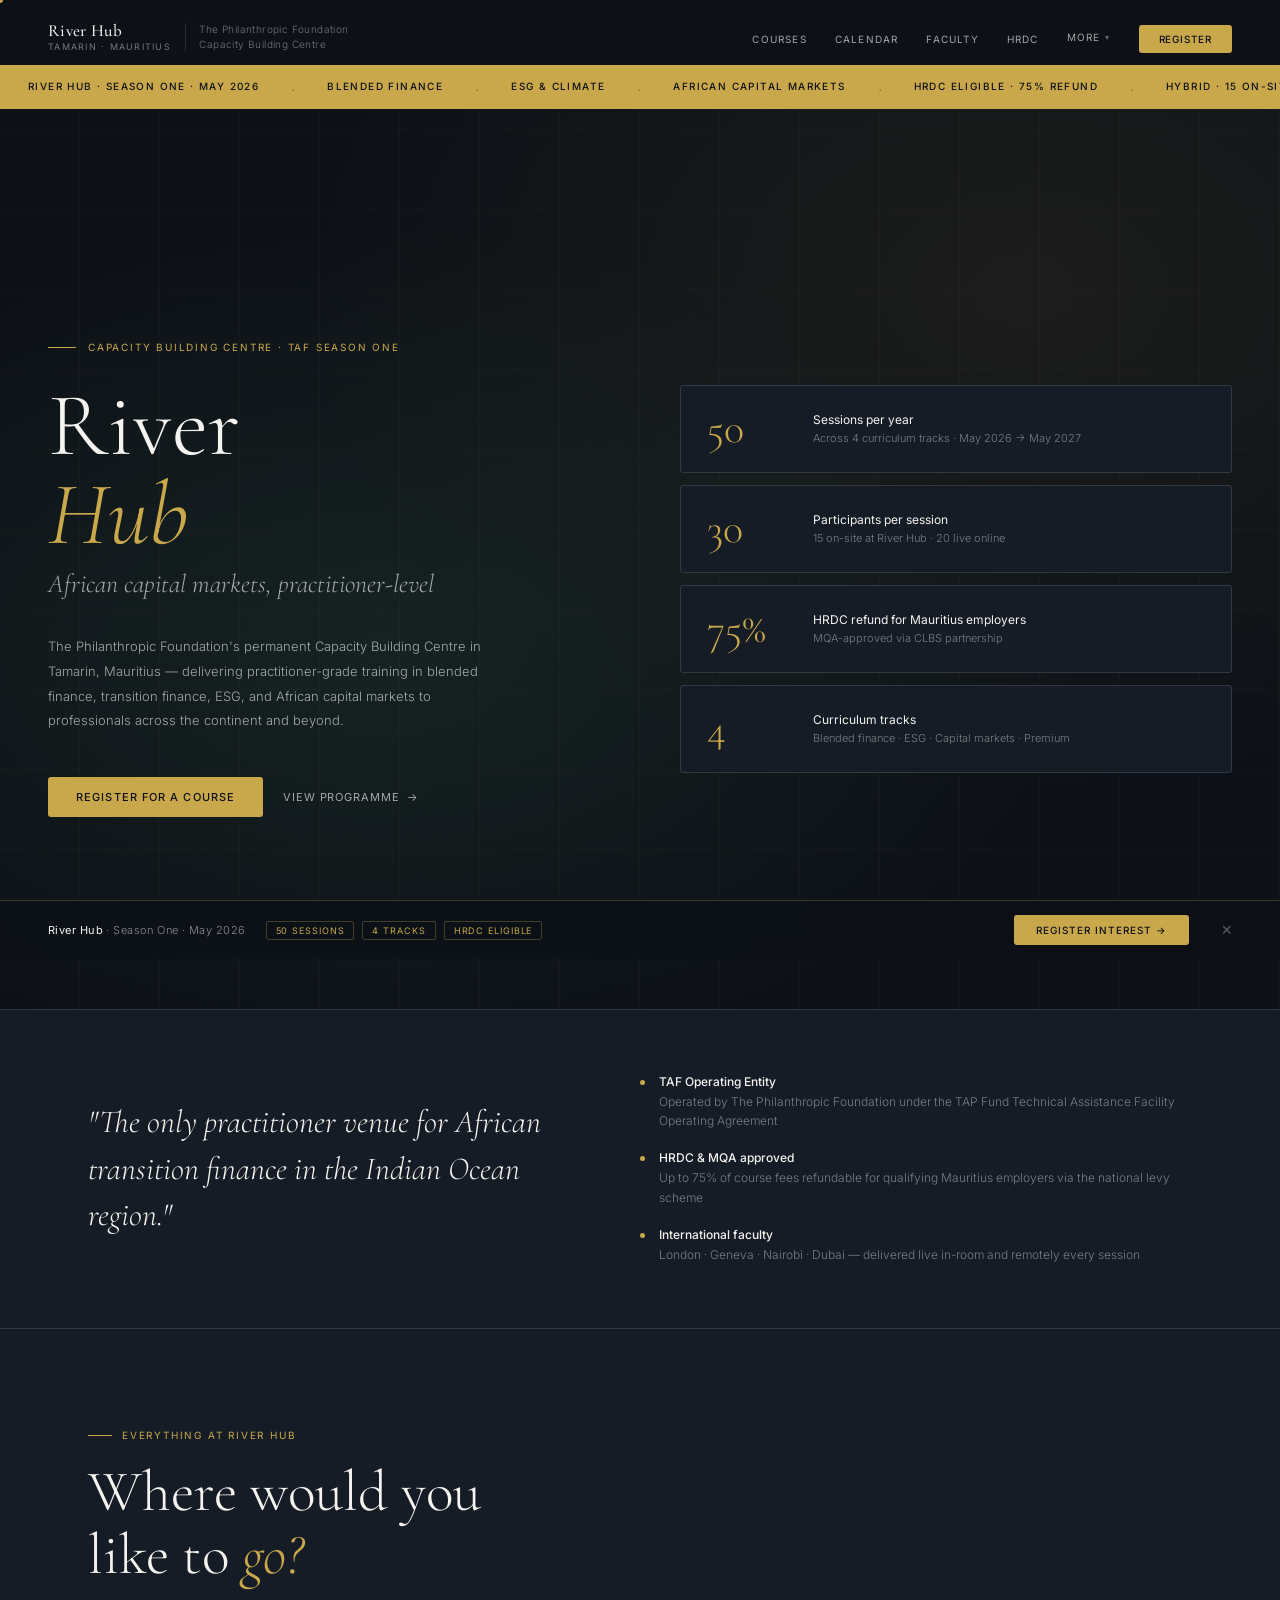
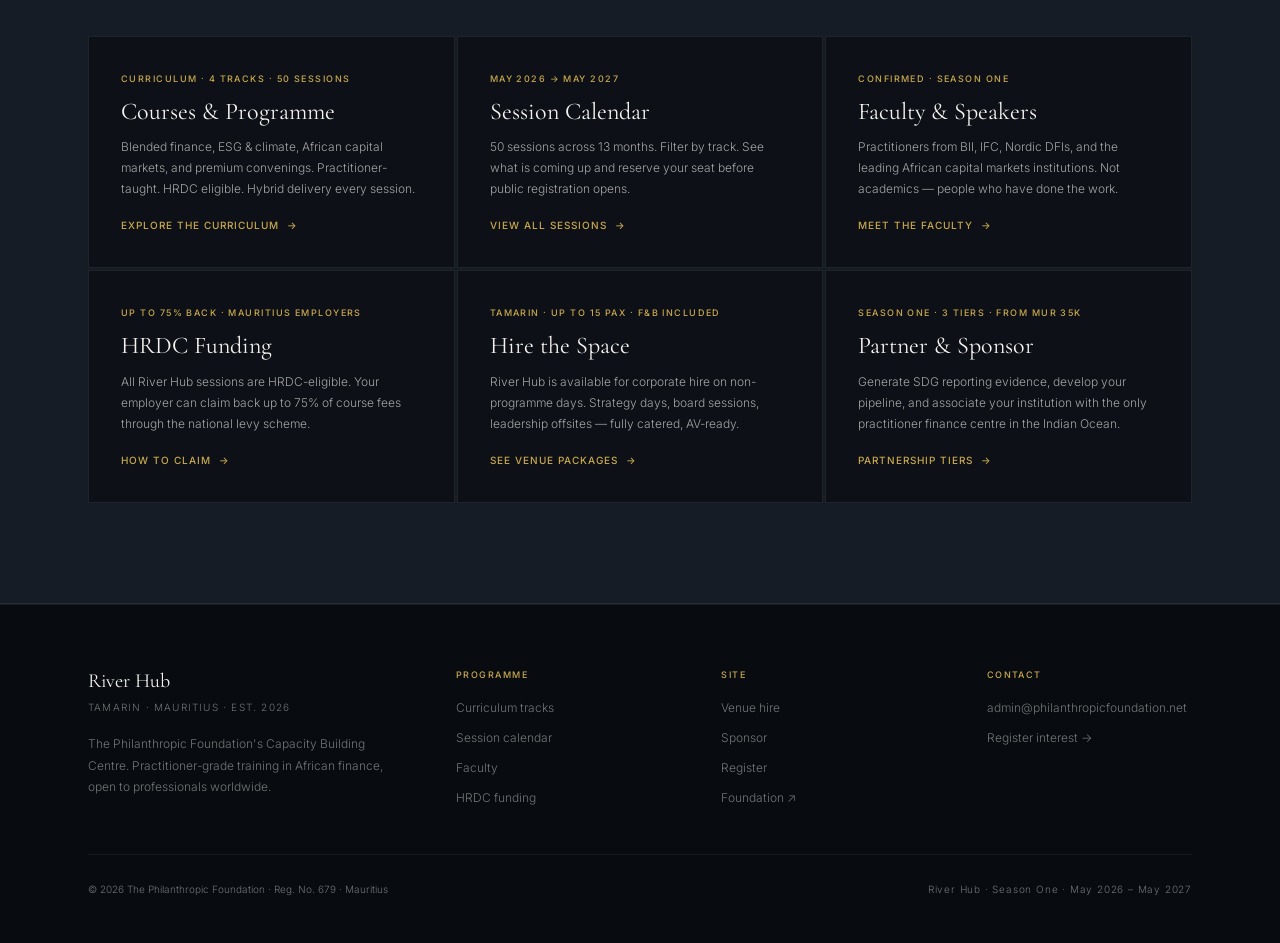
==== commit c242a8e7: "Multi-page site" ====
--- a/index.html
+++ b/index.html
@@ -1,10 +1,11 @@
 <!DOCTYPE html>
-<html lang="en">
+<html lang="en" dir="ltr">
 <head>
-<meta charset="UTF-8"><meta name="viewport" content="width=device-width, initial-scale=1.0">
-<title>Session Calendar · River Hub</title>
-<meta name="description" content="50 sessions across Season One — May 2026 to May 2027. Filter by track and reserve your place.">
-<link rel="canonical" href="https://riverhub.africa/calendar/">
+<meta charset="UTF-8">
+<meta name="viewport" content="width=device-width, initial-scale=1.0">
+<title>River Hub · Capacity Building Centre · Tamarin, Mauritius</title>
+<meta name="description" content="River Hub is the Philanthropic Foundation's permanent Capacity Building Centre in Tamarin, Mauritius — delivering practitioner-grade training in blended finance, ESG, and African capital markets.">
+<link rel="canonical" href="https://riverhub.africa/">
 <link rel="icon" type="image/svg+xml" href="data:image/svg+xml,<svg xmlns='http://www.w3.org/2000/svg' viewBox='0 0 32 32'><rect width='32' height='32' fill='%230d1117'/><text x='50%25' y='55%25' font-family='serif' font-size='18' fill='%23c9a84c' text-anchor='middle' dominant-baseline='middle'>R</text></svg>">
 <meta name="theme-color" content="#0d1117">
 <link rel="preconnect" href="https://fonts.googleapis.com">
@@ -12,256 +13,256 @@
 <link href="https://fonts.googleapis.com/css2?family=Cormorant+Garamond:ital,wght@0,300;0,400;0,500;0,600;1,300;1,400;1,500&family=Inter:wght@300;400;500&display=swap" rel="stylesheet">
 <link rel="stylesheet" href="/assets/main.css">
 <style>
-.cal-filters{display:flex;gap:8px;flex-wrap:wrap;margin-top:44px;margin-bottom:32px}
-.cal-filter{background:transparent;border:.5px solid var(--border-lg);color:var(--muted-lg);font-family:'Inter',sans-serif;font-size:10px;font-weight:400;letter-spacing:.1em;text-transform:uppercase;padding:8px 18px;cursor:none;border-radius:var(--radius);transition:all .2s}
-.cal-filter:hover{border-color:var(--gold);color:var(--white)}
-.cal-filter.active{border-color:var(--gold);color:var(--bg);background:var(--gold);font-weight:500}
-.cal-filter.active.f-ta{background:#3d8a62;border-color:#3d8a62;color:#fff}
-.cal-filter.active.f-tb{background:var(--gold);border-color:var(--gold);color:var(--bg)}
-.cal-filter.active.f-tc{background:#5a7fa0;border-color:#5a7fa0;color:#fff}
-.cal-filter.active.f-td{background:#7a6a9a;border-color:#7a6a9a;color:#fff}
-.cal-month-label{display:flex;align-items:baseline;gap:10px;padding:18px 0 10px;border-top:.5px solid var(--border)}
-.cal-month-label:first-child{border-top:none}
-.cal-month-name{font-family:'Cormorant Garamond',serif;font-size:22px;font-weight:300;color:var(--white);min-width:56px}
-.cal-month-yr{font-size:9px;font-weight:300;color:var(--muted);letter-spacing:.12em;text-transform:uppercase}
-.cal-month-badge{font-size:8px;font-weight:500;color:var(--gold);letter-spacing:.14em;text-transform:uppercase;border:.5px solid var(--gold);padding:2px 7px;border-radius:2px;margin-left:4px}
-.cal-row{display:grid;grid-template-columns:72px 1fr auto;align-items:center;gap:20px;padding:13px 18px;background:var(--bg-card);border:.5px solid var(--border);border-left:2px solid transparent;transition:background .2s,border-color .2s;cursor:none}
-.cal-row:hover{background:var(--bg-mid);border-color:var(--border-lg)}
-.cal-row.ta{border-left-color:#3d8a62}.cal-row.tb{border-left-color:var(--gold)}.cal-row.tc{border-left-color:#5a7fa0}.cal-row.td{border-left-color:#7a6a9a}
-.cal-row.launch{background:rgba(201,168,76,.07);border-left-color:var(--gold)}
-.cal-row.circuit{background:rgba(61,138,98,.07);border-left-color:#3d8a62}
-.cal-row.hidden{display:none}
-.cal-code{font-size:9px;font-weight:500;letter-spacing:.1em;text-transform:uppercase;color:var(--muted);white-space:nowrap}
-.cal-row.ta .cal-code{color:#3d8a62}.cal-row.tb .cal-code{color:var(--gold)}.cal-row.tc .cal-code{color:#5a7fa0}.cal-row.td .cal-code{color:#9a8aba}
-.cal-name{font-size:13px;font-weight:300;color:var(--white);line-height:1.35}
-.cal-name-badge{display:inline-block;font-size:8px;font-weight:500;letter-spacing:.1em;text-transform:uppercase;background:rgba(201,168,76,.15);color:var(--gold);padding:2px 6px;border-radius:2px;margin-left:8px;vertical-align:middle}
-.cal-name-badge.green{background:rgba(61,138,98,.2);color:#5ec490}
-.cal-seats{font-size:9px;font-weight:500;letter-spacing:.08em;text-transform:uppercase;padding:3px 8px;border-radius:2px;white-space:nowrap;flex-shrink:0}
-.cal-seats-low{background:rgba(192,57,43,.15);color:#e07070;border:.5px solid rgba(192,57,43,.3)}
-.cal-seats-med{background:rgba(201,168,76,.1);color:var(--gold);border:.5px solid rgba(201,168,76,.25)}
-.cal-cta{font-size:10px;font-weight:400;color:var(--muted);letter-spacing:.08em;text-decoration:none;text-transform:uppercase;white-space:nowrap;transition:color .2s;opacity:0}
-.cal-row:hover .cal-cta{opacity:1;color:var(--gold)}
-.cal-empty{display:none;text-align:center;padding:60px 0;font-size:13px;color:var(--muted);font-style:italic}
-.cal-empty.visible{display:block}
-@media(max-width:600px){.cal-row{grid-template-columns:52px 1fr auto;gap:8px;padding:10px 12px}.cal-code{font-size:8px}.cal-name{font-size:12px}.cal-seats{display:none}}
+.hero{min-height:100vh;display:flex;flex-direction:column;justify-content:center;padding:140px 48px 100px;position:relative;overflow:hidden}
+.hero-overlay{position:absolute;inset:0;z-index:1;background:linear-gradient(105deg,rgba(13,17,23,.88) 0%,rgba(13,17,23,.60) 45%,rgba(13,17,23,.18) 100%)}
+.hero-bg{position:absolute;inset:0;background:radial-gradient(ellipse at 30% 60%,rgba(42,74,58,.3) 0%,transparent 55%),radial-gradient(ellipse at 80% 20%,rgba(201,168,76,.08) 0%,transparent 50%);z-index:2}
+.hero-grid-bg{position:absolute;inset:0;background-image:repeating-linear-gradient(0deg,transparent,transparent 79px,rgba(255,255,255,.018) 79px,rgba(255,255,255,.018) 80px),repeating-linear-gradient(90deg,transparent,transparent 79px,rgba(255,255,255,.018) 79px,rgba(255,255,255,.018) 80px);z-index:2}
+.hero-inner{position:relative;z-index:3;max-width:1200px;margin:0 auto;width:100%;display:grid;grid-template-columns:1fr 1fr;gap:80px;align-items:center}
+.hero-eyebrow{display:flex;align-items:center;gap:12px;font-size:10px;font-weight:400;color:var(--gold);letter-spacing:.18em;text-transform:uppercase;margin-bottom:28px}
+.hero-eyebrow::before{content:'';display:block;width:28px;height:.5px;background:var(--gold)}
+h1.hero-title{font-family:'Cormorant Garamond',serif;font-size:clamp(56px,7vw,96px);font-weight:300;line-height:1.0;color:var(--white);margin-bottom:6px}
+h1.hero-title em{font-style:italic;color:var(--gold)}
+.hero-subtitle{font-family:'Cormorant Garamond',serif;font-size:clamp(18px,2.2vw,26px);font-style:italic;font-weight:300;color:var(--muted-lg);margin-bottom:32px;line-height:1.4}
+.hero-desc{font-size:13px;font-weight:300;color:var(--muted-lg);line-height:1.9;max-width:460px;margin-bottom:44px}
+.hero-actions{display:flex;gap:20px;align-items:center}
+.stat-card{background:var(--bg-card);border:.5px solid var(--border-lg);border-radius:var(--radius);padding:22px 26px;display:grid;grid-template-columns:auto 1fr;gap:20px;align-items:center;transition:border-color .2s;text-decoration:none}
+.stat-card:hover{border-color:var(--gold)}
+.stat-num{font-family:'Cormorant Garamond',serif;font-size:42px;font-weight:300;color:var(--gold);line-height:1;min-width:86px}
+.stat-label{font-size:12px;font-weight:400;color:var(--white);margin-bottom:4px}
+.stat-sub{font-size:11px;font-weight:300;color:var(--muted)}
+.intro-band{background:var(--bg-card);border-top:.5px solid var(--border-lg);border-bottom:.5px solid var(--border-lg);padding:64px 0}
+.intro-grid{display:grid;grid-template-columns:1fr .5px 1fr;align-items:center}
+.intro-quote{font-family:'Cormorant Garamond',serif;font-size:clamp(22px,2.5vw,32px);font-weight:300;font-style:italic;color:var(--white);line-height:1.45;padding-right:64px}
+.intro-div{background:var(--border-lg);height:80px;margin:0 64px}
+.intro-meta{display:flex;flex-direction:column;gap:20px}
+.intro-item{display:flex;gap:14px}
+.intro-dot{width:5px;height:5px;border-radius:50%;background:var(--gold);flex-shrink:0;margin-top:6px}
+.intro-item-title{font-size:12px;font-weight:500;color:var(--white);margin-bottom:3px}
+.intro-item-text{font-size:12px;font-weight:300;color:var(--muted);line-height:1.6}
+.nav-cards{padding:100px 0;background:var(--bg-card);border-bottom:.5px solid var(--border)}
+.nav-cards-grid{display:grid;grid-template-columns:repeat(3,1fr);gap:2px;margin-top:48px}
+.nav-card{background:var(--bg);border:.5px solid var(--border);padding:36px 32px;text-decoration:none;display:block;position:relative;overflow:hidden;transition:border-color .25s,transform .25s}
+.nav-card:hover{border-color:var(--border-lg);transform:translateY(-2px)}
+.nav-card::after{content:'';position:absolute;top:0;left:0;width:2px;height:0;background:var(--gold);transition:height .4s ease}
+.nav-card:hover::after{height:100%}
+.nav-card-tag{font-size:9px;font-weight:500;color:var(--gold);letter-spacing:.16em;text-transform:uppercase;margin-bottom:14px}
+.nav-card-title{font-family:'Cormorant Garamond',serif;font-size:24px;font-weight:400;color:var(--white);margin-bottom:10px;line-height:1.2}
+.nav-card-desc{font-size:12px;font-weight:300;color:var(--muted-lg);line-height:1.75;margin-bottom:20px}
+.nav-card-cta{font-size:10px;font-weight:500;color:var(--gold);letter-spacing:.1em;text-transform:uppercase;display:flex;align-items:center;gap:8px;transition:gap .2s}
+.nav-card:hover .nav-card-cta{gap:14px}
+.nav-card-cta::after{content:'→'}
+@keyframes fadeUp{from{opacity:0;transform:translateY(24px)}to{opacity:1;transform:none}}
+.hero-inner .hero-left>*{animation:fadeUp .8s ease both}
+.hero-inner .hero-left>*:nth-child(1){animation-delay:.1s}
+.hero-inner .hero-left>*:nth-child(2){animation-delay:.22s}
+.hero-inner .hero-left>*:nth-child(3){animation-delay:.34s}
+.hero-inner .hero-left>*:nth-child(4){animation-delay:.46s}
+.hero-inner .hero-left>*:nth-child(5){animation-delay:.58s}
+.hero-inner .hero-right{animation:fadeUp .9s .4s ease both}
+@media(max-width:900px){
+  .hero{padding:120px 20px 80px}
+  .hero-inner{grid-template-columns:1fr;gap:48px}
+  .intro-grid{grid-template-columns:1fr;gap:32px}
+  .intro-div{display:none}
+  .intro-quote{padding-right:0}
+  .nav-cards-grid{grid-template-columns:1fr}
+}
 </style>
 </head>
 <body>
-<div id="cursor-dot"></div><div id="cursor-ring"></div>
+<div id="cursor-dot"></div>
+<div id="cursor-ring"></div>
+
+<!-- STICKY BAR -->
 <div id="sticky-bar">
   <div class="sticky-label"><strong>River Hub</strong> · Season One · May 2026</div>
-  <div class="sticky-pills"><span class="sticky-pill">50 sessions</span><span class="sticky-pill">HRDC eligible</span></div>
+  <div class="sticky-pills">
+    <span class="sticky-pill">50 sessions</span>
+    <span class="sticky-pill">4 tracks</span>
+    <span class="sticky-pill">HRDC eligible</span>
+  </div>
   <a href="/register/" class="sticky-cta">Register interest →</a>
   <button class="sticky-close" aria-label="Dismiss">×</button>
 </div>
+
+<!-- NAV -->
 <nav id="nav">
-  <a href="/" class="nav-logo"><div class="nav-logo-l"><span class="nav-logo-main">River Hub</span><span class="nav-logo-sub">Tamarin · Mauritius</span></div><div class="nav-logo-div"></div><span class="nav-logo-r">The Philanthropic Foundation<br>Capacity Building Centre</span></a>
+  <a href="/" class="nav-logo">
+    <div class="nav-logo-l">
+      <span class="nav-logo-main">River Hub</span>
+      <span class="nav-logo-sub">Tamarin · Mauritius</span>
+    </div>
+    <div class="nav-logo-div"></div>
+    <span class="nav-logo-r">The Philanthropic Foundation<br>Capacity Building Centre</span>
+  </a>
   <ul class="nav-links">
     <li><a href="/courses/">Courses</a></li>
     <li><a href="/calendar/">Calendar</a></li>
     <li><a href="/faculty/">Faculty</a></li>
     <li><a href="/hrdc/">HRDC</a></li>
-    <li class="nav-more" id="nav-more"><button class="nav-more-btn" onclick="toggleNavMore()">More <span>▾</span></button><div class="nav-dropdown"><a href="/venue/">Hire the space</a><a href="/sponsor/">Sponsor</a><a href="https://philanthropicfoundation.net" target="_blank">Foundation ↗</a></div></li>
+    <li class="nav-more" id="nav-more">
+      <button class="nav-more-btn" onclick="toggleNavMore()">More <span>▾</span></button>
+      <div class="nav-dropdown">
+        <a href="/venue/">Hire the space</a>
+        <a href="/sponsor/">Sponsor</a>
+        <a href="https://philanthropicfoundation.net" target="_blank">Foundation ↗</a>
+      </div>
+    </li>
     <li><a href="/register/" class="nav-cta">Register</a></li>
   </ul>
 </nav>
+
+<!-- TICKER -->
 <div style="padding-top:65px"></div>
-
-<div class="page-header">
-  <div class="page-header-grid"></div>
-  <div class="page-header-inner">
-    <div class="page-eyebrow">Season One · May 2026 – May 2027</div>
-    <h1 class="page-title">Session<br><em>Calendar</em></h1>
-    <p class="page-subtitle">50 sessions across 13 months. Filter by track to find what is right for you — hover any session to reserve your place.</p>
+<div class="ticker">
+  <div class="ticker-inner">
+    <span class="ticker-text">River Hub · Season One · May 2026</span><span class="ticker-dot">·</span>
+    <span class="ticker-text">Blended Finance</span><span class="ticker-dot">·</span>
+    <span class="ticker-text">ESG & Climate</span><span class="ticker-dot">·</span>
+    <span class="ticker-text">African Capital Markets</span><span class="ticker-dot">·</span>
+    <span class="ticker-text">HRDC Eligible · 75% Refund</span><span class="ticker-dot">·</span>
+    <span class="ticker-text">Hybrid · 15 On-Site · 20 Online</span><span class="ticker-dot">·</span>
+    <span class="ticker-text">The Philanthropic Foundation · Reg. No. 679</span><span class="ticker-dot">·</span>
+    <span class="ticker-text">River Hub · Season One · May 2026</span><span class="ticker-dot">·</span>
+    <span class="ticker-text">Blended Finance</span><span class="ticker-dot">·</span>
+    <span class="ticker-text">ESG & Climate</span><span class="ticker-dot">·</span>
+    <span class="ticker-text">African Capital Markets</span><span class="ticker-dot">·</span>
+    <span class="ticker-text">HRDC Eligible · 75% Refund</span><span class="ticker-dot">·</span>
+    <span class="ticker-text">Hybrid · 15 On-Site · 20 Online</span><span class="ticker-dot">·</span>
+    <span class="ticker-text">The Philanthropic Foundation · Reg. No. 679</span><span class="ticker-dot">·</span>
   </div>
 </div>
 
-<section style="padding:80px 0">
+<!-- HERO -->
+<section class="hero">
+  <div class="hero-overlay"></div>
+  <div class="hero-bg"></div>
+  <div class="hero-grid-bg"></div>
+  <div class="hero-inner">
+    <div class="hero-left">
+      <div class="hero-eyebrow">Capacity Building Centre · TAF Season One</div>
+      <h1 class="hero-title">River<br><em>Hub</em></h1>
+      <p class="hero-subtitle">African capital markets, practitioner-level</p>
+      <p class="hero-desc">The Philanthropic Foundation's permanent Capacity Building Centre in Tamarin, Mauritius — delivering practitioner-grade training in blended finance, transition finance, ESG, and African capital markets to professionals across the continent and beyond.</p>
+      <div class="hero-actions">
+        <a href="/register/" class="btn-primary">Register for a course</a>
+        <a href="/courses/" class="btn-ghost">View programme</a>
+      </div>
+    </div>
+    <div class="hero-right" style="display:flex;flex-direction:column;gap:12px">
+      <a href="/courses/" class="stat-card"><div class="stat-num">50</div><div><div class="stat-label">Sessions per year</div><div class="stat-sub">Across 4 curriculum tracks · May 2026 → May 2027</div></div></a>
+      <a href="/courses/" class="stat-card"><div class="stat-num">30</div><div><div class="stat-label">Participants per session</div><div class="stat-sub">15 on-site at River Hub · 20 live online</div></div></a>
+      <a href="/hrdc/" class="stat-card"><div class="stat-num">75%</div><div><div class="stat-label">HRDC refund for Mauritius employers</div><div class="stat-sub">MQA-approved via CLBS partnership</div></div></a>
+      <a href="/courses/" class="stat-card"><div class="stat-num">4</div><div><div class="stat-label">Curriculum tracks</div><div class="stat-sub">Blended finance · ESG · Capital markets · Premium</div></div></a>
+    </div>
+  </div>
+</section>
+
+<!-- INTRO BAND -->
+<div class="intro-band">
   <div class="container">
-    <div class="cal-filters reveal">
-      <button class="cal-filter f-all active" onclick="calFilter('all',this)">All tracks</button>
-      <button class="cal-filter f-ta" onclick="calFilter('ta',this)">Track A · Blended Finance</button>
-      <button class="cal-filter f-tb" onclick="calFilter('tb',this)">Track B · ESG &amp; Climate</button>
-      <button class="cal-filter f-tc" onclick="calFilter('tc',this)">Track C · Capital Markets</button>
-      <button class="cal-filter f-td" onclick="calFilter('td',this)">Track D · Premium Convenings</button>
-    </div>
-    <div id="cal-list" class="reveal" style="transition-delay:.06s">
-
-      <!-- MAY 2026 -->
-      <div class="cal-month-group">
-        <div class="cal-month-label"><span class="cal-month-name">May</span><span class="cal-month-yr">2026</span><span class="cal-month-badge">Launch</span></div>
-        <div style="display:flex;flex-direction:column;gap:1px">
-          <div class="cal-row launch ta" data-track="ta"><div class="cal-code">A1</div><div class="cal-name">Blended finance fundamentals<span class="cal-name-badge">Launch session</span></div><div style="display:flex;align-items:center;gap:12px;margin-left:auto"><span class="cal-seats cal-seats-low">4 seats left</span><a href="/register/" class="cal-cta">Register →</a></div></div>
-          <div class="cal-row tb" data-track="tb"><div class="cal-code">B1</div><div class="cal-name">ESG for African investments</div><div style="display:flex;align-items:center;gap:12px;margin-left:auto"><span class="cal-seats cal-seats-low">6 seats left</span><a href="/register/" class="cal-cta">Register →</a></div></div>
-          <div class="cal-row tc" data-track="tc"><div class="cal-code">C1</div><div class="cal-name">African capital markets</div><div style="display:flex;align-items:center;gap:12px;margin-left:auto"><span class="cal-seats cal-seats-med">12 seats left</span><a href="/register/" class="cal-cta">Register →</a></div></div>
-        </div>
-      </div>
-
-      <!-- JUN 2026 -->
-      <div class="cal-month-group">
-        <div class="cal-month-label"><span class="cal-month-name">Jun</span><span class="cal-month-yr">2026</span></div>
-        <div style="display:flex;flex-direction:column;gap:1px">
-          <div class="cal-row ta" data-track="ta"><div class="cal-code">A2</div><div class="cal-name">How to raise from DFIs</div><div style="display:flex;align-items:center;gap:12px;margin-left:auto"><span class="cal-seats cal-seats-med">8 seats left</span><a href="/register/" class="cal-cta">Register →</a></div></div>
-          <div class="cal-row tb" data-track="tb"><div class="cal-code">B2</div><div class="cal-name">EU Green Taxonomy</div><a href="/register/" class="cal-cta">Register →</a></div>
-          <div class="cal-row tc" data-track="tc"><div class="cal-code">C2</div><div class="cal-name">Corporate governance</div><a href="/register/" class="cal-cta">Register →</a></div>
-          <div class="cal-row td" data-track="td"><div class="cal-code">D2</div><div class="cal-name">DFI deal clinic<span class="cal-name-badge">Cohort 1</span></div><div style="display:flex;align-items:center;gap:12px;margin-left:auto"><span class="cal-seats cal-seats-low">5 seats left</span><a href="/register/" class="cal-cta">Register →</a></div></div>
-        </div>
-      </div>
-
-      <!-- JUL 2026 -->
-      <div class="cal-month-group">
-        <div class="cal-month-label"><span class="cal-month-name">Jul</span><span class="cal-month-yr">2026</span></div>
-        <div style="display:flex;flex-direction:column;gap:1px">
-          <div class="cal-row ta" data-track="ta"><div class="cal-code">A3</div><div class="cal-name">Project preparation & bankability</div><a href="/register/" class="cal-cta">Register →</a></div>
-          <div class="cal-row tb" data-track="tb"><div class="cal-code">B3</div><div class="cal-name">Transition finance</div><a href="/register/" class="cal-cta">Register →</a></div>
-          <div class="cal-row tc" data-track="tc"><div class="cal-code">C3</div><div class="cal-name">Impact measurement</div><a href="/register/" class="cal-cta">Register →</a></div>
-          <div class="cal-row td" data-track="td"><div class="cal-code">D1</div><div class="cal-name">LP–GP dialogue · Round 1</div><a href="/register/" class="cal-cta">Register →</a></div>
-        </div>
-      </div>
-
-      <!-- AUG 2026 -->
-      <div class="cal-month-group">
-        <div class="cal-month-label"><span class="cal-month-name">Aug</span><span class="cal-month-yr">2026</span></div>
-        <div style="display:flex;flex-direction:column;gap:1px">
-          <div class="cal-row ta" data-track="ta"><div class="cal-code">A1</div><div class="cal-name">Blended finance fundamentals<span class="cal-name-badge">Cohort 2</span></div><a href="/register/" class="cal-cta">Register →</a></div>
-          <div class="cal-row tb" data-track="tb"><div class="cal-code">B1</div><div class="cal-name">ESG for African investments<span class="cal-name-badge">Cohort 2</span></div><a href="/register/" class="cal-cta">Register →</a></div>
-          <div class="cal-row tc" data-track="tc"><div class="cal-code">C1</div><div class="cal-name">African capital markets<span class="cal-name-badge">Cohort 2</span></div><a href="/register/" class="cal-cta">Register →</a></div>
-          <div class="cal-row ta" data-track="ta"><div class="cal-code">A4</div><div class="cal-name">Mauritius as an IFC gateway to Africa</div><a href="/register/" class="cal-cta">Register →</a></div>
-        </div>
-      </div>
-
-      <!-- SEP 2026 -->
-      <div class="cal-month-group">
-        <div class="cal-month-label"><span class="cal-month-name">Sep</span><span class="cal-month-yr">2026</span></div>
-        <div style="display:flex;flex-direction:column;gap:1px">
-          <div class="cal-row ta" data-track="ta"><div class="cal-code">A2</div><div class="cal-name">How to raise from DFIs<span class="cal-name-badge">Cohort 2</span></div><a href="/register/" class="cal-cta">Register →</a></div>
-          <div class="cal-row tb" data-track="tb"><div class="cal-code">B4</div><div class="cal-name">Climate risk & TCFD</div><a href="/register/" class="cal-cta">Register →</a></div>
-          <div class="cal-row tc" data-track="tc"><div class="cal-code">C4</div><div class="cal-name">Private equity & VC</div><a href="/register/" class="cal-cta">Register →</a></div>
-          <div class="cal-row td" data-track="td"><div class="cal-code">D2</div><div class="cal-name">DFI deal clinic<span class="cal-name-badge">Cohort 2</span></div><a href="/register/" class="cal-cta">Register →</a></div>
-        </div>
-      </div>
-
-      <!-- OCT 2026 -->
-      <div class="cal-month-group">
-        <div class="cal-month-label"><span class="cal-month-name">Oct</span><span class="cal-month-yr">2026</span></div>
-        <div style="display:flex;flex-direction:column;gap:1px">
-          <div class="cal-row ta" data-track="ta"><div class="cal-code">A3</div><div class="cal-name">Project preparation<span class="cal-name-badge">Cohort 2</span></div><a href="/register/" class="cal-cta">Register →</a></div>
-          <div class="cal-row tb" data-track="tb"><div class="cal-code">B2</div><div class="cal-name">EU Green Taxonomy<span class="cal-name-badge">Cohort 2</span></div><a href="/register/" class="cal-cta">Register →</a></div>
-          <div class="cal-row tc" data-track="tc"><div class="cal-code">C5</div><div class="cal-name">Sovereign & sub-sovereign debt</div><a href="/register/" class="cal-cta">Register →</a></div>
-          <div class="cal-row td" data-track="td"><div class="cal-code">D3</div><div class="cal-name">African Circuit pre-session</div><a href="/register/" class="cal-cta">Register →</a></div>
-        </div>
-      </div>
-
-      <!-- NOV 2026 -->
-      <div class="cal-month-group">
-        <div class="cal-month-label"><span class="cal-month-name">Nov</span><span class="cal-month-yr">2026</span><span class="cal-month-badge" style="border-color:#3d8a62;color:#5ec490">Circuit week</span></div>
-        <div style="display:flex;flex-direction:column;gap:1px">
-          <div class="cal-row circuit td" data-track="td"><div class="cal-code">D1</div><div class="cal-name">LP–GP dialogue · Circuit edition<span class="cal-name-badge green">African Circuit</span></div><a href="/register/" class="cal-cta">Register →</a></div>
-          <div class="cal-row ta" data-track="ta"><div class="cal-code">A4</div><div class="cal-name">Mauritius IFC gateway<span class="cal-name-badge">Cohort 2</span></div><a href="/register/" class="cal-cta">Register →</a></div>
-          <div class="cal-row tb" data-track="tb"><div class="cal-code">B3</div><div class="cal-name">Transition finance<span class="cal-name-badge">Cohort 2</span></div><a href="/register/" class="cal-cta">Register →</a></div>
-          <div class="cal-row tc" data-track="tc"><div class="cal-code">C2</div><div class="cal-name">Corporate governance<span class="cal-name-badge">Cohort 2</span></div><a href="/register/" class="cal-cta">Register →</a></div>
-        </div>
-      </div>
-
-      <!-- DEC 2026 -->
-      <div class="cal-month-group">
-        <div class="cal-month-label"><span class="cal-month-name">Dec</span><span class="cal-month-yr">2026</span></div>
-        <div style="display:flex;flex-direction:column;gap:1px">
-          <div class="cal-row ta" data-track="ta"><div class="cal-code">A1</div><div class="cal-name">Blended finance fundamentals<span class="cal-name-badge">Cohort 3</span></div><a href="/register/" class="cal-cta">Register →</a></div>
-          <div class="cal-row tb" data-track="tb"><div class="cal-code">B4</div><div class="cal-name">Climate risk & TCFD<span class="cal-name-badge">Cohort 2</span></div><a href="/register/" class="cal-cta">Register →</a></div>
-          <div class="cal-row td" data-track="td"><div class="cal-code">D4</div><div class="cal-name">Year-end investor briefing</div><a href="/register/" class="cal-cta">Register →</a></div>
-        </div>
-      </div>
-
-      <!-- JAN 2027 -->
-      <div class="cal-month-group">
-        <div class="cal-month-label"><span class="cal-month-name">Jan</span><span class="cal-month-yr">2027</span></div>
-        <div style="display:flex;flex-direction:column;gap:1px">
-          <div class="cal-row ta" data-track="ta"><div class="cal-code">A2</div><div class="cal-name">How to raise from DFIs<span class="cal-name-badge">Cohort 3</span></div><a href="/register/" class="cal-cta">Register →</a></div>
-          <div class="cal-row tb" data-track="tb"><div class="cal-code">B1</div><div class="cal-name">ESG for African investments<span class="cal-name-badge">Cohort 3</span></div><a href="/register/" class="cal-cta">Register →</a></div>
-          <div class="cal-row tc" data-track="tc"><div class="cal-code">C3</div><div class="cal-name">Impact measurement<span class="cal-name-badge">Cohort 2</span></div><a href="/register/" class="cal-cta">Register →</a></div>
-          <div class="cal-row td" data-track="td"><div class="cal-code">D2</div><div class="cal-name">DFI deal clinic<span class="cal-name-badge">Cohort 3</span></div><a href="/register/" class="cal-cta">Register →</a></div>
-        </div>
-      </div>
-
-      <!-- FEB 2027 -->
-      <div class="cal-month-group">
-        <div class="cal-month-label"><span class="cal-month-name">Feb</span><span class="cal-month-yr">2027</span></div>
-        <div style="display:flex;flex-direction:column;gap:1px">
-          <div class="cal-row ta" data-track="ta"><div class="cal-code">A5</div><div class="cal-name">Structuring African investment funds</div><a href="/register/" class="cal-cta">Register →</a></div>
-          <div class="cal-row tb" data-track="tb"><div class="cal-code">B2</div><div class="cal-name">EU Green Taxonomy<span class="cal-name-badge">Cohort 3</span></div><a href="/register/" class="cal-cta">Register →</a></div>
-          <div class="cal-row tc" data-track="tc"><div class="cal-code">C4</div><div class="cal-name">Private equity & VC<span class="cal-name-badge">Cohort 2</span></div><a href="/register/" class="cal-cta">Register →</a></div>
-          <div class="cal-row tc" data-track="tc"><div class="cal-code">C6</div><div class="cal-name">Trade finance & African supply chains</div><a href="/register/" class="cal-cta">Register →</a></div>
-        </div>
-      </div>
-
-      <!-- MAR 2027 -->
-      <div class="cal-month-group">
-        <div class="cal-month-label"><span class="cal-month-name">Mar</span><span class="cal-month-yr">2027</span></div>
-        <div style="display:flex;flex-direction:column;gap:1px">
-          <div class="cal-row ta" data-track="ta"><div class="cal-code">A3</div><div class="cal-name">Project preparation<span class="cal-name-badge">Cohort 3</span></div><a href="/register/" class="cal-cta">Register →</a></div>
-          <div class="cal-row tb" data-track="tb"><div class="cal-code">B5</div><div class="cal-name">Nature, biodiversity & TNFD</div><a href="/register/" class="cal-cta">Register →</a></div>
-          <div class="cal-row tc" data-track="tc"><div class="cal-code">C5</div><div class="cal-name">Sovereign debt<span class="cal-name-badge">Cohort 2</span></div><a href="/register/" class="cal-cta">Register →</a></div>
-          <div class="cal-row td" data-track="td"><div class="cal-code">D1</div><div class="cal-name">LP–GP dialogue · Round 3</div><a href="/register/" class="cal-cta">Register →</a></div>
-        </div>
-      </div>
-
-      <!-- APR 2027 -->
-      <div class="cal-month-group">
-        <div class="cal-month-label"><span class="cal-month-name">Apr</span><span class="cal-month-yr">2027</span></div>
-        <div style="display:flex;flex-direction:column;gap:1px">
-          <div class="cal-row ta" data-track="ta"><div class="cal-code">A5</div><div class="cal-name">Structuring African funds<span class="cal-name-badge">Cohort 2</span></div><a href="/register/" class="cal-cta">Register →</a></div>
-          <div class="cal-row tb" data-track="tb"><div class="cal-code">B3</div><div class="cal-name">Transition finance<span class="cal-name-badge">Cohort 3</span></div><a href="/register/" class="cal-cta">Register →</a></div>
-          <div class="cal-row tc" data-track="tc"><div class="cal-code">C6</div><div class="cal-name">Trade finance<span class="cal-name-badge">Cohort 2</span></div><a href="/register/" class="cal-cta">Register →</a></div>
-          <div class="cal-row td" data-track="td"><div class="cal-code">D2</div><div class="cal-name">DFI deal clinic<span class="cal-name-badge">Cohort 4</span></div><a href="/register/" class="cal-cta">Register →</a></div>
-        </div>
-      </div>
-
-      <!-- MAY 2027 -->
-      <div class="cal-month-group">
-        <div class="cal-month-label"><span class="cal-month-name">May</span><span class="cal-month-yr">2027</span><span class="cal-month-badge">Year 1 close</span></div>
-        <div style="display:flex;flex-direction:column;gap:1px">
-          <div class="cal-row launch ta" data-track="ta"><div class="cal-code">A1</div><div class="cal-name">Blended finance fundamentals<span class="cal-name-badge">Year 2 opens</span></div><a href="/register/" class="cal-cta">Register →</a></div>
-          <div class="cal-row tb" data-track="tb"><div class="cal-code">B5</div><div class="cal-name">Nature & biodiversity<span class="cal-name-badge">Cohort 2</span></div><a href="/register/" class="cal-cta">Register →</a></div>
-          <div class="cal-row tc" data-track="tc"><div class="cal-code">C4</div><div class="cal-name">Private equity & VC<span class="cal-name-badge">Cohort 3</span></div><a href="/register/" class="cal-cta">Register →</a></div>
-          <div class="cal-row td" data-track="td"><div class="cal-code">D1</div><div class="cal-name">LP–GP dialogue · Year 1 close</div><a href="/register/" class="cal-cta">Register →</a></div>
-        </div>
-      </div>
-
-      <div class="cal-empty" id="cal-empty">No sessions match this filter.</div>
+    <div class="intro-grid">
+      <p class="intro-quote">"The only practitioner venue for African transition finance in the Indian Ocean region."</p>
+      <div class="intro-div"></div>
+      <div class="intro-meta">
+        <div class="intro-item"><div class="intro-dot"></div><div><div class="intro-item-title">TAF Operating Entity</div><div class="intro-item-text">Operated by The Philanthropic Foundation under the TAP Fund Technical Assistance Facility Operating Agreement</div></div></div>
+        <div class="intro-item"><div class="intro-dot"></div><div><div class="intro-item-title">HRDC & MQA approved</div><div class="intro-item-text">Up to 75% of course fees refundable for qualifying Mauritius employers via the national levy scheme</div></div></div>
+        <div class="intro-item"><div class="intro-dot"></div><div><div class="intro-item-title">International faculty</div><div class="intro-item-text">London · Geneva · Nairobi · Dubai — delivered live in-room and remotely every session</div></div></div>
+      </div>
+    </div>
+  </div>
+</div>
+
+<!-- NAV CARDS -->
+<section class="nav-cards">
+  <div class="container">
+    <div class="reveal">
+      <div class="section-tag">Everything at River Hub</div>
+      <h2 class="section-title">Where would you<br>like to <em>go?</em></h2>
+    </div>
+    <div class="nav-cards-grid reveal" style="transition-delay:.08s">
+      <a href="/courses/" class="nav-card">
+        <div class="nav-card-tag">Curriculum · 4 tracks · 50 sessions</div>
+        <div class="nav-card-title">Courses & Programme</div>
+        <div class="nav-card-desc">Blended finance, ESG & climate, African capital markets, and premium convenings. Practitioner-taught. HRDC eligible. Hybrid delivery every session.</div>
+        <div class="nav-card-cta">Explore the curriculum</div>
+      </a>
+      <a href="/calendar/" class="nav-card">
+        <div class="nav-card-tag">May 2026 → May 2027</div>
+        <div class="nav-card-title">Session Calendar</div>
+        <div class="nav-card-desc">50 sessions across 13 months. Filter by track. See what is coming up and reserve your seat before public registration opens.</div>
+        <div class="nav-card-cta">View all sessions</div>
+      </a>
+      <a href="/faculty/" class="nav-card">
+        <div class="nav-card-tag">Confirmed · Season One</div>
+        <div class="nav-card-title">Faculty & Speakers</div>
+        <div class="nav-card-desc">Practitioners from BII, IFC, Nordic DFIs, and the leading African capital markets institutions. Not academics — people who have done the work.</div>
+        <div class="nav-card-cta">Meet the faculty</div>
+      </a>
+      <a href="/hrdc/" class="nav-card">
+        <div class="nav-card-tag">Up to 75% back · Mauritius employers</div>
+        <div class="nav-card-title">HRDC Funding</div>
+        <div class="nav-card-desc">All River Hub sessions are HRDC-eligible. Your employer can claim back up to 75% of course fees through the national levy scheme.</div>
+        <div class="nav-card-cta">How to claim</div>
+      </a>
+      <a href="/venue/" class="nav-card">
+        <div class="nav-card-tag">Tamarin · Up to 15 pax · F&B included</div>
+        <div class="nav-card-title">Hire the Space</div>
+        <div class="nav-card-desc">River Hub is available for corporate hire on non-programme days. Strategy days, board sessions, leadership offsites — fully catered, AV-ready.</div>
+        <div class="nav-card-cta">See venue packages</div>
+      </a>
+      <a href="/sponsor/" class="nav-card">
+        <div class="nav-card-tag">Season One · 3 tiers · From MUR 35k</div>
+        <div class="nav-card-title">Partner & Sponsor</div>
+        <div class="nav-card-desc">Generate SDG reporting evidence, develop your pipeline, and associate your institution with the only practitioner finance centre in the Indian Ocean.</div>
+        <div class="nav-card-cta">Partnership tiers</div>
+      </a>
     </div>
   </div>
 </section>
 
+<!-- FOOTER -->
 <footer>
   <div class="container">
     <div class="footer-grid">
-      <div><div class="footer-name">River Hub</div><div class="footer-sub">Tamarin · Mauritius · Est. 2026</div><p class="footer-desc">The Philanthropic Foundation's Capacity Building Centre.</p></div>
-      <div><div class="footer-col-title">Programme</div><ul class="footer-links"><li><a href="/courses/">Curriculum tracks</a></li><li><a href="/calendar/">Session calendar</a></li><li><a href="/faculty/">Faculty</a></li><li><a href="/hrdc/">HRDC funding</a></li></ul></div>
-      <div><div class="footer-col-title">Site</div><ul class="footer-links"><li><a href="/venue/">Venue hire</a></li><li><a href="/sponsor/">Sponsor</a></li><li><a href="/register/">Register</a></li></ul></div>
-      <div><div class="footer-col-title">Contact</div><ul class="footer-links"><li><a href="mailto:admin@philanthropicfoundation.net">admin@philanthropicfoundation.net</a></li></ul></div>
-    </div>
-    <div class="footer-bottom"><div class="footer-copy">© 2026 The Philanthropic Foundation · Reg. No. 679 · Mauritius</div><div class="footer-season">River Hub · Season One</div></div>
+      <div>
+        <div class="footer-name">River Hub</div>
+        <div class="footer-sub">Tamarin · Mauritius · Est. 2026</div>
+        <p class="footer-desc">The Philanthropic Foundation's Capacity Building Centre. Practitioner-grade training in African finance, open to professionals worldwide.</p>
+      </div>
+      <div>
+        <div class="footer-col-title">Programme</div>
+        <ul class="footer-links">
+          <li><a href="/courses/">Curriculum tracks</a></li>
+          <li><a href="/calendar/">Session calendar</a></li>
+          <li><a href="/faculty/">Faculty</a></li>
+          <li><a href="/hrdc/">HRDC funding</a></li>
+        </ul>
+      </div>
+      <div>
+        <div class="footer-col-title">Site</div>
+        <ul class="footer-links">
+          <li><a href="/venue/">Venue hire</a></li>
+          <li><a href="/sponsor/">Sponsor</a></li>
+          <li><a href="/register/">Register</a></li>
+          <li><a href="https://philanthropicfoundation.net" target="_blank">Foundation ↗</a></li>
+        </ul>
+      </div>
+      <div>
+        <div class="footer-col-title">Contact</div>
+        <ul class="footer-links">
+          <li><a href="mailto:admin@philanthropicfoundation.net">admin@philanthropicfoundation.net</a></li>
+          <li><a href="/register/">Register interest →</a></li>
+        </ul>
+      </div>
+    </div>
+    <div class="footer-bottom">
+      <div class="footer-copy">© 2026 The Philanthropic Foundation · Reg. No. 679 · Mauritius</div>
+      <div class="footer-season">River Hub · Season One · May 2026 – May 2027</div>
+    </div>
   </div>
 </footer>
+
 <script src="/assets/main.js"></script>
-<script>
-function calFilter(track, btn) {
-  document.querySelectorAll('.cal-filter').forEach(b => b.classList.remove('active'));
-  btn.classList.add('active');
-  const rows = document.querySelectorAll('.cal-row');
-  let any = false;
-  rows.forEach(r => {
-    const show = track === 'all' || r.dataset.track === track;
-    r.classList.toggle('hidden', !show);
-    if (show) any = true;
-  });
-  document.querySelectorAll('.cal-month-group').forEach(g => {
-    const visible = [...g.querySelectorAll('.cal-row')].some(r => !r.classList.contains('hidden'));
-    g.style.display = visible ? '' : 'none';
-  });
-  document.getElementById('cal-empty').classList.toggle('visible', !any);
-}
-</script>
 </body>
 </html>
--- a/assets/main.css
+++ b/assets/main.css
@@ -0,0 +1,113 @@
+:root{--bg:#0d1117;--bg-card:#161c26;--bg-mid:#1c2433;--border:rgba(255,255,255,0.08);--border-lg:rgba(255,255,255,0.12);--gold:#c9a84c;--gold-lt:#e0c27a;--white:#f5f3ef;--muted:rgba(245,243,239,0.45);--muted-lg:rgba(245,243,239,0.65);--radius:3px}
+*,*::before,*::after{box-sizing:border-box;margin:0;padding:0}
+html{scroll-behavior:smooth}
+body{font-family:'Inter',sans-serif;background:var(--bg);color:var(--white);font-weight:300;overflow-x:hidden;cursor:none}
+a,button,[role="button"]{cursor:none}
+#cursor-ring{width:36px;height:36px;border:2px solid var(--gold);border-radius:50%;position:fixed;top:0;left:0;pointer-events:none;z-index:9999;transform:translate(-50%,-50%);transition:width .25s,height .25s,border-color .25s,background .25s,opacity .25s;opacity:0}
+#cursor-dot{width:6px;height:6px;background:var(--gold);border-radius:50%;position:fixed;top:0;left:0;pointer-events:none;z-index:9999;transform:translate(-50%,-50%);transition:width .15s,height .15s,background .15s}
+#cursor-ring.hover{width:56px;height:56px;border-color:#3d8a62;background:rgba(61,138,98,.08)}
+#cursor-dot.hover{width:4px;height:4px;background:#3d8a62}
+
+/* NAV */
+nav{position:fixed;top:0;left:0;right:0;z-index:200;display:flex;align-items:center;justify-content:space-between;padding:22px 48px;transition:background .35s,padding .25s,border-bottom .35s}
+nav.scrolled{background:rgba(13,17,23,.94);backdrop-filter:blur(16px);padding:14px 48px;border-bottom:.5px solid var(--border-lg)}
+.nav-logo{display:flex;align-items:center;gap:14px;text-decoration:none}
+.nav-logo-div{width:.5px;height:28px;background:var(--border-lg)}
+.nav-logo-l{display:flex;flex-direction:column;gap:2px}
+.nav-logo-main{font-family:'Cormorant Garamond',serif;font-size:17px;font-weight:500;color:var(--white);letter-spacing:.02em;line-height:1}
+.nav-logo-sub{font-size:9px;font-weight:400;color:var(--muted);letter-spacing:.14em;text-transform:uppercase}
+.nav-logo-r{font-size:10px;color:var(--muted);font-weight:300;letter-spacing:.04em;line-height:1.5}
+.nav-links{display:flex;align-items:center;gap:28px;list-style:none}
+.nav-links a{font-size:10px;font-weight:400;color:var(--muted-lg);text-decoration:none;letter-spacing:.12em;text-transform:uppercase;transition:color .2s}
+.nav-links a:hover{color:var(--white)}
+.nav-links a.active{color:var(--white)}
+.nav-cta{background:var(--gold)!important;color:var(--bg)!important;padding:8px 20px;border-radius:var(--radius);font-weight:500!important;transition:background .2s!important;letter-spacing:.08em!important}
+.nav-cta:hover{background:var(--gold-lt)!important}
+.nav-more{position:relative}
+.nav-more-btn{font-size:10px;font-weight:400;color:var(--muted-lg);text-decoration:none;letter-spacing:.12em;text-transform:uppercase;transition:color .2s;background:none;border:none;font-family:'Inter',sans-serif;cursor:none;display:flex;align-items:center;gap:5px;padding:0}
+.nav-more-btn:hover{color:var(--white)}
+.nav-more-btn span{font-size:8px;opacity:.6}
+.nav-dropdown{position:absolute;top:calc(100% + 16px);right:0;background:rgba(13,17,23,0.97);backdrop-filter:blur(16px);border:.5px solid var(--border-lg);padding:8px 0;min-width:160px;opacity:0;pointer-events:none;transform:translateY(-6px);transition:opacity .2s,transform .2s;z-index:999}
+.nav-more.open .nav-dropdown{opacity:1;pointer-events:all;transform:translateY(0)}
+.nav-dropdown a{display:block;font-size:10px;font-weight:400;color:var(--muted-lg);text-decoration:none;letter-spacing:.1em;text-transform:uppercase;padding:10px 18px;transition:color .15s,background .15s}
+.nav-dropdown a:hover{color:var(--white);background:rgba(255,255,255,0.04)}
+
+/* TICKER */
+.ticker{background:var(--gold);padding:9px 0;overflow:hidden;white-space:nowrap}
+.ticker-inner{display:inline-flex;animation:ticker 32s linear infinite}
+.ticker-text{font-size:10px;font-weight:500;color:var(--bg);letter-spacing:.14em;text-transform:uppercase;padding:0 28px}
+.ticker-dot{color:rgba(13,17,23,.35);padding:0 4px}
+@keyframes ticker{0%{transform:translateX(0)}100%{transform:translateX(-50%)}}
+
+/* PAGE HEADER */
+.page-header{padding:160px 0 80px;position:relative;overflow:hidden;border-bottom:.5px solid var(--border)}
+.page-header::before{content:'';position:absolute;inset:0;background:radial-gradient(ellipse at 20% 60%,rgba(42,74,58,.25) 0%,transparent 55%),radial-gradient(ellipse at 80% 20%,rgba(201,168,76,.07) 0%,transparent 50%)}
+.page-header-grid{position:absolute;inset:0;background-image:repeating-linear-gradient(0deg,transparent,transparent 79px,rgba(255,255,255,.018) 79px,rgba(255,255,255,.018) 80px),repeating-linear-gradient(90deg,transparent,transparent 79px,rgba(255,255,255,.018) 79px,rgba(255,255,255,.018) 80px)}
+.page-header-inner{position:relative;z-index:1;max-width:1200px;margin:0 auto;padding:0 48px}
+.page-eyebrow{display:flex;align-items:center;gap:12px;font-size:10px;font-weight:400;color:var(--gold);letter-spacing:.18em;text-transform:uppercase;margin-bottom:24px}
+.page-eyebrow::before{content:'';display:block;width:28px;height:.5px;background:var(--gold)}
+.page-title{font-family:'Cormorant Garamond',serif;font-size:clamp(52px,7vw,88px);font-weight:300;line-height:1.0;color:var(--white);margin-bottom:16px}
+.page-title em{font-style:italic;color:var(--gold)}
+.page-subtitle{font-size:14px;font-weight:300;color:var(--muted-lg);line-height:1.8;max-width:560px}
+
+/* CONTAINER */
+.container{max-width:1200px;margin:0 auto;padding:0 48px}
+
+/* SHARED COMPONENTS */
+.section-tag{display:flex;align-items:center;gap:10px;font-size:10px;font-weight:400;color:var(--gold);letter-spacing:.18em;text-transform:uppercase;margin-bottom:20px}
+.section-tag::before{content:'';display:block;width:24px;height:.5px;background:var(--gold)}
+.section-title{font-family:'Cormorant Garamond',serif;font-size:clamp(36px,4.5vw,58px);font-weight:300;color:var(--white);line-height:1.1;margin-bottom:20px}
+.section-title em{font-style:italic;color:var(--gold)}
+.section-body{font-size:13px;font-weight:300;color:var(--muted-lg);line-height:1.9;margin-bottom:14px}
+.reveal{opacity:0;transform:translateY(22px);transition:opacity .7s ease,transform .7s ease}
+.reveal.visible{opacity:1;transform:none}
+.btn-primary{background:var(--gold);color:var(--bg);border:none;padding:13px 28px;font-family:'Inter',sans-serif;font-size:11px;font-weight:500;letter-spacing:.1em;text-transform:uppercase;cursor:none;text-decoration:none;border-radius:var(--radius);transition:background .2s,transform .15s;display:inline-block}
+.btn-primary:hover{background:var(--gold-lt);transform:translateY(-1px)}
+.btn-ghost{color:var(--muted-lg);font-size:11px;font-weight:400;letter-spacing:.08em;text-decoration:none;text-transform:uppercase;display:flex;align-items:center;gap:8px;transition:color .2s,gap .2s;width:fit-content}
+.btn-ghost:hover{color:var(--white);gap:14px}
+.btn-ghost::after{content:'→'}
+
+/* BADGE */
+.badge{font-size:9px;font-weight:500;padding:2px 7px;border-radius:2px;letter-spacing:.1em;text-transform:uppercase}
+.b-taf{background:rgba(61,138,98,.18);color:#6ec493;border:.5px solid rgba(61,138,98,.3)}
+.b-hrdc{background:rgba(201,168,76,.12);color:var(--gold-lt);border:.5px solid rgba(201,168,76,.25)}
+.b-premium{background:rgba(110,90,138,.15);color:#b09fd4;border:.5px solid rgba(110,90,138,.3)}
+
+/* FOOTER */
+footer{background:#080c11;border-top:.5px solid rgba(255,255,255,0.06);padding:64px 0 48px}
+.footer-grid{display:grid;grid-template-columns:1.5fr 1fr 1fr 1fr;gap:60px;margin-bottom:48px}
+.footer-name{font-family:'Cormorant Garamond',serif;font-size:20px;font-weight:400;color:var(--white);margin-bottom:8px}
+.footer-sub{font-size:10px;color:var(--muted);letter-spacing:.12em;text-transform:uppercase;margin-bottom:20px}
+.footer-desc{font-size:12px;color:var(--muted);line-height:1.8}
+.footer-col-title{font-size:9px;font-weight:500;color:var(--gold);letter-spacing:.16em;text-transform:uppercase;margin-bottom:16px}
+.footer-links{list-style:none;display:flex;flex-direction:column;gap:10px}
+.footer-links a{font-size:12px;color:var(--muted);text-decoration:none;transition:color .2s}
+.footer-links a:hover{color:var(--white)}
+.footer-bottom{border-top:.5px solid rgba(255,255,255,0.06);padding-top:28px;display:flex;justify-content:space-between;align-items:center;flex-wrap:wrap;gap:12px}
+.footer-copy{font-size:10px;color:var(--muted)}
+.footer-season{font-size:10px;color:var(--muted);letter-spacing:.08em}
+
+/* STICKY BAR */
+#sticky-bar{position:fixed;bottom:0;left:0;right:0;z-index:300;background:rgba(13,17,23,0.96);backdrop-filter:blur(16px);border-top:.5px solid rgba(201,168,76,0.25);padding:14px 48px;display:flex;align-items:center;justify-content:space-between;transform:translateY(100%);transition:transform .4s cubic-bezier(.22,1,.36,1);gap:20px}
+#sticky-bar.visible{transform:translateY(0)}
+.sticky-label{font-size:11px;font-weight:300;color:rgba(245,243,239,.55);letter-spacing:.04em;white-space:nowrap}
+.sticky-label strong{color:var(--white);font-weight:400}
+.sticky-pills{display:flex;align-items:center;gap:8px;flex:1}
+.sticky-pill{font-size:9px;font-weight:400;color:var(--gold);letter-spacing:.1em;text-transform:uppercase;border:.5px solid rgba(201,168,76,0.3);padding:3px 9px;border-radius:2px;white-space:nowrap}
+.sticky-cta{background:var(--gold);color:var(--bg);border:none;padding:9px 22px;font-family:'Inter',sans-serif;font-size:10px;font-weight:500;letter-spacing:.1em;text-transform:uppercase;cursor:none;border-radius:var(--radius);transition:background .2s;white-space:nowrap;text-decoration:none;flex-shrink:0}
+.sticky-cta:hover{background:var(--gold-lt)}
+.sticky-close{background:none;border:none;color:rgba(245,243,239,.35);font-size:18px;cursor:none;padding:0 0 0 12px;line-height:1;flex-shrink:0;transition:color .2s}
+.sticky-close:hover{color:rgba(245,243,239,.7)}
+
+/* RESPONSIVE */
+@media(max-width:900px){
+  nav{padding:16px 20px}.nav-links{display:none}
+  .container{padding:0 20px}
+  .page-header-inner{padding:0 20px}
+  .footer-grid{grid-template-columns:1fr 1fr;gap:36px}
+  #sticky-bar{padding:12px 16px;flex-wrap:wrap}
+  .sticky-pills{display:none}
+}
+@media(max-width:480px){
+  .footer-grid{grid-template-columns:1fr}
+}
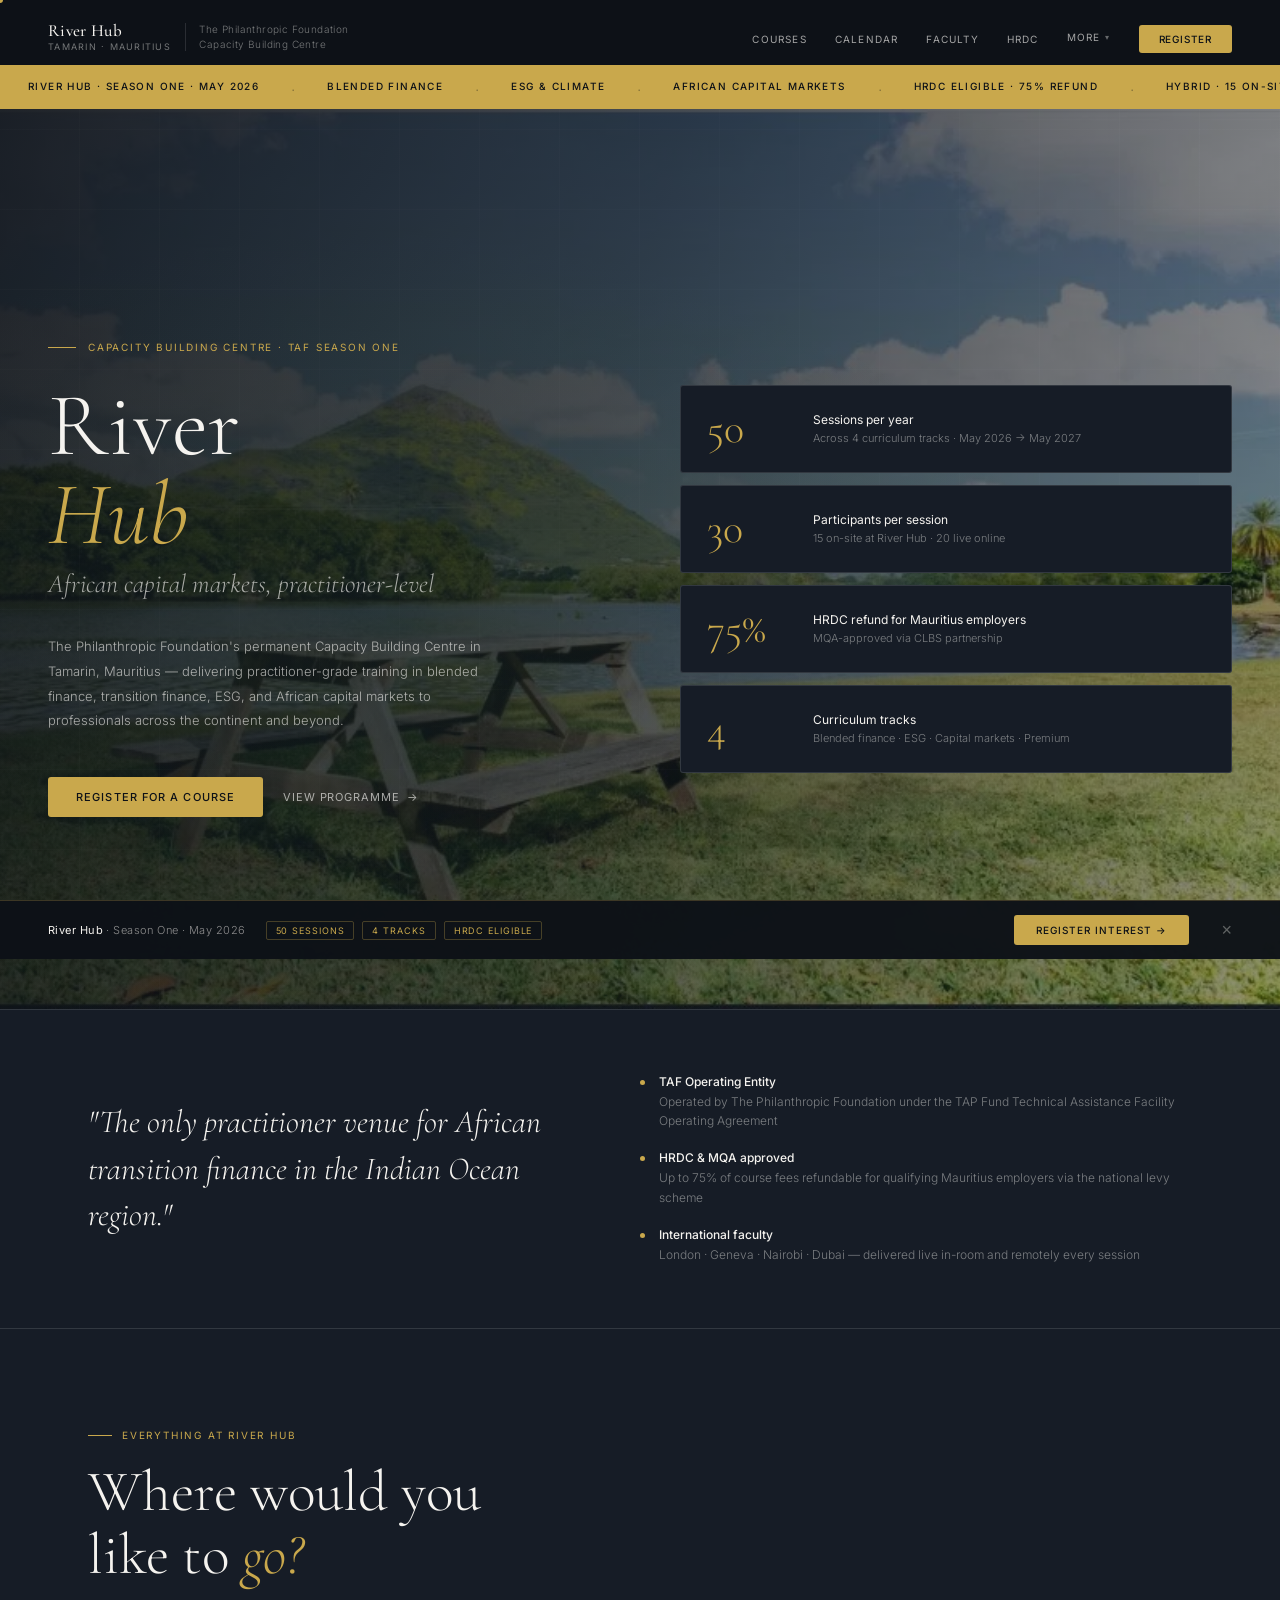
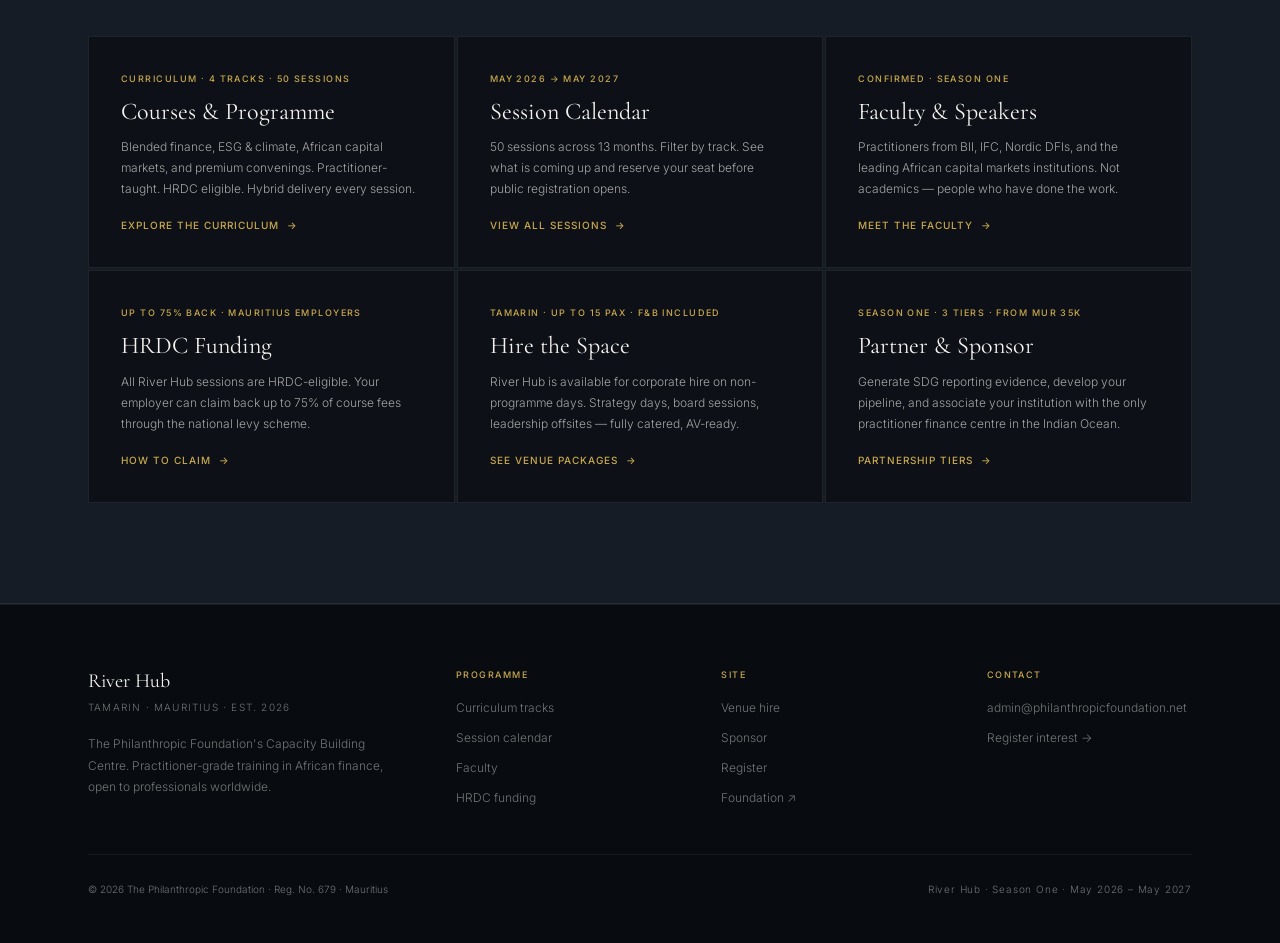
==== commit 19823ba1: "Update hero section styles and add hero photo" ====
--- a/index.html
+++ b/index.html
@@ -14,9 +14,10 @@
 <link rel="stylesheet" href="/assets/main.css">
 <style>
 .hero{min-height:100vh;display:flex;flex-direction:column;justify-content:center;padding:140px 48px 100px;position:relative;overflow:hidden}
-.hero-overlay{position:absolute;inset:0;z-index:1;background:linear-gradient(105deg,rgba(13,17,23,.88) 0%,rgba(13,17,23,.60) 45%,rgba(13,17,23,.18) 100%)}
-.hero-bg{position:absolute;inset:0;background:radial-gradient(ellipse at 30% 60%,rgba(42,74,58,.3) 0%,transparent 55%),radial-gradient(ellipse at 80% 20%,rgba(201,168,76,.08) 0%,transparent 50%);z-index:2}
-.hero-grid-bg{position:absolute;inset:0;background-image:repeating-linear-gradient(0deg,transparent,transparent 79px,rgba(255,255,255,.018) 79px,rgba(255,255,255,.018) 80px),repeating-linear-gradient(90deg,transparent,transparent 79px,rgba(255,255,255,.018) 79px,rgba(255,255,255,.018) 80px);z-index:2}
+.hero-photo{position:absolute;inset:0;background:url('/hero.jpg') center center/cover no-repeat;z-index:0}
+.hero-overlay{position:absolute;inset:0;z-index:1;background:linear-gradient(105deg,rgba(13,17,23,.92) 0%,rgba(13,17,23,.75) 45%,rgba(13,17,23,.45) 100%)}
+.hero-bg{position:absolute;inset:0;background:radial-gradient(ellipse at 30% 60%,rgba(42,74,58,.2) 0%,transparent 55%);z-index:2}
+.hero-grid-bg{position:absolute;inset:0;background-image:repeating-linear-gradient(0deg,transparent,transparent 79px,rgba(255,255,255,.012) 79px,rgba(255,255,255,.012) 80px),repeating-linear-gradient(90deg,transparent,transparent 79px,rgba(255,255,255,.012) 79px,rgba(255,255,255,.012) 80px);z-index:2}
 .hero-inner{position:relative;z-index:3;max-width:1200px;margin:0 auto;width:100%;display:grid;grid-template-columns:1fr 1fr;gap:80px;align-items:center}
 .hero-eyebrow{display:flex;align-items:center;gap:12px;font-size:10px;font-weight:400;color:var(--gold);letter-spacing:.18em;text-transform:uppercase;margin-bottom:28px}
 .hero-eyebrow::before{content:'';display:block;width:28px;height:.5px;background:var(--gold)}
@@ -135,6 +136,7 @@
 
 <!-- HERO -->
 <section class="hero">
+  <div class="hero-photo"></div>
   <div class="hero-overlay"></div>
   <div class="hero-bg"></div>
   <div class="hero-grid-bg"></div>
@@ -266,3 +268,4 @@
 <script src="/assets/main.js"></script>
 </body>
 </html>
+
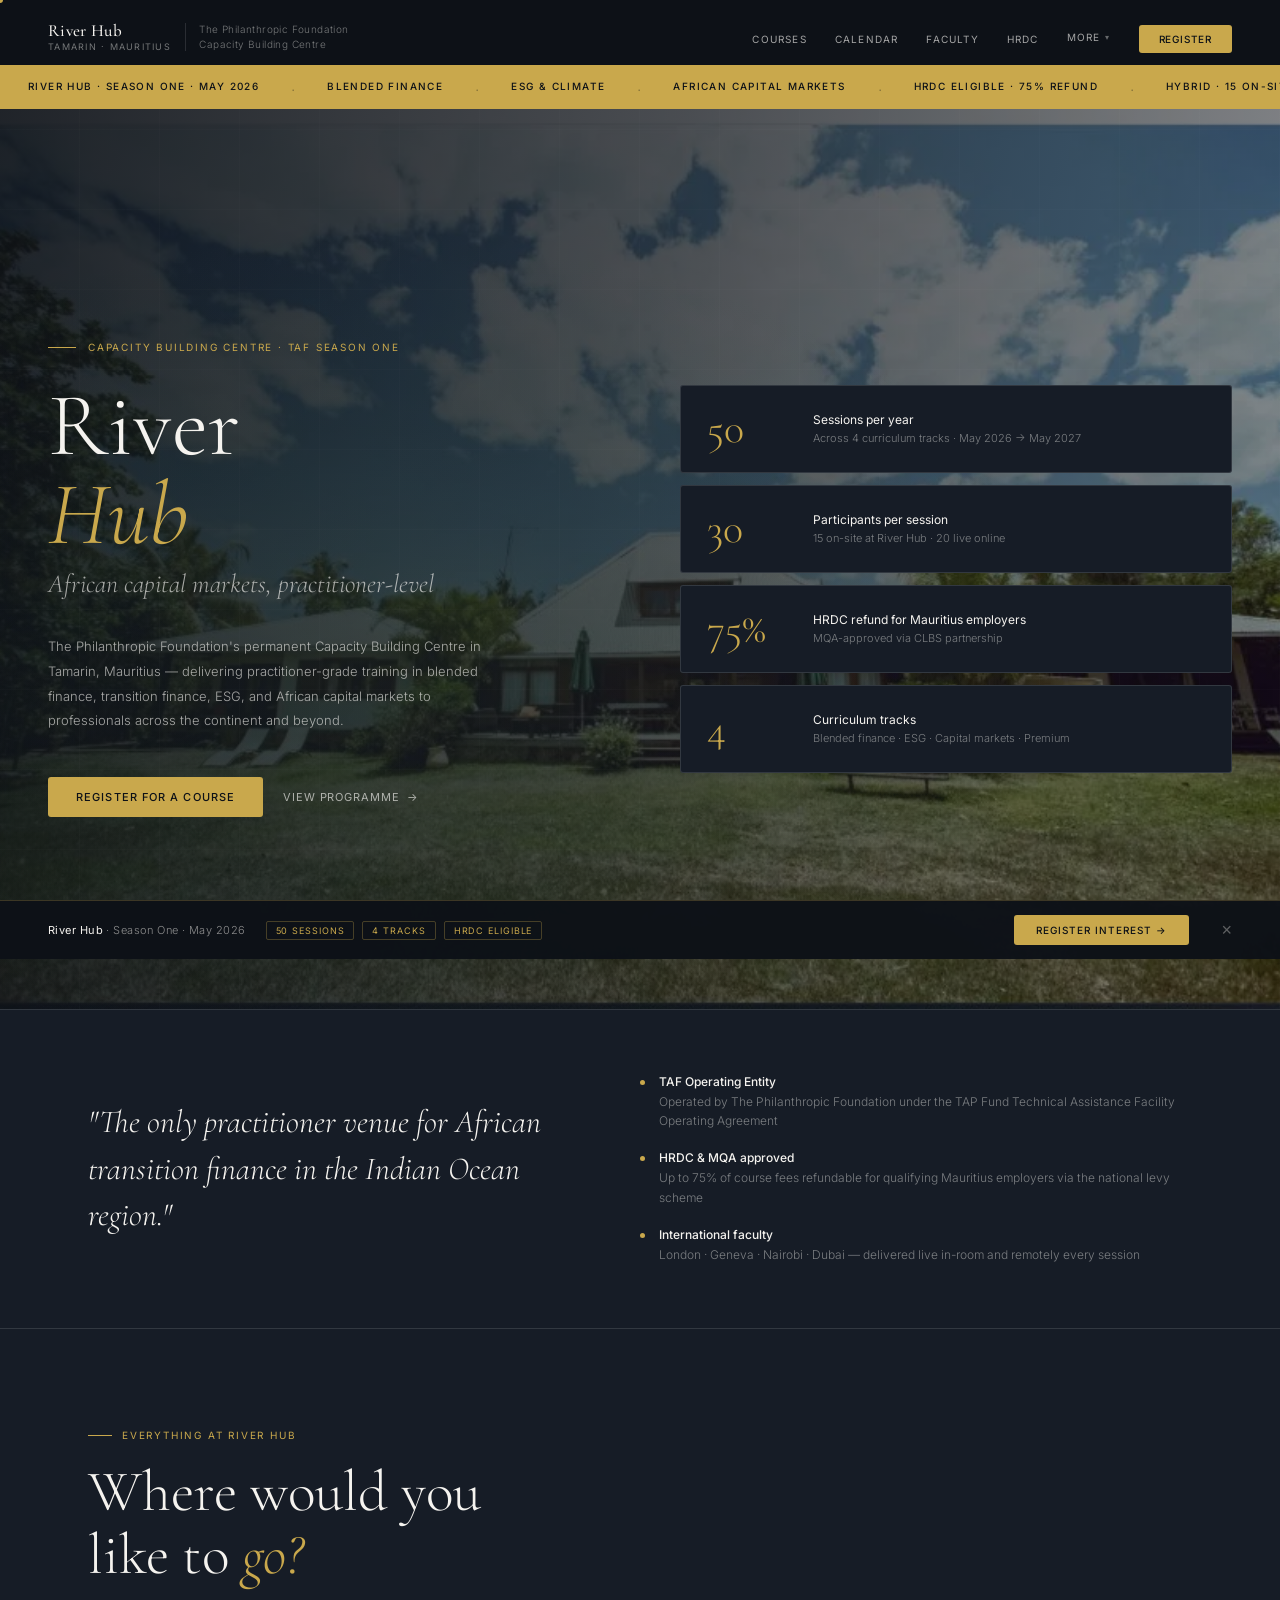
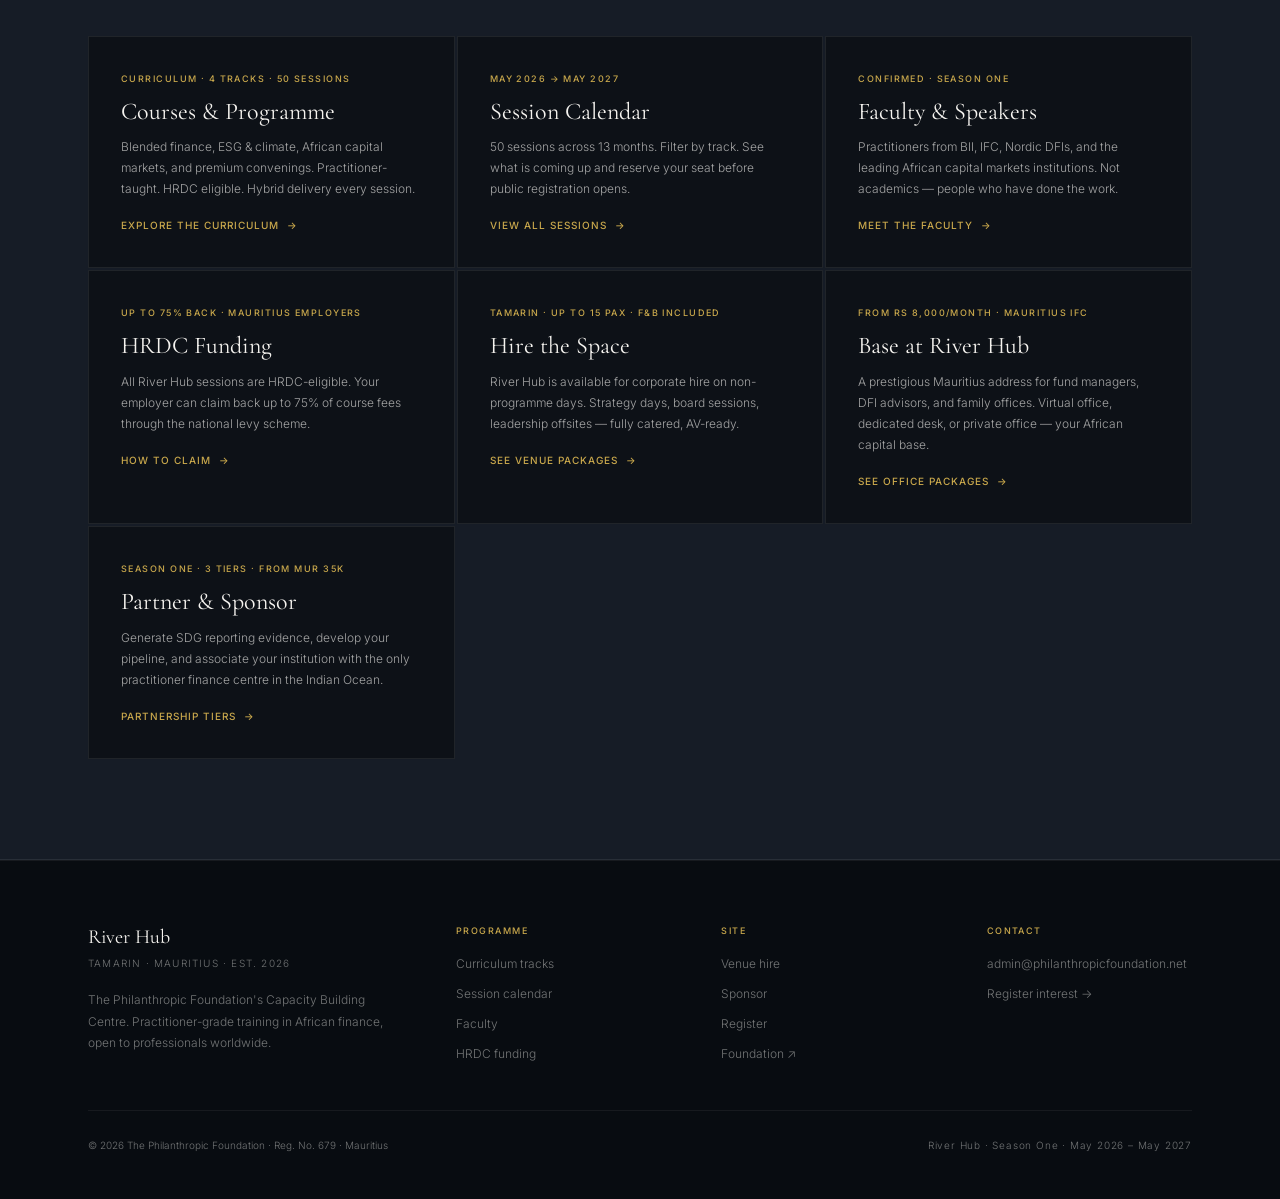
==== commit 152dba5c: "Add Base to nav and footer" ====
--- a/index.html
+++ b/index.html
@@ -14,7 +14,7 @@
 <link rel="stylesheet" href="/assets/main.css">
 <style>
 .hero{min-height:100vh;display:flex;flex-direction:column;justify-content:center;padding:140px 48px 100px;position:relative;overflow:hidden}
-.hero-photo{position:absolute;inset:0;background:url('/hero.jpg') center center/cover no-repeat;z-index:0}
+.hero-photo{position:absolute;inset:0;background:url('/building.jpg') center center/cover no-repeat;z-index:0}
 .hero-overlay{position:absolute;inset:0;z-index:1;background:linear-gradient(105deg,rgba(13,17,23,.92) 0%,rgba(13,17,23,.75) 45%,rgba(13,17,23,.45) 100%)}
 .hero-bg{position:absolute;inset:0;background:radial-gradient(ellipse at 30% 60%,rgba(42,74,58,.2) 0%,transparent 55%);z-index:2}
 .hero-grid-bg{position:absolute;inset:0;background-image:repeating-linear-gradient(0deg,transparent,transparent 79px,rgba(255,255,255,.012) 79px,rgba(255,255,255,.012) 80px),repeating-linear-gradient(90deg,transparent,transparent 79px,rgba(255,255,255,.012) 79px,rgba(255,255,255,.012) 80px);z-index:2}
@@ -213,6 +213,12 @@
         <div class="nav-card-desc">River Hub is available for corporate hire on non-programme days. Strategy days, board sessions, leadership offsites — fully catered, AV-ready.</div>
         <div class="nav-card-cta">See venue packages</div>
       </a>
+      <a href="/base/" class="nav-card">
+        <div class="nav-card-tag">From Rs 8,000/month · Mauritius IFC</div>
+        <div class="nav-card-title">Base at River Hub</div>
+        <div class="nav-card-desc">A prestigious Mauritius address for fund managers, DFI advisors, and family offices. Virtual office, dedicated desk, or private office — your African capital base.</div>
+        <div class="nav-card-cta">See office packages</div>
+      </a>
       <a href="/sponsor/" class="nav-card">
         <div class="nav-card-tag">Season One · 3 tiers · From MUR 35k</div>
         <div class="nav-card-title">Partner & Sponsor</div>
@@ -268,4 +274,3 @@
 <script src="/assets/main.js"></script>
 </body>
 </html>
-
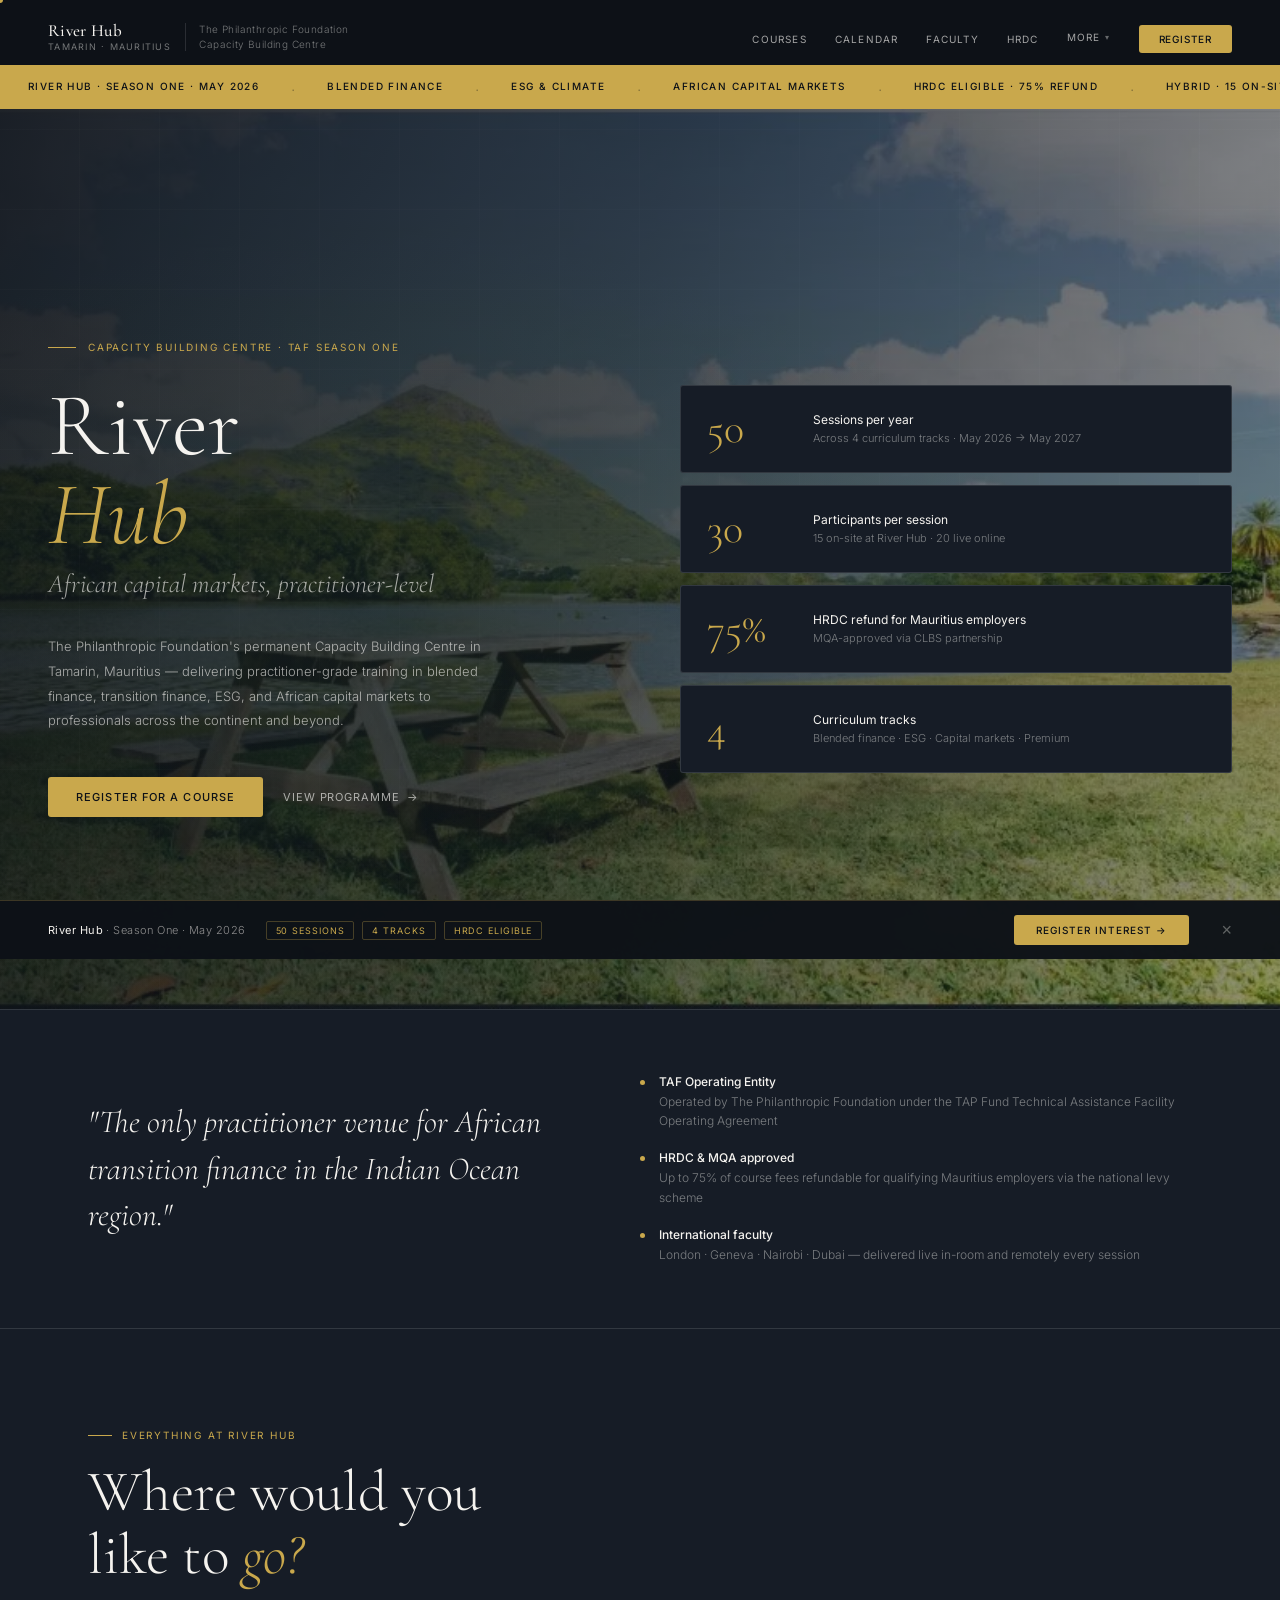
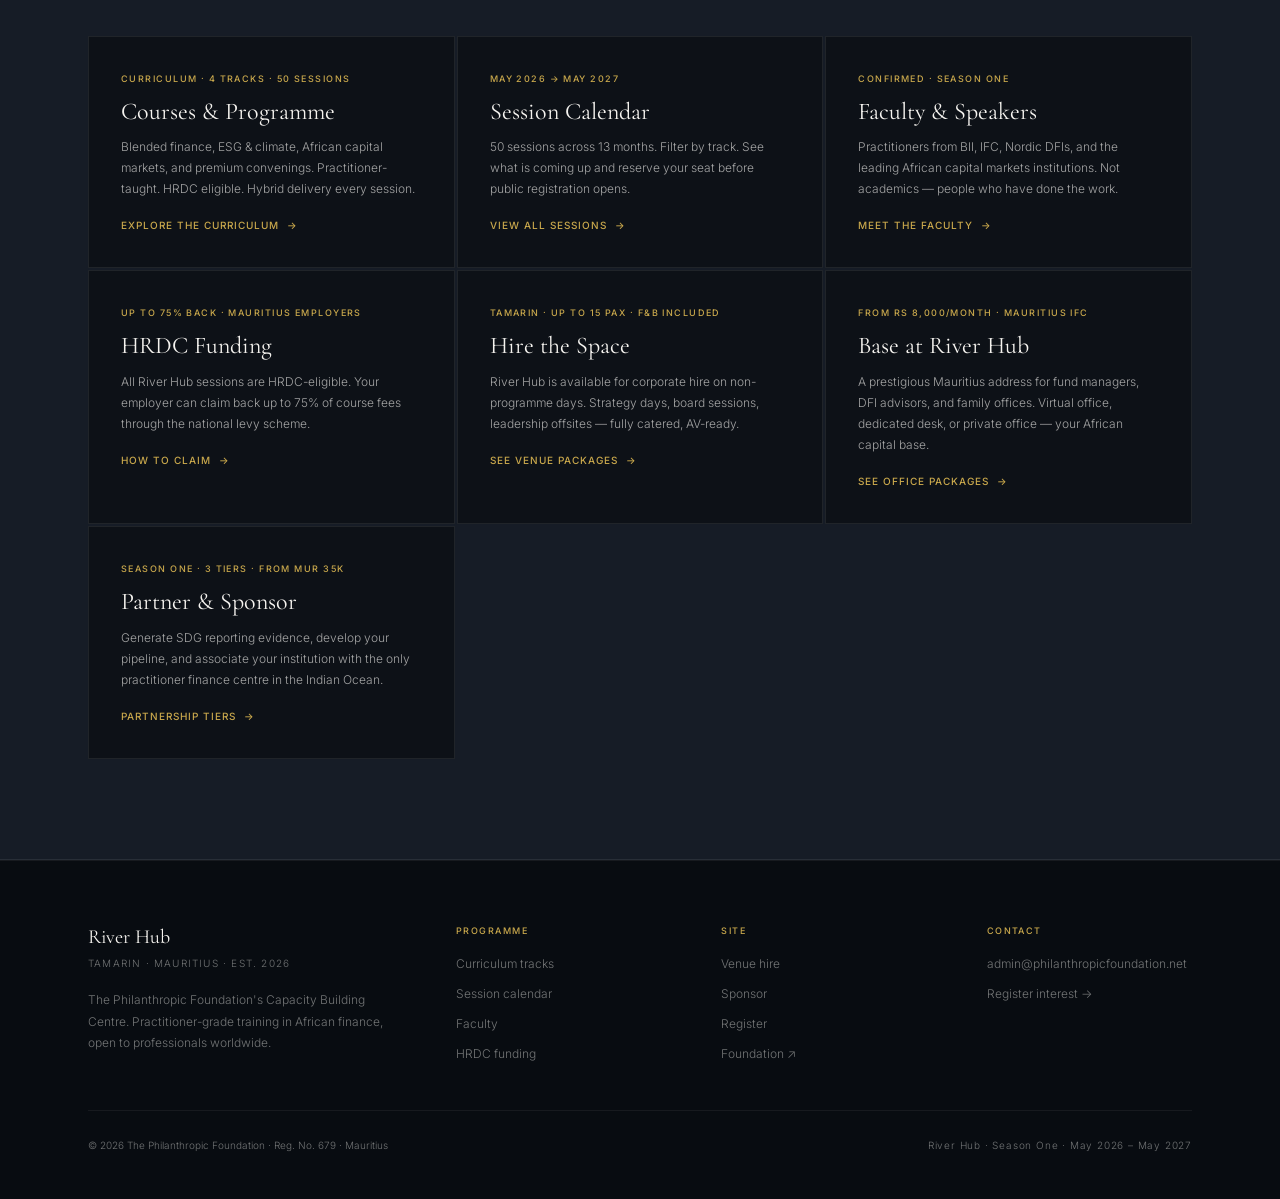
==== commit 943910dd: "add photos" ====
--- a/index.html
+++ b/index.html
@@ -14,7 +14,7 @@
 <link rel="stylesheet" href="/assets/main.css">
 <style>
 .hero{min-height:100vh;display:flex;flex-direction:column;justify-content:center;padding:140px 48px 100px;position:relative;overflow:hidden}
-.hero-photo{position:absolute;inset:0;background:url('/building.jpg') center center/cover no-repeat;z-index:0}
+.hero-photo{position:absolute;inset:0;background:url('/hero.jpg') center center/cover no-repeat;z-index:0}
 .hero-overlay{position:absolute;inset:0;z-index:1;background:linear-gradient(105deg,rgba(13,17,23,.92) 0%,rgba(13,17,23,.75) 45%,rgba(13,17,23,.45) 100%)}
 .hero-bg{position:absolute;inset:0;background:radial-gradient(ellipse at 30% 60%,rgba(42,74,58,.2) 0%,transparent 55%);z-index:2}
 .hero-grid-bg{position:absolute;inset:0;background-image:repeating-linear-gradient(0deg,transparent,transparent 79px,rgba(255,255,255,.012) 79px,rgba(255,255,255,.012) 80px),repeating-linear-gradient(90deg,transparent,transparent 79px,rgba(255,255,255,.012) 79px,rgba(255,255,255,.012) 80px);z-index:2}
--- a/assets/main.css
+++ b/assets/main.css
@@ -1,5 +1,6 @@
 :root{--bg:#0d1117;--bg-card:#161c26;--bg-mid:#1c2433;--border:rgba(255,255,255,0.08);--border-lg:rgba(255,255,255,0.12);--gold:#c9a84c;--gold-lt:#e0c27a;--white:#f5f3ef;--muted:rgba(245,243,239,0.45);--muted-lg:rgba(245,243,239,0.65);--radius:3px}
 *,*::before,*::after{box-sizing:border-box;margin:0;padding:0}
+a{text-decoration:none;color:inherit}
 html{scroll-behavior:smooth}
 body{font-family:'Inter',sans-serif;background:var(--bg);color:var(--white);font-weight:300;overflow-x:hidden;cursor:none}
 a,button,[role="button"]{cursor:none}
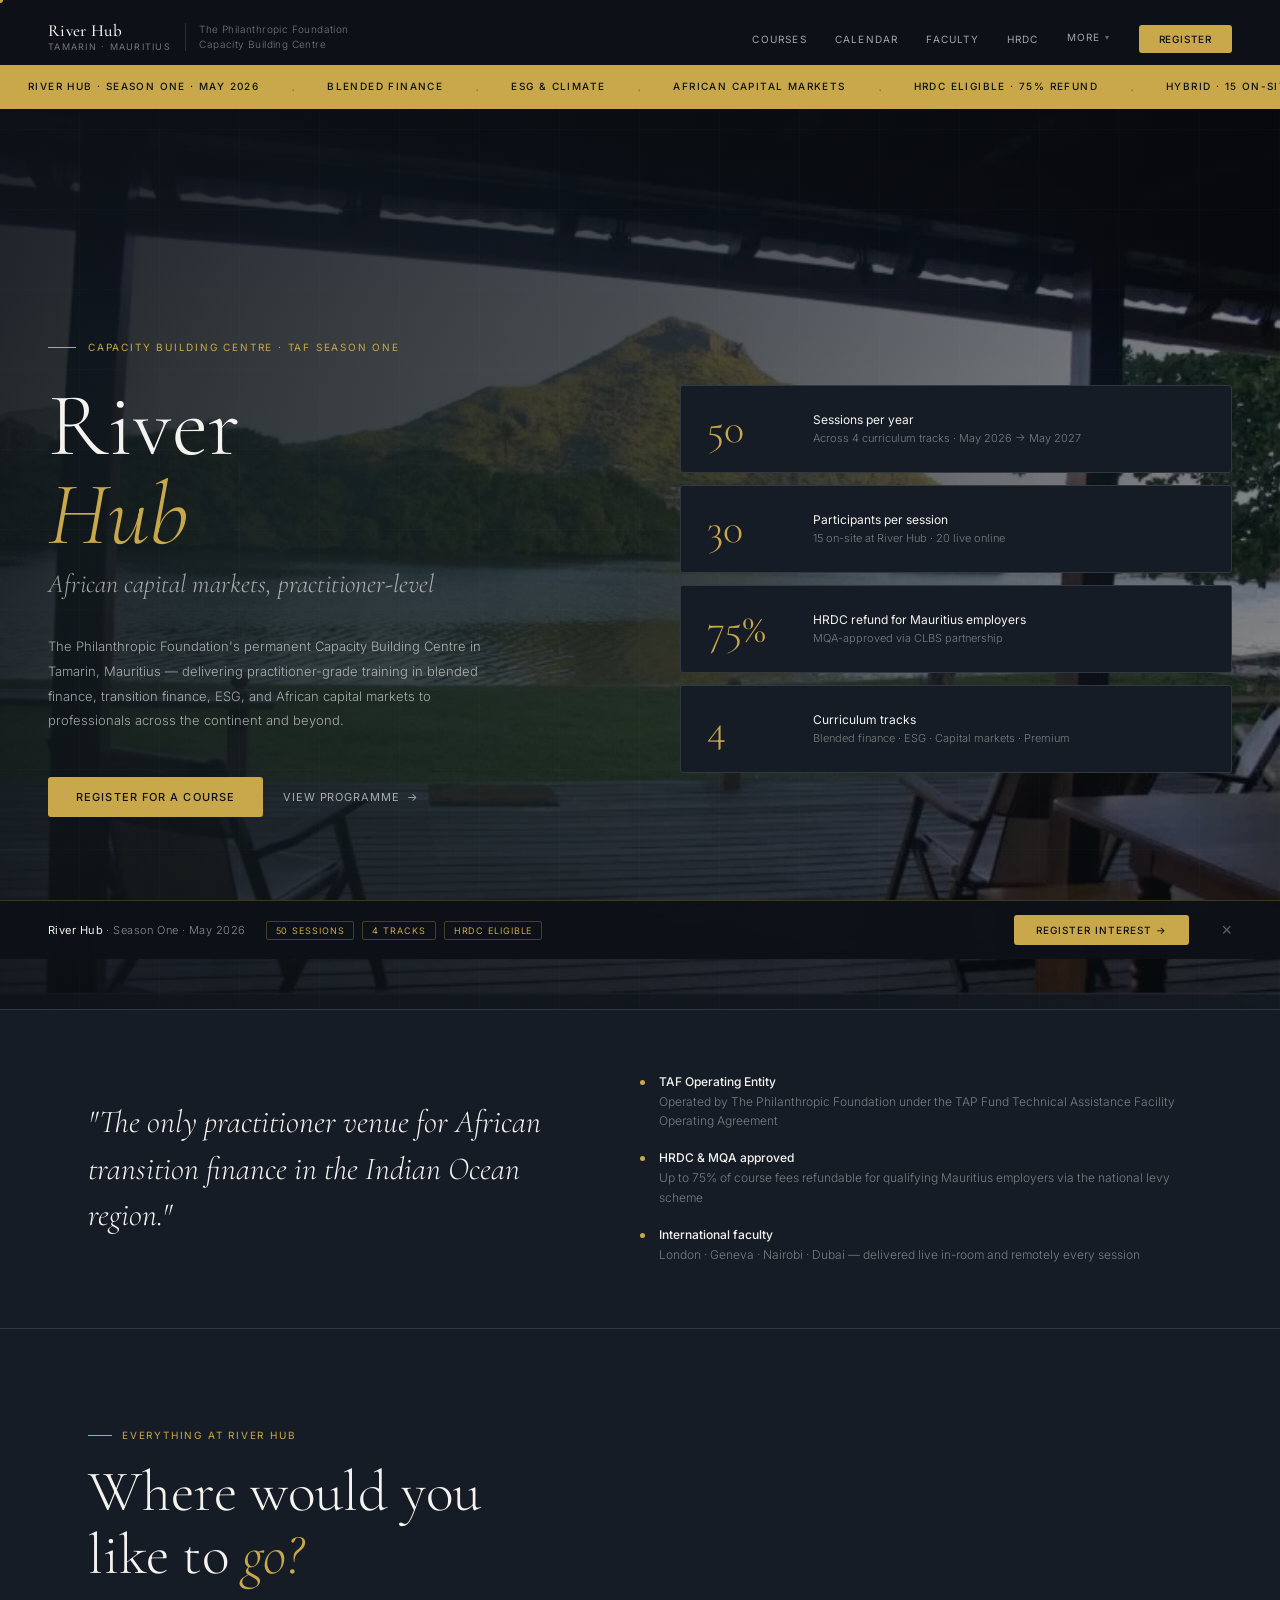
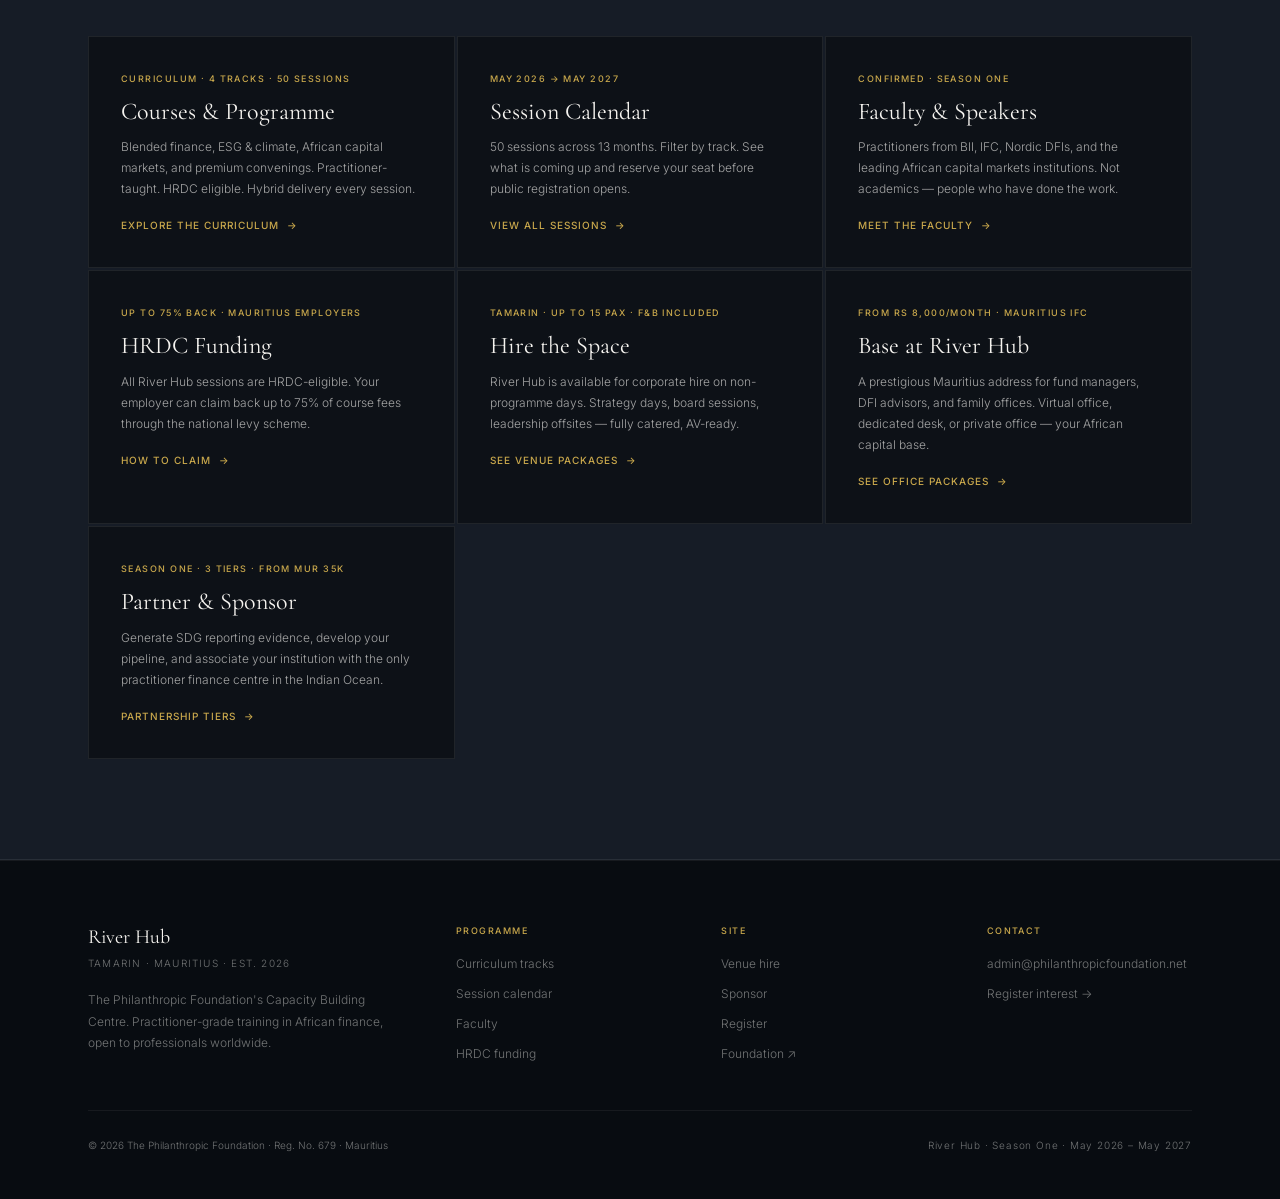
==== commit 31660ea9: "everywhere" ====
--- a/index.html
+++ b/index.html
@@ -14,7 +14,7 @@
 <link rel="stylesheet" href="/assets/main.css">
 <style>
 .hero{min-height:100vh;display:flex;flex-direction:column;justify-content:center;padding:140px 48px 100px;position:relative;overflow:hidden}
-.hero-photo{position:absolute;inset:0;background:url('/hero.jpg') center center/cover no-repeat;z-index:0}
+.hero-photo{position:absolute;inset:0;background:url('/venue.jpg') center center/cover no-repeat;z-index:0}
 .hero-overlay{position:absolute;inset:0;z-index:1;background:linear-gradient(105deg,rgba(13,17,23,.92) 0%,rgba(13,17,23,.75) 45%,rgba(13,17,23,.45) 100%)}
 .hero-bg{position:absolute;inset:0;background:radial-gradient(ellipse at 30% 60%,rgba(42,74,58,.2) 0%,transparent 55%);z-index:2}
 .hero-grid-bg{position:absolute;inset:0;background-image:repeating-linear-gradient(0deg,transparent,transparent 79px,rgba(255,255,255,.012) 79px,rgba(255,255,255,.012) 80px),repeating-linear-gradient(90deg,transparent,transparent 79px,rgba(255,255,255,.012) 79px,rgba(255,255,255,.012) 80px);z-index:2}
--- a/assets/main.css
+++ b/assets/main.css
@@ -42,9 +42,11 @@
 
 /* PAGE HEADER */
 .page-header{padding:160px 0 80px;position:relative;overflow:hidden;border-bottom:.5px solid var(--border)}
-.page-header::before{content:'';position:absolute;inset:0;background:radial-gradient(ellipse at 20% 60%,rgba(42,74,58,.25) 0%,transparent 55%),radial-gradient(ellipse at 80% 20%,rgba(201,168,76,.07) 0%,transparent 50%)}
-.page-header-grid{position:absolute;inset:0;background-image:repeating-linear-gradient(0deg,transparent,transparent 79px,rgba(255,255,255,.018) 79px,rgba(255,255,255,.018) 80px),repeating-linear-gradient(90deg,transparent,transparent 79px,rgba(255,255,255,.018) 79px,rgba(255,255,255,.018) 80px)}
-.page-header-inner{position:relative;z-index:1;max-width:1200px;margin:0 auto;padding:0 48px}
+.page-header-photo{position:absolute;inset:0;background:url('/venue.jpg') center center/cover no-repeat;z-index:0}
+.page-header-photo-overlay{position:absolute;inset:0;background:linear-gradient(105deg,rgba(13,17,23,.95) 0%,rgba(13,17,23,.82) 50%,rgba(13,17,23,.65) 100%);z-index:1}
+.page-header::before{content:'';position:absolute;inset:0;background:radial-gradient(ellipse at 20% 60%,rgba(42,74,58,.15) 0%,transparent 55%);z-index:2}
+.page-header-grid{position:absolute;inset:0;z-index:2;background-image:repeating-linear-gradient(0deg,transparent,transparent 79px,rgba(255,255,255,.012) 79px,rgba(255,255,255,.012) 80px),repeating-linear-gradient(90deg,transparent,transparent 79px,rgba(255,255,255,.012) 79px,rgba(255,255,255,.012) 80px)}
+.page-header-inner{position:relative;z-index:3;max-width:1200px;margin:0 auto;padding:0 48px}
 .page-eyebrow{display:flex;align-items:center;gap:12px;font-size:10px;font-weight:400;color:var(--gold);letter-spacing:.18em;text-transform:uppercase;margin-bottom:24px}
 .page-eyebrow::before{content:'';display:block;width:28px;height:.5px;background:var(--gold)}
 .page-title{font-family:'Cormorant Garamond',serif;font-size:clamp(52px,7vw,88px);font-weight:300;line-height:1.0;color:var(--white);margin-bottom:16px}
